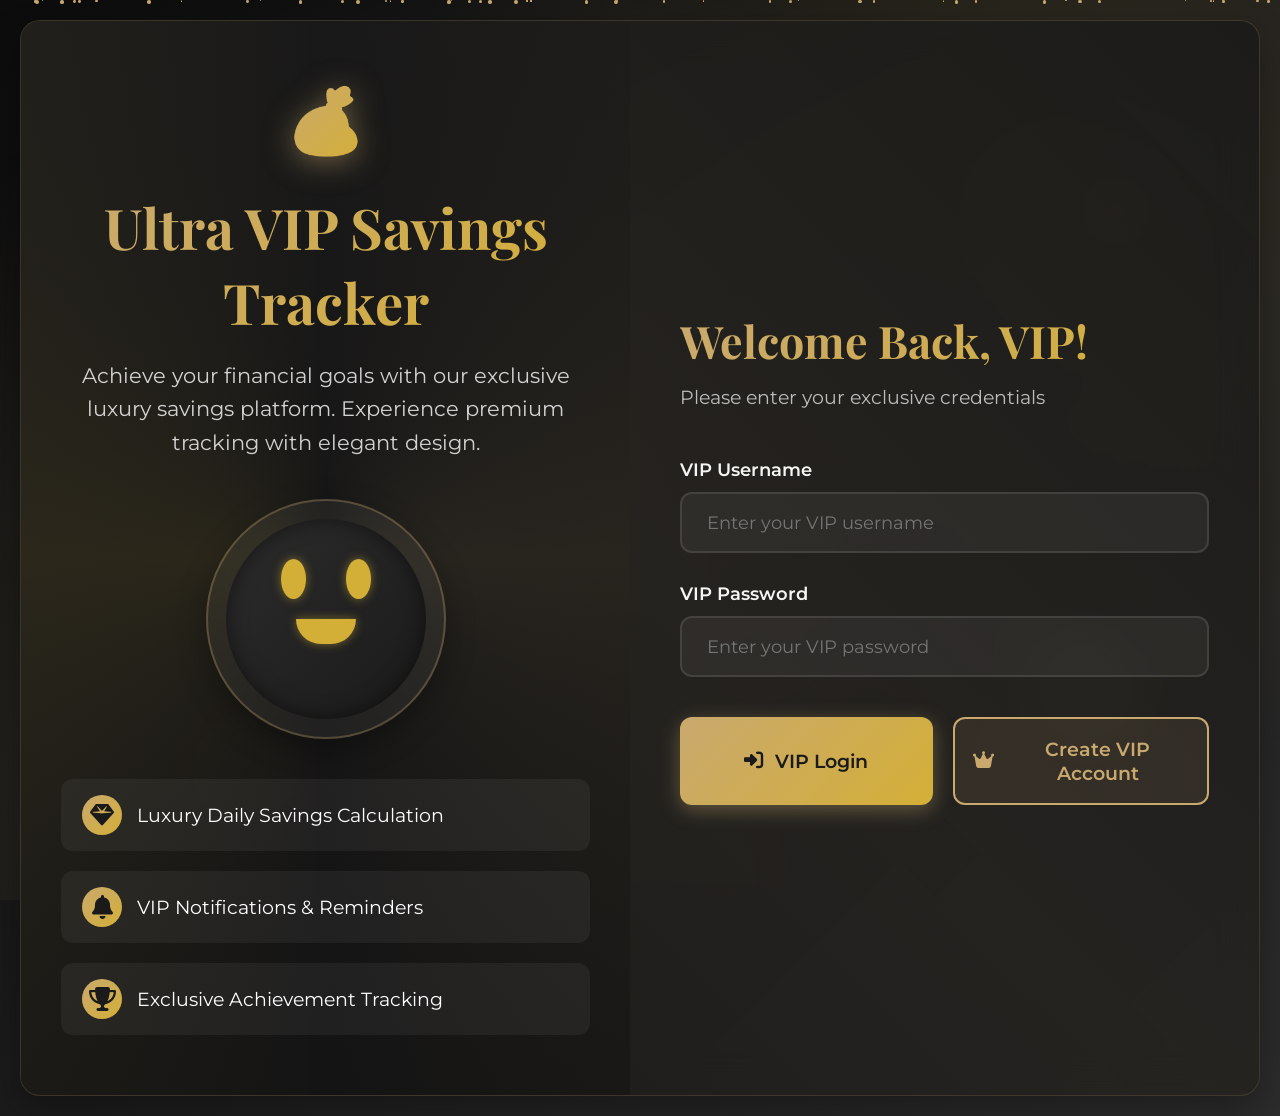
==== index.html @ e80be60b "Add files via upload" ====
<!DOCTYPE html>
<html lang="en">
<head>
    <meta charset="UTF-8">
    <meta name="viewport" content="width=device-width, initial-scale=1.0">
    <title>Ultra VIP Luxury Savings Tracker</title>
    <link rel="stylesheet" href="https://cdnjs.cloudflare.com/ajax/libs/font-awesome/6.4.0/css/all.min.css">
    <link href="https://fonts.googleapis.com/css2?family=Playfair+Display:wght@400;700&family=Montserrat:wght@300;400;500;600;700&display=swap" rel="stylesheet">
    <style>
        :root {
            --primary: #C9A96E;
            --primary-dark: #B89450;
            --secondary: #1A1A1A;
            --accent: #D4AF37;
            --light: #F5F5F5;
            --dark: #121212;
            --success: #2E8B57;
            --gradient: linear-gradient(135deg, var(--primary), var(--accent));
            --gradient-dark: linear-gradient(135deg, var(--primary-dark), #9E7A3D);
            --shadow: 0 15px 35px rgba(0, 0, 0, 0.1);
            --shadow-dark: 0 15px 35px rgba(0, 0, 0, 0.3);
            --transition: all 0.4s cubic-bezier(0.25, 0.46, 0.45, 0.94);
            --border-radius: 20px;
        }

        * {
            margin: 0;
            padding: 0;
            box-sizing: border-box;
            font-family: 'Montserrat', sans-serif;
        }

        body {
            background: linear-gradient(135deg, #0c0c0c 0%, #2c2c2c 100%);
            color: var(--light);
            min-height: 100vh;
            display: flex;
            align-items: center;
            justify-content: center;
            padding: 20px;
            overflow-x: hidden;
            position: relative;
        }

        body::before {
            content: '';
            position: fixed;
            top: 0;
            left: 0;
            width: 100%;
            height: 100%;
            background: 
                radial-gradient(circle at 20% 80%, rgba(201, 169, 110, 0.1) 0%, transparent 50%),
                radial-gradient(circle at 80% 20%, rgba(212, 175, 55, 0.1) 0%, transparent 50%),
                radial-gradient(circle at 40% 40%, rgba(255, 255, 255, 0.05) 0%, transparent 50%);
            z-index: -1;
        }

        .floating-elements {
            position: fixed;
            top: 0;
            left: 0;
            width: 100%;
            height: 100%;
            pointer-events: none;
            z-index: -1;
        }

        .floating-element {
            position: absolute;
            background: rgba(201, 169, 110, 0.1);
            border-radius: 50%;
            animation: float 15s infinite linear;
        }

        .floating-element:nth-child(1) {
            width: 80px;
            height: 80px;
            top: 10%;
            left: 10%;
            animation-delay: 0s;
        }

        .floating-element:nth-child(2) {
            width: 120px;
            height: 120px;
            top: 70%;
            left: 80%;
            animation-delay: -5s;
        }

        .floating-element:nth-child(3) {
            width: 60px;
            height: 60px;
            top: 20%;
            left: 85%;
            animation-delay: -10s;
        }

        .floating-element:nth-child(4) {
            width: 100px;
            height: 100px;
            top: 80%;
            left: 15%;
            animation-delay: -7s;
        }

        .container {
            width: 100%;
            max-width: 1400px;
            margin: 0 auto;
        }

        /* Login Screen Styles */
        .login-screen {
            display: flex;
            width: 100%;
            min-height: 800px;
            background: rgba(26, 26, 26, 0.8);
            border-radius: var(--border-radius);
            overflow: hidden;
            box-shadow: var(--shadow-dark);
            backdrop-filter: blur(20px);
            border: 1px solid rgba(201, 169, 110, 0.2);
            position: relative;
            transition: var(--transition);
        }

        .login-screen::before {
            content: '';
            position: absolute;
            top: 0;
            left: 0;
            width: 100%;
            height: 100%;
            background: linear-gradient(45deg, transparent, rgba(201, 169, 110, 0.05), transparent);
            z-index: 1;
        }

        .login-left {
            flex: 1;
            background: linear-gradient(135deg, rgba(26, 26, 26, 0.9), rgba(18, 18, 18, 0.9));
            display: flex;
            flex-direction: column;
            align-items: center;
            justify-content: center;
            padding: 60px 40px;
            color: white;
            position: relative;
            overflow: hidden;
            z-index: 2;
        }

        .login-left::before {
            content: '';
            position: absolute;
            width: 300%;
            height: 300%;
            background: conic-gradient(from 0deg, transparent, rgba(201, 169, 110, 0.1), transparent, rgba(212, 175, 55, 0.1), transparent);
            animation: rotate 30s linear infinite;
            z-index: -1;
        }

        .login-content {
            position: relative;
            z-index: 2;
            text-align: center;
            width: 100%;
        }

        .logo {
            font-size: 4rem;
            margin-bottom: 30px;
            display: inline-block;
            animation: float 3s ease-in-out infinite;
            background: var(--gradient);
            -webkit-background-clip: text;
            background-clip: text;
            color: transparent;
            filter: drop-shadow(0 5px 15px rgba(201, 169, 110, 0.5));
        }

        .login-left h1 {
            font-size: 3.5rem;
            margin-bottom: 20px;
            font-weight: 700;
            font-family: 'Playfair Display', serif;
            background: var(--gradient);
            -webkit-background-clip: text;
            background-clip: text;
            color: transparent;
        }

        .login-left p {
            font-size: 1.3rem;
            margin-bottom: 40px;
            opacity: 0.8;
            max-width: 500px;
            margin-left: auto;
            margin-right: auto;
            line-height: 1.6;
        }

        .character-container {
            width: 240px;
            height: 240px;
            margin: 0 auto 40px;
            border-radius: 50%;
            background: rgba(255, 255, 255, 0.05);
            display: flex;
            align-items: center;
            justify-content: center;
            backdrop-filter: blur(10px);
            border: 2px solid rgba(201, 169, 110, 0.3);
            overflow: hidden;
            position: relative;
            box-shadow: 0 10px 30px rgba(0, 0, 0, 0.3);
            transition: var(--transition);
        }

        .character-container:hover {
            transform: scale(1.05);
            border-color: rgba(201, 169, 110, 0.6);
            box-shadow: 0 15px 40px rgba(201, 169, 110, 0.2);
        }

        .character {
            width: 200px;
            height: 200px;
            border-radius: 50%;
            background: linear-gradient(135deg, #2c2c2c, #1a1a1a);
            display: flex;
            align-items: center;
            justify-content: center;
            position: relative;
            transition: var(--transition);
            box-shadow: inset 0 0 20px rgba(0, 0, 0, 0.5);
        }

        .face {
            width: 120px;
            height: 120px;
            position: relative;
        }

        .eyes {
            display: flex;
            justify-content: space-between;
            padding: 0 15px;
            margin-bottom: 20px;
        }

        .eye {
            width: 25px;
            height: 40px;
            background: var(--accent);
            border-radius: 50%;
            position: relative;
            overflow: hidden;
            transition: var(--transition);
            box-shadow: 0 0 10px rgba(212, 175, 55, 0.5);
        }

        .eye.closed {
            height: 8px;
            background: var(--accent);
            border-radius: 5px;
        }

        .mouth {
            width: 60px;
            height: 25px;
            margin: 0 auto;
            background: var(--accent);
            border-radius: 0 0 30px 30px;
            transition: var(--transition);
            box-shadow: 0 0 10px rgba(212, 175, 55, 0.5);
        }

        .mouth.smile {
            height: 35px;
            border-radius: 0 0 60px 60px;
        }

        .features {
            display: flex;
            flex-direction: column;
            gap: 20px;
            margin-top: 40px;
        }

        .feature {
            display: flex;
            align-items: center;
            gap: 15px;
            font-size: 1.2rem;
            padding: 15px 20px;
            background: rgba(255, 255, 255, 0.05);
            border-radius: 12px;
            transition: var(--transition);
            border: 1px solid transparent;
        }

        .feature:hover {
            background: rgba(201, 169, 110, 0.1);
            border-color: rgba(201, 169, 110, 0.3);
            transform: translateX(10px);
        }

        .feature i {
            font-size: 1.5rem;
            width: 40px;
            height: 40px;
            display: flex;
            align-items: center;
            justify-content: center;
            background: var(--gradient);
            border-radius: 50%;
            color: var(--secondary);
        }

        .login-right {
            flex: 1;
            padding: 80px 50px;
            display: flex;
            flex-direction: column;
            justify-content: center;
            position: relative;
            z-index: 2;
        }

        .login-header {
            margin-bottom: 50px;
        }

        .login-header h2 {
            font-size: 2.8rem;
            margin-bottom: 15px;
            background: var(--gradient);
            -webkit-background-clip: text;
            background-clip: text;
            color: transparent;
            font-weight: 700;
            font-family: 'Playfair Display', serif;
        }

        .login-header p {
            color: rgba(255, 255, 255, 0.7);
            font-size: 1.2rem;
        }

        .form-group {
            margin-bottom: 30px;
            position: relative;
        }

        .form-group label {
            display: block;
            margin-bottom: 12px;
            font-weight: 600;
            color: var(--light);
            font-size: 1.1rem;
        }

        .form-control {
            width: 100%;
            padding: 18px 25px;
            border: 2px solid rgba(255, 255, 255, 0.1);
            border-radius: 12px;
            font-size: 1.1rem;
            transition: var(--transition);
            background: rgba(255, 255, 255, 0.05);
            color: white;
        }

        .form-control:focus {
            outline: none;
            border-color: var(--primary);
            box-shadow: 0 0 0 3px rgba(201, 169, 110, 0.2);
            background: rgba(255, 255, 255, 0.08);
        }

        .btn-group {
            display: flex;
            gap: 20px;
            margin-top: 40px;
        }

        .btn {
            flex: 1;
            padding: 18px;
            border: none;
            border-radius: 12px;
            font-size: 1.2rem;
            font-weight: 600;
            cursor: pointer;
            transition: var(--transition);
            display: flex;
            align-items: center;
            justify-content: center;
            gap: 12px;
            position: relative;
            overflow: hidden;
        }

        .btn::before {
            content: '';
            position: absolute;
            top: 0;
            left: -100%;
            width: 100%;
            height: 100%;
            background: linear-gradient(90deg, transparent, rgba(255, 255, 255, 0.2), transparent);
            transition: 0.5s;
        }

        .btn:hover::before {
            left: 100%;
        }

        .btn-primary {
            background: var(--gradient);
            color: var(--secondary);
            box-shadow: 0 5px 20px rgba(201, 169, 110, 0.4);
        }

        .btn-primary:hover {
            transform: translateY(-5px);
            box-shadow: 0 10px 25px rgba(201, 169, 110, 0.6);
        }

        .btn-secondary {
            background: rgba(201, 169, 110, 0.1);
            color: var(--primary);
            border: 2px solid var(--primary);
        }

        .btn-secondary:hover {
            background: var(--primary);
            color: var(--secondary);
            transform: translateY(-5px);
        }

        .message {
            margin-top: 25px;
            padding: 15px;
            border-radius: 10px;
            text-align: center;
            font-weight: 500;
            display: none;
            border: 1px solid;
        }

        .message.success {
            background: rgba(46, 139, 87, 0.1);
            color: var(--success);
            border-color: rgba(46, 139, 87, 0.3);
        }

        .message.error {
            background: rgba(220, 53, 69, 0.1);
            color: #dc3545;
            border-color: rgba(220, 53, 69, 0.3);
        }

        /* Dashboard Styles */
        .dashboard {
            display: none;
            width: 100%;
            min-height: 800px;
            background: rgba(26, 26, 26, 0.8);
            border-radius: var(--border-radius);
            overflow: hidden;
            box-shadow: var(--shadow-dark);
            backdrop-filter: blur(20px);
            border: 1px solid rgba(201, 169, 110, 0.2);
            position: relative;
        }

        .dashboard::before {
            content: '';
            position: absolute;
            top: 0;
            left: 0;
            width: 100%;
            height: 100%;
            background: linear-gradient(45deg, transparent, rgba(201, 169, 110, 0.05), transparent);
            z-index: 1;
        }

        .dashboard-header {
            padding: 40px 50px;
            background: linear-gradient(135deg, rgba(26, 26, 26, 0.9), rgba(18, 18, 18, 0.9));
            color: white;
            display: flex;
            justify-content: space-between;
            align-items: center;
            position: relative;
            z-index: 2;
            border-bottom: 1px solid rgba(201, 169, 110, 0.2);
        }

        .dashboard-title {
            font-size: 2.5rem;
            font-weight: 700;
            font-family: 'Playfair Display', serif;
            background: var(--gradient);
            -webkit-background-clip: text;
            background-clip: text;
            color: transparent;
        }

        .user-info {
            display: flex;
            align-items: center;
            gap: 20px;
        }

        .user-avatar {
            width: 70px;
            height: 70px;
            border-radius: 50%;
            background: var(--gradient);
            display: flex;
            align-items: center;
            justify-content: center;
            font-size: 1.8rem;
            font-weight: 700;
            color: var(--secondary);
            box-shadow: 0 5px 15px rgba(201, 169, 110, 0.4);
            transition: var(--transition);
        }

        .user-avatar:hover {
            transform: scale(1.1) rotate(5deg);
        }

        .dashboard-content {
            padding: 50px;
            position: relative;
            z-index: 2;
        }

        .stats-grid {
            display: grid;
            grid-template-columns: repeat(3, 1fr);
            gap: 30px;
            margin-bottom: 50px;
        }

        .stat-card {
            background: rgba(255, 255, 255, 0.05);
            border-radius: var(--border-radius);
            padding: 30px;
            box-shadow: var(--shadow);
            transition: var(--transition);
            border: 1px solid rgba(255, 255, 255, 0.1);
            position: relative;
            overflow: hidden;
        }

        .stat-card::before {
            content: '';
            position: absolute;
            top: 0;
            left: 0;
            width: 100%;
            height: 5px;
            background: var(--gradient);
        }

        .stat-card:hover {
            transform: translateY(-10px);
            box-shadow: 0 20px 40px rgba(0, 0, 0, 0.3);
            border-color: rgba(201, 169, 110, 0.3);
        }

        .stat-title {
            font-size: 1.1rem;
            color: rgba(255, 255, 255, 0.7);
            margin-bottom: 15px;
            font-weight: 600;
        }

        .stat-value {
            font-size: 2.5rem;
            font-weight: 700;
            color: var(--primary);
            margin-bottom: 10px;
        }

        .stat-desc {
            font-size: 1rem;
            color: rgba(255, 255, 255, 0.6);
        }

        .progress-section {
            background: rgba(255, 255, 255, 0.05);
            border-radius: var(--border-radius);
            padding: 40px;
            box-shadow: var(--shadow);
            margin-bottom: 40px;
            border: 1px solid rgba(255, 255, 255, 0.1);
            position: relative;
            overflow: hidden;
        }

        .progress-section::before {
            content: '';
            position: absolute;
            top: 0;
            left: 0;
            width: 100%;
            height: 5px;
            background: var(--gradient);
        }

        .progress-header {
            display: flex;
            justify-content: space-between;
            align-items: center;
            margin-bottom: 25px;
        }

        .progress-title {
            font-size: 1.8rem;
            font-weight: 600;
            color: var(--light);
        }

        .progress-percentage {
            font-size: 1.8rem;
            font-weight: 700;
            color: var(--primary);
        }

        .progress-bar-container {
            height: 25px;
            background: rgba(255, 255, 255, 0.1);
            border-radius: 12px;
            overflow: hidden;
            margin-bottom: 20px;
            position: relative;
        }

        .progress-bar {
            height: 100%;
            background: var(--gradient);
            border-radius: 12px;
            transition: width 0.8s cubic-bezier(0.22, 0.61, 0.36, 1);
            position: relative;
            overflow: hidden;
        }

        .progress-bar::after {
            content: '';
            position: absolute;
            top: 0;
            left: 0;
            right: 0;
            bottom: 0;
            background: linear-gradient(90deg, transparent, rgba(255, 255, 255, 0.4), transparent);
            animation: shimmer 2s infinite;
        }

        .progress-info {
            display: flex;
            justify-content: space-between;
            font-size: 1rem;
            color: rgba(255, 255, 255, 0.7);
        }

        .daily-target {
            background: rgba(255, 255, 255, 0.05);
            border-radius: var(--border-radius);
            padding: 40px;
            box-shadow: var(--shadow);
            margin-bottom: 40px;
            border: 1px solid rgba(255, 255, 255, 0.1);
            position: relative;
            overflow: hidden;
        }

        .daily-target::before {
            content: '';
            position: absolute;
            top: 0;
            left: 0;
            width: 100%;
            height: 5px;
            background: var(--gradient);
        }

        .daily-target-header {
            display: flex;
            justify-content: space-between;
            align-items: center;
            margin-bottom: 25px;
        }

        .daily-target-title {
            font-size: 1.8rem;
            font-weight: 600;
            color: var(--light);
        }

        .target-amount {
            font-size: 2.2rem;
            font-weight: 700;
            color: var(--primary);
        }

        .daily-target p {
            color: rgba(255, 255, 255, 0.7);
            font-size: 1.1rem;
            margin-bottom: 25px;
            line-height: 1.6;
        }

        .savings-input {
            display: flex;
            gap: 20px;
            margin-top: 20px;
        }

        .savings-input .form-control {
            flex: 1;
        }

        .calendar-section {
            background: rgba(255, 255, 255, 0.05);
            border-radius: var(--border-radius);
            padding: 40px;
            box-shadow: var(--shadow);
            margin-bottom: 40px;
            border: 1px solid rgba(255, 255, 255, 0.1);
            position: relative;
            overflow: hidden;
        }

        .calendar-section::before {
            content: '';
            position: absolute;
            top: 0;
            left: 0;
            width: 100%;
            height: 5px;
            background: var(--gradient);
        }

        .calendar-header {
            font-size: 1.8rem;
            font-weight: 600;
            margin-bottom: 25px;
            color: var(--light);
        }

        .calendar {
            display: grid;
            grid-template-columns: repeat(7, 1fr);
            gap: 12px;
        }

        .calendar-day {
            aspect-ratio: 1;
            display: flex;
            align-items: center;
            justify-content: center;
            border-radius: 12px;
            background: rgba(255, 255, 255, 0.05);
            font-weight: 600;
            cursor: pointer;
            transition: var(--transition);
            border: 2px solid transparent;
            position: relative;
            overflow: hidden;
        }

        .calendar-day::before {
            content: '';
            position: absolute;
            top: 0;
            left: 0;
            width: 100%;
            height: 100%;
            background: linear-gradient(135deg, transparent, rgba(255, 255, 255, 0.05), transparent);
            opacity: 0;
            transition: var(--transition);
        }

        .calendar-day:hover::before {
            opacity: 1;
        }

        .calendar-day.saved {
            background: var(--success);
            color: white;
            transform: scale(1.05);
            box-shadow: 0 5px 15px rgba(46, 139, 87, 0.4);
        }

        .calendar-day.today {
            border-color: var(--primary);
            box-shadow: 0 0 15px rgba(201, 169, 110, 0.3);
        }

        .calendar-day:hover {
            transform: translateY(-5px);
            box-shadow: 0 10px 20px rgba(0, 0, 0, 0.2);
            border-color: rgba(201, 169, 110, 0.3);
        }

        .controls {
            display: flex;
            gap: 20px;
            justify-content: center;
        }

        .notification {
            position: fixed;
            top: 30px;
            right: 30px;
            background: rgba(26, 26, 26, 0.95);
            border-radius: 15px;
            padding: 25px;
            box-shadow: var(--shadow-dark);
            max-width: 400px;
            z-index: 1000;
            transform: translateX(500px);
            transition: transform 0.6s cubic-bezier(0.34, 1.56, 0.64, 1);
            border: 1px solid rgba(201, 169, 110, 0.3);
            border-left: 5px solid var(--primary);
            backdrop-filter: blur(10px);
        }

        .notification.show {
            transform: translateX(0);
        }

        .notification-header {
            display: flex;
            justify-content: space-between;
            align-items: center;
            margin-bottom: 15px;
        }

        .notification-title {
            font-weight: 700;
            color: var(--light);
            font-size: 1.3rem;
        }

        .notification-close {
            background: none;
            border: none;
            font-size: 1.3rem;
            cursor: pointer;
            color: rgba(255, 255, 255, 0.7);
            transition: var(--transition);
        }

        .notification-close:hover {
            color: var(--primary);
            transform: rotate(90deg);
        }

        .notification-body {
            color: rgba(255, 255, 255, 0.8);
            line-height: 1.6;
            font-size: 1.1rem;
        }

        /* Animations */
        @keyframes float {
            0%, 100% { transform: translateY(0) rotate(0deg); }
            50% { transform: translateY(-20px) rotate(5deg); }
        }

        @keyframes rotate {
            0% { transform: rotate(0deg); }
            100% { transform: rotate(360deg); }
        }

        @keyframes shimmer {
            0% { transform: translateX(-100%); }
            100% { transform: translateX(100%); }
        }

        /* Responsive Design */
        @media (max-width: 1200px) {
            .stats-grid {
                grid-template-columns: repeat(2, 1fr);
            }
        }

        @media (max-width: 992px) {
            .login-screen, .dashboard {
                flex-direction: column;
                min-height: auto;
            }
            
            .login-left, .login-right {
                padding: 50px 30px;
            }
            
            .stats-grid {
                grid-template-columns: 1fr;
            }
            
            .dashboard-content {
                padding: 30px;
            }
        }

        @media (max-width: 768px) {
            .btn-group {
                flex-direction: column;
            }
            
            .savings-input {
                flex-direction: column;
            }
            
            .calendar {
                grid-template-columns: repeat(4, 1fr);
            }
            
            .dashboard-header {
                padding: 30px;
                flex-direction: column;
                gap: 20px;
                text-align: center;
            }
            
            .login-left h1 {
                font-size: 2.5rem;
            }
            
            .login-header h2 {
                font-size: 2.2rem;
            }
        }

        /* Ripple Effect */
        .ripple {
            position: absolute;
            border-radius: 50%;
            background: rgba(255, 255, 255, 0.6);
            transform: scale(0);
            animation: ripple-animation 0.6s linear;
            pointer-events: none;
        }

        @keyframes ripple-animation {
            to {
                transform: scale(4);
                opacity: 0;
            }
        }

        /* Particle Effect */
        .particles-container {
            position: fixed;
            top: 0;
            left: 0;
            width: 100%;
            height: 100%;
            pointer-events: none;
            z-index: -1;
        }

        .particle {
            position: absolute;
            width: 4px;
            height: 4px;
            background: var(--primary);
            border-radius: 50%;
            animation: particle-float 15s infinite linear;
        }

        @keyframes particle-float {
            0% {
                transform: translateY(100vh) rotate(0deg);
                opacity: 0;
            }
            10% {
                opacity: 1;
            }
            90% {
                opacity: 1;
            }
            100% {
                transform: translateY(-100px) rotate(360deg);
                opacity: 0;
            }
        }
    </style>
</head>
<body>
    <div class="floating-elements">
        <div class="floating-element"></div>
        <div class="floating-element"></div>
        <div class="floating-element"></div>
        <div class="floating-element"></div>
    </div>

    <div class="particles-container" id="particlesContainer"></div>

    <div class="container">
        <!-- Login Screen -->
        <div class="login-screen" id="loginScreen">
            <div class="login-left">
                <div class="login-content">
                    <div class="logo">💰</div>
                    <h1>Ultra VIP Savings Tracker</h1>
                    <p>Achieve your financial goals with our exclusive luxury savings platform. Experience premium tracking with elegant design.</p>
                    
                    <div class="character-container">
                        <div class="character">
                            <div class="face">
                                <div class="eyes">
                                    <div class="eye"></div>
                                    <div class="eye"></div>
                                </div>
                                <div class="mouth"></div>
                            </div>
                        </div>
                    </div>
                    
                    <div class="features">
                        <div class="feature">
                            <i class="fas fa-gem"></i>
                            <span>Luxury Daily Savings Calculation</span>
                        </div>
                        <div class="feature">
                            <i class="fas fa-bell"></i>
                            <span>VIP Notifications & Reminders</span>
                        </div>
                        <div class="feature">
                            <i class="fas fa-trophy"></i>
                            <span>Exclusive Achievement Tracking</span>
                        </div>
                    </div>
                </div>
            </div>
            
            <div class="login-right">
                <div class="login-header">
                    <h2>Welcome Back, VIP!</h2>
                    <p>Please enter your exclusive credentials</p>
                </div>
                
                <form id="loginForm">
                    <div class="form-group">
                        <label for="username">VIP Username</label>
                        <input type="text" id="username" class="form-control" placeholder="Enter your VIP username" required>
                    </div>
                    
                    <div class="form-group">
                        <label for="password">VIP Password</label>
                        <input type="password" id="password" class="form-control" placeholder="Enter your VIP password" required>
                    </div>
                    
                    <div class="btn-group">
                        <button type="button" id="loginBtn" class="btn btn-primary">
                            <i class="fas fa-sign-in-alt"></i>
                            VIP Login
                        </button>
                        <button type="button" id="createAccountBtn" class="btn btn-secondary">
                            <i class="fas fa-crown"></i>
                            Create VIP Account
                        </button>
                    </div>
                    
                    <div id="loginMessage" class="message"></div>
                </form>
            </div>
        </div>
        
        <!-- Dashboard -->
        <div class="dashboard" id="dashboard">
            <div class="dashboard-header">
                <h1 class="dashboard-title">VIP Savings Dashboard</h1>
                <div class="user-info">
                    <div class="user-avatar" id="userAvatar">JS</div>
                    <div>
                        <div id="userName" style="font-size: 1.3rem; font-weight: 600;">John Smith</div>
                        <div style="font-size: 1rem; opacity: 0.8;">Ultra VIP Member</div>
                    </div>
                </div>
            </div>
            
            <div class="dashboard-content">
                <div class="stats-grid">
                    <div class="stat-card">
                        <div class="stat-title">Total Saved</div>
                        <div class="stat-value" id="totalSaved">PKR 0</div>
                        <div class="stat-desc">This month</div>
                    </div>
                    
                    <div class="stat-card">
                        <div class="stat-title">Monthly Goal</div>
                        <div class="stat-value" id="monthlyGoal">PKR 0</div>
                        <div class="stat-desc">Target amount</div>
                    </div>
                    
                    <div class="stat-card">
                        <div class="stat-title">Days Completed</div>
                        <div class="stat-value" id="daysCompleted">0</div>
                        <div class="stat-desc">Out of 30 days</div>
                    </div>
                </div>
                
                <div class="progress-section">
                    <div class="progress-header">
                        <div class="progress-title">Monthly Progress</div>
                        <div class="progress-percentage" id="progressPercentage">0%</div>
                    </div>
                    
                    <div class="progress-bar-container">
                        <div class="progress-bar" id="progressBar" style="width: 0%"></div>
                    </div>
                    
                    <div class="progress-info">
                        <div id="savedAmount">PKR 0 saved</div>
                        <div id="remainingAmount">PKR 0 remaining</div>
                    </div>
                </div>
                
                <div class="daily-target">
                    <div class="daily-target-header">
                        <div class="daily-target-title">Today's VIP Target</div>
                        <div class="target-amount" id="todayTarget">PKR 0</div>
                    </div>
                    
                    <p>Add the amount you've saved today to track your exclusive progress. Our smart system ensures your daily targets are manageable.</p>
                    
                    <div class="savings-input">
                        <input type="number" id="savingsInput" class="form-control" placeholder="Enter amount saved today in PKR">
                        <button id="addSavingsBtn" class="btn btn-primary">
                            <i class="fas fa-plus-circle"></i>
                            Add VIP Savings
                        </button>
                    </div>
                </div>
                
                <div class="calendar-section">
                    <div class="calendar-header">VIP Monthly Calendar</div>
                    <div class="calendar" id="calendar"></div>
                </div>
                
                <div class="controls">
                    <button id="resetBtn" class="btn btn-secondary">
                        <i class="fas fa-redo-alt"></i>
                        Reset VIP Month
                    </button>
                    <button id="logoutBtn" class="btn btn-secondary">
                        <i class="fas fa-sign-out-alt"></i>
                        VIP Logout
                    </button>
                </div>
            </div>
        </div>
    </div>
    
    <!-- Notification -->
    <div class="notification" id="notification">
        <div class="notification-header">
            <div class="notification-title">VIP Savings Reminder</div>
            <button class="notification-close" id="closeNotification">
                <i class="fas fa-times"></i>
            </button>
        </div>
        <div class="notification-body" id="notificationBody">
            Don't forget your VIP savings today! Your target is PKR 0.
        </div>
    </div>

    <script>
        // Create particles
        function createParticles() {
            const container = document.getElementById('particlesContainer');
            const particleCount = 50;
            
            for (let i = 0; i < particleCount; i++) {
                const particle = document.createElement('div');
                particle.className = 'particle';
                
                // Random properties
                const size = Math.random() * 3 + 1;
                const left = Math.random() * 100;
                const animationDuration = Math.random() * 20 + 10;
                const animationDelay = Math.random() * 5;
                
                particle.style.width = `${size}px`;
                particle.style.height = `${size}px`;
                particle.style.left = `${left}vw`;
                particle.style.animationDuration = `${animationDuration}s`;
                particle.style.animationDelay = `${animationDelay}s`;
                
                container.appendChild(particle);
            }
        }

        // Ripple effect
        function createRipple(event) {
            const button = event.currentTarget;
            const circle = document.createElement('span');
            const diameter = Math.max(button.clientWidth, button.clientHeight);
            const radius = diameter / 2;
            
            circle.style.width = circle.style.height = `${diameter}px`;
            circle.style.left = `${event.clientX - button.getBoundingClientRect().left - radius}px`;
            circle.style.top = `${event.clientY - button.getBoundingClientRect().top - radius}px`;
            circle.classList.add('ripple');
            
            const ripple = button.getElementsByClassName('ripple')[0];
            if (ripple) {
                ripple.remove();
            }
            
            button.appendChild(circle);
        }

        // DOM Elements
        const loginScreen = document.getElementById('loginScreen');
        const dashboard = document.getElementById('dashboard');
        const loginBtn = document.getElementById('loginBtn');
        const createAccountBtn = document.getElementById('createAccountBtn');
        const usernameInput = document.getElementById('username');
        const passwordInput = document.getElementById('password');
        const loginMessage = document.getElementById('loginMessage');
        const userAvatar = document.getElementById('userAvatar');
        const userName = document.getElementById('userName');
        const totalSaved = document.getElementById('totalSaved');
        const monthlyGoal = document.getElementById('monthlyGoal');
        const daysCompleted = document.getElementById('daysCompleted');
        const progressPercentage = document.getElementById('progressPercentage');
        const progressBar = document.getElementById('progressBar');
        const savedAmount = document.getElementById('savedAmount');
        const remainingAmount = document.getElementById('remainingAmount');
        const todayTarget = document.getElementById('todayTarget');
        const savingsInput = document.getElementById('savingsInput');
        const addSavingsBtn = document.getElementById('addSavingsBtn');
        const calendar = document.getElementById('calendar');
        const resetBtn = document.getElementById('resetBtn');
        const logoutBtn = document.getElementById('logoutBtn');
        const notification = document.getElementById('notification');
        const notificationBody = document.getElementById('notificationBody');
        const closeNotification = document.getElementById('closeNotification');
        
        // Character elements
        const eyes = document.querySelectorAll('.eye');
        const mouth = document.querySelector('.mouth');
        
        // Current user data
        let currentUser = null;
        let users = JSON.parse(localStorage.getItem('users')) || {};
        
        // Initialize the app
        function init() {
            // Create particles
            createParticles();
            
            // Add ripple effect to buttons
            const buttons = document.querySelectorAll('.btn');
            buttons.forEach(button => {
                button.addEventListener('click', createRipple);
            });
            
            // Check if user is already logged in
            const loggedInUser = localStorage.getItem('currentUser');
            if (loggedInUser) {
                currentUser = JSON.parse(loggedInUser);
                showDashboard();
            }
            
            // Set up event listeners
            setupEventListeners();
            
            // Show daily notification
            setTimeout(showNotification, 2000);
        }
        
        // Set up event listeners
        function setupEventListeners() {
            // Login form
            loginBtn.addEventListener('click', handleLogin);
            createAccountBtn.addEventListener('click', handleCreateAccount);
            
            // Character animations
            usernameInput.addEventListener('input', () => {
                if (usernameInput.value.length > 0) {
                    mouth.classList.add('smile');
                } else {
                    mouth.classList.remove('smile');
                }
            });
            
            passwordInput.addEventListener('input', () => {
                if (passwordInput.value.length > 0) {
                    eyes.forEach(eye => eye.classList.add('closed'));
                } else {
                    eyes.forEach(eye => eye.classList.remove('closed'));
                }
            });
            
            // Dashboard interactions
            addSavingsBtn.addEventListener('click', addSavings);
            resetBtn.addEventListener('click', resetMonth);
            logoutBtn.addEventListener('click', handleLogout);
            closeNotification.addEventListener('click', () => {
                notification.classList.remove('show');
            });
            
            // Enter key for login
            passwordInput.addEventListener('keypress', (e) => {
                if (e.key === 'Enter') {
                    handleLogin();
                }
            });
        }
        
        // Handle login
        function handleLogin() {
            const username = usernameInput.value.trim();
            const password = passwordInput.value.trim();
            
            if (!username || !password) {
                showMessage('Please enter both VIP username and password', 'error');
                return;
            }
            
            if (users[username]) {
                if (users[username].password === password) {
                    // Successful login
                    currentUser = {
                        username,
                        ...users[username]
                    };
                    localStorage.setItem('currentUser', JSON.stringify(currentUser));
                    showDashboard();
                    showMessage('VIP login successful!', 'success');
                } else {
                    showMessage('Incorrect VIP password', 'error');
                }
            } else {
                showMessage('VIP user does not exist. Please create an account.', 'error');
            }
        }
        
        // Handle account creation
        function handleCreateAccount() {
            const username = usernameInput.value.trim();
            const password = passwordInput.value.trim();
            
            if (!username || !password) {
                showMessage('Please enter both VIP username and password', 'error');
                return;
            }
            
            if (users[username]) {
                showMessage('VIP username already exists. Please choose a different one.', 'error');
                return;
            }
            
            // Prompt for monthly goal
            const monthlyGoalAmount = prompt('Set your VIP monthly savings goal in PKR (e.g., 25000):');
            if (!monthlyGoalAmount || isNaN(monthlyGoalAmount) || monthlyGoalAmount <= 0) {
                showMessage('Please enter a valid VIP monthly goal', 'error');
                return;
            }
            
            // Create user
            users[username] = {
                password,
                monthlyGoal: parseInt(monthlyGoalAmount),
                savedData: {
                    total: 0,
                    days: [],
                    targets: generateDailyTargets(parseInt(monthlyGoalAmount))
                }
            };
            
            // Save to localStorage
            localStorage.setItem('users', JSON.stringify(users));
            
            // Set as current user
            currentUser = {
                username,
                ...users[username]
            };
            localStorage.setItem('currentUser', JSON.stringify(currentUser));
            
            showDashboard();
            showMessage('VIP account created successfully!', 'success');
        }
        
        // Generate daily targets
        function generateDailyTargets(monthlyGoal) {
            const daysInMonth = 30;
            const targets = [];
            let remaining = monthlyGoal;
            
            for (let i = 1; i <= daysInMonth; i++) {
                // Ensure daily targets are not burdensome
                const maxDaily = Math.min(2000, remaining - (daysInMonth - i) * 500);
                const minDaily = Math.max(500, Math.floor(remaining / (daysInMonth - i + 1)));
                const amt = Math.floor(Math.random() * (maxDaily - minDaily + 1) + minDaily);
                remaining -= amt;
                targets.push(amt);
            }
            
            // Adjust for any rounding errors
            if (remaining !== 0) {
                targets[targets.length - 1] += remaining;
            }
            
            return targets;
        }
        
        // Show dashboard
        function showDashboard() {
            loginScreen.style.display = 'none';
            dashboard.style.display = 'block';
            
            // Update user info
            userAvatar.textContent = currentUser.username.charAt(0).toUpperCase();
            userName.textContent = currentUser.username;
            
            // Update dashboard data
            updateDashboard();
        }
        
        // Update dashboard with current data
        function updateDashboard() {
            const savedData = currentUser.savedData;
            const monthlyGoalAmount = currentUser.monthlyGoal;
            const today = new Date();
            const dayOfMonth = today.getDate();
            
            // Update stats
            totalSaved.textContent = `PKR ${savedData.total.toLocaleString()}`;
            monthlyGoal.textContent = `PKR ${monthlyGoalAmount.toLocaleString()}`;
            
            // Calculate days completed
            const completedDays = savedData.days.filter(day => day).length;
            daysCompleted.textContent = completedDays;
            
            // Update progress
            const progress = Math.min(100, Math.floor((savedData.total / monthlyGoalAmount) * 100));
            progressPercentage.textContent = `${progress}%`;
            progressBar.style.width = `${progress}%`;
            savedAmount.textContent = `PKR ${savedData.total.toLocaleString()} saved`;
            remainingAmount.textContent = `PKR ${(monthlyGoalAmount - savedData.total).toLocaleString()} remaining`;
            
            // Update today's target
            const todayTargetAmount = savedData.targets[dayOfMonth - 1] || 0;
            todayTarget.textContent = `PKR ${todayTargetAmount.toLocaleString()}`;
            
            // Update calendar
            updateCalendar();
        }
        
        // Update calendar
        function updateCalendar() {
            calendar.innerHTML = '';
            const savedData = currentUser.savedData;
            const today = new Date();
            const dayOfMonth = today.getDate();
            
            for (let i = 1; i <= 30; i++) {
                const dayElement = document.createElement('div');
                dayElement.className = 'calendar-day';
                dayElement.textContent = i;
                
                if (savedData.days[i - 1]) {
                    dayElement.classList.add('saved');
                }
                
                if (i === dayOfMonth) {
                    dayElement.classList.add('today');
                }
                
                // Add ripple effect to calendar days
                dayElement.addEventListener('click', createRipple);
                
                calendar.appendChild(dayElement);
            }
        }
        
        // Add savings
        function addSavings() {
            const amount = parseInt(savingsInput.value);
            
            if (!amount || amount <= 0) {
                alert('Please enter a valid VIP amount in PKR');
                return;
            }
            
            const today = new Date();
            const dayOfMonth = today.getDate();
            
            // Update saved data
            currentUser.savedData.total += amount;
            currentUser.savedData.days[dayOfMonth - 1] = true;
            
            // Update users in localStorage
            users[currentUser.username] = {
                ...currentUser,
                password: users[currentUser.username].password
            };
            localStorage.setItem('users', JSON.stringify(users));
            localStorage.setItem('currentUser', JSON.stringify(currentUser));
            
            // Update dashboard
            updateDashboard();
            
            // Show success message
            showMessage(`Successfully added PKR ${amount.toLocaleString()} to your VIP savings!`, 'success');
            
            // Clear input
            savingsInput.value = '';
            
            // Show coins animation
            animateCoins();
        }
        
        // Reset month
        function resetMonth() {
            if (confirm('Are you sure you want to reset this VIP month? All savings data will be lost.')) {
                currentUser.savedData = {
                    total: 0,
                    days: [],
                    targets: generateDailyTargets(currentUser.monthlyGoal)
                };
                
                // Update users in localStorage
                users[currentUser.username] = {
                    ...currentUser,
                    password: users[currentUser.username].password
                };
                localStorage.setItem('users', JSON.stringify(users));
                localStorage.setItem('currentUser', JSON.stringify(currentUser));
                
                // Update dashboard
                updateDashboard();
                
                showMessage('VIP month reset successfully!', 'success');
            }
        }
        
        // Handle logout
        function handleLogout() {
            if (confirm('Are you sure you want to logout from your VIP account?')) {
                localStorage.removeItem('currentUser');
                currentUser = null;
                dashboard.style.display = 'none';
                loginScreen.style.display = 'flex';
                
                // Reset form
                usernameInput.value = '';
                passwordInput.value = '';
                loginMessage.style.display = 'none';
                
                // Reset character
                eyes.forEach(eye => eye.classList.remove('closed'));
                mouth.classList.remove('smile');
            }
        }
        
        // Show notification
        function showNotification() {
            if (!currentUser) return;
            
            const today = new Date();
            const dayOfMonth = today.getDate();
            const targetAmount = currentUser.savedData.targets[dayOfMonth - 1] || 0;
            
            notificationBody.textContent = `Don't forget your VIP savings today! Your target is PKR ${targetAmount.toLocaleString()}.`;
            notification.classList.add('show');
            
            // Auto hide after 5 seconds
            setTimeout(() => {
                notification.classList.remove('show');
            }, 5000);
        }
        
        // Show message
        function showMessage(text, type) {
            loginMessage.textContent = text;
            loginMessage.className = `message ${type}`;
            loginMessage.style.display = 'block';
            
            setTimeout(() => {
                loginMessage.style.display = 'none';
            }, 3000);
        }
        
        // Animate coins
        function animateCoins() {
            for (let i = 0; i < 20; i++) {
                const coin = document.createElement('div');
                coin.innerHTML = '💰';
                coin.style.position = 'fixed';
                coin.style.fontSize = '30px';
                coin.style.left = Math.random() * window.innerWidth + 'px';
                coin.style.top = '-50px';
                coin.style.zIndex = '1000';
                coin.style.animation = `fall ${Math.random() * 2 + 1}s linear forwards`;
                coin.style.opacity = '0.8';
                document.body.appendChild(coin);
                
                setTimeout(() => {
                    coin.remove();
                }, 3000);
            }
            
            // Add fall animation
            const style = document.createElement('style');
            style.textContent = `
                @keyframes fall {
                    0% { transform: translateY(0) rotate(0deg); opacity: 1; }
                    100% { transform: translateY(100vh) rotate(360deg); opacity: 0; }
                }
            `;
            document.head.appendChild(style);
        }
        
        // Initialize the app
        init();
    </script>
</body>
</html>
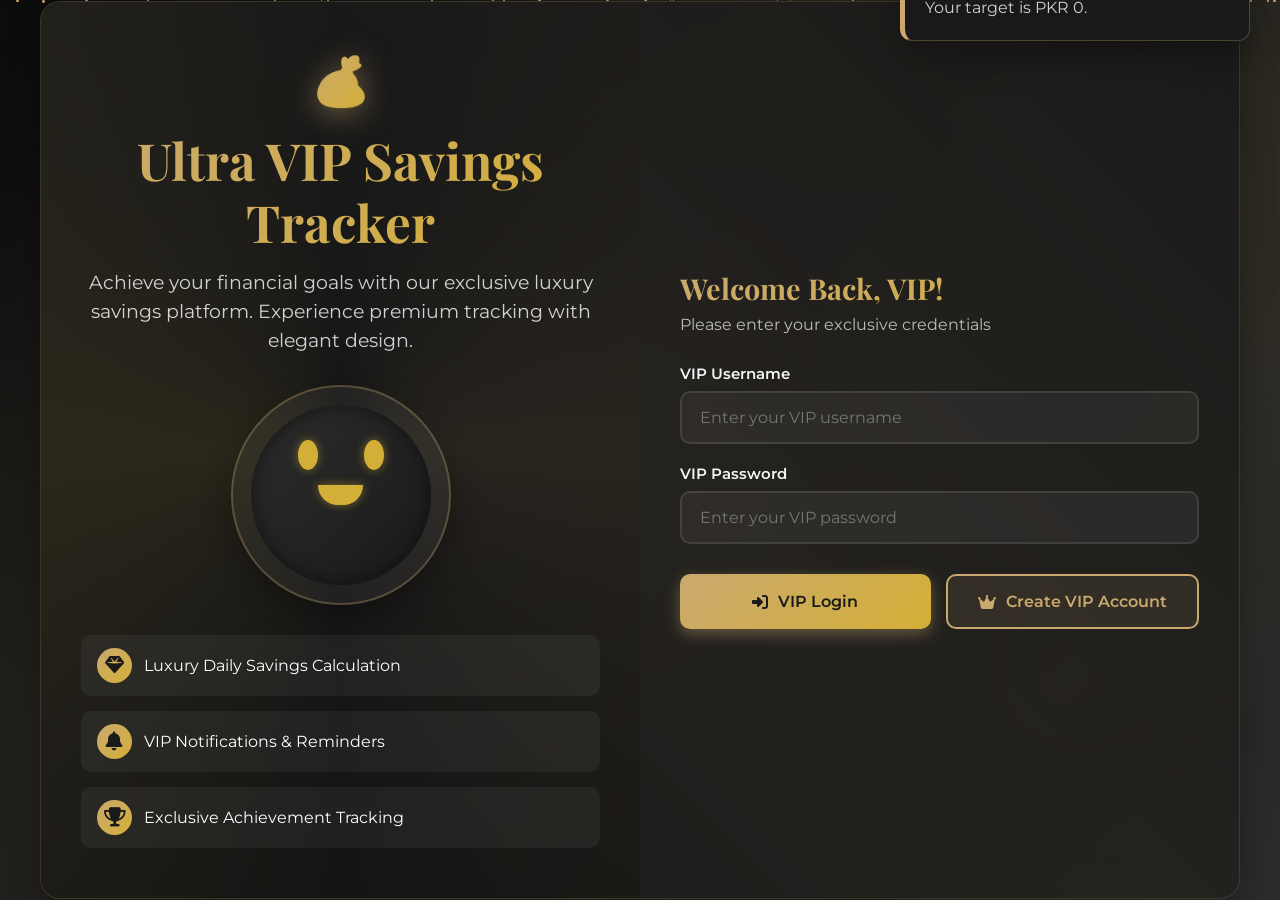
==== commit 51d6fd34: "Add files via upload" ====
--- a/index.html
+++ b/index.html
@@ -2,7 +2,7 @@
 <html lang="en">
 <head>
     <meta charset="UTF-8">
-    <meta name="viewport" content="width=device-width, initial-scale=1.0">
+    <meta name="viewport" content="width=device-width, initial-scale=1.0, maximum-scale=1.0, user-scalable=no">
     <title>Ultra VIP Luxury Savings Tracker</title>
     <link rel="stylesheet" href="https://cdnjs.cloudflare.com/ajax/libs/font-awesome/6.4.0/css/all.min.css">
     <link href="https://fonts.googleapis.com/css2?family=Playfair+Display:wght@400;700&family=Montserrat:wght@300;400;500;600;700&display=swap" rel="stylesheet">
@@ -15,6 +15,9 @@
             --light: #F5F5F5;
             --dark: #121212;
             --success: #2E8B57;
+            --whatsapp: #25D366;
+            --facebook: #3b5998;
+            --hacker-green: #00FF00;
             --gradient: linear-gradient(135deg, var(--primary), var(--accent));
             --gradient-dark: linear-gradient(135deg, var(--primary-dark), #9E7A3D);
             --shadow: 0 15px 35px rgba(0, 0, 0, 0.1);
@@ -28,6 +31,12 @@
             padding: 0;
             box-sizing: border-box;
             font-family: 'Montserrat', sans-serif;
+            -webkit-tap-highlight-color: transparent;
+        }
+
+        html, body {
+            height: 100%;
+            overflow-x: hidden;
         }
 
         body {
@@ -37,9 +46,9 @@
             display: flex;
             align-items: center;
             justify-content: center;
-            padding: 20px;
-            overflow-x: hidden;
-            position: relative;
+            padding: 15px;
+            position: relative;
+            -webkit-font-smoothing: antialiased;
         }
 
         body::before {
@@ -74,32 +83,32 @@
         }
 
         .floating-element:nth-child(1) {
-            width: 80px;
-            height: 80px;
+            width: 60px;
+            height: 60px;
             top: 10%;
             left: 10%;
             animation-delay: 0s;
         }
 
         .floating-element:nth-child(2) {
-            width: 120px;
-            height: 120px;
+            width: 90px;
+            height: 90px;
             top: 70%;
             left: 80%;
             animation-delay: -5s;
         }
 
         .floating-element:nth-child(3) {
-            width: 60px;
-            height: 60px;
+            width: 45px;
+            height: 45px;
             top: 20%;
             left: 85%;
             animation-delay: -10s;
         }
 
         .floating-element:nth-child(4) {
-            width: 100px;
-            height: 100px;
+            width: 75px;
+            height: 75px;
             top: 80%;
             left: 15%;
             animation-delay: -7s;
@@ -107,23 +116,23 @@
 
         .container {
             width: 100%;
-            max-width: 1400px;
+            max-width: 100%;
             margin: 0 auto;
         }
 
         /* Login Screen Styles */
         .login-screen {
             display: flex;
+            flex-direction: column;
             width: 100%;
-            min-height: 800px;
-            background: rgba(26, 26, 26, 0.8);
+            min-height: 100vh;
+            background: rgba(26, 26, 26, 0.9);
             border-radius: var(--border-radius);
             overflow: hidden;
             box-shadow: var(--shadow-dark);
             backdrop-filter: blur(20px);
             border: 1px solid rgba(201, 169, 110, 0.2);
             position: relative;
-            transition: var(--transition);
         }
 
         .login-screen::before {
@@ -144,7 +153,7 @@
             flex-direction: column;
             align-items: center;
             justify-content: center;
-            padding: 60px 40px;
+            padding: 40px 25px;
             color: white;
             position: relative;
             overflow: hidden;
@@ -169,8 +178,8 @@
         }
 
         .logo {
-            font-size: 4rem;
-            margin-bottom: 30px;
+            font-size: 3rem;
+            margin-bottom: 20px;
             display: inline-block;
             animation: float 3s ease-in-out infinite;
             background: var(--gradient);
@@ -181,30 +190,31 @@
         }
 
         .login-left h1 {
-            font-size: 3.5rem;
-            margin-bottom: 20px;
+            font-size: 2.2rem;
+            margin-bottom: 15px;
             font-weight: 700;
             font-family: 'Playfair Display', serif;
             background: var(--gradient);
             -webkit-background-clip: text;
             background-clip: text;
             color: transparent;
+            line-height: 1.2;
         }
 
         .login-left p {
-            font-size: 1.3rem;
-            margin-bottom: 40px;
+            font-size: 1rem;
+            margin-bottom: 30px;
             opacity: 0.8;
-            max-width: 500px;
+            max-width: 100%;
             margin-left: auto;
             margin-right: auto;
-            line-height: 1.6;
+            line-height: 1.5;
         }
 
         .character-container {
-            width: 240px;
-            height: 240px;
-            margin: 0 auto 40px;
+            width: 180px;
+            height: 180px;
+            margin: 0 auto 30px;
             border-radius: 50%;
             background: rgba(255, 255, 255, 0.05);
             display: flex;
@@ -225,8 +235,8 @@
         }
 
         .character {
-            width: 200px;
-            height: 200px;
+            width: 150px;
+            height: 150px;
             border-radius: 50%;
             background: linear-gradient(135deg, #2c2c2c, #1a1a1a);
             display: flex;
@@ -238,21 +248,21 @@
         }
 
         .face {
-            width: 120px;
-            height: 120px;
+            width: 90px;
+            height: 90px;
             position: relative;
         }
 
         .eyes {
             display: flex;
             justify-content: space-between;
-            padding: 0 15px;
-            margin-bottom: 20px;
+            padding: 0 12px;
+            margin-bottom: 15px;
         }
 
         .eye {
-            width: 25px;
-            height: 40px;
+            width: 20px;
+            height: 30px;
             background: var(--accent);
             border-radius: 50%;
             position: relative;
@@ -262,41 +272,69 @@
         }
 
         .eye.closed {
-            height: 8px;
+            height: 6px;
             background: var(--accent);
             border-radius: 5px;
         }
 
         .mouth {
-            width: 60px;
-            height: 25px;
+            width: 45px;
+            height: 20px;
             margin: 0 auto;
             background: var(--accent);
-            border-radius: 0 0 30px 30px;
+            border-radius: 0 0 25px 25px;
             transition: var(--transition);
             box-shadow: 0 0 10px rgba(212, 175, 55, 0.5);
         }
 
         .mouth.smile {
-            height: 35px;
-            border-radius: 0 0 60px 60px;
+            height: 25px;
+            border-radius: 0 0 45px 45px;
+        }
+
+        .mouth.hacker-smile {
+            height: 25px;
+            border-radius: 0 0 45px 45px;
+            background: var(--hacker-green);
+            box-shadow: 0 0 15px var(--hacker-green);
+        }
+
+        .hacker-effects {
+            position: absolute;
+            top: 0;
+            left: 0;
+            width: 100%;
+            height: 100%;
+            pointer-events: none;
+            z-index: 1;
+            border-radius: 50%;
+            overflow: hidden;
+        }
+
+        .binary-code {
+            position: absolute;
+            color: var(--hacker-green);
+            font-size: 10px;
+            font-family: 'Courier New', monospace;
+            opacity: 0;
+            animation: binaryFall linear infinite;
         }
 
         .features {
             display: flex;
             flex-direction: column;
-            gap: 20px;
-            margin-top: 40px;
+            gap: 15px;
+            margin-top: 30px;
         }
 
         .feature {
             display: flex;
             align-items: center;
-            gap: 15px;
-            font-size: 1.2rem;
-            padding: 15px 20px;
+            gap: 12px;
+            font-size: 1rem;
+            padding: 12px 15px;
             background: rgba(255, 255, 255, 0.05);
-            border-radius: 12px;
+            border-radius: 10px;
             transition: var(--transition);
             border: 1px solid transparent;
         }
@@ -304,13 +342,13 @@
         .feature:hover {
             background: rgba(201, 169, 110, 0.1);
             border-color: rgba(201, 169, 110, 0.3);
-            transform: translateX(10px);
+            transform: translateX(5px);
         }
 
         .feature i {
-            font-size: 1.5rem;
-            width: 40px;
-            height: 40px;
+            font-size: 1.2rem;
+            width: 35px;
+            height: 35px;
             display: flex;
             align-items: center;
             justify-content: center;
@@ -321,7 +359,7 @@
 
         .login-right {
             flex: 1;
-            padding: 80px 50px;
+            padding: 40px 25px;
             display: flex;
             flex-direction: column;
             justify-content: center;
@@ -330,47 +368,49 @@
         }
 
         .login-header {
-            margin-bottom: 50px;
+            margin-bottom: 30px;
         }
 
         .login-header h2 {
-            font-size: 2.8rem;
-            margin-bottom: 15px;
+            font-size: 1.8rem;
+            margin-bottom: 10px;
             background: var(--gradient);
             -webkit-background-clip: text;
             background-clip: text;
             color: transparent;
             font-weight: 700;
             font-family: 'Playfair Display', serif;
+            line-height: 1.2;
         }
 
         .login-header p {
             color: rgba(255, 255, 255, 0.7);
-            font-size: 1.2rem;
+            font-size: 1rem;
         }
 
         .form-group {
-            margin-bottom: 30px;
+            margin-bottom: 20px;
             position: relative;
         }
 
         .form-group label {
             display: block;
-            margin-bottom: 12px;
+            margin-bottom: 8px;
             font-weight: 600;
             color: var(--light);
-            font-size: 1.1rem;
+            font-size: 0.95rem;
         }
 
         .form-control {
             width: 100%;
-            padding: 18px 25px;
+            padding: 15px 18px;
             border: 2px solid rgba(255, 255, 255, 0.1);
-            border-radius: 12px;
-            font-size: 1.1rem;
+            border-radius: 10px;
+            font-size: 1rem;
             transition: var(--transition);
             background: rgba(255, 255, 255, 0.05);
             color: white;
+            -webkit-appearance: none;
         }
 
         .form-control:focus {
@@ -382,25 +422,27 @@
 
         .btn-group {
             display: flex;
-            gap: 20px;
-            margin-top: 40px;
+            flex-direction: column;
+            gap: 15px;
+            margin-top: 30px;
         }
 
         .btn {
-            flex: 1;
-            padding: 18px;
+            width: 100%;
+            padding: 16px;
             border: none;
-            border-radius: 12px;
-            font-size: 1.2rem;
+            border-radius: 10px;
+            font-size: 1rem;
             font-weight: 600;
             cursor: pointer;
             transition: var(--transition);
             display: flex;
             align-items: center;
             justify-content: center;
-            gap: 12px;
+            gap: 10px;
             position: relative;
             overflow: hidden;
+            -webkit-appearance: none;
         }
 
         .btn::before {
@@ -421,12 +463,12 @@
         .btn-primary {
             background: var(--gradient);
             color: var(--secondary);
-            box-shadow: 0 5px 20px rgba(201, 169, 110, 0.4);
+            box-shadow: 0 5px 15px rgba(201, 169, 110, 0.4);
         }
 
         .btn-primary:hover {
-            transform: translateY(-5px);
-            box-shadow: 0 10px 25px rgba(201, 169, 110, 0.6);
+            transform: translateY(-3px);
+            box-shadow: 0 8px 20px rgba(201, 169, 110, 0.6);
         }
 
         .btn-secondary {
@@ -438,13 +480,13 @@
         .btn-secondary:hover {
             background: var(--primary);
             color: var(--secondary);
-            transform: translateY(-5px);
+            transform: translateY(-3px);
         }
 
         .message {
-            margin-top: 25px;
-            padding: 15px;
-            border-radius: 10px;
+            margin-top: 20px;
+            padding: 12px;
+            border-radius: 8px;
             text-align: center;
             font-weight: 500;
             display: none;
@@ -467,8 +509,8 @@
         .dashboard {
             display: none;
             width: 100%;
-            min-height: 800px;
-            background: rgba(26, 26, 26, 0.8);
+            min-height: 100vh;
+            background: rgba(26, 26, 26, 0.9);
             border-radius: var(--border-radius);
             overflow: hidden;
             box-shadow: var(--shadow-dark);
@@ -489,42 +531,46 @@
         }
 
         .dashboard-header {
-            padding: 40px 50px;
+            padding: 25px 20px;
             background: linear-gradient(135deg, rgba(26, 26, 26, 0.9), rgba(18, 18, 18, 0.9));
             color: white;
             display: flex;
+            flex-direction: column;
             justify-content: space-between;
             align-items: center;
+            gap: 15px;
             position: relative;
             z-index: 2;
             border-bottom: 1px solid rgba(201, 169, 110, 0.2);
+            text-align: center;
         }
 
         .dashboard-title {
-            font-size: 2.5rem;
+            font-size: 1.8rem;
             font-weight: 700;
             font-family: 'Playfair Display', serif;
             background: var(--gradient);
             -webkit-background-clip: text;
             background-clip: text;
             color: transparent;
+            line-height: 1.2;
         }
 
         .user-info {
             display: flex;
             align-items: center;
-            gap: 20px;
+            gap: 15px;
         }
 
         .user-avatar {
-            width: 70px;
-            height: 70px;
+            width: 55px;
+            height: 55px;
             border-radius: 50%;
             background: var(--gradient);
             display: flex;
             align-items: center;
             justify-content: center;
-            font-size: 1.8rem;
+            font-size: 1.5rem;
             font-weight: 700;
             color: var(--secondary);
             box-shadow: 0 5px 15px rgba(201, 169, 110, 0.4);
@@ -536,22 +582,23 @@
         }
 
         .dashboard-content {
-            padding: 50px;
+            padding: 25px 20px;
             position: relative;
             z-index: 2;
+            overflow-y: auto;
         }
 
         .stats-grid {
             display: grid;
-            grid-template-columns: repeat(3, 1fr);
-            gap: 30px;
-            margin-bottom: 50px;
+            grid-template-columns: 1fr;
+            gap: 20px;
+            margin-bottom: 30px;
         }
 
         .stat-card {
             background: rgba(255, 255, 255, 0.05);
             border-radius: var(--border-radius);
-            padding: 30px;
+            padding: 20px;
             box-shadow: var(--shadow);
             transition: var(--transition);
             border: 1px solid rgba(255, 255, 255, 0.1);
@@ -570,36 +617,36 @@
         }
 
         .stat-card:hover {
-            transform: translateY(-10px);
-            box-shadow: 0 20px 40px rgba(0, 0, 0, 0.3);
+            transform: translateY(-5px);
+            box-shadow: 0 15px 30px rgba(0, 0, 0, 0.3);
             border-color: rgba(201, 169, 110, 0.3);
         }
 
         .stat-title {
-            font-size: 1.1rem;
+            font-size: 0.95rem;
             color: rgba(255, 255, 255, 0.7);
-            margin-bottom: 15px;
+            margin-bottom: 10px;
             font-weight: 600;
         }
 
         .stat-value {
-            font-size: 2.5rem;
+            font-size: 1.8rem;
             font-weight: 700;
             color: var(--primary);
-            margin-bottom: 10px;
+            margin-bottom: 5px;
         }
 
         .stat-desc {
-            font-size: 1rem;
+            font-size: 0.9rem;
             color: rgba(255, 255, 255, 0.6);
         }
 
         .progress-section {
             background: rgba(255, 255, 255, 0.05);
             border-radius: var(--border-radius);
-            padding: 40px;
+            padding: 25px;
             box-shadow: var(--shadow);
-            margin-bottom: 40px;
+            margin-bottom: 25px;
             border: 1px solid rgba(255, 255, 255, 0.1);
             position: relative;
             overflow: hidden;
@@ -619,34 +666,34 @@
             display: flex;
             justify-content: space-between;
             align-items: center;
-            margin-bottom: 25px;
+            margin-bottom: 20px;
         }
 
         .progress-title {
-            font-size: 1.8rem;
+            font-size: 1.4rem;
             font-weight: 600;
             color: var(--light);
         }
 
         .progress-percentage {
-            font-size: 1.8rem;
+            font-size: 1.4rem;
             font-weight: 700;
             color: var(--primary);
         }
 
         .progress-bar-container {
-            height: 25px;
+            height: 20px;
             background: rgba(255, 255, 255, 0.1);
-            border-radius: 12px;
+            border-radius: 10px;
             overflow: hidden;
-            margin-bottom: 20px;
+            margin-bottom: 15px;
             position: relative;
         }
 
         .progress-bar {
             height: 100%;
             background: var(--gradient);
-            border-radius: 12px;
+            border-radius: 10px;
             transition: width 0.8s cubic-bezier(0.22, 0.61, 0.36, 1);
             position: relative;
             overflow: hidden;
@@ -666,16 +713,16 @@
         .progress-info {
             display: flex;
             justify-content: space-between;
-            font-size: 1rem;
+            font-size: 0.9rem;
             color: rgba(255, 255, 255, 0.7);
         }
 
         .daily-target {
             background: rgba(255, 255, 255, 0.05);
             border-radius: var(--border-radius);
-            padding: 40px;
+            padding: 25px;
             box-shadow: var(--shadow);
-            margin-bottom: 40px;
+            margin-bottom: 25px;
             border: 1px solid rgba(255, 255, 255, 0.1);
             position: relative;
             overflow: hidden;
@@ -695,32 +742,33 @@
             display: flex;
             justify-content: space-between;
             align-items: center;
-            margin-bottom: 25px;
+            margin-bottom: 20px;
         }
 
         .daily-target-title {
-            font-size: 1.8rem;
+            font-size: 1.4rem;
             font-weight: 600;
             color: var(--light);
         }
 
         .target-amount {
-            font-size: 2.2rem;
+            font-size: 1.6rem;
             font-weight: 700;
             color: var(--primary);
         }
 
         .daily-target p {
             color: rgba(255, 255, 255, 0.7);
-            font-size: 1.1rem;
-            margin-bottom: 25px;
-            line-height: 1.6;
+            font-size: 1rem;
+            margin-bottom: 20px;
+            line-height: 1.5;
         }
 
         .savings-input {
             display: flex;
-            gap: 20px;
-            margin-top: 20px;
+            flex-direction: column;
+            gap: 15px;
+            margin-top: 15px;
         }
 
         .savings-input .form-control {
@@ -730,9 +778,9 @@
         .calendar-section {
             background: rgba(255, 255, 255, 0.05);
             border-radius: var(--border-radius);
-            padding: 40px;
+            padding: 25px;
             box-shadow: var(--shadow);
-            margin-bottom: 40px;
+            margin-bottom: 25px;
             border: 1px solid rgba(255, 255, 255, 0.1);
             position: relative;
             overflow: hidden;
@@ -749,16 +797,17 @@
         }
 
         .calendar-header {
-            font-size: 1.8rem;
+            font-size: 1.4rem;
             font-weight: 600;
-            margin-bottom: 25px;
+            margin-bottom: 20px;
             color: var(--light);
+            text-align: center;
         }
 
         .calendar {
             display: grid;
-            grid-template-columns: repeat(7, 1fr);
-            gap: 12px;
+            grid-template-columns: repeat(4, 1fr);
+            gap: 10px;
         }
 
         .calendar-day {
@@ -766,7 +815,7 @@
             display: flex;
             align-items: center;
             justify-content: center;
-            border-radius: 12px;
+            border-radius: 8px;
             background: rgba(255, 255, 255, 0.05);
             font-weight: 600;
             cursor: pointer;
@@ -774,6 +823,7 @@
             border: 2px solid transparent;
             position: relative;
             overflow: hidden;
+            font-size: 0.9rem;
         }
 
         .calendar-day::before {
@@ -801,32 +851,138 @@
 
         .calendar-day.today {
             border-color: var(--primary);
-            box-shadow: 0 0 15px rgba(201, 169, 110, 0.3);
+            box-shadow: 0 0 10px rgba(201, 169, 110, 0.3);
         }
 
         .calendar-day:hover {
-            transform: translateY(-5px);
-            box-shadow: 0 10px 20px rgba(0, 0, 0, 0.2);
+            transform: translateY(-3px);
+            box-shadow: 0 8px 15px rgba(0, 0, 0, 0.2);
             border-color: rgba(201, 169, 110, 0.3);
         }
 
+        /* Contact Section */
+        .contact-section {
+            background: rgba(255, 255, 255, 0.05);
+            border-radius: var(--border-radius);
+            padding: 25px;
+            box-shadow: var(--shadow);
+            margin-bottom: 25px;
+            border: 1px solid rgba(255, 255, 255, 0.1);
+            position: relative;
+            overflow: hidden;
+        }
+
+        .contact-section::before {
+            content: '';
+            position: absolute;
+            top: 0;
+            left: 0;
+            width: 100%;
+            height: 5px;
+            background: var(--gradient);
+        }
+
+        .contact-header {
+            text-align: center;
+            margin-bottom: 20px;
+        }
+
+        .contact-header h2 {
+            font-size: 1.4rem;
+            font-weight: 600;
+            color: var(--light);
+            margin-bottom: 8px;
+        }
+
+        .contact-header p {
+            color: rgba(255, 255, 255, 0.7);
+            font-size: 1rem;
+        }
+
+        .contact-methods {
+            display: flex;
+            flex-direction: column;
+            gap: 12px;
+        }
+
+        .contact-link {
+            display: flex;
+            align-items: center;
+            padding: 15px;
+            border-radius: 10px;
+            background: rgba(255, 255, 255, 0.05);
+            transition: var(--transition);
+            text-decoration: none;
+            border: 1px solid transparent;
+        }
+
+        .contact-link:hover {
+            background: rgba(255, 255, 255, 0.1);
+            transform: translateY(-3px);
+            border-color: rgba(201, 169, 110, 0.3);
+        }
+
+        .whatsapp-link:hover {
+            box-shadow: 0 5px 15px rgba(37, 211, 102, 0.2);
+        }
+
+        .facebook-link:hover {
+            box-shadow: 0 5px 15px rgba(59, 89, 152, 0.2);
+        }
+
+        .contact-icon {
+            width: 45px;
+            height: 45px;
+            border-radius: 50%;
+            display: flex;
+            align-items: center;
+            justify-content: center;
+            font-size: 1.3rem;
+            margin-right: 15px;
+        }
+
+        .whatsapp-link .contact-icon {
+            background: rgba(37, 211, 102, 0.1);
+            color: var(--whatsapp);
+        }
+
+        .facebook-link .contact-icon {
+            background: rgba(59, 89, 152, 0.1);
+            color: var(--facebook);
+        }
+
+        .contact-platform {
+            display: block;
+            font-weight: 600;
+            color: var(--light);
+            font-size: 1rem;
+            margin-bottom: 3px;
+        }
+
+        .contact-detail {
+            display: block;
+            color: rgba(255, 255, 255, 0.7);
+            font-size: 0.85rem;
+        }
+
         .controls {
             display: flex;
-            gap: 20px;
+            flex-direction: column;
+            gap: 15px;
             justify-content: center;
         }
 
         .notification {
             position: fixed;
-            top: 30px;
-            right: 30px;
+            top: 20px;
+            right: 20px;
+            left: 20px;
             background: rgba(26, 26, 26, 0.95);
-            border-radius: 15px;
-            padding: 25px;
+            border-radius: 12px;
+            padding: 20px;
             box-shadow: var(--shadow-dark);
-            max-width: 400px;
             z-index: 1000;
-            transform: translateX(500px);
+            transform: translateY(-100px);
             transition: transform 0.6s cubic-bezier(0.34, 1.56, 0.64, 1);
             border: 1px solid rgba(201, 169, 110, 0.3);
             border-left: 5px solid var(--primary);
@@ -834,26 +990,26 @@
         }
 
         .notification.show {
-            transform: translateX(0);
+            transform: translateY(0);
         }
 
         .notification-header {
             display: flex;
             justify-content: space-between;
             align-items: center;
-            margin-bottom: 15px;
+            margin-bottom: 10px;
         }
 
         .notification-title {
             font-weight: 700;
             color: var(--light);
-            font-size: 1.3rem;
+            font-size: 1.1rem;
         }
 
         .notification-close {
             background: none;
             border: none;
-            font-size: 1.3rem;
+            font-size: 1.1rem;
             cursor: pointer;
             color: rgba(255, 255, 255, 0.7);
             transition: var(--transition);
@@ -866,14 +1022,14 @@
 
         .notification-body {
             color: rgba(255, 255, 255, 0.8);
-            line-height: 1.6;
-            font-size: 1.1rem;
+            line-height: 1.5;
+            font-size: 1rem;
         }
 
         /* Animations */
         @keyframes float {
             0%, 100% { transform: translateY(0) rotate(0deg); }
-            50% { transform: translateY(-20px) rotate(5deg); }
+            50% { transform: translateY(-10px) rotate(3deg); }
         }
 
         @keyframes rotate {
@@ -886,58 +1042,20 @@
             100% { transform: translateX(100%); }
         }
 
-        /* Responsive Design */
-        @media (max-width: 1200px) {
-            .stats-grid {
-                grid-template-columns: repeat(2, 1fr);
-            }
-        }
-
-        @media (max-width: 992px) {
-            .login-screen, .dashboard {
-                flex-direction: column;
-                min-height: auto;
-            }
-            
-            .login-left, .login-right {
-                padding: 50px 30px;
-            }
-            
-            .stats-grid {
-                grid-template-columns: 1fr;
-            }
-            
-            .dashboard-content {
-                padding: 30px;
-            }
-        }
-
-        @media (max-width: 768px) {
-            .btn-group {
-                flex-direction: column;
-            }
-            
-            .savings-input {
-                flex-direction: column;
-            }
-            
-            .calendar {
-                grid-template-columns: repeat(4, 1fr);
-            }
-            
-            .dashboard-header {
-                padding: 30px;
-                flex-direction: column;
-                gap: 20px;
-                text-align: center;
-            }
-            
-            .login-left h1 {
-                font-size: 2.5rem;
-            }
-            
-            .login-header h2 {
-                font-size: 2.2rem;
+        @keyframes binaryFall {
+            0% { 
+                transform: translateY(-100px);
+                opacity: 0;
+            }
+            10% {
+                opacity: 1;
+            }
+            90% {
+                opacity: 1;
+            }
+            100% { 
+                transform: translateY(100px);
+                opacity: 0;
             }
         }
 
@@ -971,8 +1089,8 @@
 
         .particle {
             position: absolute;
-            width: 4px;
-            height: 4px;
+            width: 3px;
+            height: 3px;
             background: var(--primary);
             border-radius: 50%;
             animation: particle-float 15s infinite linear;
@@ -992,6 +1110,100 @@
             100% {
                 transform: translateY(-100px) rotate(360deg);
                 opacity: 0;
+            }
+        }
+
+        /* Tablet and Desktop Styles */
+        @media (min-width: 768px) {
+            body {
+                padding: 20px;
+            }
+            
+            .login-screen {
+                flex-direction: row;
+                min-height: 700px;
+            }
+            
+            .login-left, .login-right {
+                padding: 50px 40px;
+            }
+            
+            .login-left h1 {
+                font-size: 2.8rem;
+            }
+            
+            .login-left p {
+                font-size: 1.2rem;
+            }
+            
+            .character-container {
+                width: 220px;
+                height: 220px;
+            }
+            
+            .character {
+                width: 180px;
+                height: 180px;
+            }
+            
+            .face {
+                width: 110px;
+                height: 110px;
+            }
+            
+            .dashboard-header {
+                flex-direction: row;
+                text-align: left;
+                padding: 30px 40px;
+            }
+            
+            .dashboard-title {
+                font-size: 2.2rem;
+            }
+            
+            .dashboard-content {
+                padding: 40px;
+            }
+            
+            .stats-grid {
+                grid-template-columns: repeat(3, 1fr);
+                gap: 25px;
+            }
+            
+            .btn-group {
+                flex-direction: row;
+            }
+            
+            .savings-input {
+                flex-direction: row;
+            }
+            
+            .calendar {
+                grid-template-columns: repeat(7, 1fr);
+            }
+            
+            .controls {
+                flex-direction: row;
+            }
+            
+            .notification {
+                left: auto;
+                right: 30px;
+                max-width: 350px;
+            }
+        }
+
+        @media (min-width: 1024px) {
+            .container {
+                max-width: 1200px;
+            }
+            
+            .login-left h1 {
+                font-size: 3.2rem;
+            }
+            
+            .dashboard-title {
+                font-size: 2.5rem;
             }
         }
     </style>
@@ -1024,6 +1236,7 @@
                                 </div>
                                 <div class="mouth"></div>
                             </div>
+                            <div class="hacker-effects" id="hackerEffects"></div>
                         </div>
                     </div>
                     
@@ -1084,8 +1297,8 @@
                 <div class="user-info">
                     <div class="user-avatar" id="userAvatar">JS</div>
                     <div>
-                        <div id="userName" style="font-size: 1.3rem; font-weight: 600;">John Smith</div>
-                        <div style="font-size: 1rem; opacity: 0.8;">Ultra VIP Member</div>
+                        <div id="userName" style="font-size: 1.1rem; font-weight: 600;">John Smith</div>
+                        <div style="font-size: 0.9rem; opacity: 0.8;">Ultra VIP Member</div>
                     </div>
                 </div>
             </div>
@@ -1149,6 +1362,35 @@
                     <div class="calendar" id="calendar"></div>
                 </div>
                 
+                <!-- Contact Section -->
+                <div class="contact-section">
+                    <div class="contact-header">
+                        <h2><i class="fas fa-headset"></i> VIP Support</h2>
+                        <p>Get in touch with us for any assistance</p>
+                    </div>
+                    <div class="contact-methods">
+                        <a href="https://wa.me/923334912454" class="contact-link whatsapp-link" target="_blank">
+                            <div class="contact-icon">
+                                <i class="fab fa-whatsapp"></i>
+                            </div>
+                            <div class="contact-info">
+                                <span class="contact-platform">WhatsApp</span>
+                                <span class="contact-detail">+92 333 4912454</span>
+                            </div>
+                        </a>
+                        
+                        <a href="https://www.facebook.com/profile.php?id=61581883223539&mibextid=ZbWKwL" class="contact-link facebook-link" target="_blank">
+                            <div class="contact-icon">
+                                <i class="fab fa-facebook"></i>
+                            </div>
+                            <div class="contact-info">
+                                <span class="contact-platform">Facebook</span>
+                                <span class="contact-detail">Visit Our Profile</span>
+                            </div>
+                        </a>
+                    </div>
+                </div>
+                
                 <div class="controls">
                     <button id="resetBtn" class="btn btn-secondary">
                         <i class="fas fa-redo-alt"></i>
@@ -1180,14 +1422,14 @@
         // Create particles
         function createParticles() {
             const container = document.getElementById('particlesContainer');
-            const particleCount = 50;
+            const particleCount = 30;
             
             for (let i = 0; i < particleCount; i++) {
                 const particle = document.createElement('div');
                 particle.className = 'particle';
                 
                 // Random properties
-                const size = Math.random() * 3 + 1;
+                const size = Math.random() * 2 + 1;
                 const left = Math.random() * 100;
                 const animationDuration = Math.random() * 20 + 10;
                 const animationDelay = Math.random() * 5;
@@ -1220,6 +1462,22 @@
             }
             
             button.appendChild(circle);
+        }
+
+        // Create binary code effect
+        function createBinaryCode() {
+            const container = document.getElementById('hackerEffects');
+            container.innerHTML = '';
+            
+            for (let i = 0; i < 20; i++) {
+                const binary = document.createElement('div');
+                binary.className = 'binary-code';
+                binary.textContent = Math.random() > 0.5 ? '1' : '0';
+                binary.style.left = `${Math.random() * 100}%`;
+                binary.style.animationDuration = `${Math.random() * 3 + 2}s`;
+                binary.style.animationDelay = `${Math.random() * 2}s`;
+                container.appendChild(binary);
+            }
         }
 
         // DOM Elements
@@ -1248,6 +1506,7 @@
         const notification = document.getElementById('notification');
         const notificationBody = document.getElementById('notificationBody');
         const closeNotification = document.getElementById('closeNotification');
+        const hackerEffects = document.getElementById('hackerEffects');
         
         // Character elements
         const eyes = document.querySelectorAll('.eye');
@@ -1291,17 +1550,40 @@
             // Character animations
             usernameInput.addEventListener('input', () => {
                 if (usernameInput.value.length > 0) {
-                    mouth.classList.add('smile');
+                    // Hacker-style smile for username
+                    mouth.classList.add('hacker-smile');
+                    mouth.classList.remove('smile');
+                    
+                    // Create binary code effect
+                    createBinaryCode();
+                    
+                    // Add glow effect to character container
+                    document.querySelector('.character-container').style.boxShadow = '0 0 20px var(--hacker-green)';
                 } else {
-                    mouth.classList.remove('smile');
+                    mouth.classList.remove('hacker-smile', 'smile');
+                    hackerEffects.innerHTML = '';
+                    document.querySelector('.character-container').style.boxShadow = '0 10px 30px rgba(0, 0, 0, 0.3)';
                 }
             });
             
             passwordInput.addEventListener('input', () => {
                 if (passwordInput.value.length > 0) {
+                    // Close eyes for password with hacker effect
                     eyes.forEach(eye => eye.classList.add('closed'));
+                    
+                    // Enhanced binary code effect for password
+                    createBinaryCode();
+                    
+                    // More intense glow for password
+                    document.querySelector('.character-container').style.boxShadow = '0 0 25px var(--hacker-green)';
+                    
+                    // Add pulsing effect
+                    document.querySelector('.character-container').style.animation = 'pulse 1s infinite';
                 } else {
                     eyes.forEach(eye => eye.classList.remove('closed'));
+                    hackerEffects.innerHTML = '';
+                    document.querySelector('.character-container').style.boxShadow = '0 10px 30px rgba(0, 0, 0, 0.3)';
+                    document.querySelector('.character-container').style.animation = 'none';
                 }
             });
             
@@ -1565,7 +1847,10 @@
                 
                 // Reset character
                 eyes.forEach(eye => eye.classList.remove('closed'));
-                mouth.classList.remove('smile');
+                mouth.classList.remove('smile', 'hacker-smile');
+                hackerEffects.innerHTML = '';
+                document.querySelector('.character-container').style.boxShadow = '0 10px 30px rgba(0, 0, 0, 0.3)';
+                document.querySelector('.character-container').style.animation = 'none';
             }
         }
         
@@ -1599,11 +1884,11 @@
         
         // Animate coins
         function animateCoins() {
-            for (let i = 0; i < 20; i++) {
+            for (let i = 0; i < 15; i++) {
                 const coin = document.createElement('div');
                 coin.innerHTML = '💰';
                 coin.style.position = 'fixed';
-                coin.style.fontSize = '30px';
+                coin.style.fontSize = '24px';
                 coin.style.left = Math.random() * window.innerWidth + 'px';
                 coin.style.top = '-50px';
                 coin.style.zIndex = '1000';
@@ -1623,6 +1908,11 @@
                     0% { transform: translateY(0) rotate(0deg); opacity: 1; }
                     100% { transform: translateY(100vh) rotate(360deg); opacity: 0; }
                 }
+                @keyframes pulse {
+                    0% { box-shadow: 0 0 25px var(--hacker-green); }
+                    50% { box-shadow: 0 0 35px var(--hacker-green); }
+                    100% { box-shadow: 0 0 25px var(--hacker-green); }
+                }
             `;
             document.head.appendChild(style);
         }
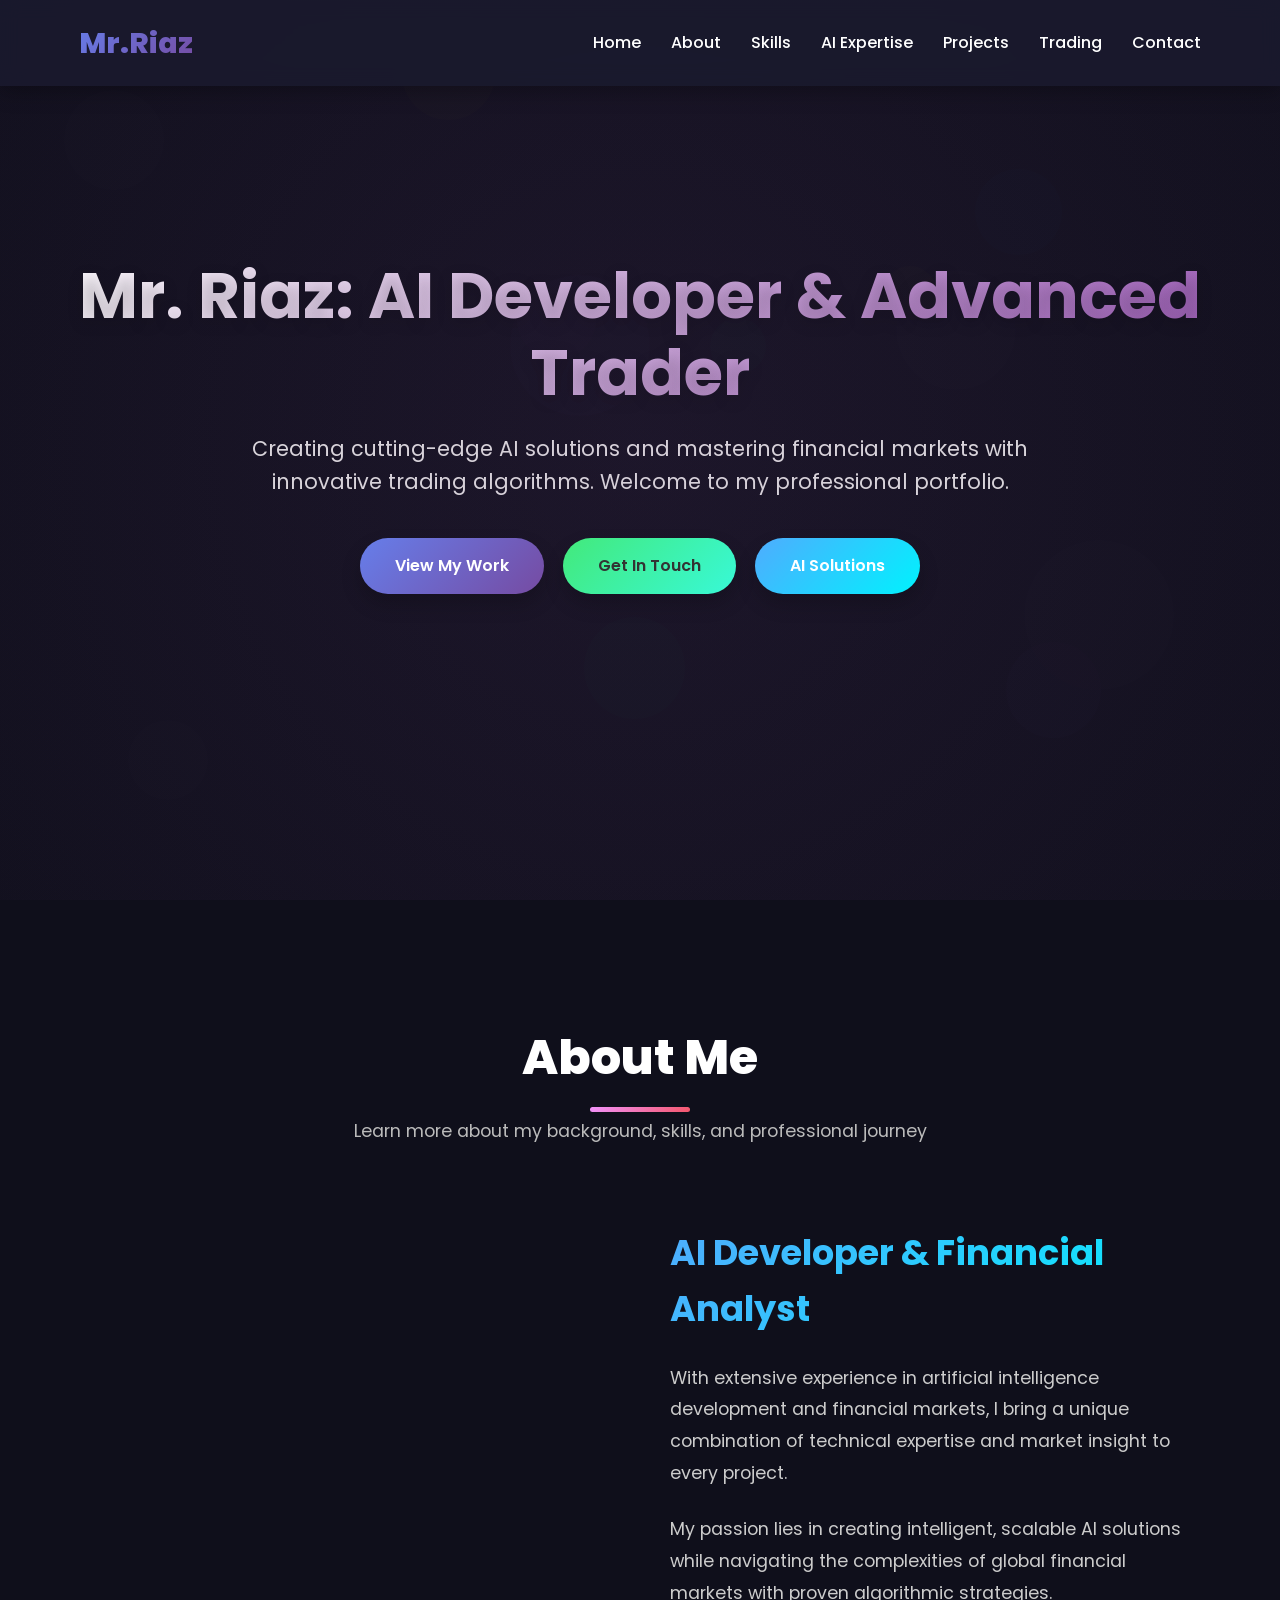
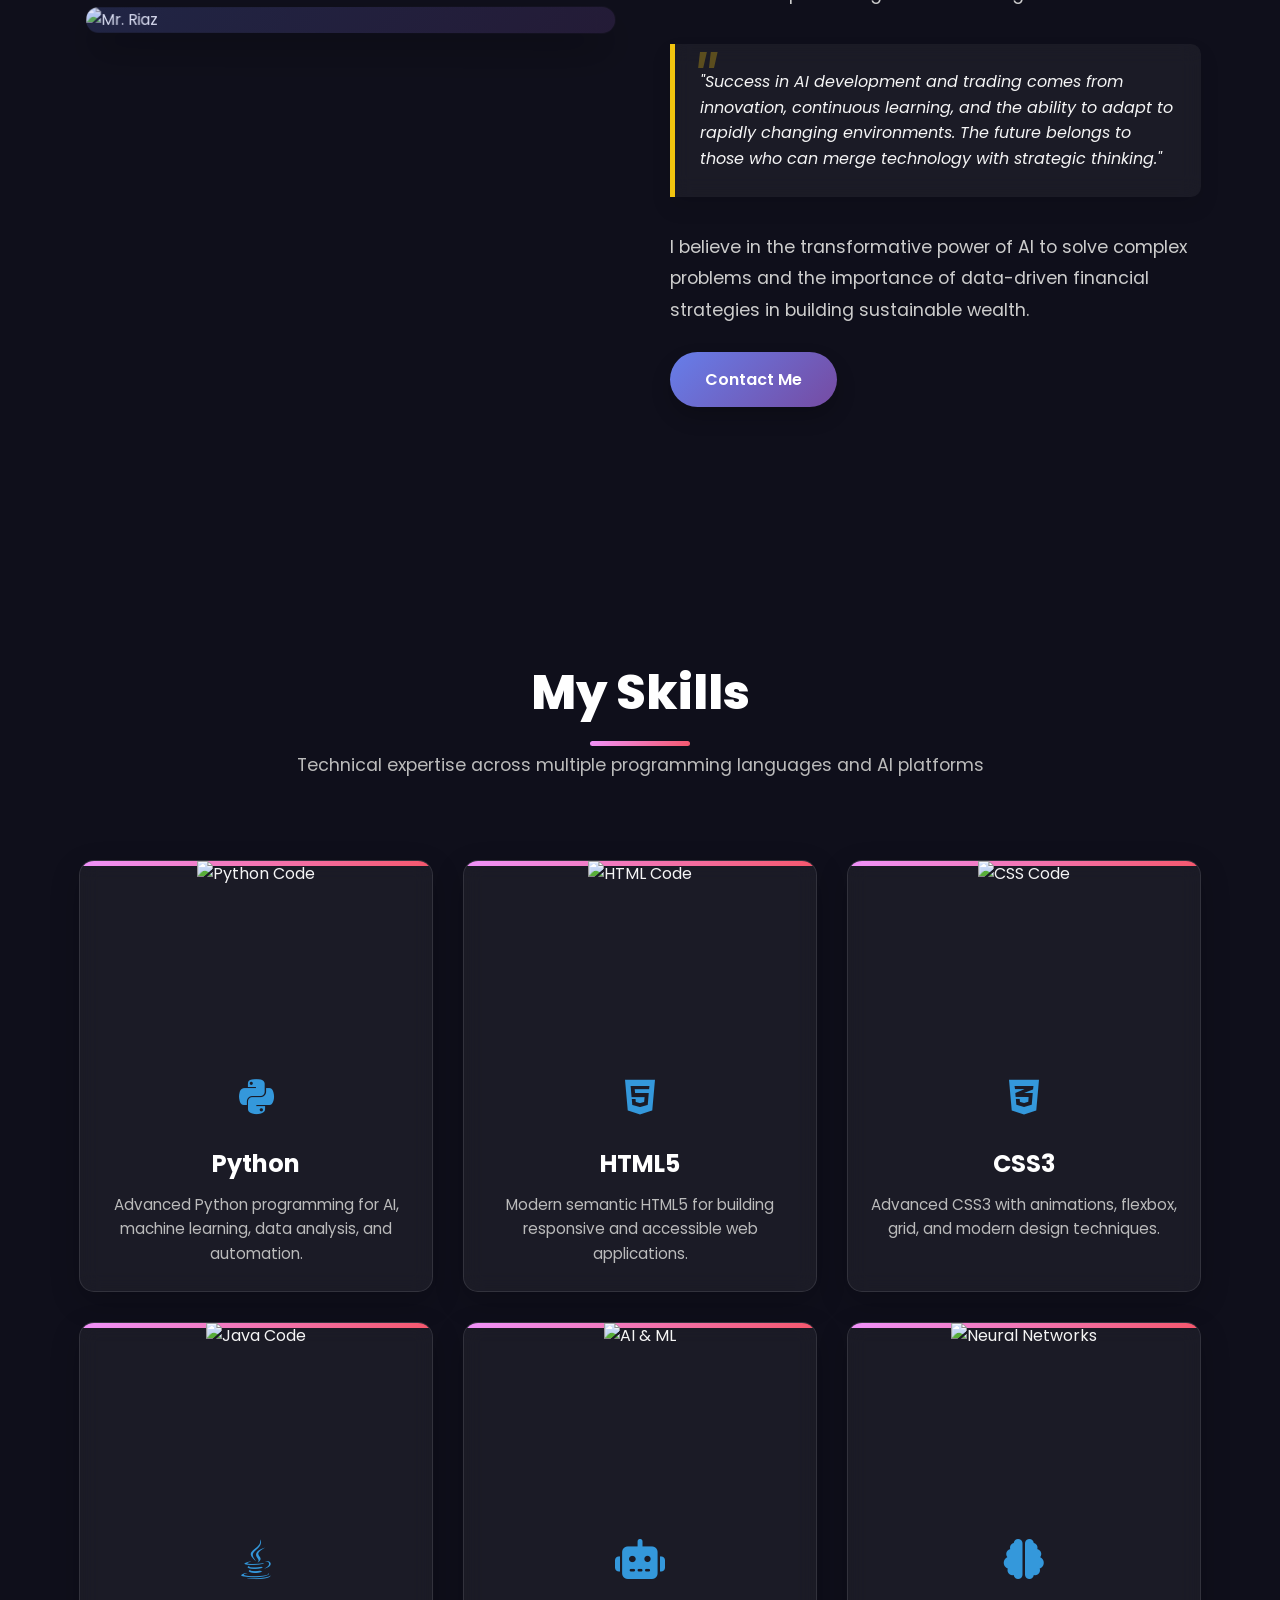
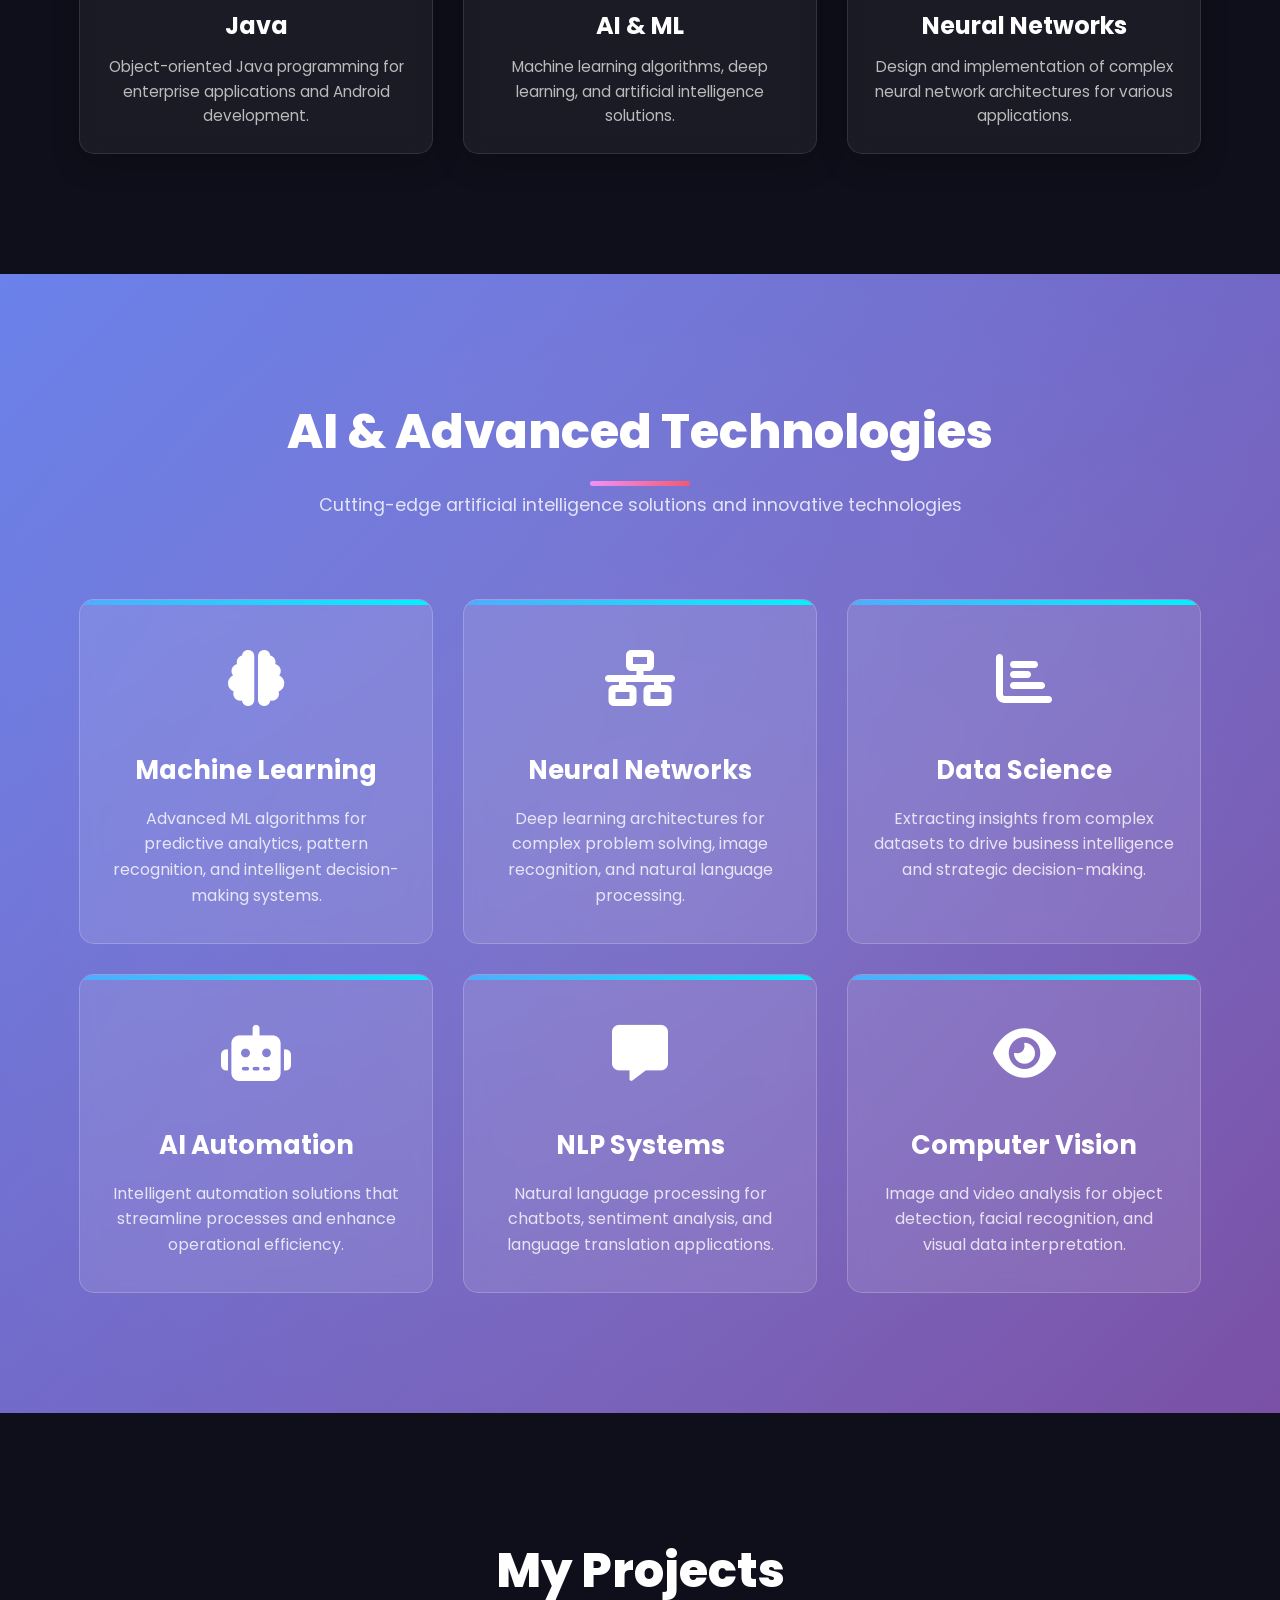
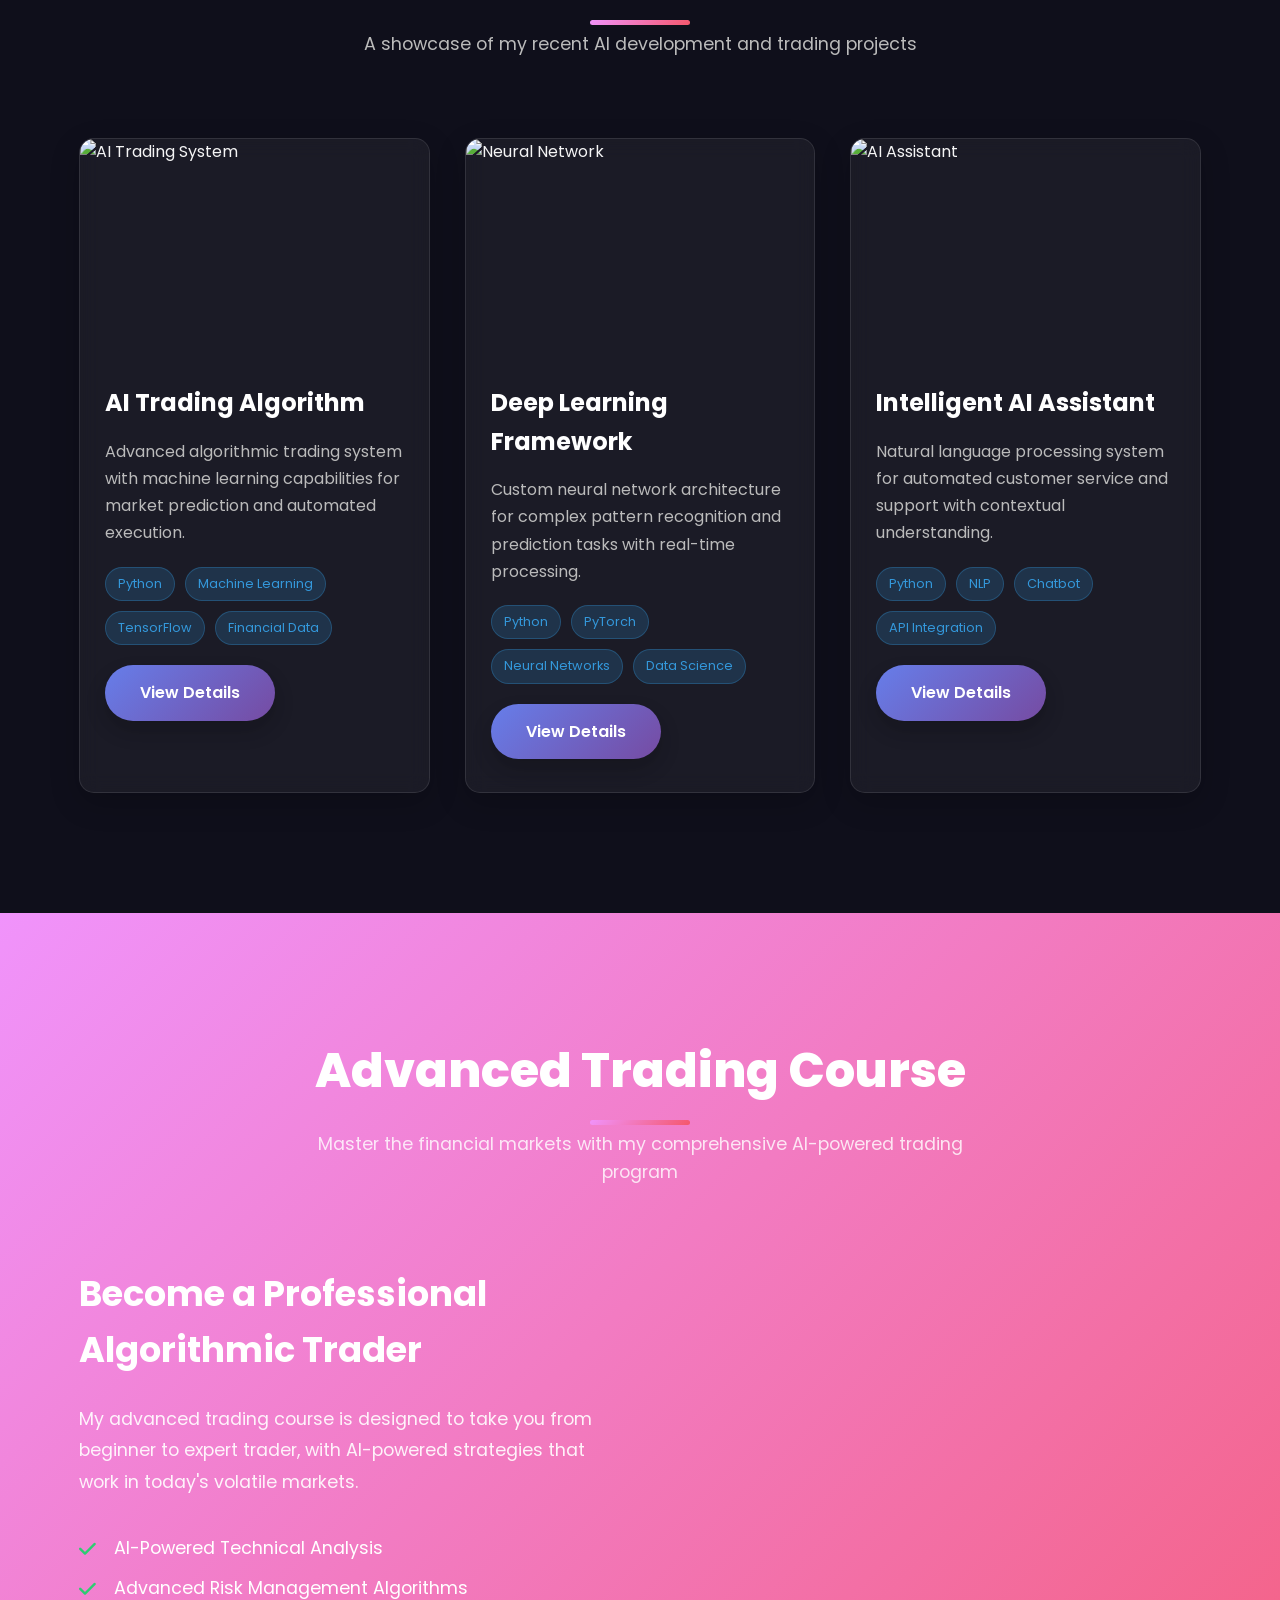
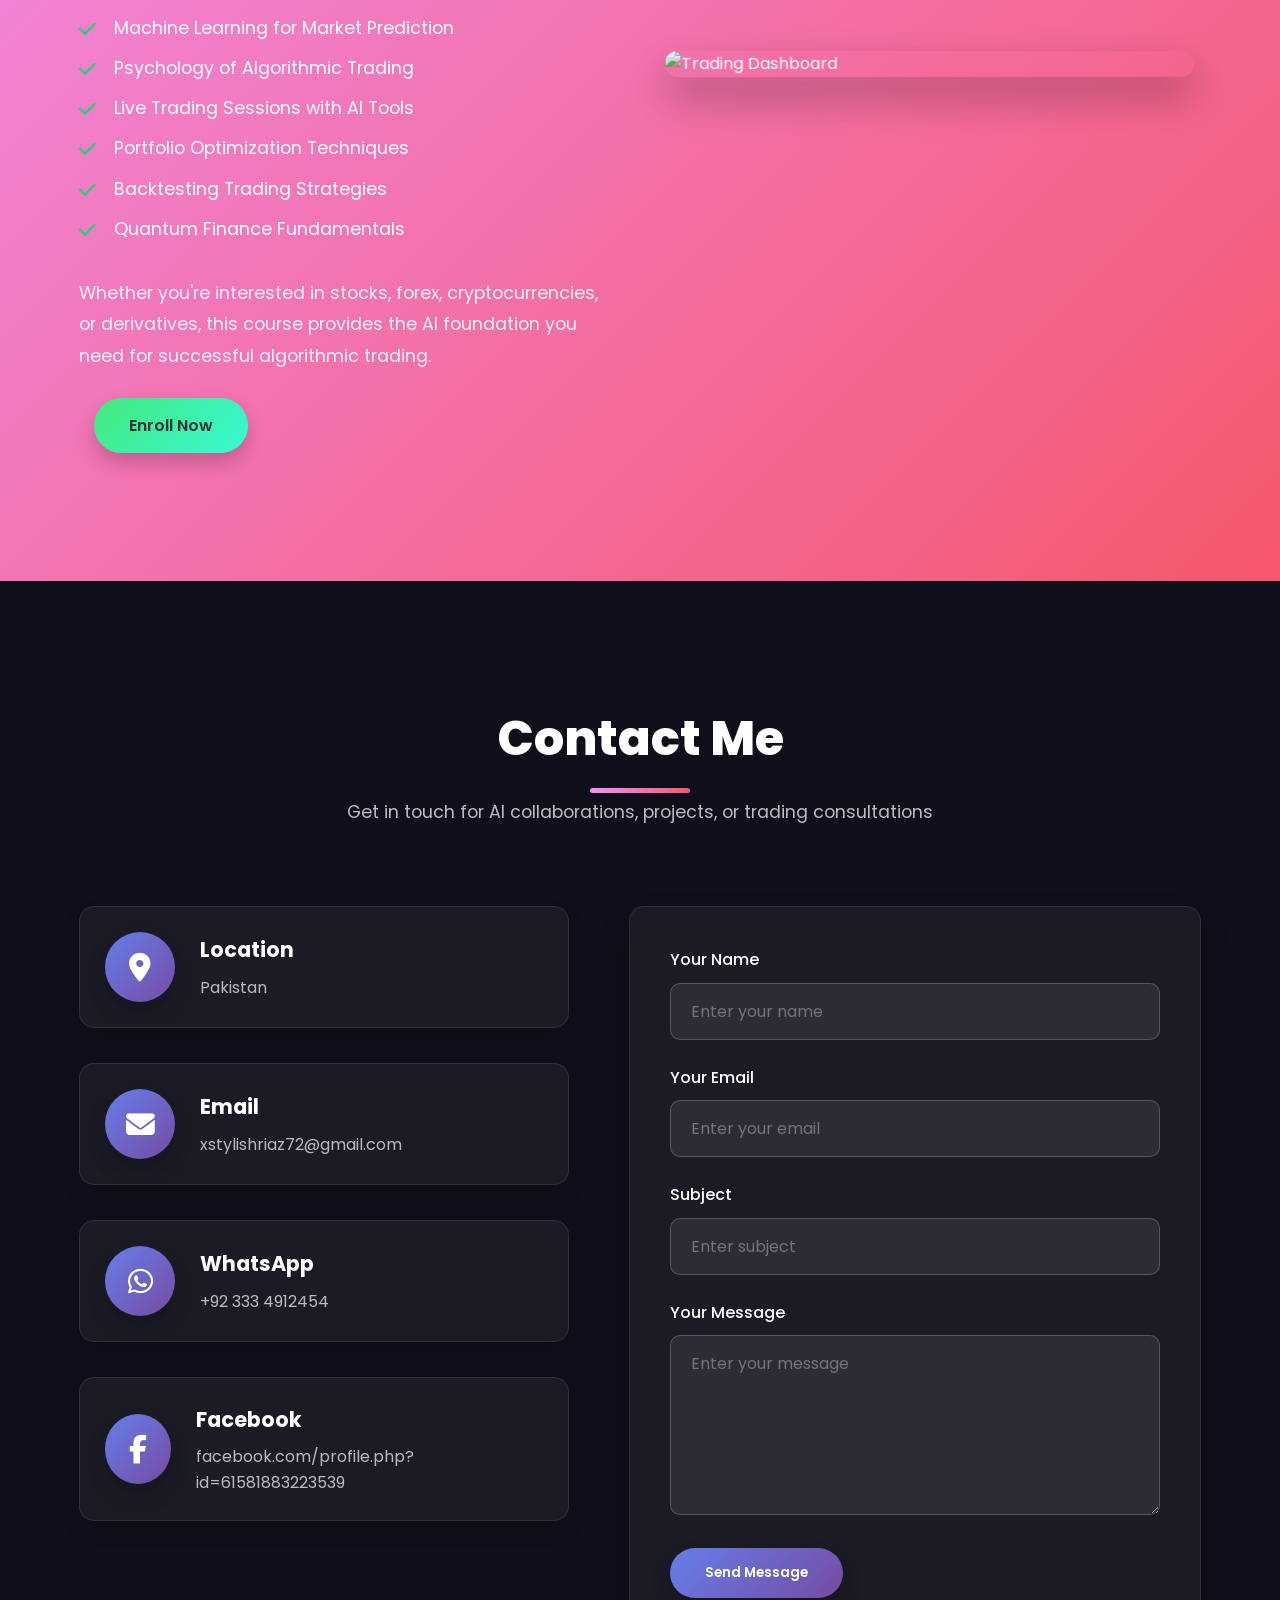
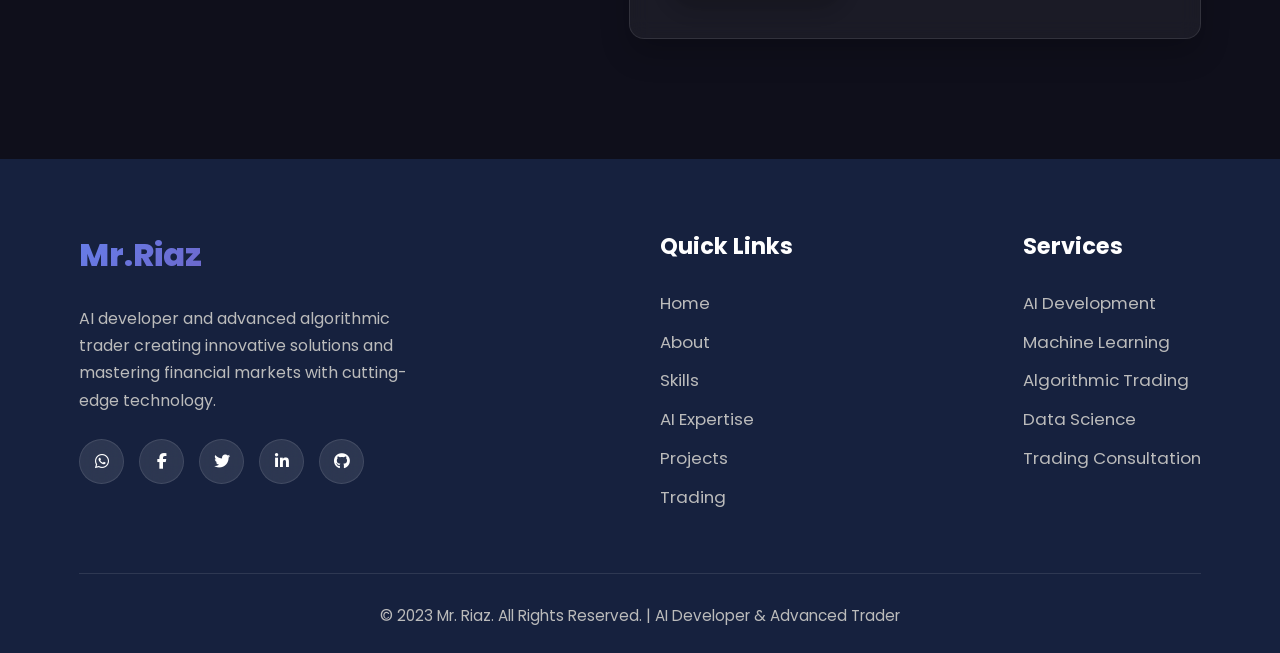
==== commit 1f9d26ca: "Add files via upload" ====
--- a/index.html
+++ b/index.html
@@ -2,69 +2,888 @@
 <html lang="en">
 <head>
     <meta charset="UTF-8">
-    <meta name="viewport" content="width=device-width, initial-scale=1.0, maximum-scale=1.0, user-scalable=no">
-    <title>Ultra VIP Luxury Savings Tracker</title>
+    <meta name="viewport" content="width=device-width, initial-scale=1.0">
+    <title>Mr. Riaz | AI Developer & Advanced Trader</title>
     <link rel="stylesheet" href="https://cdnjs.cloudflare.com/ajax/libs/font-awesome/6.4.0/css/all.min.css">
-    <link href="https://fonts.googleapis.com/css2?family=Playfair+Display:wght@400;700&family=Montserrat:wght@300;400;500;600;700&display=swap" rel="stylesheet">
+    <link href="https://fonts.googleapis.com/css2?family=Poppins:wght@300;400;500;600;700;800&display=swap" rel="stylesheet">
     <style>
-        :root {
-            --primary: #C9A96E;
-            --primary-dark: #B89450;
-            --secondary: #1A1A1A;
-            --accent: #D4AF37;
-            --light: #F5F5F5;
-            --dark: #121212;
-            --success: #2E8B57;
-            --whatsapp: #25D366;
-            --facebook: #3b5998;
-            --hacker-green: #00FF00;
-            --gradient: linear-gradient(135deg, var(--primary), var(--accent));
-            --gradient-dark: linear-gradient(135deg, var(--primary-dark), #9E7A3D);
-            --shadow: 0 15px 35px rgba(0, 0, 0, 0.1);
-            --shadow-dark: 0 15px 35px rgba(0, 0, 0, 0.3);
-            --transition: all 0.4s cubic-bezier(0.25, 0.46, 0.45, 0.94);
-            --border-radius: 20px;
-        }
-
         * {
             margin: 0;
             padding: 0;
             box-sizing: border-box;
-            font-family: 'Montserrat', sans-serif;
-            -webkit-tap-highlight-color: transparent;
-        }
-
-        html, body {
-            height: 100%;
+            font-family: 'Poppins', sans-serif;
+        }
+
+        :root {
+            --primary-color: #1a1a2e;
+            --secondary-color: #3498db;
+            --accent-color: #e74c3c;
+            --light-color: #ecf0f1;
+            --dark-color: #16213e;
+            --gold-color: #f1c40f;
+            --success-color: #2ecc71;
+            --ai-color: #9b59b6;
+            --gradient-1: linear-gradient(135deg, #667eea 0%, #764ba2 100%);
+            --gradient-2: linear-gradient(135deg, #f093fb 0%, #f5576c 100%);
+            --gradient-3: linear-gradient(135deg, #4facfe 0%, #00f2fe 100%);
+            --gradient-4: linear-gradient(135deg, #43e97b 0%, #38f9d7 100%);
+        }
+
+        html {
+            scroll-behavior: smooth;
+        }
+
+        body {
+            background-color: #0f0f1b;
+            color: #f5f5f5;
+            line-height: 1.6;
             overflow-x: hidden;
         }
 
-        body {
-            background: linear-gradient(135deg, #0c0c0c 0%, #2c2c2c 100%);
-            color: var(--light);
-            min-height: 100vh;
+        .container {
+            width: 90%;
+            max-width: 1300px;
+            margin: 0 auto;
+            padding: 0 15px;
+        }
+
+        /* Header & Navigation */
+        header {
+            background-color: rgba(26, 26, 46, 0.95);
+            color: white;
+            position: fixed;
+            width: 100%;
+            top: 0;
+            z-index: 1000;
+            box-shadow: 0 5px 20px rgba(0, 0, 0, 0.3);
+            backdrop-filter: blur(10px);
+            transition: all 0.4s ease;
+        }
+
+        .header-scrolled {
+            padding: 10px 0;
+            background-color: rgba(10, 10, 20, 0.95);
+        }
+
+        .navbar {
+            display: flex;
+            justify-content: space-between;
+            align-items: center;
+            padding: 20px 0;
+            transition: all 0.4s ease;
+        }
+
+        .logo {
+            font-size: 1.8rem;
+            font-weight: 800;
+            color: white;
+            text-decoration: none;
+            background: var(--gradient-1);
+            -webkit-background-clip: text;
+            -webkit-text-fill-color: transparent;
+        }
+
+        .nav-links {
+            display: flex;
+            list-style: none;
+        }
+
+        .nav-links li {
+            margin-left: 30px;
+            position: relative;
+        }
+
+        .nav-links a {
+            color: white;
+            text-decoration: none;
+            font-weight: 500;
+            transition: color 0.3s;
+            position: relative;
+            padding: 5px 0;
+        }
+
+        .nav-links a::after {
+            content: '';
+            position: absolute;
+            width: 0;
+            height: 2px;
+            background: var(--gradient-2);
+            left: 0;
+            bottom: 0;
+            transition: width 0.4s ease;
+        }
+
+        .nav-links a:hover::after {
+            width: 100%;
+        }
+
+        .nav-links a:hover {
+            color: #9b59b6;
+        }
+
+        .menu-toggle {
+            display: none;
+            font-size: 1.5rem;
+            cursor: pointer;
+            color: white;
+        }
+
+        /* Hero Section */
+        .hero {
+            height: 100vh;
+            background: linear-gradient(rgba(15, 15, 27, 0.9), rgba(15, 15, 27, 0.9)), 
+                        url('https://images.unsplash.com/photo-1551288049-bebda4e38f71?ixlib=rb-4.0.3&ixid=M3wxMjA3fDB8MHxwaG90by1wYWdlfHx8fGVufDB8fHx8fA%3D%3D&auto=format&fit=crop&w=2070&q=80');
+            background-size: cover;
+            background-position: center;
+            background-attachment: fixed;
             display: flex;
             align-items: center;
-            justify-content: center;
-            padding: 15px;
-            position: relative;
-            -webkit-font-smoothing: antialiased;
-        }
-
-        body::before {
+            text-align: center;
+            color: white;
+            padding-top: 80px;
+            position: relative;
+            overflow: hidden;
+        }
+
+        .hero::before {
             content: '';
-            position: fixed;
+            position: absolute;
+            width: 200%;
+            height: 200%;
+            background: radial-gradient(circle, rgba(155, 89, 182, 0.1) 0%, transparent 70%);
+            top: -50%;
+            left: -50%;
+            animation: pulse 20s infinite linear;
+        }
+
+        @keyframes pulse {
+            0% { transform: rotate(0deg); }
+            100% { transform: rotate(360deg); }
+        }
+
+        .hero-content h1 {
+            font-size: 4rem;
+            margin-bottom: 20px;
+            line-height: 1.2;
+            background: linear-gradient(135deg, #fff 0%, #9b59b6 100%);
+            -webkit-background-clip: text;
+            -webkit-text-fill-color: transparent;
+            text-shadow: 0 5px 15px rgba(0, 0, 0, 0.2);
+        }
+
+        .hero-content p {
+            font-size: 1.3rem;
+            margin-bottom: 40px;
+            max-width: 800px;
+            margin-left: auto;
+            margin-right: auto;
+            color: #ddd;
+        }
+
+        .highlight {
+            color: var(--gold-color);
+            font-weight: 700;
+        }
+
+        .ai-text {
+            color: var(--ai-color);
+            font-weight: 700;
+        }
+
+        .btn {
+            display: inline-block;
+            padding: 15px 35px;
+            background: var(--gradient-1);
+            color: white;
+            border-radius: 50px;
+            text-decoration: none;
+            font-weight: 600;
+            transition: all 0.4s ease;
+            border: none;
+            cursor: pointer;
+            position: relative;
+            overflow: hidden;
+            box-shadow: 0 10px 20px rgba(0, 0, 0, 0.2);
+            z-index: 1;
+        }
+
+        .btn::before {
+            content: '';
+            position: absolute;
             top: 0;
             left: 0;
             width: 100%;
             height: 100%;
-            background: 
-                radial-gradient(circle at 20% 80%, rgba(201, 169, 110, 0.1) 0%, transparent 50%),
-                radial-gradient(circle at 80% 20%, rgba(212, 175, 55, 0.1) 0%, transparent 50%),
-                radial-gradient(circle at 40% 40%, rgba(255, 255, 255, 0.05) 0%, transparent 50%);
+            background: var(--gradient-2);
             z-index: -1;
-        }
-
+            transition: transform 0.5s ease;
+            transform: scaleX(0);
+            transform-origin: right;
+        }
+
+        .btn:hover::before {
+            transform: scaleX(1);
+            transform-origin: left;
+        }
+
+        .btn:hover {
+            transform: translateY(-5px);
+            box-shadow: 0 15px 30px rgba(0, 0, 0, 0.3);
+        }
+
+        .btn-gold {
+            background: var(--gradient-4);
+            color: #333;
+            margin-left: 15px;
+        }
+
+        .btn-ai {
+            background: var(--gradient-3);
+            margin-left: 15px;
+        }
+
+        /* Section Styling */
+        section {
+            padding: 120px 0;
+            position: relative;
+        }
+
+        .section-title {
+            text-align: center;
+            margin-bottom: 80px;
+        }
+
+        .section-title h2 {
+            font-size: 3rem;
+            color: white;
+            margin-bottom: 20px;
+            position: relative;
+            display: inline-block;
+            font-weight: 800;
+        }
+
+        .section-title h2::after {
+            content: '';
+            position: absolute;
+            width: 100px;
+            height: 5px;
+            background: var(--gradient-2);
+            bottom: -15px;
+            left: 50%;
+            transform: translateX(-50%);
+            border-radius: 10px;
+        }
+
+        .section-title p {
+            color: #bbb;
+            max-width: 700px;
+            margin: 0 auto;
+            font-size: 1.1rem;
+        }
+
+        /* About Section */
+        .about-content {
+            display: flex;
+            align-items: center;
+            gap: 60px;
+        }
+
+        .about-img {
+            flex: 1;
+            border-radius: 20px;
+            overflow: hidden;
+            box-shadow: 0 20px 40px rgba(0, 0, 0, 0.3);
+            position: relative;
+            transform: perspective(1000px) rotateY(-5deg);
+            transition: transform 0.5s ease;
+        }
+
+        .about-img:hover {
+            transform: perspective(1000px) rotateY(0deg);
+        }
+
+        .about-img::before {
+            content: '';
+            position: absolute;
+            top: 0;
+            left: 0;
+            width: 100%;
+            height: 100%;
+            background: var(--gradient-1);
+            opacity: 0.2;
+            z-index: 1;
+        }
+
+        .about-img img {
+            width: 100%;
+            height: auto;
+            display: block;
+            transition: transform 0.5s ease;
+        }
+
+        .about-img:hover img {
+            transform: scale(1.05);
+        }
+
+        .about-text {
+            flex: 1;
+        }
+
+        .about-text h3 {
+            font-size: 2.2rem;
+            margin-bottom: 25px;
+            color: white;
+            background: var(--gradient-3);
+            -webkit-background-clip: text;
+            -webkit-text-fill-color: transparent;
+        }
+
+        .about-text p {
+            margin-bottom: 25px;
+            color: #ccc;
+            font-size: 1.1rem;
+            line-height: 1.8;
+        }
+
+        .golden-words {
+            background: rgba(255, 255, 255, 0.05);
+            border-left: 5px solid var(--gold-color);
+            padding: 25px;
+            margin: 35px 0;
+            font-style: italic;
+            border-radius: 0 10px 10px 0;
+            position: relative;
+            backdrop-filter: blur(10px);
+            box-shadow: 0 10px 20px rgba(0, 0, 0, 0.1);
+        }
+
+        .golden-words::before {
+            content: '"';
+            font-size: 5rem;
+            color: var(--gold-color);
+            position: absolute;
+            top: -20px;
+            left: 15px;
+            opacity: 0.3;
+        }
+
+        /* Skills Section */
+        .skills-container {
+            display: grid;
+            grid-template-columns: repeat(auto-fill, minmax(300px, 1fr));
+            gap: 30px;
+        }
+
+        .skill-item {
+            background: rgba(255, 255, 255, 0.05);
+            border-radius: 15px;
+            padding: 0;
+            text-align: center;
+            box-shadow: 0 10px 30px rgba(0, 0, 0, 0.2);
+            transition: transform 0.4s, box-shadow 0.4s;
+            position: relative;
+            overflow: hidden;
+            backdrop-filter: blur(10px);
+            border: 1px solid rgba(255, 255, 255, 0.1);
+        }
+
+        .skill-item::before {
+            content: '';
+            position: absolute;
+            top: 0;
+            left: 0;
+            width: 100%;
+            height: 5px;
+            background: var(--gradient-2);
+        }
+
+        .skill-item:hover {
+            transform: translateY(-15px);
+            box-shadow: 0 20px 40px rgba(0, 0, 0, 0.3);
+        }
+
+        .skill-image {
+            height: 180px;
+            overflow: hidden;
+            position: relative;
+        }
+
+        .skill-image img {
+            width: 100%;
+            height: 100%;
+            object-fit: cover;
+            transition: transform 0.5s ease;
+        }
+
+        .skill-item:hover .skill-image img {
+            transform: scale(1.1);
+        }
+
+        .skill-info {
+            padding: 25px 20px;
+        }
+
+        .skill-icon {
+            font-size: 2.5rem;
+            margin-bottom: 15px;
+            color: var(--secondary-color);
+        }
+
+        .skill-item h3 {
+            font-size: 1.5rem;
+            color: white;
+            margin-bottom: 10px;
+        }
+
+        .skill-item p {
+            color: #bbb;
+            font-size: 0.95rem;
+        }
+
+        /* AI Section */
+        .ai-section {
+            background: var(--gradient-1);
+            color: white;
+            position: relative;
+            overflow: hidden;
+        }
+
+        .ai-section::before {
+            content: '';
+            position: absolute;
+            width: 200%;
+            height: 200%;
+            background: radial-gradient(circle, rgba(255, 255, 255, 0.1) 0%, transparent 70%);
+            top: -50%;
+            left: -50%;
+            animation: pulse 15s infinite linear;
+        }
+
+        .ai-section .section-title h2 {
+            color: white;
+        }
+
+        .ai-section .section-title p {
+            color: rgba(255, 255, 255, 0.8);
+        }
+
+        .ai-features {
+            display: grid;
+            grid-template-columns: repeat(auto-fill, minmax(320px, 1fr));
+            gap: 30px;
+        }
+
+        .ai-feature {
+            background: rgba(255, 255, 255, 0.1);
+            backdrop-filter: blur(10px);
+            border-radius: 15px;
+            padding: 35px 25px;
+            text-align: center;
+            transition: transform 0.4s;
+            border: 1px solid rgba(255, 255, 255, 0.2);
+            position: relative;
+            overflow: hidden;
+        }
+
+        .ai-feature::before {
+            content: '';
+            position: absolute;
+            top: 0;
+            left: 0;
+            width: 100%;
+            height: 5px;
+            background: var(--gradient-3);
+        }
+
+        .ai-feature:hover {
+            transform: translateY(-10px);
+            background: rgba(255, 255, 255, 0.15);
+        }
+
+        .ai-icon {
+            font-size: 3.5rem;
+            margin-bottom: 25px;
+            color: white;
+        }
+
+        .ai-feature h3 {
+            font-size: 1.6rem;
+            margin-bottom: 15px;
+        }
+
+        .ai-feature p {
+            color: rgba(255, 255, 255, 0.8);
+        }
+
+        /* Projects Section */
+        .projects-grid {
+            display: grid;
+            grid-template-columns: repeat(auto-fill, minmax(350px, 1fr));
+            gap: 35px;
+        }
+
+        .project-card {
+            background: rgba(255, 255, 255, 0.05);
+            border-radius: 15px;
+            overflow: hidden;
+            box-shadow: 0 10px 30px rgba(0, 0, 0, 0.2);
+            transition: transform 0.4s, box-shadow 0.4s;
+            position: relative;
+            backdrop-filter: blur(10px);
+            border: 1px solid rgba(255, 255, 255, 0.1);
+        }
+
+        .project-card::before {
+            content: '';
+            position: absolute;
+            top: 0;
+            left: 0;
+            width: 100%;
+            height: 100%;
+            background: linear-gradient(45deg, transparent, rgba(52, 152, 219, 0.1), transparent);
+            opacity: 0;
+            transition: opacity 0.4s;
+            z-index: 1;
+        }
+
+        .project-card:hover::before {
+            opacity: 1;
+        }
+
+        .project-card:hover {
+            transform: translateY(-15px);
+            box-shadow: 0 20px 40px rgba(0, 0, 0, 0.3);
+        }
+
+        .project-img {
+            height: 220px;
+            overflow: hidden;
+            position: relative;
+        }
+
+        .project-img img {
+            width: 100%;
+            height: 100%;
+            object-fit: cover;
+            transition: transform 0.6s ease;
+        }
+
+        .project-card:hover .project-img img {
+            transform: scale(1.1);
+        }
+
+        .project-info {
+            padding: 25px;
+            position: relative;
+            z-index: 2;
+        }
+
+        .project-info h3 {
+            font-size: 1.5rem;
+            margin-bottom: 15px;
+            color: white;
+        }
+
+        .project-info p {
+            color: #bbb;
+            margin-bottom: 20px;
+            line-height: 1.7;
+        }
+
+        .project-tags {
+            display: flex;
+            flex-wrap: wrap;
+            gap: 10px;
+            margin-bottom: 20px;
+        }
+
+        .project-tags span {
+            background: rgba(52, 152, 219, 0.2);
+            padding: 6px 12px;
+            border-radius: 20px;
+            font-size: 0.8rem;
+            color: #3498db;
+            border: 1px solid rgba(52, 152, 219, 0.3);
+        }
+
+        /* Trading Section */
+        .trading-section {
+            background: var(--gradient-2);
+            color: white;
+            position: relative;
+            overflow: hidden;
+        }
+
+        .trading-section::before {
+            content: '';
+            position: absolute;
+            width: 100%;
+            height: 100%;
+            background: url('https://images.unsplash.com/photo-1590283603385-17ffb3a7f29f?ixlib=rb-4.0.3&ixid=M3wxMjA3fDB8MHxwaG90by1wYWdlfHx8fGVufDB8fHx8fA%3D%3D&auto=format&fit=crop&w=1770&q=80');
+            background-size: cover;
+            background-position: center;
+            opacity: 0.1;
+        }
+
+        .trading-section .section-title h2 {
+            color: white;
+        }
+
+        .trading-section .section-title p {
+            color: rgba(255, 255, 255, 0.8);
+        }
+
+        .trading-content {
+            display: flex;
+            align-items: center;
+            gap: 60px;
+            position: relative;
+            z-index: 1;
+        }
+
+        .trading-text {
+            flex: 1;
+        }
+
+        .trading-text h3 {
+            font-size: 2.2rem;
+            margin-bottom: 25px;
+        }
+
+        .trading-text p {
+            margin-bottom: 25px;
+            color: rgba(255, 255, 255, 0.9);
+            font-size: 1.1rem;
+            line-height: 1.8;
+        }
+
+        .trading-img {
+            flex: 1;
+            border-radius: 15px;
+            overflow: hidden;
+            box-shadow: 0 20px 40px rgba(0, 0, 0, 0.3);
+            transform: perspective(1000px) rotateY(5deg);
+            transition: transform 0.5s ease;
+        }
+
+        .trading-img:hover {
+            transform: perspective(1000px) rotateY(0deg);
+        }
+
+        .trading-img img {
+            width: 100%;
+            height: auto;
+            display: block;
+        }
+
+        .course-features {
+            margin: 35px 0;
+        }
+
+        .course-features li {
+            margin-bottom: 12px;
+            list-style-type: none;
+            position: relative;
+            padding-left: 35px;
+            font-size: 1.1rem;
+        }
+
+        .course-features li:before {
+            content: '\f00c';
+            font-family: 'Font Awesome 5 Free';
+            font-weight: 900;
+            position: absolute;
+            left: 0;
+            color: var(--success-color);
+            font-size: 1.2rem;
+        }
+
+        /* Contact Section */
+        .contact-container {
+            display: flex;
+            gap: 60px;
+        }
+
+        .contact-info {
+            flex: 1;
+        }
+
+        .contact-item {
+            display: flex;
+            align-items: center;
+            margin-bottom: 35px;
+            background: rgba(255, 255, 255, 0.05);
+            padding: 25px;
+            border-radius: 15px;
+            box-shadow: 0 10px 20px rgba(0, 0, 0, 0.1);
+            transition: transform 0.4s;
+            backdrop-filter: blur(10px);
+            border: 1px solid rgba(255, 255, 255, 0.1);
+        }
+
+        .contact-item:hover {
+            transform: translateY(-10px);
+            background: rgba(255, 255, 255, 0.08);
+        }
+
+        .contact-icon {
+            width: 70px;
+            height: 70px;
+            background: var(--gradient-1);
+            color: white;
+            border-radius: 50%;
+            display: flex;
+            align-items: center;
+            justify-content: center;
+            font-size: 1.8rem;
+            margin-right: 25px;
+            box-shadow: 0 10px 20px rgba(0, 0, 0, 0.2);
+        }
+
+        .contact-details h3 {
+            font-size: 1.3rem;
+            margin-bottom: 8px;
+            color: white;
+        }
+
+        .contact-details p {
+            color: #bbb;
+        }
+
+        .contact-form {
+            flex: 1;
+            background: rgba(255, 255, 255, 0.05);
+            padding: 40px;
+            border-radius: 15px;
+            box-shadow: 0 15px 30px rgba(0, 0, 0, 0.2);
+            backdrop-filter: blur(10px);
+            border: 1px solid rgba(255, 255, 255, 0.1);
+        }
+
+        .form-group {
+            margin-bottom: 25px;
+        }
+
+        .form-group label {
+            display: block;
+            margin-bottom: 10px;
+            color: white;
+            font-weight: 500;
+        }
+
+        .form-control {
+            width: 100%;
+            padding: 15px 20px;
+            background: rgba(255, 255, 255, 0.08);
+            border: 1px solid rgba(255, 255, 255, 0.2);
+            border-radius: 10px;
+            font-size: 1rem;
+            transition: all 0.3s;
+            color: white;
+        }
+
+        .form-control:focus {
+            border-color: var(--secondary-color);
+            outline: none;
+            box-shadow: 0 0 0 3px rgba(52, 152, 219, 0.2);
+            background: rgba(255, 255, 255, 0.12);
+        }
+
+        textarea.form-control {
+            min-height: 180px;
+            resize: vertical;
+        }
+
+        /* Footer */
+        footer {
+            background-color: var(--dark-color);
+            color: white;
+            padding: 70px 0 25px;
+            position: relative;
+        }
+
+        .footer-content {
+            display: flex;
+            justify-content: space-between;
+            margin-bottom: 50px;
+        }
+
+        .footer-logo {
+            font-size: 2rem;
+            font-weight: 800;
+            margin-bottom: 25px;
+            background: var(--gradient-1);
+            -webkit-background-clip: text;
+            -webkit-text-fill-color: transparent;
+        }
+
+        .footer-about p {
+            max-width: 350px;
+            color: #bbb;
+            margin-bottom: 25px;
+            line-height: 1.7;
+        }
+
+        .social-links {
+            display: flex;
+            gap: 15px;
+        }
+
+        .social-links a {
+            display: flex;
+            align-items: center;
+            justify-content: center;
+            width: 45px;
+            height: 45px;
+            background: rgba(255, 255, 255, 0.1);
+            color: white;
+            border-radius: 50%;
+            text-decoration: none;
+            transition: all 0.4s ease;
+            backdrop-filter: blur(10px);
+            border: 1px solid rgba(255, 255, 255, 0.1);
+        }
+
+        .social-links a:hover {
+            background: var(--gradient-1);
+            transform: translateY(-5px);
+            box-shadow: 0 10px 20px rgba(0, 0, 0, 0.2);
+        }
+
+        .footer-links h3 {
+            font-size: 1.4rem;
+            margin-bottom: 25px;
+            color: white;
+        }
+
+        .footer-links ul {
+            list-style: none;
+        }
+
+        .footer-links li {
+            margin-bottom: 12px;
+        }
+
+        .footer-links a {
+            color: #bbb;
+            text-decoration: none;
+            transition: color 0.3s;
+            font-size: 1.05rem;
+        }
+
+        .footer-links a:hover {
+            color: var(--secondary-color);
+        }
+
+        .copyright {
+            text-align: center;
+            padding-top: 30px;
+            border-top: 1px solid rgba(255, 255, 255, 0.1);
+            color: #bbb;
+            font-size: 0.95rem;
+        }
+
+        /* Floating Elements */
         .floating-elements {
             position: fixed;
             top: 0;
@@ -77,1848 +896,603 @@
 
         .floating-element {
             position: absolute;
-            background: rgba(201, 169, 110, 0.1);
+            background: rgba(255, 255, 255, 0.03);
             border-radius: 50%;
-            animation: float 15s infinite linear;
-        }
-
-        .floating-element:nth-child(1) {
-            width: 60px;
-            height: 60px;
-            top: 10%;
-            left: 10%;
-            animation-delay: 0s;
-        }
-
-        .floating-element:nth-child(2) {
-            width: 90px;
-            height: 90px;
-            top: 70%;
-            left: 80%;
-            animation-delay: -5s;
-        }
-
-        .floating-element:nth-child(3) {
-            width: 45px;
-            height: 45px;
-            top: 20%;
-            left: 85%;
-            animation-delay: -10s;
-        }
-
-        .floating-element:nth-child(4) {
-            width: 75px;
-            height: 75px;
-            top: 80%;
-            left: 15%;
-            animation-delay: -7s;
-        }
-
-        .container {
+            animation: float 20s infinite linear;
+        }
+
+        @keyframes float {
+            0% {
+                transform: translate(0, 0) rotate(0deg);
+            }
+            100% {
+                transform: translate(100px, 100px) rotate(360deg);
+            }
+        }
+
+        /* Particle Background */
+        .particles-js {
+            position: absolute;
             width: 100%;
-            max-width: 100%;
-            margin: 0 auto;
-        }
-
-        /* Login Screen Styles */
-        .login-screen {
-            display: flex;
-            flex-direction: column;
-            width: 100%;
-            min-height: 100vh;
-            background: rgba(26, 26, 26, 0.9);
-            border-radius: var(--border-radius);
-            overflow: hidden;
-            box-shadow: var(--shadow-dark);
-            backdrop-filter: blur(20px);
-            border: 1px solid rgba(201, 169, 110, 0.2);
-            position: relative;
-        }
-
-        .login-screen::before {
-            content: '';
-            position: absolute;
+            height: 100%;
             top: 0;
             left: 0;
-            width: 100%;
-            height: 100%;
-            background: linear-gradient(45deg, transparent, rgba(201, 169, 110, 0.05), transparent);
-            z-index: 1;
-        }
-
-        .login-left {
-            flex: 1;
-            background: linear-gradient(135deg, rgba(26, 26, 26, 0.9), rgba(18, 18, 18, 0.9));
-            display: flex;
-            flex-direction: column;
-            align-items: center;
-            justify-content: center;
-            padding: 40px 25px;
-            color: white;
-            position: relative;
-            overflow: hidden;
-            z-index: 2;
-        }
-
-        .login-left::before {
-            content: '';
-            position: absolute;
-            width: 300%;
-            height: 300%;
-            background: conic-gradient(from 0deg, transparent, rgba(201, 169, 110, 0.1), transparent, rgba(212, 175, 55, 0.1), transparent);
-            animation: rotate 30s linear infinite;
             z-index: -1;
         }
 
-        .login-content {
-            position: relative;
-            z-index: 2;
-            text-align: center;
-            width: 100%;
-        }
-
-        .logo {
-            font-size: 3rem;
-            margin-bottom: 20px;
-            display: inline-block;
-            animation: float 3s ease-in-out infinite;
-            background: var(--gradient);
-            -webkit-background-clip: text;
-            background-clip: text;
-            color: transparent;
-            filter: drop-shadow(0 5px 15px rgba(201, 169, 110, 0.5));
-        }
-
-        .login-left h1 {
-            font-size: 2.2rem;
-            margin-bottom: 15px;
-            font-weight: 700;
-            font-family: 'Playfair Display', serif;
-            background: var(--gradient);
-            -webkit-background-clip: text;
-            background-clip: text;
-            color: transparent;
-            line-height: 1.2;
-        }
-
-        .login-left p {
-            font-size: 1rem;
-            margin-bottom: 30px;
-            opacity: 0.8;
-            max-width: 100%;
-            margin-left: auto;
-            margin-right: auto;
-            line-height: 1.5;
-        }
-
-        .character-container {
-            width: 180px;
-            height: 180px;
-            margin: 0 auto 30px;
-            border-radius: 50%;
-            background: rgba(255, 255, 255, 0.05);
-            display: flex;
-            align-items: center;
-            justify-content: center;
-            backdrop-filter: blur(10px);
-            border: 2px solid rgba(201, 169, 110, 0.3);
-            overflow: hidden;
-            position: relative;
-            box-shadow: 0 10px 30px rgba(0, 0, 0, 0.3);
-            transition: var(--transition);
-        }
-
-        .character-container:hover {
-            transform: scale(1.05);
-            border-color: rgba(201, 169, 110, 0.6);
-            box-shadow: 0 15px 40px rgba(201, 169, 110, 0.2);
-        }
-
-        .character {
-            width: 150px;
-            height: 150px;
-            border-radius: 50%;
-            background: linear-gradient(135deg, #2c2c2c, #1a1a1a);
-            display: flex;
-            align-items: center;
-            justify-content: center;
-            position: relative;
-            transition: var(--transition);
-            box-shadow: inset 0 0 20px rgba(0, 0, 0, 0.5);
-        }
-
-        .face {
-            width: 90px;
-            height: 90px;
-            position: relative;
-        }
-
-        .eyes {
-            display: flex;
-            justify-content: space-between;
-            padding: 0 12px;
-            margin-bottom: 15px;
-        }
-
-        .eye {
-            width: 20px;
-            height: 30px;
-            background: var(--accent);
-            border-radius: 50%;
-            position: relative;
-            overflow: hidden;
-            transition: var(--transition);
-            box-shadow: 0 0 10px rgba(212, 175, 55, 0.5);
-        }
-
-        .eye.closed {
-            height: 6px;
-            background: var(--accent);
-            border-radius: 5px;
-        }
-
-        .mouth {
-            width: 45px;
-            height: 20px;
-            margin: 0 auto;
-            background: var(--accent);
-            border-radius: 0 0 25px 25px;
-            transition: var(--transition);
-            box-shadow: 0 0 10px rgba(212, 175, 55, 0.5);
-        }
-
-        .mouth.smile {
-            height: 25px;
-            border-radius: 0 0 45px 45px;
-        }
-
-        .mouth.hacker-smile {
-            height: 25px;
-            border-radius: 0 0 45px 45px;
-            background: var(--hacker-green);
-            box-shadow: 0 0 15px var(--hacker-green);
-        }
-
-        .hacker-effects {
-            position: absolute;
-            top: 0;
-            left: 0;
-            width: 100%;
-            height: 100%;
-            pointer-events: none;
-            z-index: 1;
-            border-radius: 50%;
-            overflow: hidden;
-        }
-
-        .binary-code {
-            position: absolute;
-            color: var(--hacker-green);
-            font-size: 10px;
-            font-family: 'Courier New', monospace;
-            opacity: 0;
-            animation: binaryFall linear infinite;
-        }
-
-        .features {
-            display: flex;
-            flex-direction: column;
-            gap: 15px;
-            margin-top: 30px;
-        }
-
-        .feature {
-            display: flex;
-            align-items: center;
-            gap: 12px;
-            font-size: 1rem;
-            padding: 12px 15px;
-            background: rgba(255, 255, 255, 0.05);
-            border-radius: 10px;
-            transition: var(--transition);
-            border: 1px solid transparent;
-        }
-
-        .feature:hover {
-            background: rgba(201, 169, 110, 0.1);
-            border-color: rgba(201, 169, 110, 0.3);
-            transform: translateX(5px);
-        }
-
-        .feature i {
-            font-size: 1.2rem;
-            width: 35px;
-            height: 35px;
-            display: flex;
-            align-items: center;
-            justify-content: center;
-            background: var(--gradient);
-            border-radius: 50%;
-            color: var(--secondary);
-        }
-
-        .login-right {
-            flex: 1;
-            padding: 40px 25px;
-            display: flex;
-            flex-direction: column;
-            justify-content: center;
-            position: relative;
-            z-index: 2;
-        }
-
-        .login-header {
-            margin-bottom: 30px;
-        }
-
-        .login-header h2 {
-            font-size: 1.8rem;
-            margin-bottom: 10px;
-            background: var(--gradient);
-            -webkit-background-clip: text;
-            background-clip: text;
-            color: transparent;
-            font-weight: 700;
-            font-family: 'Playfair Display', serif;
-            line-height: 1.2;
-        }
-
-        .login-header p {
-            color: rgba(255, 255, 255, 0.7);
-            font-size: 1rem;
-        }
-
-        .form-group {
-            margin-bottom: 20px;
-            position: relative;
-        }
-
-        .form-group label {
-            display: block;
-            margin-bottom: 8px;
-            font-weight: 600;
-            color: var(--light);
-            font-size: 0.95rem;
-        }
-
-        .form-control {
-            width: 100%;
-            padding: 15px 18px;
-            border: 2px solid rgba(255, 255, 255, 0.1);
-            border-radius: 10px;
-            font-size: 1rem;
-            transition: var(--transition);
-            background: rgba(255, 255, 255, 0.05);
-            color: white;
-            -webkit-appearance: none;
-        }
-
-        .form-control:focus {
-            outline: none;
-            border-color: var(--primary);
-            box-shadow: 0 0 0 3px rgba(201, 169, 110, 0.2);
-            background: rgba(255, 255, 255, 0.08);
-        }
-
-        .btn-group {
-            display: flex;
-            flex-direction: column;
-            gap: 15px;
-            margin-top: 30px;
-        }
-
-        .btn {
-            width: 100%;
-            padding: 16px;
-            border: none;
-            border-radius: 10px;
-            font-size: 1rem;
-            font-weight: 600;
-            cursor: pointer;
-            transition: var(--transition);
-            display: flex;
-            align-items: center;
-            justify-content: center;
-            gap: 10px;
-            position: relative;
-            overflow: hidden;
-            -webkit-appearance: none;
-        }
-
-        .btn::before {
-            content: '';
-            position: absolute;
-            top: 0;
-            left: -100%;
-            width: 100%;
-            height: 100%;
-            background: linear-gradient(90deg, transparent, rgba(255, 255, 255, 0.2), transparent);
-            transition: 0.5s;
-        }
-
-        .btn:hover::before {
-            left: 100%;
-        }
-
-        .btn-primary {
-            background: var(--gradient);
-            color: var(--secondary);
-            box-shadow: 0 5px 15px rgba(201, 169, 110, 0.4);
-        }
-
-        .btn-primary:hover {
-            transform: translateY(-3px);
-            box-shadow: 0 8px 20px rgba(201, 169, 110, 0.6);
-        }
-
-        .btn-secondary {
-            background: rgba(201, 169, 110, 0.1);
-            color: var(--primary);
-            border: 2px solid var(--primary);
-        }
-
-        .btn-secondary:hover {
-            background: var(--primary);
-            color: var(--secondary);
-            transform: translateY(-3px);
-        }
-
-        .message {
-            margin-top: 20px;
-            padding: 12px;
-            border-radius: 8px;
-            text-align: center;
-            font-weight: 500;
-            display: none;
-            border: 1px solid;
-        }
-
-        .message.success {
-            background: rgba(46, 139, 87, 0.1);
-            color: var(--success);
-            border-color: rgba(46, 139, 87, 0.3);
-        }
-
-        .message.error {
-            background: rgba(220, 53, 69, 0.1);
-            color: #dc3545;
-            border-color: rgba(220, 53, 69, 0.3);
-        }
-
-        /* Dashboard Styles */
-        .dashboard {
-            display: none;
-            width: 100%;
-            min-height: 100vh;
-            background: rgba(26, 26, 26, 0.9);
-            border-radius: var(--border-radius);
-            overflow: hidden;
-            box-shadow: var(--shadow-dark);
-            backdrop-filter: blur(20px);
-            border: 1px solid rgba(201, 169, 110, 0.2);
-            position: relative;
-        }
-
-        .dashboard::before {
-            content: '';
-            position: absolute;
-            top: 0;
-            left: 0;
-            width: 100%;
-            height: 100%;
-            background: linear-gradient(45deg, transparent, rgba(201, 169, 110, 0.05), transparent);
-            z-index: 1;
-        }
-
-        .dashboard-header {
-            padding: 25px 20px;
-            background: linear-gradient(135deg, rgba(26, 26, 26, 0.9), rgba(18, 18, 18, 0.9));
-            color: white;
-            display: flex;
-            flex-direction: column;
-            justify-content: space-between;
-            align-items: center;
-            gap: 15px;
-            position: relative;
-            z-index: 2;
-            border-bottom: 1px solid rgba(201, 169, 110, 0.2);
-            text-align: center;
-        }
-
-        .dashboard-title {
-            font-size: 1.8rem;
-            font-weight: 700;
-            font-family: 'Playfair Display', serif;
-            background: var(--gradient);
-            -webkit-background-clip: text;
-            background-clip: text;
-            color: transparent;
-            line-height: 1.2;
-        }
-
-        .user-info {
-            display: flex;
-            align-items: center;
-            gap: 15px;
-        }
-
-        .user-avatar {
-            width: 55px;
-            height: 55px;
-            border-radius: 50%;
-            background: var(--gradient);
-            display: flex;
-            align-items: center;
-            justify-content: center;
-            font-size: 1.5rem;
-            font-weight: 700;
-            color: var(--secondary);
-            box-shadow: 0 5px 15px rgba(201, 169, 110, 0.4);
-            transition: var(--transition);
-        }
-
-        .user-avatar:hover {
-            transform: scale(1.1) rotate(5deg);
-        }
-
-        .dashboard-content {
-            padding: 25px 20px;
-            position: relative;
-            z-index: 2;
-            overflow-y: auto;
-        }
-
-        .stats-grid {
-            display: grid;
-            grid-template-columns: 1fr;
-            gap: 20px;
-            margin-bottom: 30px;
-        }
-
-        .stat-card {
-            background: rgba(255, 255, 255, 0.05);
-            border-radius: var(--border-radius);
-            padding: 20px;
-            box-shadow: var(--shadow);
-            transition: var(--transition);
-            border: 1px solid rgba(255, 255, 255, 0.1);
-            position: relative;
-            overflow: hidden;
-        }
-
-        .stat-card::before {
-            content: '';
-            position: absolute;
-            top: 0;
-            left: 0;
-            width: 100%;
-            height: 5px;
-            background: var(--gradient);
-        }
-
-        .stat-card:hover {
-            transform: translateY(-5px);
-            box-shadow: 0 15px 30px rgba(0, 0, 0, 0.3);
-            border-color: rgba(201, 169, 110, 0.3);
-        }
-
-        .stat-title {
-            font-size: 0.95rem;
-            color: rgba(255, 255, 255, 0.7);
-            margin-bottom: 10px;
-            font-weight: 600;
-        }
-
-        .stat-value {
-            font-size: 1.8rem;
-            font-weight: 700;
-            color: var(--primary);
-            margin-bottom: 5px;
-        }
-
-        .stat-desc {
-            font-size: 0.9rem;
-            color: rgba(255, 255, 255, 0.6);
-        }
-
-        .progress-section {
-            background: rgba(255, 255, 255, 0.05);
-            border-radius: var(--border-radius);
-            padding: 25px;
-            box-shadow: var(--shadow);
-            margin-bottom: 25px;
-            border: 1px solid rgba(255, 255, 255, 0.1);
-            position: relative;
-            overflow: hidden;
-        }
-
-        .progress-section::before {
-            content: '';
-            position: absolute;
-            top: 0;
-            left: 0;
-            width: 100%;
-            height: 5px;
-            background: var(--gradient);
-        }
-
-        .progress-header {
-            display: flex;
-            justify-content: space-between;
-            align-items: center;
-            margin-bottom: 20px;
-        }
-
-        .progress-title {
-            font-size: 1.4rem;
-            font-weight: 600;
-            color: var(--light);
-        }
-
-        .progress-percentage {
-            font-size: 1.4rem;
-            font-weight: 700;
-            color: var(--primary);
-        }
-
-        .progress-bar-container {
-            height: 20px;
-            background: rgba(255, 255, 255, 0.1);
-            border-radius: 10px;
-            overflow: hidden;
-            margin-bottom: 15px;
-            position: relative;
-        }
-
-        .progress-bar {
-            height: 100%;
-            background: var(--gradient);
-            border-radius: 10px;
-            transition: width 0.8s cubic-bezier(0.22, 0.61, 0.36, 1);
-            position: relative;
-            overflow: hidden;
-        }
-
-        .progress-bar::after {
-            content: '';
-            position: absolute;
-            top: 0;
-            left: 0;
-            right: 0;
-            bottom: 0;
-            background: linear-gradient(90deg, transparent, rgba(255, 255, 255, 0.4), transparent);
-            animation: shimmer 2s infinite;
-        }
-
-        .progress-info {
-            display: flex;
-            justify-content: space-between;
-            font-size: 0.9rem;
-            color: rgba(255, 255, 255, 0.7);
-        }
-
-        .daily-target {
-            background: rgba(255, 255, 255, 0.05);
-            border-radius: var(--border-radius);
-            padding: 25px;
-            box-shadow: var(--shadow);
-            margin-bottom: 25px;
-            border: 1px solid rgba(255, 255, 255, 0.1);
-            position: relative;
-            overflow: hidden;
-        }
-
-        .daily-target::before {
-            content: '';
-            position: absolute;
-            top: 0;
-            left: 0;
-            width: 100%;
-            height: 5px;
-            background: var(--gradient);
-        }
-
-        .daily-target-header {
-            display: flex;
-            justify-content: space-between;
-            align-items: center;
-            margin-bottom: 20px;
-        }
-
-        .daily-target-title {
-            font-size: 1.4rem;
-            font-weight: 600;
-            color: var(--light);
-        }
-
-        .target-amount {
-            font-size: 1.6rem;
-            font-weight: 700;
-            color: var(--primary);
-        }
-
-        .daily-target p {
-            color: rgba(255, 255, 255, 0.7);
-            font-size: 1rem;
-            margin-bottom: 20px;
-            line-height: 1.5;
-        }
-
-        .savings-input {
-            display: flex;
-            flex-direction: column;
-            gap: 15px;
-            margin-top: 15px;
-        }
-
-        .savings-input .form-control {
-            flex: 1;
-        }
-
-        .calendar-section {
-            background: rgba(255, 255, 255, 0.05);
-            border-radius: var(--border-radius);
-            padding: 25px;
-            box-shadow: var(--shadow);
-            margin-bottom: 25px;
-            border: 1px solid rgba(255, 255, 255, 0.1);
-            position: relative;
-            overflow: hidden;
-        }
-
-        .calendar-section::before {
-            content: '';
-            position: absolute;
-            top: 0;
-            left: 0;
-            width: 100%;
-            height: 5px;
-            background: var(--gradient);
-        }
-
-        .calendar-header {
-            font-size: 1.4rem;
-            font-weight: 600;
-            margin-bottom: 20px;
-            color: var(--light);
-            text-align: center;
-        }
-
-        .calendar {
-            display: grid;
-            grid-template-columns: repeat(4, 1fr);
-            gap: 10px;
-        }
-
-        .calendar-day {
-            aspect-ratio: 1;
-            display: flex;
-            align-items: center;
-            justify-content: center;
-            border-radius: 8px;
-            background: rgba(255, 255, 255, 0.05);
-            font-weight: 600;
-            cursor: pointer;
-            transition: var(--transition);
-            border: 2px solid transparent;
-            position: relative;
-            overflow: hidden;
-            font-size: 0.9rem;
-        }
-
-        .calendar-day::before {
-            content: '';
-            position: absolute;
-            top: 0;
-            left: 0;
-            width: 100%;
-            height: 100%;
-            background: linear-gradient(135deg, transparent, rgba(255, 255, 255, 0.05), transparent);
-            opacity: 0;
-            transition: var(--transition);
-        }
-
-        .calendar-day:hover::before {
-            opacity: 1;
-        }
-
-        .calendar-day.saved {
-            background: var(--success);
-            color: white;
-            transform: scale(1.05);
-            box-shadow: 0 5px 15px rgba(46, 139, 87, 0.4);
-        }
-
-        .calendar-day.today {
-            border-color: var(--primary);
-            box-shadow: 0 0 10px rgba(201, 169, 110, 0.3);
-        }
-
-        .calendar-day:hover {
-            transform: translateY(-3px);
-            box-shadow: 0 8px 15px rgba(0, 0, 0, 0.2);
-            border-color: rgba(201, 169, 110, 0.3);
-        }
-
-        /* Contact Section */
-        .contact-section {
-            background: rgba(255, 255, 255, 0.05);
-            border-radius: var(--border-radius);
-            padding: 25px;
-            box-shadow: var(--shadow);
-            margin-bottom: 25px;
-            border: 1px solid rgba(255, 255, 255, 0.1);
-            position: relative;
-            overflow: hidden;
-        }
-
-        .contact-section::before {
-            content: '';
-            position: absolute;
-            top: 0;
-            left: 0;
-            width: 100%;
-            height: 5px;
-            background: var(--gradient);
-        }
-
-        .contact-header {
-            text-align: center;
-            margin-bottom: 20px;
-        }
-
-        .contact-header h2 {
-            font-size: 1.4rem;
-            font-weight: 600;
-            color: var(--light);
-            margin-bottom: 8px;
-        }
-
-        .contact-header p {
-            color: rgba(255, 255, 255, 0.7);
-            font-size: 1rem;
-        }
-
-        .contact-methods {
-            display: flex;
-            flex-direction: column;
-            gap: 12px;
-        }
-
-        .contact-link {
-            display: flex;
-            align-items: center;
-            padding: 15px;
-            border-radius: 10px;
-            background: rgba(255, 255, 255, 0.05);
-            transition: var(--transition);
-            text-decoration: none;
-            border: 1px solid transparent;
-        }
-
-        .contact-link:hover {
-            background: rgba(255, 255, 255, 0.1);
-            transform: translateY(-3px);
-            border-color: rgba(201, 169, 110, 0.3);
-        }
-
-        .whatsapp-link:hover {
-            box-shadow: 0 5px 15px rgba(37, 211, 102, 0.2);
-        }
-
-        .facebook-link:hover {
-            box-shadow: 0 5px 15px rgba(59, 89, 152, 0.2);
-        }
-
-        .contact-icon {
-            width: 45px;
-            height: 45px;
-            border-radius: 50%;
-            display: flex;
-            align-items: center;
-            justify-content: center;
-            font-size: 1.3rem;
-            margin-right: 15px;
-        }
-
-        .whatsapp-link .contact-icon {
-            background: rgba(37, 211, 102, 0.1);
-            color: var(--whatsapp);
-        }
-
-        .facebook-link .contact-icon {
-            background: rgba(59, 89, 152, 0.1);
-            color: var(--facebook);
-        }
-
-        .contact-platform {
-            display: block;
-            font-weight: 600;
-            color: var(--light);
-            font-size: 1rem;
-            margin-bottom: 3px;
-        }
-
-        .contact-detail {
-            display: block;
-            color: rgba(255, 255, 255, 0.7);
-            font-size: 0.85rem;
-        }
-
-        .controls {
-            display: flex;
-            flex-direction: column;
-            gap: 15px;
-            justify-content: center;
-        }
-
-        .notification {
-            position: fixed;
-            top: 20px;
-            right: 20px;
-            left: 20px;
-            background: rgba(26, 26, 26, 0.95);
-            border-radius: 12px;
-            padding: 20px;
-            box-shadow: var(--shadow-dark);
-            z-index: 1000;
-            transform: translateY(-100px);
-            transition: transform 0.6s cubic-bezier(0.34, 1.56, 0.64, 1);
-            border: 1px solid rgba(201, 169, 110, 0.3);
-            border-left: 5px solid var(--primary);
-            backdrop-filter: blur(10px);
-        }
-
-        .notification.show {
-            transform: translateY(0);
-        }
-
-        .notification-header {
-            display: flex;
-            justify-content: space-between;
-            align-items: center;
-            margin-bottom: 10px;
-        }
-
-        .notification-title {
-            font-weight: 700;
-            color: var(--light);
-            font-size: 1.1rem;
-        }
-
-        .notification-close {
-            background: none;
-            border: none;
-            font-size: 1.1rem;
-            cursor: pointer;
-            color: rgba(255, 255, 255, 0.7);
-            transition: var(--transition);
-        }
-
-        .notification-close:hover {
-            color: var(--primary);
-            transform: rotate(90deg);
-        }
-
-        .notification-body {
-            color: rgba(255, 255, 255, 0.8);
-            line-height: 1.5;
-            font-size: 1rem;
-        }
-
-        /* Animations */
-        @keyframes float {
-            0%, 100% { transform: translateY(0) rotate(0deg); }
-            50% { transform: translateY(-10px) rotate(3deg); }
-        }
-
-        @keyframes rotate {
-            0% { transform: rotate(0deg); }
-            100% { transform: rotate(360deg); }
-        }
-
-        @keyframes shimmer {
-            0% { transform: translateX(-100%); }
-            100% { transform: translateX(100%); }
-        }
-
-        @keyframes binaryFall {
-            0% { 
-                transform: translateY(-100px);
-                opacity: 0;
-            }
-            10% {
-                opacity: 1;
-            }
-            90% {
-                opacity: 1;
-            }
-            100% { 
-                transform: translateY(100px);
-                opacity: 0;
-            }
-        }
-
-        /* Ripple Effect */
-        .ripple {
-            position: absolute;
-            border-radius: 50%;
-            background: rgba(255, 255, 255, 0.6);
-            transform: scale(0);
-            animation: ripple-animation 0.6s linear;
-            pointer-events: none;
-        }
-
-        @keyframes ripple-animation {
-            to {
-                transform: scale(4);
-                opacity: 0;
-            }
-        }
-
-        /* Particle Effect */
-        .particles-container {
-            position: fixed;
-            top: 0;
-            left: 0;
-            width: 100%;
-            height: 100%;
-            pointer-events: none;
-            z-index: -1;
-        }
-
-        .particle {
-            position: absolute;
-            width: 3px;
-            height: 3px;
-            background: var(--primary);
-            border-radius: 50%;
-            animation: particle-float 15s infinite linear;
-        }
-
-        @keyframes particle-float {
-            0% {
-                transform: translateY(100vh) rotate(0deg);
-                opacity: 0;
-            }
-            10% {
-                opacity: 1;
-            }
-            90% {
-                opacity: 1;
-            }
-            100% {
-                transform: translateY(-100px) rotate(360deg);
-                opacity: 0;
-            }
-        }
-
-        /* Tablet and Desktop Styles */
-        @media (min-width: 768px) {
-            body {
-                padding: 20px;
+        /* Responsive Design */
+        @media (max-width: 1200px) {
+            .hero-content h1 {
+                font-size: 3.5rem;
             }
             
-            .login-screen {
-                flex-direction: row;
-                min-height: 700px;
+            .section-title h2 {
+                font-size: 2.7rem;
+            }
+        }
+
+        @media (max-width: 992px) {
+            .about-content, .trading-content, .contact-container {
+                flex-direction: column;
             }
             
-            .login-left, .login-right {
-                padding: 50px 40px;
+            .about-img, .trading-img {
+                width: 100%;
             }
             
-            .login-left h1 {
-                font-size: 2.8rem;
+            .hero-content h1 {
+                font-size: 3rem;
             }
             
-            .login-left p {
-                font-size: 1.2rem;
+            .footer-content {
+                flex-direction: column;
+                gap: 40px;
+            }
+        }
+
+        @media (max-width: 768px) {
+            .menu-toggle {
+                display: block;
             }
             
-            .character-container {
-                width: 220px;
-                height: 220px;
+            .nav-links {
+                position: fixed;
+                top: 80px;
+                left: -100%;
+                width: 100%;
+                height: calc(100vh - 80px);
+                background-color: rgba(26, 26, 46, 0.98);
+                flex-direction: column;
+                align-items: center;
+                padding-top: 80px;
+                transition: left 0.4s ease;
+                backdrop-filter: blur(10px);
             }
             
-            .character {
-                width: 180px;
-                height: 180px;
+            .nav-links.active {
+                left: 0;
             }
             
-            .face {
-                width: 110px;
-                height: 110px;
+            .nav-links li {
+                margin: 20px 0;
             }
             
-            .dashboard-header {
-                flex-direction: row;
-                text-align: left;
-                padding: 30px 40px;
+            .hero-content h1 {
+                font-size: 2.5rem;
             }
             
-            .dashboard-title {
+            .section-title h2 {
+                font-size: 2.3rem;
+            }
+            
+            .btn {
+                display: block;
+                width: 100%;
+                margin-bottom: 15px;
+            }
+            
+            .btn-gold, .btn-ai {
+                margin-left: 0;
+            }
+        }
+
+        @media (max-width: 576px) {
+            .section-title h2 {
+                font-size: 2rem;
+            }
+            
+            .hero-content h1 {
                 font-size: 2.2rem;
             }
             
-            .dashboard-content {
-                padding: 40px;
-            }
-            
-            .stats-grid {
-                grid-template-columns: repeat(3, 1fr);
-                gap: 25px;
-            }
-            
-            .btn-group {
-                flex-direction: row;
-            }
-            
-            .savings-input {
-                flex-direction: row;
-            }
-            
-            .calendar {
-                grid-template-columns: repeat(7, 1fr);
-            }
-            
-            .controls {
-                flex-direction: row;
-            }
-            
-            .notification {
-                left: auto;
-                right: 30px;
-                max-width: 350px;
-            }
-        }
-
-        @media (min-width: 1024px) {
-            .container {
-                max-width: 1200px;
-            }
-            
-            .login-left h1 {
-                font-size: 3.2rem;
-            }
-            
-            .dashboard-title {
-                font-size: 2.5rem;
+            .skills-container, .projects-grid, .ai-features {
+                grid-template-columns: 1fr;
             }
         }
     </style>
 </head>
 <body>
+    <!-- Floating Elements -->
     <div class="floating-elements">
-        <div class="floating-element"></div>
-        <div class="floating-element"></div>
-        <div class="floating-element"></div>
-        <div class="floating-element"></div>
+        <div class="floating-element" style="width: 100px; height: 100px; top: 10%; left: 5%;"></div>
+        <div class="floating-element" style="width: 150px; height: 150px; top: 60%; left: 80%;"></div>
+        <div class="floating-element" style="width: 80px; height: 80px; top: 80%; left: 10%;"></div>
+        <div class="floating-element" style="width: 120px; height: 120px; top: 30%; left: 70%;"></div>
     </div>
 
-    <div class="particles-container" id="particlesContainer"></div>
-
-    <div class="container">
-        <!-- Login Screen -->
-        <div class="login-screen" id="loginScreen">
-            <div class="login-left">
-                <div class="login-content">
-                    <div class="logo">💰</div>
-                    <h1>Ultra VIP Savings Tracker</h1>
-                    <p>Achieve your financial goals with our exclusive luxury savings platform. Experience premium tracking with elegant design.</p>
-                    
-                    <div class="character-container">
-                        <div class="character">
-                            <div class="face">
-                                <div class="eyes">
-                                    <div class="eye"></div>
-                                    <div class="eye"></div>
-                                </div>
-                                <div class="mouth"></div>
-                            </div>
-                            <div class="hacker-effects" id="hackerEffects"></div>
-                        </div>
-                    </div>
-                    
-                    <div class="features">
-                        <div class="feature">
-                            <i class="fas fa-gem"></i>
-                            <span>Luxury Daily Savings Calculation</span>
-                        </div>
-                        <div class="feature">
-                            <i class="fas fa-bell"></i>
-                            <span>VIP Notifications & Reminders</span>
-                        </div>
-                        <div class="feature">
-                            <i class="fas fa-trophy"></i>
-                            <span>Exclusive Achievement Tracking</span>
-                        </div>
-                    </div>
-                </div>
-            </div>
-            
-            <div class="login-right">
-                <div class="login-header">
-                    <h2>Welcome Back, VIP!</h2>
-                    <p>Please enter your exclusive credentials</p>
-                </div>
-                
-                <form id="loginForm">
-                    <div class="form-group">
-                        <label for="username">VIP Username</label>
-                        <input type="text" id="username" class="form-control" placeholder="Enter your VIP username" required>
-                    </div>
-                    
-                    <div class="form-group">
-                        <label for="password">VIP Password</label>
-                        <input type="password" id="password" class="form-control" placeholder="Enter your VIP password" required>
-                    </div>
-                    
-                    <div class="btn-group">
-                        <button type="button" id="loginBtn" class="btn btn-primary">
-                            <i class="fas fa-sign-in-alt"></i>
-                            VIP Login
-                        </button>
-                        <button type="button" id="createAccountBtn" class="btn btn-secondary">
-                            <i class="fas fa-crown"></i>
-                            Create VIP Account
-                        </button>
-                    </div>
-                    
-                    <div id="loginMessage" class="message"></div>
-                </form>
+    <!-- Header & Navigation -->
+    <header id="header">
+        <div class="container">
+            <nav class="navbar">
+                <a href="#" class="logo">Mr.<span>Riaz</span></a>
+                <div class="menu-toggle" id="menu-toggle">
+                    <i class="fas fa-bars"></i>
+                </div>
+                <ul class="nav-links" id="nav-links">
+                    <li><a href="#home">Home</a></li>
+                    <li><a href="#about">About</a></li>
+                    <li><a href="#skills">Skills</a></li>
+                    <li><a href="#ai">AI Expertise</a></li>
+                    <li><a href="#projects">Projects</a></li>
+                    <li><a href="#trading">Trading</a></li>
+                    <li><a href="#contact">Contact</a></li>
+                </ul>
+            </nav>
+        </div>
+    </header>
+
+    <!-- Hero Section -->
+    <section class="hero" id="home">
+        <div class="container">
+            <div class="hero-content">
+                <h1>Mr. Riaz: <span class="highlight">AI Developer</span> & <span class="ai-text">Advanced Trader</span></h1>
+                <p>Creating cutting-edge AI solutions and mastering financial markets with innovative trading algorithms. Welcome to my professional portfolio.</p>
+                <div>
+                    <a href="#projects" class="btn">View My Work</a>
+                    <a href="#contact" class="btn btn-gold">Get In Touch</a>
+                    <a href="#ai" class="btn btn-ai">AI Solutions</a>
+                </div>
             </div>
         </div>
-        
-        <!-- Dashboard -->
-        <div class="dashboard" id="dashboard">
-            <div class="dashboard-header">
-                <h1 class="dashboard-title">VIP Savings Dashboard</h1>
-                <div class="user-info">
-                    <div class="user-avatar" id="userAvatar">JS</div>
-                    <div>
-                        <div id="userName" style="font-size: 1.1rem; font-weight: 600;">John Smith</div>
-                        <div style="font-size: 0.9rem; opacity: 0.8;">Ultra VIP Member</div>
-                    </div>
-                </div>
+    </section>
+
+    <!-- About Section -->
+    <section id="about">
+        <div class="container">
+            <div class="section-title">
+                <h2>About Me</h2>
+                <p>Learn more about my background, skills, and professional journey</p>
             </div>
-            
-            <div class="dashboard-content">
-                <div class="stats-grid">
-                    <div class="stat-card">
-                        <div class="stat-title">Total Saved</div>
-                        <div class="stat-value" id="totalSaved">PKR 0</div>
-                        <div class="stat-desc">This month</div>
-                    </div>
+            <div class="about-content">
+                <div class="about-img">
+                    <img src="https://i.postimg.cc/QtSGtfzK/Screenshot-20251027-223403-Tik-Tok.jpg" alt="Mr. Riaz">
+                </div>
+                <div class="about-text">
+                    <h3>AI Developer & Financial Analyst</h3>
+                    <p>With extensive experience in artificial intelligence development and financial markets, I bring a unique combination of technical expertise and market insight to every project.</p>
+                    <p>My passion lies in creating intelligent, scalable AI solutions while navigating the complexities of global financial markets with proven algorithmic strategies.</p>
                     
-                    <div class="stat-card">
-                        <div class="stat-title">Monthly Goal</div>
-                        <div class="stat-value" id="monthlyGoal">PKR 0</div>
-                        <div class="stat-desc">Target amount</div>
+                    <div class="golden-words">
+                        "Success in AI development and trading comes from innovation, continuous learning, and the ability to adapt to rapidly changing environments. The future belongs to those who can merge technology with strategic thinking."
                     </div>
                     
-                    <div class="stat-card">
-                        <div class="stat-title">Days Completed</div>
-                        <div class="stat-value" id="daysCompleted">0</div>
-                        <div class="stat-desc">Out of 30 days</div>
-                    </div>
-                </div>
-                
-                <div class="progress-section">
-                    <div class="progress-header">
-                        <div class="progress-title">Monthly Progress</div>
-                        <div class="progress-percentage" id="progressPercentage">0%</div>
-                    </div>
-                    
-                    <div class="progress-bar-container">
-                        <div class="progress-bar" id="progressBar" style="width: 0%"></div>
-                    </div>
-                    
-                    <div class="progress-info">
-                        <div id="savedAmount">PKR 0 saved</div>
-                        <div id="remainingAmount">PKR 0 remaining</div>
-                    </div>
-                </div>
-                
-                <div class="daily-target">
-                    <div class="daily-target-header">
-                        <div class="daily-target-title">Today's VIP Target</div>
-                        <div class="target-amount" id="todayTarget">PKR 0</div>
-                    </div>
-                    
-                    <p>Add the amount you've saved today to track your exclusive progress. Our smart system ensures your daily targets are manageable.</p>
-                    
-                    <div class="savings-input">
-                        <input type="number" id="savingsInput" class="form-control" placeholder="Enter amount saved today in PKR">
-                        <button id="addSavingsBtn" class="btn btn-primary">
-                            <i class="fas fa-plus-circle"></i>
-                            Add VIP Savings
-                        </button>
-                    </div>
-                </div>
-                
-                <div class="calendar-section">
-                    <div class="calendar-header">VIP Monthly Calendar</div>
-                    <div class="calendar" id="calendar"></div>
-                </div>
-                
-                <!-- Contact Section -->
-                <div class="contact-section">
-                    <div class="contact-header">
-                        <h2><i class="fas fa-headset"></i> VIP Support</h2>
-                        <p>Get in touch with us for any assistance</p>
-                    </div>
-                    <div class="contact-methods">
-                        <a href="https://wa.me/923334912454" class="contact-link whatsapp-link" target="_blank">
-                            <div class="contact-icon">
-                                <i class="fab fa-whatsapp"></i>
-                            </div>
-                            <div class="contact-info">
-                                <span class="contact-platform">WhatsApp</span>
-                                <span class="contact-detail">+92 333 4912454</span>
-                            </div>
-                        </a>
-                        
-                        <a href="https://www.facebook.com/profile.php?id=61581883223539&mibextid=ZbWKwL" class="contact-link facebook-link" target="_blank">
-                            <div class="contact-icon">
-                                <i class="fab fa-facebook"></i>
-                            </div>
-                            <div class="contact-info">
-                                <span class="contact-platform">Facebook</span>
-                                <span class="contact-detail">Visit Our Profile</span>
-                            </div>
-                        </a>
-                    </div>
-                </div>
-                
-                <div class="controls">
-                    <button id="resetBtn" class="btn btn-secondary">
-                        <i class="fas fa-redo-alt"></i>
-                        Reset VIP Month
-                    </button>
-                    <button id="logoutBtn" class="btn btn-secondary">
-                        <i class="fas fa-sign-out-alt"></i>
-                        VIP Logout
-                    </button>
+                    <p>I believe in the transformative power of AI to solve complex problems and the importance of data-driven financial strategies in building sustainable wealth.</p>
+                    <a href="#contact" class="btn">Contact Me</a>
                 </div>
             </div>
         </div>
-    </div>
-    
-    <!-- Notification -->
-    <div class="notification" id="notification">
-        <div class="notification-header">
-            <div class="notification-title">VIP Savings Reminder</div>
-            <button class="notification-close" id="closeNotification">
-                <i class="fas fa-times"></i>
-            </button>
+    </section>
+
+    <!-- Skills Section -->
+    <section id="skills">
+        <div class="container">
+            <div class="section-title">
+                <h2>My Skills</h2>
+                <p>Technical expertise across multiple programming languages and AI platforms</p>
+            </div>
+            <div class="skills-container">
+                <div class="skill-item">
+                    <div class="skill-image">
+                        <img src="https://images.unsplash.com/photo-1526379879527-8559ecfcaec0?ixlib=rb-4.0.3&ixid=M3wxMjA3fDB8MHxwaG90by1wYWdlfHx8fGVufDB8fHx8fA%3D%3D&auto=format&fit=crop&w=1032&q=80" alt="Python Code">
+                    </div>
+                    <div class="skill-info">
+                        <div class="skill-icon">
+                            <i class="fab fa-python"></i>
+                        </div>
+                        <h3>Python</h3>
+                        <p>Advanced Python programming for AI, machine learning, data analysis, and automation.</p>
+                    </div>
+                </div>
+                <div class="skill-item">
+                    <div class="skill-image">
+                        <img src="https://images.unsplash.com/photo-1542831371-29b0f74f9713?ixlib=rb-4.0.3&ixid=M3wxMjA3fDB8MHxwaG90by1wYWdlfHx8fGVufDB8fHx8fA%3D%3D&auto=format&fit=crop&w=1170&q=80" alt="HTML Code">
+                    </div>
+                    <div class="skill-info">
+                        <div class="skill-icon">
+                            <i class="fab fa-html5"></i>
+                        </div>
+                        <h3>HTML5</h3>
+                        <p>Modern semantic HTML5 for building responsive and accessible web applications.</p>
+                    </div>
+                </div>
+                <div class="skill-item">
+                    <div class="skill-image">
+                        <img src="https://images.unsplash.com/photo-1507003211169-0a1dd7228f2d?ixlib=rb-4.0.3&ixid=M3wxMjA3fDB8MHxwaG90by1wYWdlfHx8fGVufDB8fHx8fA%3D%3D&auto=format&fit=crop&w=774&q=80" alt="CSS Code">
+                    </div>
+                    <div class="skill-info">
+                        <div class="skill-icon">
+                            <i class="fab fa-css3-alt"></i>
+                        </div>
+                        <h3>CSS3</h3>
+                        <p>Advanced CSS3 with animations, flexbox, grid, and modern design techniques.</p>
+                    </div>
+                </div>
+                <div class="skill-item">
+                    <div class="skill-image">
+                        <img src="https://images.unsplash.com/photo-1526318472351-c75fcf070305?ixlib=rb-4.0.3&ixid=M3wxMjA3fDB8MHxwaG90by1wYWdlfHx8fGVufDB8fHx8fA%3D%3D&auto=format&fit=crop&w=1170&q=80" alt="Java Code">
+                    </div>
+                    <div class="skill-info">
+                        <div class="skill-icon">
+                            <i class="fab fa-java"></i>
+                        </div>
+                        <h3>Java</h3>
+                        <p>Object-oriented Java programming for enterprise applications and Android development.</p>
+                    </div>
+                </div>
+                <div class="skill-item">
+                    <div class="skill-image">
+                        <img src="https://images.unsplash.com/photo-1555949963-aa79dcee981c?ixlib=rb-4.0.3&ixid=M3wxMjA3fDB8MHxwaG90by1wYWdlfHx8fGVufDB8fHx8fA%3D%3D&auto=format&fit=crop&w=1770&q=80" alt="AI & ML">
+                    </div>
+                    <div class="skill-info">
+                        <div class="skill-icon">
+                            <i class="fas fa-robot"></i>
+                        </div>
+                        <h3>AI & ML</h3>
+                        <p>Machine learning algorithms, deep learning, and artificial intelligence solutions.</p>
+                    </div>
+                </div>
+                <div class="skill-item">
+                    <div class="skill-image">
+                        <img src="https://images.unsplash.com/photo-1620712943543-bcc4688e7485?ixlib=rb-4.0.3&ixid=M3wxMjA3fDB8MHxwaG90by1wYWdlfHx8fGVufDB8fHx8fA%3D%3D&auto=format&fit=crop&w=1170&q=80" alt="Neural Networks">
+                    </div>
+                    <div class="skill-info">
+                        <div class="skill-icon">
+                            <i class="fas fa-brain"></i>
+                        </div>
+                        <h3>Neural Networks</h3>
+                        <p>Design and implementation of complex neural network architectures for various applications.</p>
+                    </div>
+                </div>
+            </div>
         </div>
-        <div class="notification-body" id="notificationBody">
-            Don't forget your VIP savings today! Your target is PKR 0.
+    </section>
+
+    <!-- AI Section -->
+    <section class="ai-section" id="ai">
+        <div class="container">
+            <div class="section-title">
+                <h2>AI & Advanced Technologies</h2>
+                <p>Cutting-edge artificial intelligence solutions and innovative technologies</p>
+            </div>
+            <div class="ai-features">
+                <div class="ai-feature">
+                    <div class="ai-icon">
+                        <i class="fas fa-brain"></i>
+                    </div>
+                    <h3>Machine Learning</h3>
+                    <p>Advanced ML algorithms for predictive analytics, pattern recognition, and intelligent decision-making systems.</p>
+                </div>
+                <div class="ai-feature">
+                    <div class="ai-icon">
+                        <i class="fas fa-network-wired"></i>
+                    </div>
+                    <h3>Neural Networks</h3>
+                    <p>Deep learning architectures for complex problem solving, image recognition, and natural language processing.</p>
+                </div>
+                <div class="ai-feature">
+                    <div class="ai-icon">
+                        <i class="fas fa-chart-bar"></i>
+                    </div>
+                    <h3>Data Science</h3>
+                    <p>Extracting insights from complex datasets to drive business intelligence and strategic decision-making.</p>
+                </div>
+                <div class="ai-feature">
+                    <div class="ai-icon">
+                        <i class="fas fa-robot"></i>
+                    </div>
+                    <h3>AI Automation</h3>
+                    <p>Intelligent automation solutions that streamline processes and enhance operational efficiency.</p>
+                </div>
+                <div class="ai-feature">
+                    <div class="ai-icon">
+                        <i class="fas fa-comment-alt"></i>
+                    </div>
+                    <h3>NLP Systems</h3>
+                    <p>Natural language processing for chatbots, sentiment analysis, and language translation applications.</p>
+                </div>
+                <div class="ai-feature">
+                    <div class="ai-icon">
+                        <i class="fas fa-eye"></i>
+                    </div>
+                    <h3>Computer Vision</h3>
+                    <p>Image and video analysis for object detection, facial recognition, and visual data interpretation.</p>
+                </div>
+            </div>
         </div>
-    </div>
+    </section>
+
+    <!-- Projects Section -->
+    <section id="projects">
+        <div class="container">
+            <div class="section-title">
+                <h2>My Projects</h2>
+                <p>A showcase of my recent AI development and trading projects</p>
+            </div>
+            <div class="projects-grid">
+                <div class="project-card">
+                    <div class="project-img">
+                        <img src="https://images.unsplash.com/photo-1555949963-aa79dcee981c?ixlib=rb-4.0.3&ixid=M3wxMjA3fDB8MHxwaG90by1wYWdlfHx8fGVufDB8fHx8fA%3D%3D&auto=format&fit=crop&w=1770&q=80" alt="AI Trading System">
+                    </div>
+                    <div class="project-info">
+                        <h3>AI Trading Algorithm</h3>
+                        <p>Advanced algorithmic trading system with machine learning capabilities for market prediction and automated execution.</p>
+                        <div class="project-tags">
+                            <span>Python</span>
+                            <span>Machine Learning</span>
+                            <span>TensorFlow</span>
+                            <span>Financial Data</span>
+                        </div>
+                        <a href="#" class="btn">View Details</a>
+                    </div>
+                </div>
+                <div class="project-card">
+                    <div class="project-img">
+                        <img src="https://images.unsplash.com/photo-1551288049-bebda4e38f71?ixlib=rb-4.0.3&ixid=M3wxMjA3fDB8MHxwaG90by1wYWdlfHx8fGVufDB8fHx8fA%3D%3D&auto=format&fit=crop&w=1770&q=80" alt="Neural Network">
+                    </div>
+                    <div class="project-info">
+                        <h3>Deep Learning Framework</h3>
+                        <p>Custom neural network architecture for complex pattern recognition and prediction tasks with real-time processing.</p>
+                        <div class="project-tags">
+                            <span>Python</span>
+                            <span>PyTorch</span>
+                            <span>Neural Networks</span>
+                            <span>Data Science</span>
+                        </div>
+                        <a href="#" class="btn">View Details</a>
+                    </div>
+                </div>
+                <div class="project-card">
+                    <div class="project-img">
+                        <img src="https://images.unsplash.com/photo-1551650975-87deedd944c3?ixlib=rb-4.0.3&ixid=M3wxMjA3fDB8MHxwaG90by1wYWdlfHx8fGVufDB8fHx8fA%3D%3D&auto=format&fit=crop&w=1674&q=80" alt="AI Assistant">
+                    </div>
+                    <div class="project-info">
+                        <h3>Intelligent AI Assistant</h3>
+                        <p>Natural language processing system for automated customer service and support with contextual understanding.</p>
+                        <div class="project-tags">
+                            <span>Python</span>
+                            <span>NLP</span>
+                            <span>Chatbot</span>
+                            <span>API Integration</span>
+                        </div>
+                        <a href="#" class="btn">View Details</a>
+                    </div>
+                </div>
+            </div>
+        </div>
+    </section>
+
+    <!-- Trading Section -->
+    <section class="trading-section" id="trading">
+        <div class="container">
+            <div class="section-title">
+                <h2>Advanced Trading Course</h2>
+                <p>Master the financial markets with my comprehensive AI-powered trading program</p>
+            </div>
+            <div class="trading-content">
+                <div class="trading-text">
+                    <h3>Become a Professional Algorithmic Trader</h3>
+                    <p>My advanced trading course is designed to take you from beginner to expert trader, with AI-powered strategies that work in today's volatile markets.</p>
+                    
+                    <ul class="course-features">
+                        <li>AI-Powered Technical Analysis</li>
+                        <li>Advanced Risk Management Algorithms</li>
+                        <li>Machine Learning for Market Prediction</li>
+                        <li>Psychology of Algorithmic Trading</li>
+                        <li>Live Trading Sessions with AI Tools</li>
+                        <li>Portfolio Optimization Techniques</li>
+                        <li>Backtesting Trading Strategies</li>
+                        <li>Quantum Finance Fundamentals</li>
+                    </ul>
+                    
+                    <p>Whether you're interested in stocks, forex, cryptocurrencies, or derivatives, this course provides the AI foundation you need for successful algorithmic trading.</p>
+                    <a href="#contact" class="btn btn-gold">Enroll Now</a>
+                </div>
+                <div class="trading-img">
+                    <img src="https://images.unsplash.com/photo-1611974789855-9c2a0a7236a3?ixlib=rb-4.0.3&ixid=M3wxMjA3fDB8MHxwaG90by1wYWdlfHx8fGVufDB8fHx8fA%3D%3D&auto=format&fit=crop&w=1770&q=80" alt="Trading Dashboard">
+                </div>
+            </div>
+        </div>
+    </section>
+
+    <!-- Contact Section -->
+    <section id="contact">
+        <div class="container">
+            <div class="section-title">
+                <h2>Contact Me</h2>
+                <p>Get in touch for AI collaborations, projects, or trading consultations</p>
+            </div>
+            <div class="contact-container">
+                <div class="contact-info">
+                    <div class="contact-item">
+                        <div class="contact-icon">
+                            <i class="fas fa-map-marker-alt"></i>
+                        </div>
+                        <div class="contact-details">
+                            <h3>Location</h3>
+                            <p>Pakistan</p>
+                        </div>
+                    </div>
+                    <div class="contact-item">
+                        <div class="contact-icon">
+                            <i class="fas fa-envelope"></i>
+                        </div>
+                        <div class="contact-details">
+                            <h3>Email</h3>
+                            <p>xstylishriaz72@gmail.com</p>
+                        </div>
+                    </div>
+                    <div class="contact-item">
+                        <div class="contact-icon">
+                            <i class="fab fa-whatsapp"></i>
+                        </div>
+                        <div class="contact-details">
+                            <h3>WhatsApp</h3>
+                            <p>+92 333 4912454</p>
+                        </div>
+                    </div>
+                    <div class="contact-item">
+                        <div class="contact-icon">
+                            <i class="fab fa-facebook-f"></i>
+                        </div>
+                        <div class="contact-details">
+                            <h3>Facebook</h3>
+                            <p>facebook.com/profile.php?id=61581883223539</p>
+                        </div>
+                    </div>
+                </div>
+                <div class="contact-form">
+                    <form id="contactForm">
+                        <div class="form-group">
+                            <label for="name">Your Name</label>
+                            <input type="text" id="name" class="form-control" placeholder="Enter your name" required>
+                        </div>
+                        <div class="form-group">
+                            <label for="email">Your Email</label>
+                            <input type="email" id="email" class="form-control" placeholder="Enter your email" required>
+                        </div>
+                        <div class="form-group">
+                            <label for="subject">Subject</label>
+                            <input type="text" id="subject" class="form-control" placeholder="Enter subject" required>
+                        </div>
+                        <div class="form-group">
+                            <label for="message">Your Message</label>
+                            <textarea id="message" class="form-control" placeholder="Enter your message" required></textarea>
+                        </div>
+                        <button type="submit" class="btn">Send Message</button>
+                    </form>
+                </div>
+            </div>
+        </div>
+    </section>
+
+    <!-- Footer -->
+    <footer>
+        <div class="container">
+            <div class="footer-content">
+                <div class="footer-about">
+                    <div class="footer-logo">Mr.<span>Riaz</span></div>
+                    <p>AI developer and advanced algorithmic trader creating innovative solutions and mastering financial markets with cutting-edge technology.</p>
+                    <div class="social-links">
+                        <a href="https://wa.me/923334912454" target="_blank"><i class="fab fa-whatsapp"></i></a>
+                        <a href="https://www.facebook.com/profile.php?id=61581883223539&mibextid=ZbWKwL" target="_blank"><i class="fab fa-facebook-f"></i></a>
+                        <a href="#"><i class="fab fa-twitter"></i></a>
+                        <a href="#"><i class="fab fa-linkedin-in"></i></a>
+                        <a href="#"><i class="fab fa-github"></i></a>
+                    </div>
+                </div>
+                <div class="footer-links">
+                    <h3>Quick Links</h3>
+                    <ul>
+                        <li><a href="#home">Home</a></li>
+                        <li><a href="#about">About</a></li>
+                        <li><a href="#skills">Skills</a></li>
+                        <li><a href="#ai">AI Expertise</a></li>
+                        <li><a href="#projects">Projects</a></li>
+                        <li><a href="#trading">Trading</a></li>
+                    </ul>
+                </div>
+                <div class="footer-links">
+                    <h3>Services</h3>
+                    <ul>
+                        <li><a href="#">AI Development</a></li>
+                        <li><a href="#">Machine Learning</a></li>
+                        <li><a href="#">Algorithmic Trading</a></li>
+                        <li><a href="#">Data Science</a></li>
+                        <li><a href="#">Trading Consultation</a></li>
+                    </ul>
+                </div>
+            </div>
+            <div class="copyright">
+                <p>&copy; 2023 Mr. Riaz. All Rights Reserved. | AI Developer & Advanced Trader</p>
+            </div>
+        </div>
+    </footer>
 
     <script>
-        // Create particles
-        function createParticles() {
-            const container = document.getElementById('particlesContainer');
-            const particleCount = 30;
+        // Mobile Menu Toggle
+        const menuToggle = document.getElementById('menu-toggle');
+        const navLinks = document.getElementById('nav-links');
+        
+        menuToggle.addEventListener('click', () => {
+            navLinks.classList.toggle('active');
+        });
+        
+        // Close mobile menu when clicking on a link
+        document.querySelectorAll('.nav-links a').forEach(link => {
+            link.addEventListener('click', () => {
+                navLinks.classList.remove('active');
+            });
+        });
+        
+        // Contact Form Submission
+        document.getElementById('contactForm').addEventListener('submit', function(e) {
+            e.preventDefault();
+            alert('Thank you for your message, Mr. Riaz will get back to you soon!');
+            this.reset();
+        });
+
+        // Add scroll effect to navbar
+        window.addEventListener('scroll', function() {
+            const header = document.getElementById('header');
+            if (window.scrollY > 100) {
+                header.classList.add('header-scrolled');
+            } else {
+                header.classList.remove('header-scrolled');
+            }
+        });
+
+        // Create floating elements dynamically
+        function createFloatingElements() {
+            const container = document.querySelector('.floating-elements');
+            const colors = [
+                'rgba(155, 89, 182, 0.1)',
+                'rgba(52, 152, 219, 0.1)',
+                'rgba(46, 204, 113, 0.1)',
+                'rgba(241, 196, 15, 0.1)'
+            ];
             
-            for (let i = 0; i < particleCount; i++) {
-                const particle = document.createElement('div');
-                particle.className = 'particle';
+            for (let i = 0; i < 8; i++) {
+                const element = document.createElement('div');
+                element.classList.add('floating-element');
                 
-                // Random properties
-                const size = Math.random() * 2 + 1;
+                const size = Math.random() * 100 + 50;
+                const top = Math.random() * 100;
                 const left = Math.random() * 100;
-                const animationDuration = Math.random() * 20 + 10;
-                const animationDelay = Math.random() * 5;
+                const color = colors[Math.floor(Math.random() * colors.length)];
+                const duration = Math.random() * 30 + 20;
                 
-                particle.style.width = `${size}px`;
-                particle.style.height = `${size}px`;
-                particle.style.left = `${left}vw`;
-                particle.style.animationDuration = `${animationDuration}s`;
-                particle.style.animationDelay = `${animationDelay}s`;
+                element.style.width = `${size}px`;
+                element.style.height = `${size}px`;
+                element.style.top = `${top}%`;
+                element.style.left = `${left}%`;
+                element.style.background = color;
+                element.style.animationDuration = `${duration}s`;
                 
-                container.appendChild(particle);
-            }
-        }
-
-        // Ripple effect
-        function createRipple(event) {
-            const button = event.currentTarget;
-            const circle = document.createElement('span');
-            const diameter = Math.max(button.clientWidth, button.clientHeight);
-            const radius = diameter / 2;
-            
-            circle.style.width = circle.style.height = `${diameter}px`;
-            circle.style.left = `${event.clientX - button.getBoundingClientRect().left - radius}px`;
-            circle.style.top = `${event.clientY - button.getBoundingClientRect().top - radius}px`;
-            circle.classList.add('ripple');
-            
-            const ripple = button.getElementsByClassName('ripple')[0];
-            if (ripple) {
-                ripple.remove();
-            }
-            
-            button.appendChild(circle);
-        }
-
-        // Create binary code effect
-        function createBinaryCode() {
-            const container = document.getElementById('hackerEffects');
-            container.innerHTML = '';
-            
-            for (let i = 0; i < 20; i++) {
-                const binary = document.createElement('div');
-                binary.className = 'binary-code';
-                binary.textContent = Math.random() > 0.5 ? '1' : '0';
-                binary.style.left = `${Math.random() * 100}%`;
-                binary.style.animationDuration = `${Math.random() * 3 + 2}s`;
-                binary.style.animationDelay = `${Math.random() * 2}s`;
-                container.appendChild(binary);
-            }
-        }
-
-        // DOM Elements
-        const loginScreen = document.getElementById('loginScreen');
-        const dashboard = document.getElementById('dashboard');
-        const loginBtn = document.getElementById('loginBtn');
-        const createAccountBtn = document.getElementById('createAccountBtn');
-        const usernameInput = document.getElementById('username');
-        const passwordInput = document.getElementById('password');
-        const loginMessage = document.getElementById('loginMessage');
-        const userAvatar = document.getElementById('userAvatar');
-        const userName = document.getElementById('userName');
-        const totalSaved = document.getElementById('totalSaved');
-        const monthlyGoal = document.getElementById('monthlyGoal');
-        const daysCompleted = document.getElementById('daysCompleted');
-        const progressPercentage = document.getElementById('progressPercentage');
-        const progressBar = document.getElementById('progressBar');
-        const savedAmount = document.getElementById('savedAmount');
-        const remainingAmount = document.getElementById('remainingAmount');
-        const todayTarget = document.getElementById('todayTarget');
-        const savingsInput = document.getElementById('savingsInput');
-        const addSavingsBtn = document.getElementById('addSavingsBtn');
-        const calendar = document.getElementById('calendar');
-        const resetBtn = document.getElementById('resetBtn');
-        const logoutBtn = document.getElementById('logoutBtn');
-        const notification = document.getElementById('notification');
-        const notificationBody = document.getElementById('notificationBody');
-        const closeNotification = document.getElementById('closeNotification');
-        const hackerEffects = document.getElementById('hackerEffects');
+                container.appendChild(element);
+            }
+        }
         
-        // Character elements
-        const eyes = document.querySelectorAll('.eye');
-        const mouth = document.querySelector('.mouth');
-        
-        // Current user data
-        let currentUser = null;
-        let users = JSON.parse(localStorage.getItem('users')) || {};
-        
-        // Initialize the app
-        function init() {
-            // Create particles
-            createParticles();
-            
-            // Add ripple effect to buttons
-            const buttons = document.querySelectorAll('.btn');
-            buttons.forEach(button => {
-                button.addEventListener('click', createRipple);
-            });
-            
-            // Check if user is already logged in
-            const loggedInUser = localStorage.getItem('currentUser');
-            if (loggedInUser) {
-                currentUser = JSON.parse(loggedInUser);
-                showDashboard();
-            }
-            
-            // Set up event listeners
-            setupEventListeners();
-            
-            // Show daily notification
-            setTimeout(showNotification, 2000);
-        }
-        
-        // Set up event listeners
-        function setupEventListeners() {
-            // Login form
-            loginBtn.addEventListener('click', handleLogin);
-            createAccountBtn.addEventListener('click', handleCreateAccount);
-            
-            // Character animations
-            usernameInput.addEventListener('input', () => {
-                if (usernameInput.value.length > 0) {
-                    // Hacker-style smile for username
-                    mouth.classList.add('hacker-smile');
-                    mouth.classList.remove('smile');
-                    
-                    // Create binary code effect
-                    createBinaryCode();
-                    
-                    // Add glow effect to character container
-                    document.querySelector('.character-container').style.boxShadow = '0 0 20px var(--hacker-green)';
-                } else {
-                    mouth.classList.remove('hacker-smile', 'smile');
-                    hackerEffects.innerHTML = '';
-                    document.querySelector('.character-container').style.boxShadow = '0 10px 30px rgba(0, 0, 0, 0.3)';
-                }
-            });
-            
-            passwordInput.addEventListener('input', () => {
-                if (passwordInput.value.length > 0) {
-                    // Close eyes for password with hacker effect
-                    eyes.forEach(eye => eye.classList.add('closed'));
-                    
-                    // Enhanced binary code effect for password
-                    createBinaryCode();
-                    
-                    // More intense glow for password
-                    document.querySelector('.character-container').style.boxShadow = '0 0 25px var(--hacker-green)';
-                    
-                    // Add pulsing effect
-                    document.querySelector('.character-container').style.animation = 'pulse 1s infinite';
-                } else {
-                    eyes.forEach(eye => eye.classList.remove('closed'));
-                    hackerEffects.innerHTML = '';
-                    document.querySelector('.character-container').style.boxShadow = '0 10px 30px rgba(0, 0, 0, 0.3)';
-                    document.querySelector('.character-container').style.animation = 'none';
-                }
-            });
-            
-            // Dashboard interactions
-            addSavingsBtn.addEventListener('click', addSavings);
-            resetBtn.addEventListener('click', resetMonth);
-            logoutBtn.addEventListener('click', handleLogout);
-            closeNotification.addEventListener('click', () => {
-                notification.classList.remove('show');
-            });
-            
-            // Enter key for login
-            passwordInput.addEventListener('keypress', (e) => {
-                if (e.key === 'Enter') {
-                    handleLogin();
-                }
-            });
-        }
-        
-        // Handle login
-        function handleLogin() {
-            const username = usernameInput.value.trim();
-            const password = passwordInput.value.trim();
-            
-            if (!username || !password) {
-                showMessage('Please enter both VIP username and password', 'error');
-                return;
-            }
-            
-            if (users[username]) {
-                if (users[username].password === password) {
-                    // Successful login
-                    currentUser = {
-                        username,
-                        ...users[username]
-                    };
-                    localStorage.setItem('currentUser', JSON.stringify(currentUser));
-                    showDashboard();
-                    showMessage('VIP login successful!', 'success');
-                } else {
-                    showMessage('Incorrect VIP password', 'error');
-                }
-            } else {
-                showMessage('VIP user does not exist. Please create an account.', 'error');
-            }
-        }
-        
-        // Handle account creation
-        function handleCreateAccount() {
-            const username = usernameInput.value.trim();
-            const password = passwordInput.value.trim();
-            
-            if (!username || !password) {
-                showMessage('Please enter both VIP username and password', 'error');
-                return;
-            }
-            
-            if (users[username]) {
-                showMessage('VIP username already exists. Please choose a different one.', 'error');
-                return;
-            }
-            
-            // Prompt for monthly goal
-            const monthlyGoalAmount = prompt('Set your VIP monthly savings goal in PKR (e.g., 25000):');
-            if (!monthlyGoalAmount || isNaN(monthlyGoalAmount) || monthlyGoalAmount <= 0) {
-                showMessage('Please enter a valid VIP monthly goal', 'error');
-                return;
-            }
-            
-            // Create user
-            users[username] = {
-                password,
-                monthlyGoal: parseInt(monthlyGoalAmount),
-                savedData: {
-                    total: 0,
-                    days: [],
-                    targets: generateDailyTargets(parseInt(monthlyGoalAmount))
-                }
-            };
-            
-            // Save to localStorage
-            localStorage.setItem('users', JSON.stringify(users));
-            
-            // Set as current user
-            currentUser = {
-                username,
-                ...users[username]
-            };
-            localStorage.setItem('currentUser', JSON.stringify(currentUser));
-            
-            showDashboard();
-            showMessage('VIP account created successfully!', 'success');
-        }
-        
-        // Generate daily targets
-        function generateDailyTargets(monthlyGoal) {
-            const daysInMonth = 30;
-            const targets = [];
-            let remaining = monthlyGoal;
-            
-            for (let i = 1; i <= daysInMonth; i++) {
-                // Ensure daily targets are not burdensome
-                const maxDaily = Math.min(2000, remaining - (daysInMonth - i) * 500);
-                const minDaily = Math.max(500, Math.floor(remaining / (daysInMonth - i + 1)));
-                const amt = Math.floor(Math.random() * (maxDaily - minDaily + 1) + minDaily);
-                remaining -= amt;
-                targets.push(amt);
-            }
-            
-            // Adjust for any rounding errors
-            if (remaining !== 0) {
-                targets[targets.length - 1] += remaining;
-            }
-            
-            return targets;
-        }
-        
-        // Show dashboard
-        function showDashboard() {
-            loginScreen.style.display = 'none';
-            dashboard.style.display = 'block';
-            
-            // Update user info
-            userAvatar.textContent = currentUser.username.charAt(0).toUpperCase();
-            userName.textContent = currentUser.username;
-            
-            // Update dashboard data
-            updateDashboard();
-        }
-        
-        // Update dashboard with current data
-        function updateDashboard() {
-            const savedData = currentUser.savedData;
-            const monthlyGoalAmount = currentUser.monthlyGoal;
-            const today = new Date();
-            const dayOfMonth = today.getDate();
-            
-            // Update stats
-            totalSaved.textContent = `PKR ${savedData.total.toLocaleString()}`;
-            monthlyGoal.textContent = `PKR ${monthlyGoalAmount.toLocaleString()}`;
-            
-            // Calculate days completed
-            const completedDays = savedData.days.filter(day => day).length;
-            daysCompleted.textContent = completedDays;
-            
-            // Update progress
-            const progress = Math.min(100, Math.floor((savedData.total / monthlyGoalAmount) * 100));
-            progressPercentage.textContent = `${progress}%`;
-            progressBar.style.width = `${progress}%`;
-            savedAmount.textContent = `PKR ${savedData.total.toLocaleString()} saved`;
-            remainingAmount.textContent = `PKR ${(monthlyGoalAmount - savedData.total).toLocaleString()} remaining`;
-            
-            // Update today's target
-            const todayTargetAmount = savedData.targets[dayOfMonth - 1] || 0;
-            todayTarget.textContent = `PKR ${todayTargetAmount.toLocaleString()}`;
-            
-            // Update calendar
-            updateCalendar();
-        }
-        
-        // Update calendar
-        function updateCalendar() {
-            calendar.innerHTML = '';
-            const savedData = currentUser.savedData;
-            const today = new Date();
-            const dayOfMonth = today.getDate();
-            
-            for (let i = 1; i <= 30; i++) {
-                const dayElement = document.createElement('div');
-                dayElement.className = 'calendar-day';
-                dayElement.textContent = i;
-                
-                if (savedData.days[i - 1]) {
-                    dayElement.classList.add('saved');
-                }
-                
-                if (i === dayOfMonth) {
-                    dayElement.classList.add('today');
-                }
-                
-                // Add ripple effect to calendar days
-                dayElement.addEventListener('click', createRipple);
-                
-                calendar.appendChild(dayElement);
-            }
-        }
-        
-        // Add savings
-        function addSavings() {
-            const amount = parseInt(savingsInput.value);
-            
-            if (!amount || amount <= 0) {
-                alert('Please enter a valid VIP amount in PKR');
-                return;
-            }
-            
-            const today = new Date();
-            const dayOfMonth = today.getDate();
-            
-            // Update saved data
-            currentUser.savedData.total += amount;
-            currentUser.savedData.days[dayOfMonth - 1] = true;
-            
-            // Update users in localStorage
-            users[currentUser.username] = {
-                ...currentUser,
-                password: users[currentUser.username].password
-            };
-            localStorage.setItem('users', JSON.stringify(users));
-            localStorage.setItem('currentUser', JSON.stringify(currentUser));
-            
-            // Update dashboard
-            updateDashboard();
-            
-            // Show success message
-            showMessage(`Successfully added PKR ${amount.toLocaleString()} to your VIP savings!`, 'success');
-            
-            // Clear input
-            savingsInput.value = '';
-            
-            // Show coins animation
-            animateCoins();
-        }
-        
-        // Reset month
-        function resetMonth() {
-            if (confirm('Are you sure you want to reset this VIP month? All savings data will be lost.')) {
-                currentUser.savedData = {
-                    total: 0,
-                    days: [],
-                    targets: generateDailyTargets(currentUser.monthlyGoal)
-                };
-                
-                // Update users in localStorage
-                users[currentUser.username] = {
-                    ...currentUser,
-                    password: users[currentUser.username].password
-                };
-                localStorage.setItem('users', JSON.stringify(users));
-                localStorage.setItem('currentUser', JSON.stringify(currentUser));
-                
-                // Update dashboard
-                updateDashboard();
-                
-                showMessage('VIP month reset successfully!', 'success');
-            }
-        }
-        
-        // Handle logout
-        function handleLogout() {
-            if (confirm('Are you sure you want to logout from your VIP account?')) {
-                localStorage.removeItem('currentUser');
-                currentUser = null;
-                dashboard.style.display = 'none';
-                loginScreen.style.display = 'flex';
-                
-                // Reset form
-                usernameInput.value = '';
-                passwordInput.value = '';
-                loginMessage.style.display = 'none';
-                
-                // Reset character
-                eyes.forEach(eye => eye.classList.remove('closed'));
-                mouth.classList.remove('smile', 'hacker-smile');
-                hackerEffects.innerHTML = '';
-                document.querySelector('.character-container').style.boxShadow = '0 10px 30px rgba(0, 0, 0, 0.3)';
-                document.querySelector('.character-container').style.animation = 'none';
-            }
-        }
-        
-        // Show notification
-        function showNotification() {
-            if (!currentUser) return;
-            
-            const today = new Date();
-            const dayOfMonth = today.getDate();
-            const targetAmount = currentUser.savedData.targets[dayOfMonth - 1] || 0;
-            
-            notificationBody.textContent = `Don't forget your VIP savings today! Your target is PKR ${targetAmount.toLocaleString()}.`;
-            notification.classList.add('show');
-            
-            // Auto hide after 5 seconds
-            setTimeout(() => {
-                notification.classList.remove('show');
-            }, 5000);
-        }
-        
-        // Show message
-        function showMessage(text, type) {
-            loginMessage.textContent = text;
-            loginMessage.className = `message ${type}`;
-            loginMessage.style.display = 'block';
-            
-            setTimeout(() => {
-                loginMessage.style.display = 'none';
-            }, 3000);
-        }
-        
-        // Animate coins
-        function animateCoins() {
-            for (let i = 0; i < 15; i++) {
-                const coin = document.createElement('div');
-                coin.innerHTML = '💰';
-                coin.style.position = 'fixed';
-                coin.style.fontSize = '24px';
-                coin.style.left = Math.random() * window.innerWidth + 'px';
-                coin.style.top = '-50px';
-                coin.style.zIndex = '1000';
-                coin.style.animation = `fall ${Math.random() * 2 + 1}s linear forwards`;
-                coin.style.opacity = '0.8';
-                document.body.appendChild(coin);
-                
-                setTimeout(() => {
-                    coin.remove();
-                }, 3000);
-            }
-            
-            // Add fall animation
-            const style = document.createElement('style');
-            style.textContent = `
-                @keyframes fall {
-                    0% { transform: translateY(0) rotate(0deg); opacity: 1; }
-                    100% { transform: translateY(100vh) rotate(360deg); opacity: 0; }
-                }
-                @keyframes pulse {
-                    0% { box-shadow: 0 0 25px var(--hacker-green); }
-                    50% { box-shadow: 0 0 35px var(--hacker-green); }
-                    100% { box-shadow: 0 0 25px var(--hacker-green); }
-                }
-            `;
-            document.head.appendChild(style);
-        }
-        
-        // Initialize the app
-        init();
+        createFloatingElements();
     </script>
 </body>
 </html>
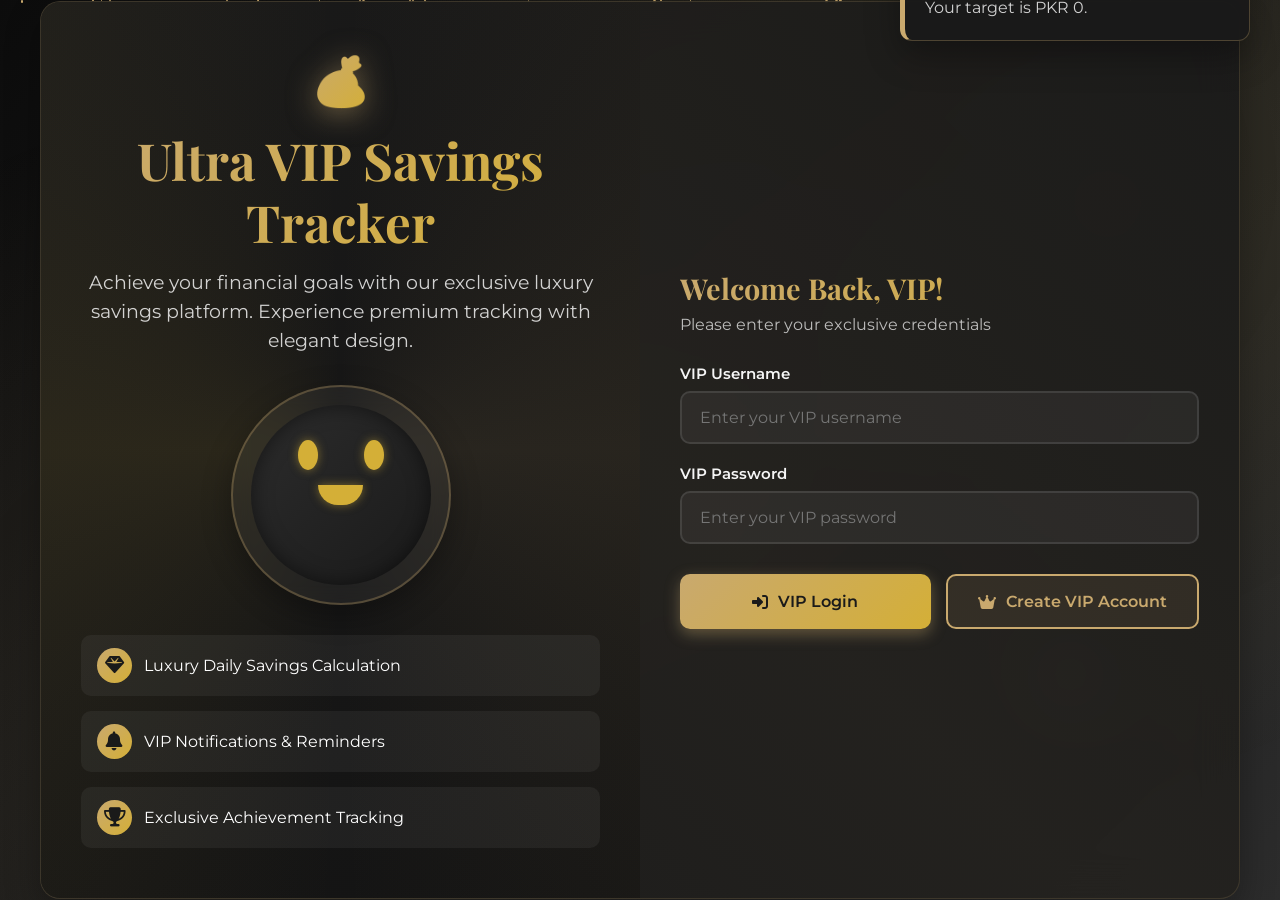
==== commit fd5e3f7c: "Create index.html" ====
--- a/index.html
+++ b/index.html
@@ -1,1498 +1,1924 @@
-<!DOCTYPE html>
-<html lang="en">
-<head>
-    <meta charset="UTF-8">
-    <meta name="viewport" content="width=device-width, initial-scale=1.0">
-    <title>Mr. Riaz | AI Developer & Advanced Trader</title>
-    <link rel="stylesheet" href="https://cdnjs.cloudflare.com/ajax/libs/font-awesome/6.4.0/css/all.min.css">
-    <link href="https://fonts.googleapis.com/css2?family=Poppins:wght@300;400;500;600;700;800&display=swap" rel="stylesheet">
-    <style>
-        * {
-            margin: 0;
-            padding: 0;
-            box-sizing: border-box;
-            font-family: 'Poppins', sans-serif;
-        }
-
-        :root {
-            --primary-color: #1a1a2e;
-            --secondary-color: #3498db;
-            --accent-color: #e74c3c;
-            --light-color: #ecf0f1;
-            --dark-color: #16213e;
-            --gold-color: #f1c40f;
-            --success-color: #2ecc71;
-            --ai-color: #9b59b6;
-            --gradient-1: linear-gradient(135deg, #667eea 0%, #764ba2 100%);
-            --gradient-2: linear-gradient(135deg, #f093fb 0%, #f5576c 100%);
-            --gradient-3: linear-gradient(135deg, #4facfe 0%, #00f2fe 100%);
-            --gradient-4: linear-gradient(135deg, #43e97b 0%, #38f9d7 100%);
-        }
-
-        html {
-            scroll-behavior: smooth;
-        }
-
-        body {
-            background-color: #0f0f1b;
-            color: #f5f5f5;
-            line-height: 1.6;
-            overflow-x: hidden;
-        }
-
-        .container {
-            width: 90%;
-            max-width: 1300px;
-            margin: 0 auto;
-            padding: 0 15px;
-        }
-
-        /* Header & Navigation */
-        header {
-            background-color: rgba(26, 26, 46, 0.95);
-            color: white;
-            position: fixed;
-            width: 100%;
-            top: 0;
-            z-index: 1000;
-            box-shadow: 0 5px 20px rgba(0, 0, 0, 0.3);
-            backdrop-filter: blur(10px);
-            transition: all 0.4s ease;
-        }
-
-        .header-scrolled {
-            padding: 10px 0;
-            background-color: rgba(10, 10, 20, 0.95);
-        }
-
-        .navbar {
-            display: flex;
-            justify-content: space-between;
-            align-items: center;
-            padding: 20px 0;
-            transition: all 0.4s ease;
-        }
-
-        .logo {
-            font-size: 1.8rem;
-            font-weight: 800;
-            color: white;
-            text-decoration: none;
-            background: var(--gradient-1);
-            -webkit-background-clip: text;
-            -webkit-text-fill-color: transparent;
-        }
-
-        .nav-links {
-            display: flex;
-            list-style: none;
-        }
-
-        .nav-links li {
-            margin-left: 30px;
-            position: relative;
-        }
-
-        .nav-links a {
-            color: white;
-            text-decoration: none;
-            font-weight: 500;
-            transition: color 0.3s;
-            position: relative;
-            padding: 5px 0;
-        }
-
-        .nav-links a::after {
-            content: '';
-            position: absolute;
-            width: 0;
-            height: 2px;
-            background: var(--gradient-2);
-            left: 0;
-            bottom: 0;
-            transition: width 0.4s ease;
-        }
-
-        .nav-links a:hover::after {
-            width: 100%;
-        }
-
-        .nav-links a:hover {
-            color: #9b59b6;
-        }
-
-        .menu-toggle {
-            display: none;
-            font-size: 1.5rem;
-            cursor: pointer;
-            color: white;
-        }
-
-        /* Hero Section */
-        .hero {
-            height: 100vh;
-            background: linear-gradient(rgba(15, 15, 27, 0.9), rgba(15, 15, 27, 0.9)), 
-                        url('https://images.unsplash.com/photo-1551288049-bebda4e38f71?ixlib=rb-4.0.3&ixid=M3wxMjA3fDB8MHxwaG90by1wYWdlfHx8fGVufDB8fHx8fA%3D%3D&auto=format&fit=crop&w=2070&q=80');
-            background-size: cover;
-            background-position: center;
-            background-attachment: fixed;
-            display: flex;
-            align-items: center;
-            text-align: center;
-            color: white;
-            padding-top: 80px;
-            position: relative;
-            overflow: hidden;
-        }
-
-        .hero::before {
-            content: '';
-            position: absolute;
-            width: 200%;
-            height: 200%;
-            background: radial-gradient(circle, rgba(155, 89, 182, 0.1) 0%, transparent 70%);
-            top: -50%;
-            left: -50%;
-            animation: pulse 20s infinite linear;
-        }
-
-        @keyframes pulse {
-            0% { transform: rotate(0deg); }
-            100% { transform: rotate(360deg); }
-        }
-
-        .hero-content h1 {
-            font-size: 4rem;
-            margin-bottom: 20px;
-            line-height: 1.2;
-            background: linear-gradient(135deg, #fff 0%, #9b59b6 100%);
-            -webkit-background-clip: text;
-            -webkit-text-fill-color: transparent;
-            text-shadow: 0 5px 15px rgba(0, 0, 0, 0.2);
-        }
-
-        .hero-content p {
-            font-size: 1.3rem;
-            margin-bottom: 40px;
-            max-width: 800px;
-            margin-left: auto;
-            margin-right: auto;
-            color: #ddd;
-        }
-
-        .highlight {
-            color: var(--gold-color);
-            font-weight: 700;
-        }
-
-        .ai-text {
-            color: var(--ai-color);
-            font-weight: 700;
-        }
-
-        .btn {
-            display: inline-block;
-            padding: 15px 35px;
-            background: var(--gradient-1);
-            color: white;
-            border-radius: 50px;
-            text-decoration: none;
-            font-weight: 600;
-            transition: all 0.4s ease;
-            border: none;
-            cursor: pointer;
-            position: relative;
-            overflow: hidden;
-            box-shadow: 0 10px 20px rgba(0, 0, 0, 0.2);
-            z-index: 1;
-        }
-
-        .btn::before {
-            content: '';
-            position: absolute;
-            top: 0;
-            left: 0;
-            width: 100%;
-            height: 100%;
-            background: var(--gradient-2);
-            z-index: -1;
-            transition: transform 0.5s ease;
-            transform: scaleX(0);
-            transform-origin: right;
-        }
-
-        .btn:hover::before {
-            transform: scaleX(1);
-            transform-origin: left;
-        }
-
-        .btn:hover {
-            transform: translateY(-5px);
-            box-shadow: 0 15px 30px rgba(0, 0, 0, 0.3);
-        }
-
-        .btn-gold {
-            background: var(--gradient-4);
-            color: #333;
-            margin-left: 15px;
-        }
-
-        .btn-ai {
-            background: var(--gradient-3);
-            margin-left: 15px;
-        }
-
-        /* Section Styling */
-        section {
-            padding: 120px 0;
-            position: relative;
-        }
-
-        .section-title {
-            text-align: center;
-            margin-bottom: 80px;
-        }
-
-        .section-title h2 {
-            font-size: 3rem;
-            color: white;
-            margin-bottom: 20px;
-            position: relative;
-            display: inline-block;
-            font-weight: 800;
-        }
-
-        .section-title h2::after {
-            content: '';
-            position: absolute;
-            width: 100px;
-            height: 5px;
-            background: var(--gradient-2);
-            bottom: -15px;
-            left: 50%;
-            transform: translateX(-50%);
-            border-radius: 10px;
-        }
-
-        .section-title p {
-            color: #bbb;
-            max-width: 700px;
-            margin: 0 auto;
-            font-size: 1.1rem;
-        }
-
-        /* About Section */
-        .about-content {
-            display: flex;
-            align-items: center;
-            gap: 60px;
-        }
-
-        .about-img {
-            flex: 1;
-            border-radius: 20px;
-            overflow: hidden;
-            box-shadow: 0 20px 40px rgba(0, 0, 0, 0.3);
-            position: relative;
-            transform: perspective(1000px) rotateY(-5deg);
-            transition: transform 0.5s ease;
-        }
-
-        .about-img:hover {
-            transform: perspective(1000px) rotateY(0deg);
-        }
-
-        .about-img::before {
-            content: '';
-            position: absolute;
-            top: 0;
-            left: 0;
-            width: 100%;
-            height: 100%;
-            background: var(--gradient-1);
-            opacity: 0.2;
-            z-index: 1;
-        }
-
-        .about-img img {
-            width: 100%;
-            height: auto;
-            display: block;
-            transition: transform 0.5s ease;
-        }
-
-        .about-img:hover img {
-            transform: scale(1.05);
-        }
-
-        .about-text {
-            flex: 1;
-        }
-
-        .about-text h3 {
-            font-size: 2.2rem;
-            margin-bottom: 25px;
-            color: white;
-            background: var(--gradient-3);
-            -webkit-background-clip: text;
-            -webkit-text-fill-color: transparent;
-        }
-
-        .about-text p {
-            margin-bottom: 25px;
-            color: #ccc;
-            font-size: 1.1rem;
-            line-height: 1.8;
-        }
-
-        .golden-words {
-            background: rgba(255, 255, 255, 0.05);
-            border-left: 5px solid var(--gold-color);
-            padding: 25px;
-            margin: 35px 0;
-            font-style: italic;
-            border-radius: 0 10px 10px 0;
-            position: relative;
-            backdrop-filter: blur(10px);
-            box-shadow: 0 10px 20px rgba(0, 0, 0, 0.1);
-        }
-
-        .golden-words::before {
-            content: '"';
-            font-size: 5rem;
-            color: var(--gold-color);
-            position: absolute;
-            top: -20px;
-            left: 15px;
-            opacity: 0.3;
-        }
-
-        /* Skills Section */
-        .skills-container {
-            display: grid;
-            grid-template-columns: repeat(auto-fill, minmax(300px, 1fr));
-            gap: 30px;
-        }
-
-        .skill-item {
-            background: rgba(255, 255, 255, 0.05);
-            border-radius: 15px;
-            padding: 0;
-            text-align: center;
-            box-shadow: 0 10px 30px rgba(0, 0, 0, 0.2);
-            transition: transform 0.4s, box-shadow 0.4s;
-            position: relative;
-            overflow: hidden;
-            backdrop-filter: blur(10px);
-            border: 1px solid rgba(255, 255, 255, 0.1);
-        }
-
-        .skill-item::before {
-            content: '';
-            position: absolute;
-            top: 0;
-            left: 0;
-            width: 100%;
-            height: 5px;
-            background: var(--gradient-2);
-        }
-
-        .skill-item:hover {
-            transform: translateY(-15px);
-            box-shadow: 0 20px 40px rgba(0, 0, 0, 0.3);
-        }
-
-        .skill-image {
-            height: 180px;
-            overflow: hidden;
-            position: relative;
-        }
-
-        .skill-image img {
-            width: 100%;
-            height: 100%;
-            object-fit: cover;
-            transition: transform 0.5s ease;
-        }
-
-        .skill-item:hover .skill-image img {
-            transform: scale(1.1);
-        }
-
-        .skill-info {
-            padding: 25px 20px;
-        }
-
-        .skill-icon {
-            font-size: 2.5rem;
-            margin-bottom: 15px;
-            color: var(--secondary-color);
-        }
-
-        .skill-item h3 {
-            font-size: 1.5rem;
-            color: white;
-            margin-bottom: 10px;
-        }
-
-        .skill-item p {
-            color: #bbb;
-            font-size: 0.95rem;
-        }
-
-        /* AI Section */
-        .ai-section {
-            background: var(--gradient-1);
-            color: white;
-            position: relative;
-            overflow: hidden;
-        }
-
-        .ai-section::before {
-            content: '';
-            position: absolute;
-            width: 200%;
-            height: 200%;
-            background: radial-gradient(circle, rgba(255, 255, 255, 0.1) 0%, transparent 70%);
-            top: -50%;
-            left: -50%;
-            animation: pulse 15s infinite linear;
-        }
-
-        .ai-section .section-title h2 {
-            color: white;
-        }
-
-        .ai-section .section-title p {
-            color: rgba(255, 255, 255, 0.8);
-        }
-
-        .ai-features {
-            display: grid;
-            grid-template-columns: repeat(auto-fill, minmax(320px, 1fr));
-            gap: 30px;
-        }
-
-        .ai-feature {
-            background: rgba(255, 255, 255, 0.1);
-            backdrop-filter: blur(10px);
-            border-radius: 15px;
-            padding: 35px 25px;
-            text-align: center;
-            transition: transform 0.4s;
-            border: 1px solid rgba(255, 255, 255, 0.2);
-            position: relative;
-            overflow: hidden;
-        }
-
-        .ai-feature::before {
-            content: '';
-            position: absolute;
-            top: 0;
-            left: 0;
-            width: 100%;
-            height: 5px;
-            background: var(--gradient-3);
-        }
-
-        .ai-feature:hover {
-            transform: translateY(-10px);
-            background: rgba(255, 255, 255, 0.15);
-        }
-
-        .ai-icon {
-            font-size: 3.5rem;
-            margin-bottom: 25px;
-            color: white;
-        }
-
-        .ai-feature h3 {
-            font-size: 1.6rem;
-            margin-bottom: 15px;
-        }
-
-        .ai-feature p {
-            color: rgba(255, 255, 255, 0.8);
-        }
-
-        /* Projects Section */
-        .projects-grid {
-            display: grid;
-            grid-template-columns: repeat(auto-fill, minmax(350px, 1fr));
-            gap: 35px;
-        }
-
-        .project-card {
-            background: rgba(255, 255, 255, 0.05);
-            border-radius: 15px;
-            overflow: hidden;
-            box-shadow: 0 10px 30px rgba(0, 0, 0, 0.2);
-            transition: transform 0.4s, box-shadow 0.4s;
-            position: relative;
-            backdrop-filter: blur(10px);
-            border: 1px solid rgba(255, 255, 255, 0.1);
-        }
-
-        .project-card::before {
-            content: '';
-            position: absolute;
-            top: 0;
-            left: 0;
-            width: 100%;
-            height: 100%;
-            background: linear-gradient(45deg, transparent, rgba(52, 152, 219, 0.1), transparent);
-            opacity: 0;
-            transition: opacity 0.4s;
-            z-index: 1;
-        }
-
-        .project-card:hover::before {
-            opacity: 1;
-        }
-
-        .project-card:hover {
-            transform: translateY(-15px);
-            box-shadow: 0 20px 40px rgba(0, 0, 0, 0.3);
-        }
-
-        .project-img {
-            height: 220px;
-            overflow: hidden;
-            position: relative;
-        }
-
-        .project-img img {
-            width: 100%;
-            height: 100%;
-            object-fit: cover;
-            transition: transform 0.6s ease;
-        }
-
-        .project-card:hover .project-img img {
-            transform: scale(1.1);
-        }
-
-        .project-info {
-            padding: 25px;
-            position: relative;
-            z-index: 2;
-        }
-
-        .project-info h3 {
-            font-size: 1.5rem;
-            margin-bottom: 15px;
-            color: white;
-        }
-
-        .project-info p {
-            color: #bbb;
-            margin-bottom: 20px;
-            line-height: 1.7;
-        }
-
-        .project-tags {
-            display: flex;
-            flex-wrap: wrap;
-            gap: 10px;
-            margin-bottom: 20px;
-        }
-
-        .project-tags span {
-            background: rgba(52, 152, 219, 0.2);
-            padding: 6px 12px;
-            border-radius: 20px;
-            font-size: 0.8rem;
-            color: #3498db;
-            border: 1px solid rgba(52, 152, 219, 0.3);
-        }
-
-        /* Trading Section */
-        .trading-section {
-            background: var(--gradient-2);
-            color: white;
-            position: relative;
-            overflow: hidden;
-        }
-
-        .trading-section::before {
-            content: '';
-            position: absolute;
-            width: 100%;
-            height: 100%;
-            background: url('https://images.unsplash.com/photo-1590283603385-17ffb3a7f29f?ixlib=rb-4.0.3&ixid=M3wxMjA3fDB8MHxwaG90by1wYWdlfHx8fGVufDB8fHx8fA%3D%3D&auto=format&fit=crop&w=1770&q=80');
-            background-size: cover;
-            background-position: center;
-            opacity: 0.1;
-        }
-
-        .trading-section .section-title h2 {
-            color: white;
-        }
-
-        .trading-section .section-title p {
-            color: rgba(255, 255, 255, 0.8);
-        }
-
-        .trading-content {
-            display: flex;
-            align-items: center;
-            gap: 60px;
-            position: relative;
-            z-index: 1;
-        }
-
-        .trading-text {
-            flex: 1;
-        }
-
-        .trading-text h3 {
-            font-size: 2.2rem;
-            margin-bottom: 25px;
-        }
-
-        .trading-text p {
-            margin-bottom: 25px;
-            color: rgba(255, 255, 255, 0.9);
-            font-size: 1.1rem;
-            line-height: 1.8;
-        }
-
-        .trading-img {
-            flex: 1;
-            border-radius: 15px;
-            overflow: hidden;
-            box-shadow: 0 20px 40px rgba(0, 0, 0, 0.3);
-            transform: perspective(1000px) rotateY(5deg);
-            transition: transform 0.5s ease;
-        }
-
-        .trading-img:hover {
-            transform: perspective(1000px) rotateY(0deg);
-        }
-
-        .trading-img img {
-            width: 100%;
-            height: auto;
-            display: block;
-        }
-
-        .course-features {
-            margin: 35px 0;
-        }
-
-        .course-features li {
-            margin-bottom: 12px;
-            list-style-type: none;
-            position: relative;
-            padding-left: 35px;
-            font-size: 1.1rem;
-        }
-
-        .course-features li:before {
-            content: '\f00c';
-            font-family: 'Font Awesome 5 Free';
-            font-weight: 900;
-            position: absolute;
-            left: 0;
-            color: var(--success-color);
-            font-size: 1.2rem;
-        }
-
-        /* Contact Section */
-        .contact-container {
-            display: flex;
-            gap: 60px;
-        }
-
-        .contact-info {
-            flex: 1;
-        }
-
-        .contact-item {
-            display: flex;
-            align-items: center;
-            margin-bottom: 35px;
-            background: rgba(255, 255, 255, 0.05);
-            padding: 25px;
-            border-radius: 15px;
-            box-shadow: 0 10px 20px rgba(0, 0, 0, 0.1);
-            transition: transform 0.4s;
-            backdrop-filter: blur(10px);
-            border: 1px solid rgba(255, 255, 255, 0.1);
-        }
-
-        .contact-item:hover {
-            transform: translateY(-10px);
-            background: rgba(255, 255, 255, 0.08);
-        }
-
-        .contact-icon {
-            width: 70px;
-            height: 70px;
-            background: var(--gradient-1);
-            color: white;
-            border-radius: 50%;
-            display: flex;
-            align-items: center;
-            justify-content: center;
-            font-size: 1.8rem;
-            margin-right: 25px;
-            box-shadow: 0 10px 20px rgba(0, 0, 0, 0.2);
-        }
-
-        .contact-details h3 {
-            font-size: 1.3rem;
-            margin-bottom: 8px;
-            color: white;
-        }
-
-        .contact-details p {
-            color: #bbb;
-        }
-
-        .contact-form {
-            flex: 1;
-            background: rgba(255, 255, 255, 0.05);
-            padding: 40px;
-            border-radius: 15px;
-            box-shadow: 0 15px 30px rgba(0, 0, 0, 0.2);
-            backdrop-filter: blur(10px);
-            border: 1px solid rgba(255, 255, 255, 0.1);
-        }
-
-        .form-group {
-            margin-bottom: 25px;
-        }
-
-        .form-group label {
-            display: block;
-            margin-bottom: 10px;
-            color: white;
-            font-weight: 500;
-        }
-
-        .form-control {
-            width: 100%;
-            padding: 15px 20px;
-            background: rgba(255, 255, 255, 0.08);
-            border: 1px solid rgba(255, 255, 255, 0.2);
-            border-radius: 10px;
-            font-size: 1rem;
-            transition: all 0.3s;
-            color: white;
-        }
-
-        .form-control:focus {
-            border-color: var(--secondary-color);
-            outline: none;
-            box-shadow: 0 0 0 3px rgba(52, 152, 219, 0.2);
-            background: rgba(255, 255, 255, 0.12);
-        }
-
-        textarea.form-control {
-            min-height: 180px;
-            resize: vertical;
-        }
-
-        /* Footer */
-        footer {
-            background-color: var(--dark-color);
-            color: white;
-            padding: 70px 0 25px;
-            position: relative;
-        }
-
-        .footer-content {
-            display: flex;
-            justify-content: space-between;
-            margin-bottom: 50px;
-        }
-
-        .footer-logo {
-            font-size: 2rem;
-            font-weight: 800;
-            margin-bottom: 25px;
-            background: var(--gradient-1);
-            -webkit-background-clip: text;
-            -webkit-text-fill-color: transparent;
-        }
-
-        .footer-about p {
-            max-width: 350px;
-            color: #bbb;
-            margin-bottom: 25px;
-            line-height: 1.7;
-        }
-
-        .social-links {
-            display: flex;
-            gap: 15px;
-        }
-
-        .social-links a {
-            display: flex;
-            align-items: center;
-            justify-content: center;
-            width: 45px;
-            height: 45px;
-            background: rgba(255, 255, 255, 0.1);
-            color: white;
-            border-radius: 50%;
-            text-decoration: none;
-            transition: all 0.4s ease;
-            backdrop-filter: blur(10px);
-            border: 1px solid rgba(255, 255, 255, 0.1);
-        }
-
-        .social-links a:hover {
-            background: var(--gradient-1);
-            transform: translateY(-5px);
-            box-shadow: 0 10px 20px rgba(0, 0, 0, 0.2);
-        }
-
-        .footer-links h3 {
-            font-size: 1.4rem;
-            margin-bottom: 25px;
-            color: white;
-        }
-
-        .footer-links ul {
-            list-style: none;
-        }
-
-        .footer-links li {
-            margin-bottom: 12px;
-        }
-
-        .footer-links a {
-            color: #bbb;
-            text-decoration: none;
-            transition: color 0.3s;
-            font-size: 1.05rem;
-        }
-
-        .footer-links a:hover {
-            color: var(--secondary-color);
-        }
-
-        .copyright {
-            text-align: center;
-            padding-top: 30px;
-            border-top: 1px solid rgba(255, 255, 255, 0.1);
-            color: #bbb;
-            font-size: 0.95rem;
-        }
-
-        /* Floating Elements */
-        .floating-elements {
-            position: fixed;
-            top: 0;
-            left: 0;
-            width: 100%;
-            height: 100%;
-            pointer-events: none;
-            z-index: -1;
-        }
-
-        .floating-element {
-            position: absolute;
-            background: rgba(255, 255, 255, 0.03);
-            border-radius: 50%;
-            animation: float 20s infinite linear;
-        }
-
-        @keyframes float {
-            0% {
-                transform: translate(0, 0) rotate(0deg);
-            }
-            100% {
-                transform: translate(100px, 100px) rotate(360deg);
-            }
-        }
-
-        /* Particle Background */
-        .particles-js {
-            position: absolute;
-            width: 100%;
-            height: 100%;
-            top: 0;
-            left: 0;
-            z-index: -1;
-        }
-
-        /* Responsive Design */
-        @media (max-width: 1200px) {
-            .hero-content h1 {
-                font-size: 3.5rem;
-            }
-            
-            .section-title h2 {
-                font-size: 2.7rem;
-            }
-        }
-
-        @media (max-width: 992px) {
-            .about-content, .trading-content, .contact-container {
-                flex-direction: column;
-            }
-            
-            .about-img, .trading-img {
-                width: 100%;
-            }
-            
-            .hero-content h1 {
-                font-size: 3rem;
-            }
-            
-            .footer-content {
-                flex-direction: column;
-                gap: 40px;
-            }
-        }
-
-        @media (max-width: 768px) {
-            .menu-toggle {
-                display: block;
-            }
-            
-            .nav-links {
-                position: fixed;
-                top: 80px;
-                left: -100%;
-                width: 100%;
-                height: calc(100vh - 80px);
-                background-color: rgba(26, 26, 46, 0.98);
-                flex-direction: column;
-                align-items: center;
-                padding-top: 80px;
-                transition: left 0.4s ease;
-                backdrop-filter: blur(10px);
-            }
-            
-            .nav-links.active {
-                left: 0;
-            }
-            
-            .nav-links li {
-                margin: 20px 0;
-            }
-            
-            .hero-content h1 {
-                font-size: 2.5rem;
-            }
-            
-            .section-title h2 {
-                font-size: 2.3rem;
-            }
-            
-            .btn {
-                display: block;
-                width: 100%;
-                margin-bottom: 15px;
-            }
-            
-            .btn-gold, .btn-ai {
-                margin-left: 0;
-            }
-        }
-
-        @media (max-width: 576px) {
-            .section-title h2 {
-                font-size: 2rem;
-            }
-            
-            .hero-content h1 {
-                font-size: 2.2rem;
-            }
-            
-            .skills-container, .projects-grid, .ai-features {
-                grid-template-columns: 1fr;
-            }
-        }
-    </style>
-</head>
-<body>
-    <!-- Floating Elements -->
-    <div class="floating-elements">
-        <div class="floating-element" style="width: 100px; height: 100px; top: 10%; left: 5%;"></div>
-        <div class="floating-element" style="width: 150px; height: 150px; top: 60%; left: 80%;"></div>
-        <div class="floating-element" style="width: 80px; height: 80px; top: 80%; left: 10%;"></div>
-        <div class="floating-element" style="width: 120px; height: 120px; top: 30%; left: 70%;"></div>
-    </div>
-
-    <!-- Header & Navigation -->
-    <header id="header">
-        <div class="container">
-            <nav class="navbar">
-                <a href="#" class="logo">Mr.<span>Riaz</span></a>
-                <div class="menu-toggle" id="menu-toggle">
-                    <i class="fas fa-bars"></i>
-                </div>
-                <ul class="nav-links" id="nav-links">
-                    <li><a href="#home">Home</a></li>
-                    <li><a href="#about">About</a></li>
-                    <li><a href="#skills">Skills</a></li>
-                    <li><a href="#ai">AI Expertise</a></li>
-                    <li><a href="#projects">Projects</a></li>
-                    <li><a href="#trading">Trading</a></li>
-                    <li><a href="#contact">Contact</a></li>
-                </ul>
-            </nav>
-        </div>
-    </header>
-
-    <!-- Hero Section -->
-    <section class="hero" id="home">
-        <div class="container">
-            <div class="hero-content">
-                <h1>Mr. Riaz: <span class="highlight">AI Developer</span> & <span class="ai-text">Advanced Trader</span></h1>
-                <p>Creating cutting-edge AI solutions and mastering financial markets with innovative trading algorithms. Welcome to my professional portfolio.</p>
-                <div>
-                    <a href="#projects" class="btn">View My Work</a>
-                    <a href="#contact" class="btn btn-gold">Get In Touch</a>
-                    <a href="#ai" class="btn btn-ai">AI Solutions</a>
-                </div>
-            </div>
-        </div>
-    </section>
-
-    <!-- About Section -->
-    <section id="about">
-        <div class="container">
-            <div class="section-title">
-                <h2>About Me</h2>
-                <p>Learn more about my background, skills, and professional journey</p>
-            </div>
-            <div class="about-content">
-                <div class="about-img">
-                    <img src="https://i.postimg.cc/QtSGtfzK/Screenshot-20251027-223403-Tik-Tok.jpg" alt="Mr. Riaz">
-                </div>
-                <div class="about-text">
-                    <h3>AI Developer & Financial Analyst</h3>
-                    <p>With extensive experience in artificial intelligence development and financial markets, I bring a unique combination of technical expertise and market insight to every project.</p>
-                    <p>My passion lies in creating intelligent, scalable AI solutions while navigating the complexities of global financial markets with proven algorithmic strategies.</p>
-                    
-                    <div class="golden-words">
-                        "Success in AI development and trading comes from innovation, continuous learning, and the ability to adapt to rapidly changing environments. The future belongs to those who can merge technology with strategic thinking."
-                    </div>
-                    
-                    <p>I believe in the transformative power of AI to solve complex problems and the importance of data-driven financial strategies in building sustainable wealth.</p>
-                    <a href="#contact" class="btn">Contact Me</a>
-                </div>
-            </div>
-        </div>
-    </section>
-
-    <!-- Skills Section -->
-    <section id="skills">
-        <div class="container">
-            <div class="section-title">
-                <h2>My Skills</h2>
-                <p>Technical expertise across multiple programming languages and AI platforms</p>
-            </div>
-            <div class="skills-container">
-                <div class="skill-item">
-                    <div class="skill-image">
-                        <img src="https://images.unsplash.com/photo-1526379879527-8559ecfcaec0?ixlib=rb-4.0.3&ixid=M3wxMjA3fDB8MHxwaG90by1wYWdlfHx8fGVufDB8fHx8fA%3D%3D&auto=format&fit=crop&w=1032&q=80" alt="Python Code">
-                    </div>
-                    <div class="skill-info">
-                        <div class="skill-icon">
-                            <i class="fab fa-python"></i>
-                        </div>
-                        <h3>Python</h3>
-                        <p>Advanced Python programming for AI, machine learning, data analysis, and automation.</p>
-                    </div>
-                </div>
-                <div class="skill-item">
-                    <div class="skill-image">
-                        <img src="https://images.unsplash.com/photo-1542831371-29b0f74f9713?ixlib=rb-4.0.3&ixid=M3wxMjA3fDB8MHxwaG90by1wYWdlfHx8fGVufDB8fHx8fA%3D%3D&auto=format&fit=crop&w=1170&q=80" alt="HTML Code">
-                    </div>
-                    <div class="skill-info">
-                        <div class="skill-icon">
-                            <i class="fab fa-html5"></i>
-                        </div>
-                        <h3>HTML5</h3>
-                        <p>Modern semantic HTML5 for building responsive and accessible web applications.</p>
-                    </div>
-                </div>
-                <div class="skill-item">
-                    <div class="skill-image">
-                        <img src="https://images.unsplash.com/photo-1507003211169-0a1dd7228f2d?ixlib=rb-4.0.3&ixid=M3wxMjA3fDB8MHxwaG90by1wYWdlfHx8fGVufDB8fHx8fA%3D%3D&auto=format&fit=crop&w=774&q=80" alt="CSS Code">
-                    </div>
-                    <div class="skill-info">
-                        <div class="skill-icon">
-                            <i class="fab fa-css3-alt"></i>
-                        </div>
-                        <h3>CSS3</h3>
-                        <p>Advanced CSS3 with animations, flexbox, grid, and modern design techniques.</p>
-                    </div>
-                </div>
-                <div class="skill-item">
-                    <div class="skill-image">
-                        <img src="https://images.unsplash.com/photo-1526318472351-c75fcf070305?ixlib=rb-4.0.3&ixid=M3wxMjA3fDB8MHxwaG90by1wYWdlfHx8fGVufDB8fHx8fA%3D%3D&auto=format&fit=crop&w=1170&q=80" alt="Java Code">
-                    </div>
-                    <div class="skill-info">
-                        <div class="skill-icon">
-                            <i class="fab fa-java"></i>
-                        </div>
-                        <h3>Java</h3>
-                        <p>Object-oriented Java programming for enterprise applications and Android development.</p>
-                    </div>
-                </div>
-                <div class="skill-item">
-                    <div class="skill-image">
-                        <img src="https://images.unsplash.com/photo-1555949963-aa79dcee981c?ixlib=rb-4.0.3&ixid=M3wxMjA3fDB8MHxwaG90by1wYWdlfHx8fGVufDB8fHx8fA%3D%3D&auto=format&fit=crop&w=1770&q=80" alt="AI & ML">
-                    </div>
-                    <div class="skill-info">
-                        <div class="skill-icon">
-                            <i class="fas fa-robot"></i>
-                        </div>
-                        <h3>AI & ML</h3>
-                        <p>Machine learning algorithms, deep learning, and artificial intelligence solutions.</p>
-                    </div>
-                </div>
-                <div class="skill-item">
-                    <div class="skill-image">
-                        <img src="https://images.unsplash.com/photo-1620712943543-bcc4688e7485?ixlib=rb-4.0.3&ixid=M3wxMjA3fDB8MHxwaG90by1wYWdlfHx8fGVufDB8fHx8fA%3D%3D&auto=format&fit=crop&w=1170&q=80" alt="Neural Networks">
-                    </div>
-                    <div class="skill-info">
-                        <div class="skill-icon">
-                            <i class="fas fa-brain"></i>
-                        </div>
-                        <h3>Neural Networks</h3>
-                        <p>Design and implementation of complex neural network architectures for various applications.</p>
-                    </div>
-                </div>
-            </div>
-        </div>
-    </section>
-
-    <!-- AI Section -->
-    <section class="ai-section" id="ai">
-        <div class="container">
-            <div class="section-title">
-                <h2>AI & Advanced Technologies</h2>
-                <p>Cutting-edge artificial intelligence solutions and innovative technologies</p>
-            </div>
-            <div class="ai-features">
-                <div class="ai-feature">
-                    <div class="ai-icon">
-                        <i class="fas fa-brain"></i>
-                    </div>
-                    <h3>Machine Learning</h3>
-                    <p>Advanced ML algorithms for predictive analytics, pattern recognition, and intelligent decision-making systems.</p>
-                </div>
-                <div class="ai-feature">
-                    <div class="ai-icon">
-                        <i class="fas fa-network-wired"></i>
-                    </div>
-                    <h3>Neural Networks</h3>
-                    <p>Deep learning architectures for complex problem solving, image recognition, and natural language processing.</p>
-                </div>
-                <div class="ai-feature">
-                    <div class="ai-icon">
-                        <i class="fas fa-chart-bar"></i>
-                    </div>
-                    <h3>Data Science</h3>
-                    <p>Extracting insights from complex datasets to drive business intelligence and strategic decision-making.</p>
-                </div>
-                <div class="ai-feature">
-                    <div class="ai-icon">
-                        <i class="fas fa-robot"></i>
-                    </div>
-                    <h3>AI Automation</h3>
-                    <p>Intelligent automation solutions that streamline processes and enhance operational efficiency.</p>
-                </div>
-                <div class="ai-feature">
-                    <div class="ai-icon">
-                        <i class="fas fa-comment-alt"></i>
-                    </div>
-                    <h3>NLP Systems</h3>
-                    <p>Natural language processing for chatbots, sentiment analysis, and language translation applications.</p>
-                </div>
-                <div class="ai-feature">
-                    <div class="ai-icon">
-                        <i class="fas fa-eye"></i>
-                    </div>
-                    <h3>Computer Vision</h3>
-                    <p>Image and video analysis for object detection, facial recognition, and visual data interpretation.</p>
-                </div>
-            </div>
-        </div>
-    </section>
-
-    <!-- Projects Section -->
-    <section id="projects">
-        <div class="container">
-            <div class="section-title">
-                <h2>My Projects</h2>
-                <p>A showcase of my recent AI development and trading projects</p>
-            </div>
-            <div class="projects-grid">
-                <div class="project-card">
-                    <div class="project-img">
-                        <img src="https://images.unsplash.com/photo-1555949963-aa79dcee981c?ixlib=rb-4.0.3&ixid=M3wxMjA3fDB8MHxwaG90by1wYWdlfHx8fGVufDB8fHx8fA%3D%3D&auto=format&fit=crop&w=1770&q=80" alt="AI Trading System">
-                    </div>
-                    <div class="project-info">
-                        <h3>AI Trading Algorithm</h3>
-                        <p>Advanced algorithmic trading system with machine learning capabilities for market prediction and automated execution.</p>
-                        <div class="project-tags">
-                            <span>Python</span>
-                            <span>Machine Learning</span>
-                            <span>TensorFlow</span>
-                            <span>Financial Data</span>
-                        </div>
-                        <a href="#" class="btn">View Details</a>
-                    </div>
-                </div>
-                <div class="project-card">
-                    <div class="project-img">
-                        <img src="https://images.unsplash.com/photo-1551288049-bebda4e38f71?ixlib=rb-4.0.3&ixid=M3wxMjA3fDB8MHxwaG90by1wYWdlfHx8fGVufDB8fHx8fA%3D%3D&auto=format&fit=crop&w=1770&q=80" alt="Neural Network">
-                    </div>
-                    <div class="project-info">
-                        <h3>Deep Learning Framework</h3>
-                        <p>Custom neural network architecture for complex pattern recognition and prediction tasks with real-time processing.</p>
-                        <div class="project-tags">
-                            <span>Python</span>
-                            <span>PyTorch</span>
-                            <span>Neural Networks</span>
-                            <span>Data Science</span>
-                        </div>
-                        <a href="#" class="btn">View Details</a>
-                    </div>
-                </div>
-                <div class="project-card">
-                    <div class="project-img">
-                        <img src="https://images.unsplash.com/photo-1551650975-87deedd944c3?ixlib=rb-4.0.3&ixid=M3wxMjA3fDB8MHxwaG90by1wYWdlfHx8fGVufDB8fHx8fA%3D%3D&auto=format&fit=crop&w=1674&q=80" alt="AI Assistant">
-                    </div>
-                    <div class="project-info">
-                        <h3>Intelligent AI Assistant</h3>
-                        <p>Natural language processing system for automated customer service and support with contextual understanding.</p>
-                        <div class="project-tags">
-                            <span>Python</span>
-                            <span>NLP</span>
-                            <span>Chatbot</span>
-                            <span>API Integration</span>
-                        </div>
-                        <a href="#" class="btn">View Details</a>
-                    </div>
-                </div>
-            </div>
-        </div>
-    </section>
-
-    <!-- Trading Section -->
-    <section class="trading-section" id="trading">
-        <div class="container">
-            <div class="section-title">
-                <h2>Advanced Trading Course</h2>
-                <p>Master the financial markets with my comprehensive AI-powered trading program</p>
-            </div>
-            <div class="trading-content">
-                <div class="trading-text">
-                    <h3>Become a Professional Algorithmic Trader</h3>
-                    <p>My advanced trading course is designed to take you from beginner to expert trader, with AI-powered strategies that work in today's volatile markets.</p>
-                    
-                    <ul class="course-features">
-                        <li>AI-Powered Technical Analysis</li>
-                        <li>Advanced Risk Management Algorithms</li>
-                        <li>Machine Learning for Market Prediction</li>
-                        <li>Psychology of Algorithmic Trading</li>
-                        <li>Live Trading Sessions with AI Tools</li>
-                        <li>Portfolio Optimization Techniques</li>
-                        <li>Backtesting Trading Strategies</li>
-                        <li>Quantum Finance Fundamentals</li>
-                    </ul>
-                    
-                    <p>Whether you're interested in stocks, forex, cryptocurrencies, or derivatives, this course provides the AI foundation you need for successful algorithmic trading.</p>
-                    <a href="#contact" class="btn btn-gold">Enroll Now</a>
-                </div>
-                <div class="trading-img">
-                    <img src="https://images.unsplash.com/photo-1611974789855-9c2a0a7236a3?ixlib=rb-4.0.3&ixid=M3wxMjA3fDB8MHxwaG90by1wYWdlfHx8fGVufDB8fHx8fA%3D%3D&auto=format&fit=crop&w=1770&q=80" alt="Trading Dashboard">
-                </div>
-            </div>
-        </div>
-    </section>
-
-    <!-- Contact Section -->
-    <section id="contact">
-        <div class="container">
-            <div class="section-title">
-                <h2>Contact Me</h2>
-                <p>Get in touch for AI collaborations, projects, or trading consultations</p>
-            </div>
-            <div class="contact-container">
-                <div class="contact-info">
-                    <div class="contact-item">
-                        <div class="contact-icon">
-                            <i class="fas fa-map-marker-alt"></i>
-                        </div>
-                        <div class="contact-details">
-                            <h3>Location</h3>
-                            <p>Pakistan</p>
-                        </div>
-                    </div>
-                    <div class="contact-item">
-                        <div class="contact-icon">
-                            <i class="fas fa-envelope"></i>
-                        </div>
-                        <div class="contact-details">
-                            <h3>Email</h3>
-                            <p>xstylishriaz72@gmail.com</p>
-                        </div>
-                    </div>
-                    <div class="contact-item">
-                        <div class="contact-icon">
-                            <i class="fab fa-whatsapp"></i>
-                        </div>
-                        <div class="contact-details">
-                            <h3>WhatsApp</h3>
-                            <p>+92 333 4912454</p>
-                        </div>
-                    </div>
-                    <div class="contact-item">
-                        <div class="contact-icon">
-                            <i class="fab fa-facebook-f"></i>
-                        </div>
-                        <div class="contact-details">
-                            <h3>Facebook</h3>
-                            <p>facebook.com/profile.php?id=61581883223539</p>
-                        </div>
-                    </div>
-                </div>
-                <div class="contact-form">
-                    <form id="contactForm">
-                        <div class="form-group">
-                            <label for="name">Your Name</label>
-                            <input type="text" id="name" class="form-control" placeholder="Enter your name" required>
-                        </div>
-                        <div class="form-group">
-                            <label for="email">Your Email</label>
-                            <input type="email" id="email" class="form-control" placeholder="Enter your email" required>
-                        </div>
-                        <div class="form-group">
-                            <label for="subject">Subject</label>
-                            <input type="text" id="subject" class="form-control" placeholder="Enter subject" required>
-                        </div>
-                        <div class="form-group">
-                            <label for="message">Your Message</label>
-                            <textarea id="message" class="form-control" placeholder="Enter your message" required></textarea>
-                        </div>
-                        <button type="submit" class="btn">Send Message</button>
-                    </form>
-                </div>
-            </div>
-        </div>
-    </section>
-
-    <!-- Footer -->
-    <footer>
-        <div class="container">
-            <div class="footer-content">
-                <div class="footer-about">
-                    <div class="footer-logo">Mr.<span>Riaz</span></div>
-                    <p>AI developer and advanced algorithmic trader creating innovative solutions and mastering financial markets with cutting-edge technology.</p>
-                    <div class="social-links">
-                        <a href="https://wa.me/923334912454" target="_blank"><i class="fab fa-whatsapp"></i></a>
-                        <a href="https://www.facebook.com/profile.php?id=61581883223539&mibextid=ZbWKwL" target="_blank"><i class="fab fa-facebook-f"></i></a>
-                        <a href="#"><i class="fab fa-twitter"></i></a>
-                        <a href="#"><i class="fab fa-linkedin-in"></i></a>
-                        <a href="#"><i class="fab fa-github"></i></a>
-                    </div>
-                </div>
-                <div class="footer-links">
-                    <h3>Quick Links</h3>
-                    <ul>
-                        <li><a href="#home">Home</a></li>
-                        <li><a href="#about">About</a></li>
-                        <li><a href="#skills">Skills</a></li>
-                        <li><a href="#ai">AI Expertise</a></li>
-                        <li><a href="#projects">Projects</a></li>
-                        <li><a href="#trading">Trading</a></li>
-                    </ul>
-                </div>
-                <div class="footer-links">
-                    <h3>Services</h3>
-                    <ul>
-                        <li><a href="#">AI Development</a></li>
-                        <li><a href="#">Machine Learning</a></li>
-                        <li><a href="#">Algorithmic Trading</a></li>
-                        <li><a href="#">Data Science</a></li>
-                        <li><a href="#">Trading Consultation</a></li>
-                    </ul>
-                </div>
-            </div>
-            <div class="copyright">
-                <p>&copy; 2023 Mr. Riaz. All Rights Reserved. | AI Developer & Advanced Trader</p>
-            </div>
-        </div>
-    </footer>
-
-    <script>
-        // Mobile Menu Toggle
-        const menuToggle = document.getElementById('menu-toggle');
-        const navLinks = document.getElementById('nav-links');
-        
-        menuToggle.addEventListener('click', () => {
-            navLinks.classList.toggle('active');
-        });
-        
-        // Close mobile menu when clicking on a link
-        document.querySelectorAll('.nav-links a').forEach(link => {
-            link.addEventListener('click', () => {
-                navLinks.classList.remove('active');
-            });
-        });
-        
-        // Contact Form Submission
-        document.getElementById('contactForm').addEventListener('submit', function(e) {
-            e.preventDefault();
-            alert('Thank you for your message, Mr. Riaz will get back to you soon!');
-            this.reset();
-        });
-
-        // Add scroll effect to navbar
-        window.addEventListener('scroll', function() {
-            const header = document.getElementById('header');
-            if (window.scrollY > 100) {
-                header.classList.add('header-scrolled');
-            } else {
-                header.classList.remove('header-scrolled');
-            }
-        });
-
-        // Create floating elements dynamically
-        function createFloatingElements() {
-            const container = document.querySelector('.floating-elements');
-            const colors = [
-                'rgba(155, 89, 182, 0.1)',
-                'rgba(52, 152, 219, 0.1)',
-                'rgba(46, 204, 113, 0.1)',
-                'rgba(241, 196, 15, 0.1)'
-            ];
-            
-            for (let i = 0; i < 8; i++) {
-                const element = document.createElement('div');
-                element.classList.add('floating-element');
-                
-                const size = Math.random() * 100 + 50;
-                const top = Math.random() * 100;
-                const left = Math.random() * 100;
-                const color = colors[Math.floor(Math.random() * colors.length)];
-                const duration = Math.random() * 30 + 20;
-                
-                element.style.width = `${size}px`;
-                element.style.height = `${size}px`;
-                element.style.top = `${top}%`;
-                element.style.left = `${left}%`;
-                element.style.background = color;
-                element.style.animationDuration = `${duration}s`;
-                
-                container.appendChild(element);
-            }
-        }
-        
-        createFloatingElements();
-    </script>
-</body>
-</html>+<!DOCTYPE html>
+<html lang="en">
+<head>
+    <meta charset="UTF-8">
+    <meta name="viewport" content="width=device-width, initial-scale=1.0, maximum-scale=1.0, user-scalable=no">
+    <title>Ultra VIP Luxury Savings Tracker</title>
+    <link rel="stylesheet" href="https://cdnjs.cloudflare.com/ajax/libs/font-awesome/6.4.0/css/all.min.css">
+    <link href="https://fonts.googleapis.com/css2?family=Playfair+Display:wght@400;700&family=Montserrat:wght@300;400;500;600;700&display=swap" rel="stylesheet">
+    <style>
+        :root {
+            --primary: #C9A96E;
+            --primary-dark: #B89450;
+            --secondary: #1A1A1A;
+            --accent: #D4AF37;
+            --light: #F5F5F5;
+            --dark: #121212;
+            --success: #2E8B57;
+            --whatsapp: #25D366;
+            --facebook: #3b5998;
+            --hacker-green: #00FF00;
+            --gradient: linear-gradient(135deg, var(--primary), var(--accent));
+            --gradient-dark: linear-gradient(135deg, var(--primary-dark), #9E7A3D);
+            --shadow: 0 15px 35px rgba(0, 0, 0, 0.1);
+            --shadow-dark: 0 15px 35px rgba(0, 0, 0, 0.3);
+            --transition: all 0.4s cubic-bezier(0.25, 0.46, 0.45, 0.94);
+            --border-radius: 20px;
+        }
+
+        * {
+            margin: 0;
+            padding: 0;
+            box-sizing: border-box;
+            font-family: 'Montserrat', sans-serif;
+            -webkit-tap-highlight-color: transparent;
+        }
+
+        html, body {
+            height: 100%;
+            overflow-x: hidden;
+        }
+
+        body {
+            background: linear-gradient(135deg, #0c0c0c 0%, #2c2c2c 100%);
+            color: var(--light);
+            min-height: 100vh;
+            display: flex;
+            align-items: center;
+            justify-content: center;
+            padding: 15px;
+            position: relative;
+            -webkit-font-smoothing: antialiased;
+        }
+
+        body::before {
+            content: '';
+            position: fixed;
+            top: 0;
+            left: 0;
+            width: 100%;
+            height: 100%;
+            background: 
+                radial-gradient(circle at 20% 80%, rgba(201, 169, 110, 0.1) 0%, transparent 50%),
+                radial-gradient(circle at 80% 20%, rgba(212, 175, 55, 0.1) 0%, transparent 50%),
+                radial-gradient(circle at 40% 40%, rgba(255, 255, 255, 0.05) 0%, transparent 50%);
+            z-index: -1;
+        }
+
+        .floating-elements {
+            position: fixed;
+            top: 0;
+            left: 0;
+            width: 100%;
+            height: 100%;
+            pointer-events: none;
+            z-index: -1;
+        }
+
+        .floating-element {
+            position: absolute;
+            background: rgba(201, 169, 110, 0.1);
+            border-radius: 50%;
+            animation: float 15s infinite linear;
+        }
+
+        .floating-element:nth-child(1) {
+            width: 60px;
+            height: 60px;
+            top: 10%;
+            left: 10%;
+            animation-delay: 0s;
+        }
+
+        .floating-element:nth-child(2) {
+            width: 90px;
+            height: 90px;
+            top: 70%;
+            left: 80%;
+            animation-delay: -5s;
+        }
+
+        .floating-element:nth-child(3) {
+            width: 45px;
+            height: 45px;
+            top: 20%;
+            left: 85%;
+            animation-delay: -10s;
+        }
+
+        .floating-element:nth-child(4) {
+            width: 75px;
+            height: 75px;
+            top: 80%;
+            left: 15%;
+            animation-delay: -7s;
+        }
+
+        .container {
+            width: 100%;
+            max-width: 100%;
+            margin: 0 auto;
+        }
+
+        /* Login Screen Styles */
+        .login-screen {
+            display: flex;
+            flex-direction: column;
+            width: 100%;
+            min-height: 100vh;
+            background: rgba(26, 26, 26, 0.9);
+            border-radius: var(--border-radius);
+            overflow: hidden;
+            box-shadow: var(--shadow-dark);
+            backdrop-filter: blur(20px);
+            border: 1px solid rgba(201, 169, 110, 0.2);
+            position: relative;
+        }
+
+        .login-screen::before {
+            content: '';
+            position: absolute;
+            top: 0;
+            left: 0;
+            width: 100%;
+            height: 100%;
+            background: linear-gradient(45deg, transparent, rgba(201, 169, 110, 0.05), transparent);
+            z-index: 1;
+        }
+
+        .login-left {
+            flex: 1;
+            background: linear-gradient(135deg, rgba(26, 26, 26, 0.9), rgba(18, 18, 18, 0.9));
+            display: flex;
+            flex-direction: column;
+            align-items: center;
+            justify-content: center;
+            padding: 40px 25px;
+            color: white;
+            position: relative;
+            overflow: hidden;
+            z-index: 2;
+        }
+
+        .login-left::before {
+            content: '';
+            position: absolute;
+            width: 300%;
+            height: 300%;
+            background: conic-gradient(from 0deg, transparent, rgba(201, 169, 110, 0.1), transparent, rgba(212, 175, 55, 0.1), transparent);
+            animation: rotate 30s linear infinite;
+            z-index: -1;
+        }
+
+        .login-content {
+            position: relative;
+            z-index: 2;
+            text-align: center;
+            width: 100%;
+        }
+
+        .logo {
+            font-size: 3rem;
+            margin-bottom: 20px;
+            display: inline-block;
+            animation: float 3s ease-in-out infinite;
+            background: var(--gradient);
+            -webkit-background-clip: text;
+            background-clip: text;
+            color: transparent;
+            filter: drop-shadow(0 5px 15px rgba(201, 169, 110, 0.5));
+        }
+
+        .login-left h1 {
+            font-size: 2.2rem;
+            margin-bottom: 15px;
+            font-weight: 700;
+            font-family: 'Playfair Display', serif;
+            background: var(--gradient);
+            -webkit-background-clip: text;
+            background-clip: text;
+            color: transparent;
+            line-height: 1.2;
+        }
+
+        .login-left p {
+            font-size: 1rem;
+            margin-bottom: 30px;
+            opacity: 0.8;
+            max-width: 100%;
+            margin-left: auto;
+            margin-right: auto;
+            line-height: 1.5;
+        }
+
+        .character-container {
+            width: 180px;
+            height: 180px;
+            margin: 0 auto 30px;
+            border-radius: 50%;
+            background: rgba(255, 255, 255, 0.05);
+            display: flex;
+            align-items: center;
+            justify-content: center;
+            backdrop-filter: blur(10px);
+            border: 2px solid rgba(201, 169, 110, 0.3);
+            overflow: hidden;
+            position: relative;
+            box-shadow: 0 10px 30px rgba(0, 0, 0, 0.3);
+            transition: var(--transition);
+        }
+
+        .character-container:hover {
+            transform: scale(1.05);
+            border-color: rgba(201, 169, 110, 0.6);
+            box-shadow: 0 15px 40px rgba(201, 169, 110, 0.2);
+        }
+
+        .character {
+            width: 150px;
+            height: 150px;
+            border-radius: 50%;
+            background: linear-gradient(135deg, #2c2c2c, #1a1a1a);
+            display: flex;
+            align-items: center;
+            justify-content: center;
+            position: relative;
+            transition: var(--transition);
+            box-shadow: inset 0 0 20px rgba(0, 0, 0, 0.5);
+        }
+
+        .face {
+            width: 90px;
+            height: 90px;
+            position: relative;
+        }
+
+        .eyes {
+            display: flex;
+            justify-content: space-between;
+            padding: 0 12px;
+            margin-bottom: 15px;
+        }
+
+        .eye {
+            width: 20px;
+            height: 30px;
+            background: var(--accent);
+            border-radius: 50%;
+            position: relative;
+            overflow: hidden;
+            transition: var(--transition);
+            box-shadow: 0 0 10px rgba(212, 175, 55, 0.5);
+        }
+
+        .eye.closed {
+            height: 6px;
+            background: var(--accent);
+            border-radius: 5px;
+        }
+
+        .mouth {
+            width: 45px;
+            height: 20px;
+            margin: 0 auto;
+            background: var(--accent);
+            border-radius: 0 0 25px 25px;
+            transition: var(--transition);
+            box-shadow: 0 0 10px rgba(212, 175, 55, 0.5);
+        }
+
+        .mouth.smile {
+            height: 25px;
+            border-radius: 0 0 45px 45px;
+        }
+
+        .mouth.hacker-smile {
+            height: 25px;
+            border-radius: 0 0 45px 45px;
+            background: var(--hacker-green);
+            box-shadow: 0 0 15px var(--hacker-green);
+        }
+
+        .hacker-effects {
+            position: absolute;
+            top: 0;
+            left: 0;
+            width: 100%;
+            height: 100%;
+            pointer-events: none;
+            z-index: 1;
+            border-radius: 50%;
+            overflow: hidden;
+        }
+
+        .binary-code {
+            position: absolute;
+            color: var(--hacker-green);
+            font-size: 10px;
+            font-family: 'Courier New', monospace;
+            opacity: 0;
+            animation: binaryFall linear infinite;
+        }
+
+        .features {
+            display: flex;
+            flex-direction: column;
+            gap: 15px;
+            margin-top: 30px;
+        }
+
+        .feature {
+            display: flex;
+            align-items: center;
+            gap: 12px;
+            font-size: 1rem;
+            padding: 12px 15px;
+            background: rgba(255, 255, 255, 0.05);
+            border-radius: 10px;
+            transition: var(--transition);
+            border: 1px solid transparent;
+        }
+
+        .feature:hover {
+            background: rgba(201, 169, 110, 0.1);
+            border-color: rgba(201, 169, 110, 0.3);
+            transform: translateX(5px);
+        }
+
+        .feature i {
+            font-size: 1.2rem;
+            width: 35px;
+            height: 35px;
+            display: flex;
+            align-items: center;
+            justify-content: center;
+            background: var(--gradient);
+            border-radius: 50%;
+            color: var(--secondary);
+        }
+
+        .login-right {
+            flex: 1;
+            padding: 40px 25px;
+            display: flex;
+            flex-direction: column;
+            justify-content: center;
+            position: relative;
+            z-index: 2;
+        }
+
+        .login-header {
+            margin-bottom: 30px;
+        }
+
+        .login-header h2 {
+            font-size: 1.8rem;
+            margin-bottom: 10px;
+            background: var(--gradient);
+            -webkit-background-clip: text;
+            background-clip: text;
+            color: transparent;
+            font-weight: 700;
+            font-family: 'Playfair Display', serif;
+            line-height: 1.2;
+        }
+
+        .login-header p {
+            color: rgba(255, 255, 255, 0.7);
+            font-size: 1rem;
+        }
+
+        .form-group {
+            margin-bottom: 20px;
+            position: relative;
+        }
+
+        .form-group label {
+            display: block;
+            margin-bottom: 8px;
+            font-weight: 600;
+            color: var(--light);
+            font-size: 0.95rem;
+        }
+
+        .form-control {
+            width: 100%;
+            padding: 15px 18px;
+            border: 2px solid rgba(255, 255, 255, 0.1);
+            border-radius: 10px;
+            font-size: 1rem;
+            transition: var(--transition);
+            background: rgba(255, 255, 255, 0.05);
+            color: white;
+            -webkit-appearance: none;
+        }
+
+        .form-control:focus {
+            outline: none;
+            border-color: var(--primary);
+            box-shadow: 0 0 0 3px rgba(201, 169, 110, 0.2);
+            background: rgba(255, 255, 255, 0.08);
+        }
+
+        .btn-group {
+            display: flex;
+            flex-direction: column;
+            gap: 15px;
+            margin-top: 30px;
+        }
+
+        .btn {
+            width: 100%;
+            padding: 16px;
+            border: none;
+            border-radius: 10px;
+            font-size: 1rem;
+            font-weight: 600;
+            cursor: pointer;
+            transition: var(--transition);
+            display: flex;
+            align-items: center;
+            justify-content: center;
+            gap: 10px;
+            position: relative;
+            overflow: hidden;
+            -webkit-appearance: none;
+        }
+
+        .btn::before {
+            content: '';
+            position: absolute;
+            top: 0;
+            left: -100%;
+            width: 100%;
+            height: 100%;
+            background: linear-gradient(90deg, transparent, rgba(255, 255, 255, 0.2), transparent);
+            transition: 0.5s;
+        }
+
+        .btn:hover::before {
+            left: 100%;
+        }
+
+        .btn-primary {
+            background: var(--gradient);
+            color: var(--secondary);
+            box-shadow: 0 5px 15px rgba(201, 169, 110, 0.4);
+        }
+
+        .btn-primary:hover {
+            transform: translateY(-3px);
+            box-shadow: 0 8px 20px rgba(201, 169, 110, 0.6);
+        }
+
+        .btn-secondary {
+            background: rgba(201, 169, 110, 0.1);
+            color: var(--primary);
+            border: 2px solid var(--primary);
+        }
+
+        .btn-secondary:hover {
+            background: var(--primary);
+            color: var(--secondary);
+            transform: translateY(-3px);
+        }
+
+        .message {
+            margin-top: 20px;
+            padding: 12px;
+            border-radius: 8px;
+            text-align: center;
+            font-weight: 500;
+            display: none;
+            border: 1px solid;
+        }
+
+        .message.success {
+            background: rgba(46, 139, 87, 0.1);
+            color: var(--success);
+            border-color: rgba(46, 139, 87, 0.3);
+        }
+
+        .message.error {
+            background: rgba(220, 53, 69, 0.1);
+            color: #dc3545;
+            border-color: rgba(220, 53, 69, 0.3);
+        }
+
+        /* Dashboard Styles */
+        .dashboard {
+            display: none;
+            width: 100%;
+            min-height: 100vh;
+            background: rgba(26, 26, 26, 0.9);
+            border-radius: var(--border-radius);
+            overflow: hidden;
+            box-shadow: var(--shadow-dark);
+            backdrop-filter: blur(20px);
+            border: 1px solid rgba(201, 169, 110, 0.2);
+            position: relative;
+        }
+
+        .dashboard::before {
+            content: '';
+            position: absolute;
+            top: 0;
+            left: 0;
+            width: 100%;
+            height: 100%;
+            background: linear-gradient(45deg, transparent, rgba(201, 169, 110, 0.05), transparent);
+            z-index: 1;
+        }
+
+        .dashboard-header {
+            padding: 25px 20px;
+            background: linear-gradient(135deg, rgba(26, 26, 26, 0.9), rgba(18, 18, 18, 0.9));
+            color: white;
+            display: flex;
+            flex-direction: column;
+            justify-content: space-between;
+            align-items: center;
+            gap: 15px;
+            position: relative;
+            z-index: 2;
+            border-bottom: 1px solid rgba(201, 169, 110, 0.2);
+            text-align: center;
+        }
+
+        .dashboard-title {
+            font-size: 1.8rem;
+            font-weight: 700;
+            font-family: 'Playfair Display', serif;
+            background: var(--gradient);
+            -webkit-background-clip: text;
+            background-clip: text;
+            color: transparent;
+            line-height: 1.2;
+        }
+
+        .user-info {
+            display: flex;
+            align-items: center;
+            gap: 15px;
+        }
+
+        .user-avatar {
+            width: 55px;
+            height: 55px;
+            border-radius: 50%;
+            background: var(--gradient);
+            display: flex;
+            align-items: center;
+            justify-content: center;
+            font-size: 1.5rem;
+            font-weight: 700;
+            color: var(--secondary);
+            box-shadow: 0 5px 15px rgba(201, 169, 110, 0.4);
+            transition: var(--transition);
+        }
+
+        .user-avatar:hover {
+            transform: scale(1.1) rotate(5deg);
+        }
+
+        .dashboard-content {
+            padding: 25px 20px;
+            position: relative;
+            z-index: 2;
+            overflow-y: auto;
+        }
+
+        .stats-grid {
+            display: grid;
+            grid-template-columns: 1fr;
+            gap: 20px;
+            margin-bottom: 30px;
+        }
+
+        .stat-card {
+            background: rgba(255, 255, 255, 0.05);
+            border-radius: var(--border-radius);
+            padding: 20px;
+            box-shadow: var(--shadow);
+            transition: var(--transition);
+            border: 1px solid rgba(255, 255, 255, 0.1);
+            position: relative;
+            overflow: hidden;
+        }
+
+        .stat-card::before {
+            content: '';
+            position: absolute;
+            top: 0;
+            left: 0;
+            width: 100%;
+            height: 5px;
+            background: var(--gradient);
+        }
+
+        .stat-card:hover {
+            transform: translateY(-5px);
+            box-shadow: 0 15px 30px rgba(0, 0, 0, 0.3);
+            border-color: rgba(201, 169, 110, 0.3);
+        }
+
+        .stat-title {
+            font-size: 0.95rem;
+            color: rgba(255, 255, 255, 0.7);
+            margin-bottom: 10px;
+            font-weight: 600;
+        }
+
+        .stat-value {
+            font-size: 1.8rem;
+            font-weight: 700;
+            color: var(--primary);
+            margin-bottom: 5px;
+        }
+
+        .stat-desc {
+            font-size: 0.9rem;
+            color: rgba(255, 255, 255, 0.6);
+        }
+
+        .progress-section {
+            background: rgba(255, 255, 255, 0.05);
+            border-radius: var(--border-radius);
+            padding: 25px;
+            box-shadow: var(--shadow);
+            margin-bottom: 25px;
+            border: 1px solid rgba(255, 255, 255, 0.1);
+            position: relative;
+            overflow: hidden;
+        }
+
+        .progress-section::before {
+            content: '';
+            position: absolute;
+            top: 0;
+            left: 0;
+            width: 100%;
+            height: 5px;
+            background: var(--gradient);
+        }
+
+        .progress-header {
+            display: flex;
+            justify-content: space-between;
+            align-items: center;
+            margin-bottom: 20px;
+        }
+
+        .progress-title {
+            font-size: 1.4rem;
+            font-weight: 600;
+            color: var(--light);
+        }
+
+        .progress-percentage {
+            font-size: 1.4rem;
+            font-weight: 700;
+            color: var(--primary);
+        }
+
+        .progress-bar-container {
+            height: 20px;
+            background: rgba(255, 255, 255, 0.1);
+            border-radius: 10px;
+            overflow: hidden;
+            margin-bottom: 15px;
+            position: relative;
+        }
+
+        .progress-bar {
+            height: 100%;
+            background: var(--gradient);
+            border-radius: 10px;
+            transition: width 0.8s cubic-bezier(0.22, 0.61, 0.36, 1);
+            position: relative;
+            overflow: hidden;
+        }
+
+        .progress-bar::after {
+            content: '';
+            position: absolute;
+            top: 0;
+            left: 0;
+            right: 0;
+            bottom: 0;
+            background: linear-gradient(90deg, transparent, rgba(255, 255, 255, 0.4), transparent);
+            animation: shimmer 2s infinite;
+        }
+
+        .progress-info {
+            display: flex;
+            justify-content: space-between;
+            font-size: 0.9rem;
+            color: rgba(255, 255, 255, 0.7);
+        }
+
+        .daily-target {
+            background: rgba(255, 255, 255, 0.05);
+            border-radius: var(--border-radius);
+            padding: 25px;
+            box-shadow: var(--shadow);
+            margin-bottom: 25px;
+            border: 1px solid rgba(255, 255, 255, 0.1);
+            position: relative;
+            overflow: hidden;
+        }
+
+        .daily-target::before {
+            content: '';
+            position: absolute;
+            top: 0;
+            left: 0;
+            width: 100%;
+            height: 5px;
+            background: var(--gradient);
+        }
+
+        .daily-target-header {
+            display: flex;
+            justify-content: space-between;
+            align-items: center;
+            margin-bottom: 20px;
+        }
+
+        .daily-target-title {
+            font-size: 1.4rem;
+            font-weight: 600;
+            color: var(--light);
+        }
+
+        .target-amount {
+            font-size: 1.6rem;
+            font-weight: 700;
+            color: var(--primary);
+        }
+
+        .daily-target p {
+            color: rgba(255, 255, 255, 0.7);
+            font-size: 1rem;
+            margin-bottom: 20px;
+            line-height: 1.5;
+        }
+
+        .savings-input {
+            display: flex;
+            flex-direction: column;
+            gap: 15px;
+            margin-top: 15px;
+        }
+
+        .savings-input .form-control {
+            flex: 1;
+        }
+
+        .calendar-section {
+            background: rgba(255, 255, 255, 0.05);
+            border-radius: var(--border-radius);
+            padding: 25px;
+            box-shadow: var(--shadow);
+            margin-bottom: 25px;
+            border: 1px solid rgba(255, 255, 255, 0.1);
+            position: relative;
+            overflow: hidden;
+        }
+
+        .calendar-section::before {
+            content: '';
+            position: absolute;
+            top: 0;
+            left: 0;
+            width: 100%;
+            height: 5px;
+            background: var(--gradient);
+        }
+
+        .calendar-header {
+            font-size: 1.4rem;
+            font-weight: 600;
+            margin-bottom: 20px;
+            color: var(--light);
+            text-align: center;
+        }
+
+        .calendar {
+            display: grid;
+            grid-template-columns: repeat(4, 1fr);
+            gap: 10px;
+        }
+
+        .calendar-day {
+            aspect-ratio: 1;
+            display: flex;
+            align-items: center;
+            justify-content: center;
+            border-radius: 8px;
+            background: rgba(255, 255, 255, 0.05);
+            font-weight: 600;
+            cursor: pointer;
+            transition: var(--transition);
+            border: 2px solid transparent;
+            position: relative;
+            overflow: hidden;
+            font-size: 0.9rem;
+        }
+
+        .calendar-day::before {
+            content: '';
+            position: absolute;
+            top: 0;
+            left: 0;
+            width: 100%;
+            height: 100%;
+            background: linear-gradient(135deg, transparent, rgba(255, 255, 255, 0.05), transparent);
+            opacity: 0;
+            transition: var(--transition);
+        }
+
+        .calendar-day:hover::before {
+            opacity: 1;
+        }
+
+        .calendar-day.saved {
+            background: var(--success);
+            color: white;
+            transform: scale(1.05);
+            box-shadow: 0 5px 15px rgba(46, 139, 87, 0.4);
+        }
+
+        .calendar-day.today {
+            border-color: var(--primary);
+            box-shadow: 0 0 10px rgba(201, 169, 110, 0.3);
+        }
+
+        .calendar-day:hover {
+            transform: translateY(-3px);
+            box-shadow: 0 8px 15px rgba(0, 0, 0, 0.2);
+            border-color: rgba(201, 169, 110, 0.3);
+        }
+
+        /* Contact Section */
+        .contact-section {
+            background: rgba(255, 255, 255, 0.05);
+            border-radius: var(--border-radius);
+            padding: 25px;
+            box-shadow: var(--shadow);
+            margin-bottom: 25px;
+            border: 1px solid rgba(255, 255, 255, 0.1);
+            position: relative;
+            overflow: hidden;
+        }
+
+        .contact-section::before {
+            content: '';
+            position: absolute;
+            top: 0;
+            left: 0;
+            width: 100%;
+            height: 5px;
+            background: var(--gradient);
+        }
+
+        .contact-header {
+            text-align: center;
+            margin-bottom: 20px;
+        }
+
+        .contact-header h2 {
+            font-size: 1.4rem;
+            font-weight: 600;
+            color: var(--light);
+            margin-bottom: 8px;
+        }
+
+        .contact-header p {
+            color: rgba(255, 255, 255, 0.7);
+            font-size: 1rem;
+        }
+
+        .contact-methods {
+            display: flex;
+            flex-direction: column;
+            gap: 12px;
+        }
+
+        .contact-link {
+            display: flex;
+            align-items: center;
+            padding: 15px;
+            border-radius: 10px;
+            background: rgba(255, 255, 255, 0.05);
+            transition: var(--transition);
+            text-decoration: none;
+            border: 1px solid transparent;
+        }
+
+        .contact-link:hover {
+            background: rgba(255, 255, 255, 0.1);
+            transform: translateY(-3px);
+            border-color: rgba(201, 169, 110, 0.3);
+        }
+
+        .whatsapp-link:hover {
+            box-shadow: 0 5px 15px rgba(37, 211, 102, 0.2);
+        }
+
+        .facebook-link:hover {
+            box-shadow: 0 5px 15px rgba(59, 89, 152, 0.2);
+        }
+
+        .contact-icon {
+            width: 45px;
+            height: 45px;
+            border-radius: 50%;
+            display: flex;
+            align-items: center;
+            justify-content: center;
+            font-size: 1.3rem;
+            margin-right: 15px;
+        }
+
+        .whatsapp-link .contact-icon {
+            background: rgba(37, 211, 102, 0.1);
+            color: var(--whatsapp);
+        }
+
+        .facebook-link .contact-icon {
+            background: rgba(59, 89, 152, 0.1);
+            color: var(--facebook);
+        }
+
+        .contact-platform {
+            display: block;
+            font-weight: 600;
+            color: var(--light);
+            font-size: 1rem;
+            margin-bottom: 3px;
+        }
+
+        .contact-detail {
+            display: block;
+            color: rgba(255, 255, 255, 0.7);
+            font-size: 0.85rem;
+        }
+
+        .controls {
+            display: flex;
+            flex-direction: column;
+            gap: 15px;
+            justify-content: center;
+        }
+
+        .notification {
+            position: fixed;
+            top: 20px;
+            right: 20px;
+            left: 20px;
+            background: rgba(26, 26, 26, 0.95);
+            border-radius: 12px;
+            padding: 20px;
+            box-shadow: var(--shadow-dark);
+            z-index: 1000;
+            transform: translateY(-100px);
+            transition: transform 0.6s cubic-bezier(0.34, 1.56, 0.64, 1);
+            border: 1px solid rgba(201, 169, 110, 0.3);
+            border-left: 5px solid var(--primary);
+            backdrop-filter: blur(10px);
+        }
+
+        .notification.show {
+            transform: translateY(0);
+        }
+
+        .notification-header {
+            display: flex;
+            justify-content: space-between;
+            align-items: center;
+            margin-bottom: 10px;
+        }
+
+        .notification-title {
+            font-weight: 700;
+            color: var(--light);
+            font-size: 1.1rem;
+        }
+
+        .notification-close {
+            background: none;
+            border: none;
+            font-size: 1.1rem;
+            cursor: pointer;
+            color: rgba(255, 255, 255, 0.7);
+            transition: var(--transition);
+        }
+
+        .notification-close:hover {
+            color: var(--primary);
+            transform: rotate(90deg);
+        }
+
+        .notification-body {
+            color: rgba(255, 255, 255, 0.8);
+            line-height: 1.5;
+            font-size: 1rem;
+        }
+
+        /* Animations */
+        @keyframes float {
+            0%, 100% { transform: translateY(0) rotate(0deg); }
+            50% { transform: translateY(-10px) rotate(3deg); }
+        }
+
+        @keyframes rotate {
+            0% { transform: rotate(0deg); }
+            100% { transform: rotate(360deg); }
+        }
+
+        @keyframes shimmer {
+            0% { transform: translateX(-100%); }
+            100% { transform: translateX(100%); }
+        }
+
+        @keyframes binaryFall {
+            0% { 
+                transform: translateY(-100px);
+                opacity: 0;
+            }
+            10% {
+                opacity: 1;
+            }
+            90% {
+                opacity: 1;
+            }
+            100% { 
+                transform: translateY(100px);
+                opacity: 0;
+            }
+        }
+
+        /* Ripple Effect */
+        .ripple {
+            position: absolute;
+            border-radius: 50%;
+            background: rgba(255, 255, 255, 0.6);
+            transform: scale(0);
+            animation: ripple-animation 0.6s linear;
+            pointer-events: none;
+        }
+
+        @keyframes ripple-animation {
+            to {
+                transform: scale(4);
+                opacity: 0;
+            }
+        }
+
+        /* Particle Effect */
+        .particles-container {
+            position: fixed;
+            top: 0;
+            left: 0;
+            width: 100%;
+            height: 100%;
+            pointer-events: none;
+            z-index: -1;
+        }
+
+        .particle {
+            position: absolute;
+            width: 3px;
+            height: 3px;
+            background: var(--primary);
+            border-radius: 50%;
+            animation: particle-float 15s infinite linear;
+        }
+
+        @keyframes particle-float {
+            0% {
+                transform: translateY(100vh) rotate(0deg);
+                opacity: 0;
+            }
+            10% {
+                opacity: 1;
+            }
+            90% {
+                opacity: 1;
+            }
+            100% {
+                transform: translateY(-100px) rotate(360deg);
+                opacity: 0;
+            }
+        }
+
+        /* Tablet and Desktop Styles */
+        @media (min-width: 768px) {
+            body {
+                padding: 20px;
+            }
+            
+            .login-screen {
+                flex-direction: row;
+                min-height: 700px;
+            }
+            
+            .login-left, .login-right {
+                padding: 50px 40px;
+            }
+            
+            .login-left h1 {
+                font-size: 2.8rem;
+            }
+            
+            .login-left p {
+                font-size: 1.2rem;
+            }
+            
+            .character-container {
+                width: 220px;
+                height: 220px;
+            }
+            
+            .character {
+                width: 180px;
+                height: 180px;
+            }
+            
+            .face {
+                width: 110px;
+                height: 110px;
+            }
+            
+            .dashboard-header {
+                flex-direction: row;
+                text-align: left;
+                padding: 30px 40px;
+            }
+            
+            .dashboard-title {
+                font-size: 2.2rem;
+            }
+            
+            .dashboard-content {
+                padding: 40px;
+            }
+            
+            .stats-grid {
+                grid-template-columns: repeat(3, 1fr);
+                gap: 25px;
+            }
+            
+            .btn-group {
+                flex-direction: row;
+            }
+            
+            .savings-input {
+                flex-direction: row;
+            }
+            
+            .calendar {
+                grid-template-columns: repeat(7, 1fr);
+            }
+            
+            .controls {
+                flex-direction: row;
+            }
+            
+            .notification {
+                left: auto;
+                right: 30px;
+                max-width: 350px;
+            }
+        }
+
+        @media (min-width: 1024px) {
+            .container {
+                max-width: 1200px;
+            }
+            
+            .login-left h1 {
+                font-size: 3.2rem;
+            }
+            
+            .dashboard-title {
+                font-size: 2.5rem;
+            }
+        }
+    </style>
+</head>
+<body>
+    <div class="floating-elements">
+        <div class="floating-element"></div>
+        <div class="floating-element"></div>
+        <div class="floating-element"></div>
+        <div class="floating-element"></div>
+    </div>
+
+    <div class="particles-container" id="particlesContainer"></div>
+
+    <div class="container">
+        <!-- Login Screen -->
+        <div class="login-screen" id="loginScreen">
+            <div class="login-left">
+                <div class="login-content">
+                    <div class="logo">💰</div>
+                    <h1>Ultra VIP Savings Tracker</h1>
+                    <p>Achieve your financial goals with our exclusive luxury savings platform. Experience premium tracking with elegant design.</p>
+                    
+                    <div class="character-container">
+                        <div class="character">
+                            <div class="face">
+                                <div class="eyes">
+                                    <div class="eye"></div>
+                                    <div class="eye"></div>
+                                </div>
+                                <div class="mouth"></div>
+                            </div>
+                            <div class="hacker-effects" id="hackerEffects"></div>
+                        </div>
+                    </div>
+                    
+                    <div class="features">
+                        <div class="feature">
+                            <i class="fas fa-gem"></i>
+                            <span>Luxury Daily Savings Calculation</span>
+                        </div>
+                        <div class="feature">
+                            <i class="fas fa-bell"></i>
+                            <span>VIP Notifications & Reminders</span>
+                        </div>
+                        <div class="feature">
+                            <i class="fas fa-trophy"></i>
+                            <span>Exclusive Achievement Tracking</span>
+                        </div>
+                    </div>
+                </div>
+            </div>
+            
+            <div class="login-right">
+                <div class="login-header">
+                    <h2>Welcome Back, VIP!</h2>
+                    <p>Please enter your exclusive credentials</p>
+                </div>
+                
+                <form id="loginForm">
+                    <div class="form-group">
+                        <label for="username">VIP Username</label>
+                        <input type="text" id="username" class="form-control" placeholder="Enter your VIP username" required>
+                    </div>
+                    
+                    <div class="form-group">
+                        <label for="password">VIP Password</label>
+                        <input type="password" id="password" class="form-control" placeholder="Enter your VIP password" required>
+                    </div>
+                    
+                    <div class="btn-group">
+                        <button type="button" id="loginBtn" class="btn btn-primary">
+                            <i class="fas fa-sign-in-alt"></i>
+                            VIP Login
+                        </button>
+                        <button type="button" id="createAccountBtn" class="btn btn-secondary">
+                            <i class="fas fa-crown"></i>
+                            Create VIP Account
+                        </button>
+                    </div>
+                    
+                    <div id="loginMessage" class="message"></div>
+                </form>
+            </div>
+        </div>
+        
+        <!-- Dashboard -->
+        <div class="dashboard" id="dashboard">
+            <div class="dashboard-header">
+                <h1 class="dashboard-title">VIP Savings Dashboard</h1>
+                <div class="user-info">
+                    <div class="user-avatar" id="userAvatar">JS</div>
+                    <div>
+                        <div id="userName" style="font-size: 1.1rem; font-weight: 600;">John Smith</div>
+                        <div style="font-size: 0.9rem; opacity: 0.8;">Ultra VIP Member</div>
+                    </div>
+                </div>
+            </div>
+            
+            <div class="dashboard-content">
+                <div class="stats-grid">
+                    <div class="stat-card">
+                        <div class="stat-title">Total Saved</div>
+                        <div class="stat-value" id="totalSaved">PKR 0</div>
+                        <div class="stat-desc">This month</div>
+                    </div>
+                    
+                    <div class="stat-card">
+                        <div class="stat-title">Monthly Goal</div>
+                        <div class="stat-value" id="monthlyGoal">PKR 0</div>
+                        <div class="stat-desc">Target amount</div>
+                    </div>
+                    
+                    <div class="stat-card">
+                        <div class="stat-title">Days Completed</div>
+                        <div class="stat-value" id="daysCompleted">0</div>
+                        <div class="stat-desc">Out of 30 days</div>
+                    </div>
+                </div>
+                
+                <div class="progress-section">
+                    <div class="progress-header">
+                        <div class="progress-title">Monthly Progress</div>
+                        <div class="progress-percentage" id="progressPercentage">0%</div>
+                    </div>
+                    
+                    <div class="progress-bar-container">
+                        <div class="progress-bar" id="progressBar" style="width: 0%"></div>
+                    </div>
+                    
+                    <div class="progress-info">
+                        <div id="savedAmount">PKR 0 saved</div>
+                        <div id="remainingAmount">PKR 0 remaining</div>
+                    </div>
+                </div>
+                
+                <div class="daily-target">
+                    <div class="daily-target-header">
+                        <div class="daily-target-title">Today's VIP Target</div>
+                        <div class="target-amount" id="todayTarget">PKR 0</div>
+                    </div>
+                    
+                    <p>Add the amount you've saved today to track your exclusive progress. Our smart system ensures your daily targets are manageable.</p>
+                    
+                    <div class="savings-input">
+                        <input type="number" id="savingsInput" class="form-control" placeholder="Enter amount saved today in PKR">
+                        <button id="addSavingsBtn" class="btn btn-primary">
+                            <i class="fas fa-plus-circle"></i>
+                            Add VIP Savings
+                        </button>
+                    </div>
+                </div>
+                
+                <div class="calendar-section">
+                    <div class="calendar-header">VIP Monthly Calendar</div>
+                    <div class="calendar" id="calendar"></div>
+                </div>
+                
+                <!-- Contact Section -->
+                <div class="contact-section">
+                    <div class="contact-header">
+                        <h2><i class="fas fa-headset"></i> VIP Support</h2>
+                        <p>Get in touch with us for any assistance</p>
+                    </div>
+                    <div class="contact-methods">
+                        <a href="https://wa.me/923334912454" class="contact-link whatsapp-link" target="_blank">
+                            <div class="contact-icon">
+                                <i class="fab fa-whatsapp"></i>
+                            </div>
+                            <div class="contact-info">
+                                <span class="contact-platform">WhatsApp</span>
+                                <span class="contact-detail">+92 333 4912454</span>
+                            </div>
+                        </a>
+                        
+                        <a href="https://www.facebook.com/profile.php?id=61581883223539&mibextid=ZbWKwL" class="contact-link facebook-link" target="_blank">
+                            <div class="contact-icon">
+                                <i class="fab fa-facebook"></i>
+                            </div>
+                            <div class="contact-info">
+                                <span class="contact-platform">Facebook</span>
+                                <span class="contact-detail">Visit Our Profile</span>
+                            </div>
+                        </a>
+                    </div>
+                </div>
+                
+                <div class="controls">
+                    <button id="resetBtn" class="btn btn-secondary">
+                        <i class="fas fa-redo-alt"></i>
+                        Reset VIP Month
+                    </button>
+                    <button id="logoutBtn" class="btn btn-secondary">
+                        <i class="fas fa-sign-out-alt"></i>
+                        VIP Logout
+                    </button>
+                </div>
+            </div>
+        </div>
+    </div>
+    
+    <!-- Notification -->
+    <div class="notification" id="notification">
+        <div class="notification-header">
+            <div class="notification-title">VIP Savings Reminder</div>
+            <button class="notification-close" id="closeNotification">
+                <i class="fas fa-times"></i>
+            </button>
+        </div>
+        <div class="notification-body" id="notificationBody">
+            Don't forget your VIP savings today! Your target is PKR 0.
+        </div>
+    </div>
+
+    <script>
+        // Create particles
+        function createParticles() {
+            const container = document.getElementById('particlesContainer');
+            const particleCount = 30;
+            
+            for (let i = 0; i < particleCount; i++) {
+                const particle = document.createElement('div');
+                particle.className = 'particle';
+                
+                // Random properties
+                const size = Math.random() * 2 + 1;
+                const left = Math.random() * 100;
+                const animationDuration = Math.random() * 20 + 10;
+                const animationDelay = Math.random() * 5;
+                
+                particle.style.width = `${size}px`;
+                particle.style.height = `${size}px`;
+                particle.style.left = `${left}vw`;
+                particle.style.animationDuration = `${animationDuration}s`;
+                particle.style.animationDelay = `${animationDelay}s`;
+                
+                container.appendChild(particle);
+            }
+        }
+
+        // Ripple effect
+        function createRipple(event) {
+            const button = event.currentTarget;
+            const circle = document.createElement('span');
+            const diameter = Math.max(button.clientWidth, button.clientHeight);
+            const radius = diameter / 2;
+            
+            circle.style.width = circle.style.height = `${diameter}px`;
+            circle.style.left = `${event.clientX - button.getBoundingClientRect().left - radius}px`;
+            circle.style.top = `${event.clientY - button.getBoundingClientRect().top - radius}px`;
+            circle.classList.add('ripple');
+            
+            const ripple = button.getElementsByClassName('ripple')[0];
+            if (ripple) {
+                ripple.remove();
+            }
+            
+            button.appendChild(circle);
+        }
+
+        // Create binary code effect
+        function createBinaryCode() {
+            const container = document.getElementById('hackerEffects');
+            container.innerHTML = '';
+            
+            for (let i = 0; i < 20; i++) {
+                const binary = document.createElement('div');
+                binary.className = 'binary-code';
+                binary.textContent = Math.random() > 0.5 ? '1' : '0';
+                binary.style.left = `${Math.random() * 100}%`;
+                binary.style.animationDuration = `${Math.random() * 3 + 2}s`;
+                binary.style.animationDelay = `${Math.random() * 2}s`;
+                container.appendChild(binary);
+            }
+        }
+
+        // DOM Elements
+        const loginScreen = document.getElementById('loginScreen');
+        const dashboard = document.getElementById('dashboard');
+        const loginBtn = document.getElementById('loginBtn');
+        const createAccountBtn = document.getElementById('createAccountBtn');
+        const usernameInput = document.getElementById('username');
+        const passwordInput = document.getElementById('password');
+        const loginMessage = document.getElementById('loginMessage');
+        const userAvatar = document.getElementById('userAvatar');
+        const userName = document.getElementById('userName');
+        const totalSaved = document.getElementById('totalSaved');
+        const monthlyGoal = document.getElementById('monthlyGoal');
+        const daysCompleted = document.getElementById('daysCompleted');
+        const progressPercentage = document.getElementById('progressPercentage');
+        const progressBar = document.getElementById('progressBar');
+        const savedAmount = document.getElementById('savedAmount');
+        const remainingAmount = document.getElementById('remainingAmount');
+        const todayTarget = document.getElementById('todayTarget');
+        const savingsInput = document.getElementById('savingsInput');
+        const addSavingsBtn = document.getElementById('addSavingsBtn');
+        const calendar = document.getElementById('calendar');
+        const resetBtn = document.getElementById('resetBtn');
+        const logoutBtn = document.getElementById('logoutBtn');
+        const notification = document.getElementById('notification');
+        const notificationBody = document.getElementById('notificationBody');
+        const closeNotification = document.getElementById('closeNotification');
+        const hackerEffects = document.getElementById('hackerEffects');
+        
+        // Character elements
+        const eyes = document.querySelectorAll('.eye');
+        const mouth = document.querySelector('.mouth');
+        
+        // Current user data
+        let currentUser = null;
+        let users = JSON.parse(localStorage.getItem('users')) || {};
+        
+        // Initialize the app
+        function init() {
+            // Create particles
+            createParticles();
+            
+            // Add ripple effect to buttons
+            const buttons = document.querySelectorAll('.btn');
+            buttons.forEach(button => {
+                button.addEventListener('click', createRipple);
+            });
+            
+            // Check if user is already logged in
+            const loggedInUser = localStorage.getItem('currentUser');
+            if (loggedInUser) {
+                currentUser = JSON.parse(loggedInUser);
+                showDashboard();
+            }
+            
+            // Set up event listeners
+            setupEventListeners();
+            
+            // Show daily notification
+            setTimeout(showNotification, 2000);
+        }
+        
+        // Set up event listeners
+        function setupEventListeners() {
+            // Login form
+            loginBtn.addEventListener('click', handleLogin);
+            createAccountBtn.addEventListener('click', handleCreateAccount);
+            
+            // Character animations
+            usernameInput.addEventListener('input', () => {
+                if (usernameInput.value.length > 0) {
+                    // Hacker-style smile for username
+                    mouth.classList.add('hacker-smile');
+                    mouth.classList.remove('smile');
+                    
+                    // Create binary code effect
+                    createBinaryCode();
+                    
+                    // Add glow effect to character container
+                    document.querySelector('.character-container').style.boxShadow = '0 0 20px var(--hacker-green)';
+                } else {
+                    mouth.classList.remove('hacker-smile', 'smile');
+                    hackerEffects.innerHTML = '';
+                    document.querySelector('.character-container').style.boxShadow = '0 10px 30px rgba(0, 0, 0, 0.3)';
+                }
+            });
+            
+            passwordInput.addEventListener('input', () => {
+                if (passwordInput.value.length > 0) {
+                    // Close eyes for password with hacker effect
+                    eyes.forEach(eye => eye.classList.add('closed'));
+                    
+                    // Enhanced binary code effect for password
+                    createBinaryCode();
+                    
+                    // More intense glow for password
+                    document.querySelector('.character-container').style.boxShadow = '0 0 25px var(--hacker-green)';
+                    
+                    // Add pulsing effect
+                    document.querySelector('.character-container').style.animation = 'pulse 1s infinite';
+                } else {
+                    eyes.forEach(eye => eye.classList.remove('closed'));
+                    hackerEffects.innerHTML = '';
+                    document.querySelector('.character-container').style.boxShadow = '0 10px 30px rgba(0, 0, 0, 0.3)';
+                    document.querySelector('.character-container').style.animation = 'none';
+                }
+            });
+            
+            // Dashboard interactions
+            addSavingsBtn.addEventListener('click', addSavings);
+            resetBtn.addEventListener('click', resetMonth);
+            logoutBtn.addEventListener('click', handleLogout);
+            closeNotification.addEventListener('click', () => {
+                notification.classList.remove('show');
+            });
+            
+            // Enter key for login
+            passwordInput.addEventListener('keypress', (e) => {
+                if (e.key === 'Enter') {
+                    handleLogin();
+                }
+            });
+        }
+        
+        // Handle login
+        function handleLogin() {
+            const username = usernameInput.value.trim();
+            const password = passwordInput.value.trim();
+            
+            if (!username || !password) {
+                showMessage('Please enter both VIP username and password', 'error');
+                return;
+            }
+            
+            if (users[username]) {
+                if (users[username].password === password) {
+                    // Successful login
+                    currentUser = {
+                        username,
+                        ...users[username]
+                    };
+                    localStorage.setItem('currentUser', JSON.stringify(currentUser));
+                    showDashboard();
+                    showMessage('VIP login successful!', 'success');
+                } else {
+                    showMessage('Incorrect VIP password', 'error');
+                }
+            } else {
+                showMessage('VIP user does not exist. Please create an account.', 'error');
+            }
+        }
+        
+        // Handle account creation
+        function handleCreateAccount() {
+            const username = usernameInput.value.trim();
+            const password = passwordInput.value.trim();
+            
+            if (!username || !password) {
+                showMessage('Please enter both VIP username and password', 'error');
+                return;
+            }
+            
+            if (users[username]) {
+                showMessage('VIP username already exists. Please choose a different one.', 'error');
+                return;
+            }
+            
+            // Prompt for monthly goal
+            const monthlyGoalAmount = prompt('Set your VIP monthly savings goal in PKR (e.g., 25000):');
+            if (!monthlyGoalAmount || isNaN(monthlyGoalAmount) || monthlyGoalAmount <= 0) {
+                showMessage('Please enter a valid VIP monthly goal', 'error');
+                return;
+            }
+            
+            // Create user
+            users[username] = {
+                password,
+                monthlyGoal: parseInt(monthlyGoalAmount),
+                savedData: {
+                    total: 0,
+                    days: [],
+                    targets: generateDailyTargets(parseInt(monthlyGoalAmount))
+                }
+            };
+            
+            // Save to localStorage
+            localStorage.setItem('users', JSON.stringify(users));
+            
+            // Set as current user
+            currentUser = {
+                username,
+                ...users[username]
+            };
+            localStorage.setItem('currentUser', JSON.stringify(currentUser));
+            
+            showDashboard();
+            showMessage('VIP account created successfully!', 'success');
+        }
+        
+        // Generate daily targets
+        function generateDailyTargets(monthlyGoal) {
+            const daysInMonth = 30;
+            const targets = [];
+            let remaining = monthlyGoal;
+            
+            for (let i = 1; i <= daysInMonth; i++) {
+                // Ensure daily targets are not burdensome
+                const maxDaily = Math.min(2000, remaining - (daysInMonth - i) * 500);
+                const minDaily = Math.max(500, Math.floor(remaining / (daysInMonth - i + 1)));
+                const amt = Math.floor(Math.random() * (maxDaily - minDaily + 1) + minDaily);
+                remaining -= amt;
+                targets.push(amt);
+            }
+            
+            // Adjust for any rounding errors
+            if (remaining !== 0) {
+                targets[targets.length - 1] += remaining;
+            }
+            
+            return targets;
+        }
+        
+        // Show dashboard
+        function showDashboard() {
+            loginScreen.style.display = 'none';
+            dashboard.style.display = 'block';
+            
+            // Update user info
+            userAvatar.textContent = currentUser.username.charAt(0).toUpperCase();
+            userName.textContent = currentUser.username;
+            
+            // Update dashboard data
+            updateDashboard();
+        }
+        
+        // Update dashboard with current data
+        function updateDashboard() {
+            const savedData = currentUser.savedData;
+            const monthlyGoalAmount = currentUser.monthlyGoal;
+            const today = new Date();
+            const dayOfMonth = today.getDate();
+            
+            // Update stats
+            totalSaved.textContent = `PKR ${savedData.total.toLocaleString()}`;
+            monthlyGoal.textContent = `PKR ${monthlyGoalAmount.toLocaleString()}`;
+            
+            // Calculate days completed
+            const completedDays = savedData.days.filter(day => day).length;
+            daysCompleted.textContent = completedDays;
+            
+            // Update progress
+            const progress = Math.min(100, Math.floor((savedData.total / monthlyGoalAmount) * 100));
+            progressPercentage.textContent = `${progress}%`;
+            progressBar.style.width = `${progress}%`;
+            savedAmount.textContent = `PKR ${savedData.total.toLocaleString()} saved`;
+            remainingAmount.textContent = `PKR ${(monthlyGoalAmount - savedData.total).toLocaleString()} remaining`;
+            
+            // Update today's target
+            const todayTargetAmount = savedData.targets[dayOfMonth - 1] || 0;
+            todayTarget.textContent = `PKR ${todayTargetAmount.toLocaleString()}`;
+            
+            // Update calendar
+            updateCalendar();
+        }
+        
+        // Update calendar
+        function updateCalendar() {
+            calendar.innerHTML = '';
+            const savedData = currentUser.savedData;
+            const today = new Date();
+            const dayOfMonth = today.getDate();
+            
+            for (let i = 1; i <= 30; i++) {
+                const dayElement = document.createElement('div');
+                dayElement.className = 'calendar-day';
+                dayElement.textContent = i;
+                
+                if (savedData.days[i - 1]) {
+                    dayElement.classList.add('saved');
+                }
+                
+                if (i === dayOfMonth) {
+                    dayElement.classList.add('today');
+                }
+                
+                // Add ripple effect to calendar days
+                dayElement.addEventListener('click', createRipple);
+                
+                calendar.appendChild(dayElement);
+            }
+        }
+        
+        // Add savings
+        function addSavings() {
+            const amount = parseInt(savingsInput.value);
+            
+            if (!amount || amount <= 0) {
+                alert('Please enter a valid VIP amount in PKR');
+                return;
+            }
+            
+            const today = new Date();
+            const dayOfMonth = today.getDate();
+            
+            // Update saved data
+            currentUser.savedData.total += amount;
+            currentUser.savedData.days[dayOfMonth - 1] = true;
+            
+            // Update users in localStorage
+            users[currentUser.username] = {
+                ...currentUser,
+                password: users[currentUser.username].password
+            };
+            localStorage.setItem('users', JSON.stringify(users));
+            localStorage.setItem('currentUser', JSON.stringify(currentUser));
+            
+            // Update dashboard
+            updateDashboard();
+            
+            // Show success message
+            showMessage(`Successfully added PKR ${amount.toLocaleString()} to your VIP savings!`, 'success');
+            
+            // Clear input
+            savingsInput.value = '';
+            
+            // Show coins animation
+            animateCoins();
+        }
+        
+        // Reset month
+        function resetMonth() {
+            if (confirm('Are you sure you want to reset this VIP month? All savings data will be lost.')) {
+                currentUser.savedData = {
+                    total: 0,
+                    days: [],
+                    targets: generateDailyTargets(currentUser.monthlyGoal)
+                };
+                
+                // Update users in localStorage
+                users[currentUser.username] = {
+                    ...currentUser,
+                    password: users[currentUser.username].password
+                };
+                localStorage.setItem('users', JSON.stringify(users));
+                localStorage.setItem('currentUser', JSON.stringify(currentUser));
+                
+                // Update dashboard
+                updateDashboard();
+                
+                showMessage('VIP month reset successfully!', 'success');
+            }
+        }
+        
+        // Handle logout
+        function handleLogout() {
+            if (confirm('Are you sure you want to logout from your VIP account?')) {
+                localStorage.removeItem('currentUser');
+                currentUser = null;
+                dashboard.style.display = 'none';
+                loginScreen.style.display = 'flex';
+                
+                // Reset form
+                usernameInput.value = '';
+                passwordInput.value = '';
+                loginMessage.style.display = 'none';
+                
+                // Reset character
+                eyes.forEach(eye => eye.classList.remove('closed'));
+                mouth.classList.remove('smile', 'hacker-smile');
+                hackerEffects.innerHTML = '';
+                document.querySelector('.character-container').style.boxShadow = '0 10px 30px rgba(0, 0, 0, 0.3)';
+                document.querySelector('.character-container').style.animation = 'none';
+            }
+        }
+        
+        // Show notification
+        function showNotification() {
+            if (!currentUser) return;
+            
+            const today = new Date();
+            const dayOfMonth = today.getDate();
+            const targetAmount = currentUser.savedData.targets[dayOfMonth - 1] || 0;
+            
+            notificationBody.textContent = `Don't forget your VIP savings today! Your target is PKR ${targetAmount.toLocaleString()}.`;
+            notification.classList.add('show');
+            
+            // Auto hide after 5 seconds
+            setTimeout(() => {
+                notification.classList.remove('show');
+            }, 5000);
+        }
+        
+        // Show message
+        function showMessage(text, type) {
+            loginMessage.textContent = text;
+            loginMessage.className = `message ${type}`;
+            loginMessage.style.display = 'block';
+            
+            setTimeout(() => {
+                loginMessage.style.display = 'none';
+            }, 3000);
+        }
+        
+        // Animate coins
+        function animateCoins() {
+            for (let i = 0; i < 15; i++) {
+                const coin = document.createElement('div');
+                coin.innerHTML = '💰';
+                coin.style.position = 'fixed';
+                coin.style.fontSize = '24px';
+                coin.style.left = Math.random() * window.innerWidth + 'px';
+                coin.style.top = '-50px';
+                coin.style.zIndex = '1000';
+                coin.style.animation = `fall ${Math.random() * 2 + 1}s linear forwards`;
+                coin.style.opacity = '0.8';
+                document.body.appendChild(coin);
+                
+                setTimeout(() => {
+                    coin.remove();
+                }, 3000);
+            }
+            
+            // Add fall animation
+            const style = document.createElement('style');
+            style.textContent = `
+                @keyframes fall {
+                    0% { transform: translateY(0) rotate(0deg); opacity: 1; }
+                    100% { transform: translateY(100vh) rotate(360deg); opacity: 0; }
+                }
+                @keyframes pulse {
+                    0% { box-shadow: 0 0 25px var(--hacker-green); }
+                    50% { box-shadow: 0 0 35px var(--hacker-green); }
+                    100% { box-shadow: 0 0 25px var(--hacker-green); }
+                }
+            `;
+            document.head.appendChild(style);
+        }
+        
+        // Initialize the app
+        init();
+    </script>
+</body>
+</html>
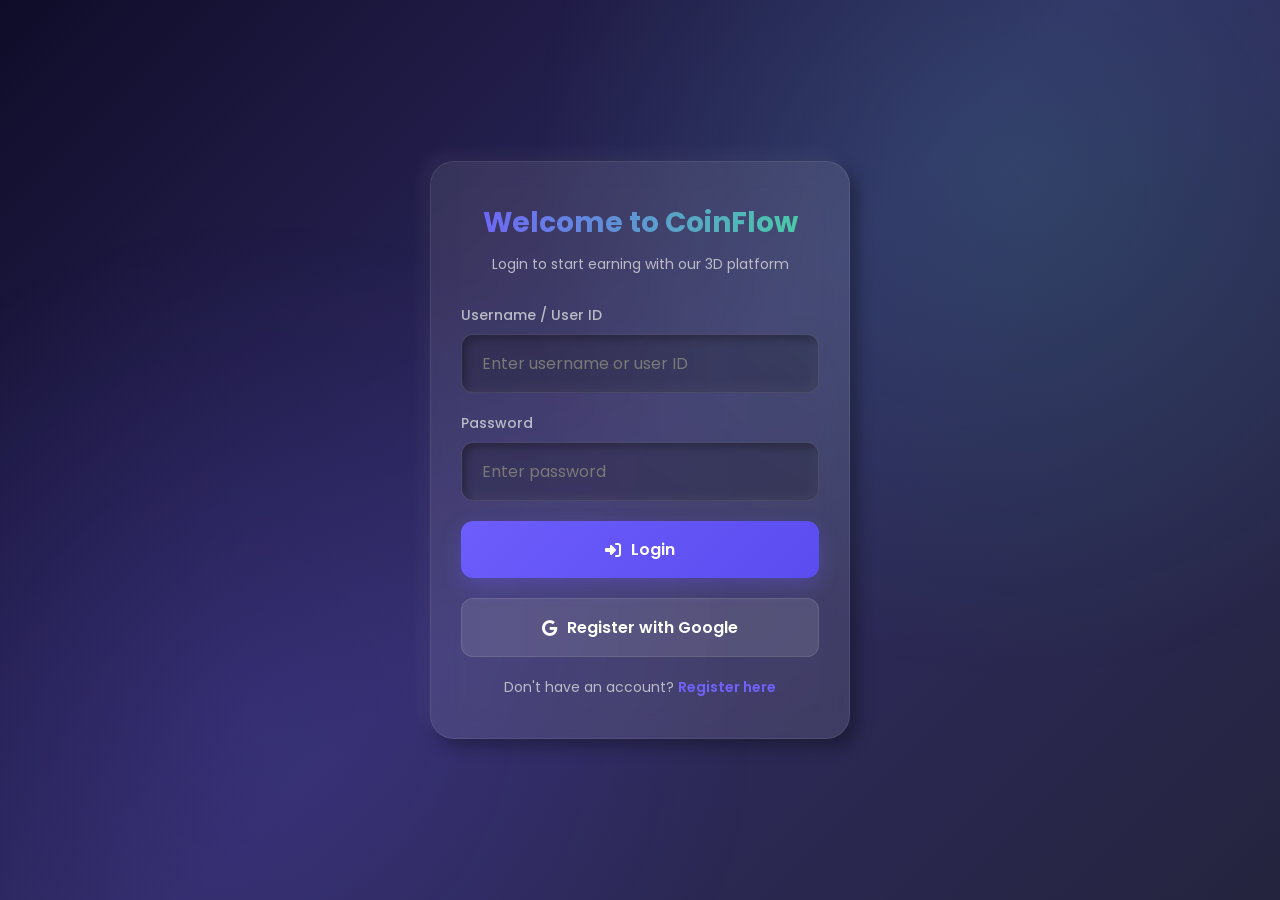
==== commit 7798be4f: "Add files via upload" ====
--- a/index.html
+++ b/index.html
@@ -1,1924 +1,2096 @@
-<!DOCTYPE html>
-<html lang="en">
-<head>
-    <meta charset="UTF-8">
-    <meta name="viewport" content="width=device-width, initial-scale=1.0, maximum-scale=1.0, user-scalable=no">
-    <title>Ultra VIP Luxury Savings Tracker</title>
-    <link rel="stylesheet" href="https://cdnjs.cloudflare.com/ajax/libs/font-awesome/6.4.0/css/all.min.css">
-    <link href="https://fonts.googleapis.com/css2?family=Playfair+Display:wght@400;700&family=Montserrat:wght@300;400;500;600;700&display=swap" rel="stylesheet">
-    <style>
-        :root {
-            --primary: #C9A96E;
-            --primary-dark: #B89450;
-            --secondary: #1A1A1A;
-            --accent: #D4AF37;
-            --light: #F5F5F5;
-            --dark: #121212;
-            --success: #2E8B57;
-            --whatsapp: #25D366;
-            --facebook: #3b5998;
-            --hacker-green: #00FF00;
-            --gradient: linear-gradient(135deg, var(--primary), var(--accent));
-            --gradient-dark: linear-gradient(135deg, var(--primary-dark), #9E7A3D);
-            --shadow: 0 15px 35px rgba(0, 0, 0, 0.1);
-            --shadow-dark: 0 15px 35px rgba(0, 0, 0, 0.3);
-            --transition: all 0.4s cubic-bezier(0.25, 0.46, 0.45, 0.94);
-            --border-radius: 20px;
-        }
-
-        * {
-            margin: 0;
-            padding: 0;
-            box-sizing: border-box;
-            font-family: 'Montserrat', sans-serif;
-            -webkit-tap-highlight-color: transparent;
-        }
-
-        html, body {
-            height: 100%;
-            overflow-x: hidden;
-        }
-
-        body {
-            background: linear-gradient(135deg, #0c0c0c 0%, #2c2c2c 100%);
-            color: var(--light);
-            min-height: 100vh;
-            display: flex;
-            align-items: center;
-            justify-content: center;
-            padding: 15px;
-            position: relative;
-            -webkit-font-smoothing: antialiased;
-        }
-
-        body::before {
-            content: '';
-            position: fixed;
-            top: 0;
-            left: 0;
-            width: 100%;
-            height: 100%;
-            background: 
-                radial-gradient(circle at 20% 80%, rgba(201, 169, 110, 0.1) 0%, transparent 50%),
-                radial-gradient(circle at 80% 20%, rgba(212, 175, 55, 0.1) 0%, transparent 50%),
-                radial-gradient(circle at 40% 40%, rgba(255, 255, 255, 0.05) 0%, transparent 50%);
-            z-index: -1;
-        }
-
-        .floating-elements {
-            position: fixed;
-            top: 0;
-            left: 0;
-            width: 100%;
-            height: 100%;
-            pointer-events: none;
-            z-index: -1;
-        }
-
-        .floating-element {
-            position: absolute;
-            background: rgba(201, 169, 110, 0.1);
-            border-radius: 50%;
-            animation: float 15s infinite linear;
-        }
-
-        .floating-element:nth-child(1) {
-            width: 60px;
-            height: 60px;
-            top: 10%;
-            left: 10%;
-            animation-delay: 0s;
-        }
-
-        .floating-element:nth-child(2) {
-            width: 90px;
-            height: 90px;
-            top: 70%;
-            left: 80%;
-            animation-delay: -5s;
-        }
-
-        .floating-element:nth-child(3) {
-            width: 45px;
-            height: 45px;
-            top: 20%;
-            left: 85%;
-            animation-delay: -10s;
-        }
-
-        .floating-element:nth-child(4) {
-            width: 75px;
-            height: 75px;
-            top: 80%;
-            left: 15%;
-            animation-delay: -7s;
-        }
-
-        .container {
-            width: 100%;
-            max-width: 100%;
-            margin: 0 auto;
-        }
-
-        /* Login Screen Styles */
-        .login-screen {
-            display: flex;
-            flex-direction: column;
-            width: 100%;
-            min-height: 100vh;
-            background: rgba(26, 26, 26, 0.9);
-            border-radius: var(--border-radius);
-            overflow: hidden;
-            box-shadow: var(--shadow-dark);
-            backdrop-filter: blur(20px);
-            border: 1px solid rgba(201, 169, 110, 0.2);
-            position: relative;
-        }
-
-        .login-screen::before {
-            content: '';
-            position: absolute;
-            top: 0;
-            left: 0;
-            width: 100%;
-            height: 100%;
-            background: linear-gradient(45deg, transparent, rgba(201, 169, 110, 0.05), transparent);
-            z-index: 1;
-        }
-
-        .login-left {
-            flex: 1;
-            background: linear-gradient(135deg, rgba(26, 26, 26, 0.9), rgba(18, 18, 18, 0.9));
-            display: flex;
-            flex-direction: column;
-            align-items: center;
-            justify-content: center;
-            padding: 40px 25px;
-            color: white;
-            position: relative;
-            overflow: hidden;
-            z-index: 2;
-        }
-
-        .login-left::before {
-            content: '';
-            position: absolute;
-            width: 300%;
-            height: 300%;
-            background: conic-gradient(from 0deg, transparent, rgba(201, 169, 110, 0.1), transparent, rgba(212, 175, 55, 0.1), transparent);
-            animation: rotate 30s linear infinite;
-            z-index: -1;
-        }
-
-        .login-content {
-            position: relative;
-            z-index: 2;
-            text-align: center;
-            width: 100%;
-        }
-
-        .logo {
-            font-size: 3rem;
-            margin-bottom: 20px;
-            display: inline-block;
-            animation: float 3s ease-in-out infinite;
-            background: var(--gradient);
-            -webkit-background-clip: text;
-            background-clip: text;
-            color: transparent;
-            filter: drop-shadow(0 5px 15px rgba(201, 169, 110, 0.5));
-        }
-
-        .login-left h1 {
-            font-size: 2.2rem;
-            margin-bottom: 15px;
-            font-weight: 700;
-            font-family: 'Playfair Display', serif;
-            background: var(--gradient);
-            -webkit-background-clip: text;
-            background-clip: text;
-            color: transparent;
-            line-height: 1.2;
-        }
-
-        .login-left p {
-            font-size: 1rem;
-            margin-bottom: 30px;
-            opacity: 0.8;
-            max-width: 100%;
-            margin-left: auto;
-            margin-right: auto;
-            line-height: 1.5;
-        }
-
-        .character-container {
-            width: 180px;
-            height: 180px;
-            margin: 0 auto 30px;
-            border-radius: 50%;
-            background: rgba(255, 255, 255, 0.05);
-            display: flex;
-            align-items: center;
-            justify-content: center;
-            backdrop-filter: blur(10px);
-            border: 2px solid rgba(201, 169, 110, 0.3);
-            overflow: hidden;
-            position: relative;
-            box-shadow: 0 10px 30px rgba(0, 0, 0, 0.3);
-            transition: var(--transition);
-        }
-
-        .character-container:hover {
-            transform: scale(1.05);
-            border-color: rgba(201, 169, 110, 0.6);
-            box-shadow: 0 15px 40px rgba(201, 169, 110, 0.2);
-        }
-
-        .character {
-            width: 150px;
-            height: 150px;
-            border-radius: 50%;
-            background: linear-gradient(135deg, #2c2c2c, #1a1a1a);
-            display: flex;
-            align-items: center;
-            justify-content: center;
-            position: relative;
-            transition: var(--transition);
-            box-shadow: inset 0 0 20px rgba(0, 0, 0, 0.5);
-        }
-
-        .face {
-            width: 90px;
-            height: 90px;
-            position: relative;
-        }
-
-        .eyes {
-            display: flex;
-            justify-content: space-between;
-            padding: 0 12px;
-            margin-bottom: 15px;
-        }
-
-        .eye {
-            width: 20px;
-            height: 30px;
-            background: var(--accent);
-            border-radius: 50%;
-            position: relative;
-            overflow: hidden;
-            transition: var(--transition);
-            box-shadow: 0 0 10px rgba(212, 175, 55, 0.5);
-        }
-
-        .eye.closed {
-            height: 6px;
-            background: var(--accent);
-            border-radius: 5px;
-        }
-
-        .mouth {
-            width: 45px;
-            height: 20px;
-            margin: 0 auto;
-            background: var(--accent);
-            border-radius: 0 0 25px 25px;
-            transition: var(--transition);
-            box-shadow: 0 0 10px rgba(212, 175, 55, 0.5);
-        }
-
-        .mouth.smile {
-            height: 25px;
-            border-radius: 0 0 45px 45px;
-        }
-
-        .mouth.hacker-smile {
-            height: 25px;
-            border-radius: 0 0 45px 45px;
-            background: var(--hacker-green);
-            box-shadow: 0 0 15px var(--hacker-green);
-        }
-
-        .hacker-effects {
-            position: absolute;
-            top: 0;
-            left: 0;
-            width: 100%;
-            height: 100%;
-            pointer-events: none;
-            z-index: 1;
-            border-radius: 50%;
-            overflow: hidden;
-        }
-
-        .binary-code {
-            position: absolute;
-            color: var(--hacker-green);
-            font-size: 10px;
-            font-family: 'Courier New', monospace;
-            opacity: 0;
-            animation: binaryFall linear infinite;
-        }
-
-        .features {
-            display: flex;
-            flex-direction: column;
-            gap: 15px;
-            margin-top: 30px;
-        }
-
-        .feature {
-            display: flex;
-            align-items: center;
-            gap: 12px;
-            font-size: 1rem;
-            padding: 12px 15px;
-            background: rgba(255, 255, 255, 0.05);
-            border-radius: 10px;
-            transition: var(--transition);
-            border: 1px solid transparent;
-        }
-
-        .feature:hover {
-            background: rgba(201, 169, 110, 0.1);
-            border-color: rgba(201, 169, 110, 0.3);
-            transform: translateX(5px);
-        }
-
-        .feature i {
-            font-size: 1.2rem;
-            width: 35px;
-            height: 35px;
-            display: flex;
-            align-items: center;
-            justify-content: center;
-            background: var(--gradient);
-            border-radius: 50%;
-            color: var(--secondary);
-        }
-
-        .login-right {
-            flex: 1;
-            padding: 40px 25px;
-            display: flex;
-            flex-direction: column;
-            justify-content: center;
-            position: relative;
-            z-index: 2;
-        }
-
-        .login-header {
-            margin-bottom: 30px;
-        }
-
-        .login-header h2 {
-            font-size: 1.8rem;
-            margin-bottom: 10px;
-            background: var(--gradient);
-            -webkit-background-clip: text;
-            background-clip: text;
-            color: transparent;
-            font-weight: 700;
-            font-family: 'Playfair Display', serif;
-            line-height: 1.2;
-        }
-
-        .login-header p {
-            color: rgba(255, 255, 255, 0.7);
-            font-size: 1rem;
-        }
-
-        .form-group {
-            margin-bottom: 20px;
-            position: relative;
-        }
-
-        .form-group label {
-            display: block;
-            margin-bottom: 8px;
-            font-weight: 600;
-            color: var(--light);
-            font-size: 0.95rem;
-        }
-
-        .form-control {
-            width: 100%;
-            padding: 15px 18px;
-            border: 2px solid rgba(255, 255, 255, 0.1);
-            border-radius: 10px;
-            font-size: 1rem;
-            transition: var(--transition);
-            background: rgba(255, 255, 255, 0.05);
-            color: white;
-            -webkit-appearance: none;
-        }
-
-        .form-control:focus {
-            outline: none;
-            border-color: var(--primary);
-            box-shadow: 0 0 0 3px rgba(201, 169, 110, 0.2);
-            background: rgba(255, 255, 255, 0.08);
-        }
-
-        .btn-group {
-            display: flex;
-            flex-direction: column;
-            gap: 15px;
-            margin-top: 30px;
-        }
-
-        .btn {
-            width: 100%;
-            padding: 16px;
-            border: none;
-            border-radius: 10px;
-            font-size: 1rem;
-            font-weight: 600;
-            cursor: pointer;
-            transition: var(--transition);
-            display: flex;
-            align-items: center;
-            justify-content: center;
-            gap: 10px;
-            position: relative;
-            overflow: hidden;
-            -webkit-appearance: none;
-        }
-
-        .btn::before {
-            content: '';
-            position: absolute;
-            top: 0;
-            left: -100%;
-            width: 100%;
-            height: 100%;
-            background: linear-gradient(90deg, transparent, rgba(255, 255, 255, 0.2), transparent);
-            transition: 0.5s;
-        }
-
-        .btn:hover::before {
-            left: 100%;
-        }
-
-        .btn-primary {
-            background: var(--gradient);
-            color: var(--secondary);
-            box-shadow: 0 5px 15px rgba(201, 169, 110, 0.4);
-        }
-
-        .btn-primary:hover {
-            transform: translateY(-3px);
-            box-shadow: 0 8px 20px rgba(201, 169, 110, 0.6);
-        }
-
-        .btn-secondary {
-            background: rgba(201, 169, 110, 0.1);
-            color: var(--primary);
-            border: 2px solid var(--primary);
-        }
-
-        .btn-secondary:hover {
-            background: var(--primary);
-            color: var(--secondary);
-            transform: translateY(-3px);
-        }
-
-        .message {
-            margin-top: 20px;
-            padding: 12px;
-            border-radius: 8px;
-            text-align: center;
-            font-weight: 500;
-            display: none;
-            border: 1px solid;
-        }
-
-        .message.success {
-            background: rgba(46, 139, 87, 0.1);
-            color: var(--success);
-            border-color: rgba(46, 139, 87, 0.3);
-        }
-
-        .message.error {
-            background: rgba(220, 53, 69, 0.1);
-            color: #dc3545;
-            border-color: rgba(220, 53, 69, 0.3);
-        }
-
-        /* Dashboard Styles */
-        .dashboard {
-            display: none;
-            width: 100%;
-            min-height: 100vh;
-            background: rgba(26, 26, 26, 0.9);
-            border-radius: var(--border-radius);
-            overflow: hidden;
-            box-shadow: var(--shadow-dark);
-            backdrop-filter: blur(20px);
-            border: 1px solid rgba(201, 169, 110, 0.2);
-            position: relative;
-        }
-
-        .dashboard::before {
-            content: '';
-            position: absolute;
-            top: 0;
-            left: 0;
-            width: 100%;
-            height: 100%;
-            background: linear-gradient(45deg, transparent, rgba(201, 169, 110, 0.05), transparent);
-            z-index: 1;
-        }
-
-        .dashboard-header {
-            padding: 25px 20px;
-            background: linear-gradient(135deg, rgba(26, 26, 26, 0.9), rgba(18, 18, 18, 0.9));
-            color: white;
-            display: flex;
-            flex-direction: column;
-            justify-content: space-between;
-            align-items: center;
-            gap: 15px;
-            position: relative;
-            z-index: 2;
-            border-bottom: 1px solid rgba(201, 169, 110, 0.2);
-            text-align: center;
-        }
-
-        .dashboard-title {
-            font-size: 1.8rem;
-            font-weight: 700;
-            font-family: 'Playfair Display', serif;
-            background: var(--gradient);
-            -webkit-background-clip: text;
-            background-clip: text;
-            color: transparent;
-            line-height: 1.2;
-        }
-
-        .user-info {
-            display: flex;
-            align-items: center;
-            gap: 15px;
-        }
-
-        .user-avatar {
-            width: 55px;
-            height: 55px;
-            border-radius: 50%;
-            background: var(--gradient);
-            display: flex;
-            align-items: center;
-            justify-content: center;
-            font-size: 1.5rem;
-            font-weight: 700;
-            color: var(--secondary);
-            box-shadow: 0 5px 15px rgba(201, 169, 110, 0.4);
-            transition: var(--transition);
-        }
-
-        .user-avatar:hover {
-            transform: scale(1.1) rotate(5deg);
-        }
-
-        .dashboard-content {
-            padding: 25px 20px;
-            position: relative;
-            z-index: 2;
-            overflow-y: auto;
-        }
-
-        .stats-grid {
-            display: grid;
-            grid-template-columns: 1fr;
-            gap: 20px;
-            margin-bottom: 30px;
-        }
-
-        .stat-card {
-            background: rgba(255, 255, 255, 0.05);
-            border-radius: var(--border-radius);
-            padding: 20px;
-            box-shadow: var(--shadow);
-            transition: var(--transition);
-            border: 1px solid rgba(255, 255, 255, 0.1);
-            position: relative;
-            overflow: hidden;
-        }
-
-        .stat-card::before {
-            content: '';
-            position: absolute;
-            top: 0;
-            left: 0;
-            width: 100%;
-            height: 5px;
-            background: var(--gradient);
-        }
-
-        .stat-card:hover {
-            transform: translateY(-5px);
-            box-shadow: 0 15px 30px rgba(0, 0, 0, 0.3);
-            border-color: rgba(201, 169, 110, 0.3);
-        }
-
-        .stat-title {
-            font-size: 0.95rem;
-            color: rgba(255, 255, 255, 0.7);
-            margin-bottom: 10px;
-            font-weight: 600;
-        }
-
-        .stat-value {
-            font-size: 1.8rem;
-            font-weight: 700;
-            color: var(--primary);
-            margin-bottom: 5px;
-        }
-
-        .stat-desc {
-            font-size: 0.9rem;
-            color: rgba(255, 255, 255, 0.6);
-        }
-
-        .progress-section {
-            background: rgba(255, 255, 255, 0.05);
-            border-radius: var(--border-radius);
-            padding: 25px;
-            box-shadow: var(--shadow);
-            margin-bottom: 25px;
-            border: 1px solid rgba(255, 255, 255, 0.1);
-            position: relative;
-            overflow: hidden;
-        }
-
-        .progress-section::before {
-            content: '';
-            position: absolute;
-            top: 0;
-            left: 0;
-            width: 100%;
-            height: 5px;
-            background: var(--gradient);
-        }
-
-        .progress-header {
-            display: flex;
-            justify-content: space-between;
-            align-items: center;
-            margin-bottom: 20px;
-        }
-
-        .progress-title {
-            font-size: 1.4rem;
-            font-weight: 600;
-            color: var(--light);
-        }
-
-        .progress-percentage {
-            font-size: 1.4rem;
-            font-weight: 700;
-            color: var(--primary);
-        }
-
-        .progress-bar-container {
-            height: 20px;
-            background: rgba(255, 255, 255, 0.1);
-            border-radius: 10px;
-            overflow: hidden;
-            margin-bottom: 15px;
-            position: relative;
-        }
-
-        .progress-bar {
-            height: 100%;
-            background: var(--gradient);
-            border-radius: 10px;
-            transition: width 0.8s cubic-bezier(0.22, 0.61, 0.36, 1);
-            position: relative;
-            overflow: hidden;
-        }
-
-        .progress-bar::after {
-            content: '';
-            position: absolute;
-            top: 0;
-            left: 0;
-            right: 0;
-            bottom: 0;
-            background: linear-gradient(90deg, transparent, rgba(255, 255, 255, 0.4), transparent);
-            animation: shimmer 2s infinite;
-        }
-
-        .progress-info {
-            display: flex;
-            justify-content: space-between;
-            font-size: 0.9rem;
-            color: rgba(255, 255, 255, 0.7);
-        }
-
-        .daily-target {
-            background: rgba(255, 255, 255, 0.05);
-            border-radius: var(--border-radius);
-            padding: 25px;
-            box-shadow: var(--shadow);
-            margin-bottom: 25px;
-            border: 1px solid rgba(255, 255, 255, 0.1);
-            position: relative;
-            overflow: hidden;
-        }
-
-        .daily-target::before {
-            content: '';
-            position: absolute;
-            top: 0;
-            left: 0;
-            width: 100%;
-            height: 5px;
-            background: var(--gradient);
-        }
-
-        .daily-target-header {
-            display: flex;
-            justify-content: space-between;
-            align-items: center;
-            margin-bottom: 20px;
-        }
-
-        .daily-target-title {
-            font-size: 1.4rem;
-            font-weight: 600;
-            color: var(--light);
-        }
-
-        .target-amount {
-            font-size: 1.6rem;
-            font-weight: 700;
-            color: var(--primary);
-        }
-
-        .daily-target p {
-            color: rgba(255, 255, 255, 0.7);
-            font-size: 1rem;
-            margin-bottom: 20px;
-            line-height: 1.5;
-        }
-
-        .savings-input {
-            display: flex;
-            flex-direction: column;
-            gap: 15px;
-            margin-top: 15px;
-        }
-
-        .savings-input .form-control {
-            flex: 1;
-        }
-
-        .calendar-section {
-            background: rgba(255, 255, 255, 0.05);
-            border-radius: var(--border-radius);
-            padding: 25px;
-            box-shadow: var(--shadow);
-            margin-bottom: 25px;
-            border: 1px solid rgba(255, 255, 255, 0.1);
-            position: relative;
-            overflow: hidden;
-        }
-
-        .calendar-section::before {
-            content: '';
-            position: absolute;
-            top: 0;
-            left: 0;
-            width: 100%;
-            height: 5px;
-            background: var(--gradient);
-        }
-
-        .calendar-header {
-            font-size: 1.4rem;
-            font-weight: 600;
-            margin-bottom: 20px;
-            color: var(--light);
-            text-align: center;
-        }
-
-        .calendar {
-            display: grid;
-            grid-template-columns: repeat(4, 1fr);
-            gap: 10px;
-        }
-
-        .calendar-day {
-            aspect-ratio: 1;
-            display: flex;
-            align-items: center;
-            justify-content: center;
-            border-radius: 8px;
-            background: rgba(255, 255, 255, 0.05);
-            font-weight: 600;
-            cursor: pointer;
-            transition: var(--transition);
-            border: 2px solid transparent;
-            position: relative;
-            overflow: hidden;
-            font-size: 0.9rem;
-        }
-
-        .calendar-day::before {
-            content: '';
-            position: absolute;
-            top: 0;
-            left: 0;
-            width: 100%;
-            height: 100%;
-            background: linear-gradient(135deg, transparent, rgba(255, 255, 255, 0.05), transparent);
-            opacity: 0;
-            transition: var(--transition);
-        }
-
-        .calendar-day:hover::before {
-            opacity: 1;
-        }
-
-        .calendar-day.saved {
-            background: var(--success);
-            color: white;
-            transform: scale(1.05);
-            box-shadow: 0 5px 15px rgba(46, 139, 87, 0.4);
-        }
-
-        .calendar-day.today {
-            border-color: var(--primary);
-            box-shadow: 0 0 10px rgba(201, 169, 110, 0.3);
-        }
-
-        .calendar-day:hover {
-            transform: translateY(-3px);
-            box-shadow: 0 8px 15px rgba(0, 0, 0, 0.2);
-            border-color: rgba(201, 169, 110, 0.3);
-        }
-
-        /* Contact Section */
-        .contact-section {
-            background: rgba(255, 255, 255, 0.05);
-            border-radius: var(--border-radius);
-            padding: 25px;
-            box-shadow: var(--shadow);
-            margin-bottom: 25px;
-            border: 1px solid rgba(255, 255, 255, 0.1);
-            position: relative;
-            overflow: hidden;
-        }
-
-        .contact-section::before {
-            content: '';
-            position: absolute;
-            top: 0;
-            left: 0;
-            width: 100%;
-            height: 5px;
-            background: var(--gradient);
-        }
-
-        .contact-header {
-            text-align: center;
-            margin-bottom: 20px;
-        }
-
-        .contact-header h2 {
-            font-size: 1.4rem;
-            font-weight: 600;
-            color: var(--light);
-            margin-bottom: 8px;
-        }
-
-        .contact-header p {
-            color: rgba(255, 255, 255, 0.7);
-            font-size: 1rem;
-        }
-
-        .contact-methods {
-            display: flex;
-            flex-direction: column;
-            gap: 12px;
-        }
-
-        .contact-link {
-            display: flex;
-            align-items: center;
-            padding: 15px;
-            border-radius: 10px;
-            background: rgba(255, 255, 255, 0.05);
-            transition: var(--transition);
-            text-decoration: none;
-            border: 1px solid transparent;
-        }
-
-        .contact-link:hover {
-            background: rgba(255, 255, 255, 0.1);
-            transform: translateY(-3px);
-            border-color: rgba(201, 169, 110, 0.3);
-        }
-
-        .whatsapp-link:hover {
-            box-shadow: 0 5px 15px rgba(37, 211, 102, 0.2);
-        }
-
-        .facebook-link:hover {
-            box-shadow: 0 5px 15px rgba(59, 89, 152, 0.2);
-        }
-
-        .contact-icon {
-            width: 45px;
-            height: 45px;
-            border-radius: 50%;
-            display: flex;
-            align-items: center;
-            justify-content: center;
-            font-size: 1.3rem;
-            margin-right: 15px;
-        }
-
-        .whatsapp-link .contact-icon {
-            background: rgba(37, 211, 102, 0.1);
-            color: var(--whatsapp);
-        }
-
-        .facebook-link .contact-icon {
-            background: rgba(59, 89, 152, 0.1);
-            color: var(--facebook);
-        }
-
-        .contact-platform {
-            display: block;
-            font-weight: 600;
-            color: var(--light);
-            font-size: 1rem;
-            margin-bottom: 3px;
-        }
-
-        .contact-detail {
-            display: block;
-            color: rgba(255, 255, 255, 0.7);
-            font-size: 0.85rem;
-        }
-
-        .controls {
-            display: flex;
-            flex-direction: column;
-            gap: 15px;
-            justify-content: center;
-        }
-
-        .notification {
-            position: fixed;
-            top: 20px;
-            right: 20px;
-            left: 20px;
-            background: rgba(26, 26, 26, 0.95);
-            border-radius: 12px;
-            padding: 20px;
-            box-shadow: var(--shadow-dark);
-            z-index: 1000;
-            transform: translateY(-100px);
-            transition: transform 0.6s cubic-bezier(0.34, 1.56, 0.64, 1);
-            border: 1px solid rgba(201, 169, 110, 0.3);
-            border-left: 5px solid var(--primary);
-            backdrop-filter: blur(10px);
-        }
-
-        .notification.show {
-            transform: translateY(0);
-        }
-
-        .notification-header {
-            display: flex;
-            justify-content: space-between;
-            align-items: center;
-            margin-bottom: 10px;
-        }
-
-        .notification-title {
-            font-weight: 700;
-            color: var(--light);
-            font-size: 1.1rem;
-        }
-
-        .notification-close {
-            background: none;
-            border: none;
-            font-size: 1.1rem;
-            cursor: pointer;
-            color: rgba(255, 255, 255, 0.7);
-            transition: var(--transition);
-        }
-
-        .notification-close:hover {
-            color: var(--primary);
-            transform: rotate(90deg);
-        }
-
-        .notification-body {
-            color: rgba(255, 255, 255, 0.8);
-            line-height: 1.5;
-            font-size: 1rem;
-        }
-
-        /* Animations */
-        @keyframes float {
-            0%, 100% { transform: translateY(0) rotate(0deg); }
-            50% { transform: translateY(-10px) rotate(3deg); }
-        }
-
-        @keyframes rotate {
-            0% { transform: rotate(0deg); }
-            100% { transform: rotate(360deg); }
-        }
-
-        @keyframes shimmer {
-            0% { transform: translateX(-100%); }
-            100% { transform: translateX(100%); }
-        }
-
-        @keyframes binaryFall {
-            0% { 
-                transform: translateY(-100px);
-                opacity: 0;
-            }
-            10% {
-                opacity: 1;
-            }
-            90% {
-                opacity: 1;
-            }
-            100% { 
-                transform: translateY(100px);
-                opacity: 0;
-            }
-        }
-
-        /* Ripple Effect */
-        .ripple {
-            position: absolute;
-            border-radius: 50%;
-            background: rgba(255, 255, 255, 0.6);
-            transform: scale(0);
-            animation: ripple-animation 0.6s linear;
-            pointer-events: none;
-        }
-
-        @keyframes ripple-animation {
-            to {
-                transform: scale(4);
-                opacity: 0;
-            }
-        }
-
-        /* Particle Effect */
-        .particles-container {
-            position: fixed;
-            top: 0;
-            left: 0;
-            width: 100%;
-            height: 100%;
-            pointer-events: none;
-            z-index: -1;
-        }
-
-        .particle {
-            position: absolute;
-            width: 3px;
-            height: 3px;
-            background: var(--primary);
-            border-radius: 50%;
-            animation: particle-float 15s infinite linear;
-        }
-
-        @keyframes particle-float {
-            0% {
-                transform: translateY(100vh) rotate(0deg);
-                opacity: 0;
-            }
-            10% {
-                opacity: 1;
-            }
-            90% {
-                opacity: 1;
-            }
-            100% {
-                transform: translateY(-100px) rotate(360deg);
-                opacity: 0;
-            }
-        }
-
-        /* Tablet and Desktop Styles */
-        @media (min-width: 768px) {
-            body {
-                padding: 20px;
-            }
-            
-            .login-screen {
-                flex-direction: row;
-                min-height: 700px;
-            }
-            
-            .login-left, .login-right {
-                padding: 50px 40px;
-            }
-            
-            .login-left h1 {
-                font-size: 2.8rem;
-            }
-            
-            .login-left p {
-                font-size: 1.2rem;
-            }
-            
-            .character-container {
-                width: 220px;
-                height: 220px;
-            }
-            
-            .character {
-                width: 180px;
-                height: 180px;
-            }
-            
-            .face {
-                width: 110px;
-                height: 110px;
-            }
-            
-            .dashboard-header {
-                flex-direction: row;
-                text-align: left;
-                padding: 30px 40px;
-            }
-            
-            .dashboard-title {
-                font-size: 2.2rem;
-            }
-            
-            .dashboard-content {
-                padding: 40px;
-            }
-            
-            .stats-grid {
-                grid-template-columns: repeat(3, 1fr);
-                gap: 25px;
-            }
-            
-            .btn-group {
-                flex-direction: row;
-            }
-            
-            .savings-input {
-                flex-direction: row;
-            }
-            
-            .calendar {
-                grid-template-columns: repeat(7, 1fr);
-            }
-            
-            .controls {
-                flex-direction: row;
-            }
-            
-            .notification {
-                left: auto;
-                right: 30px;
-                max-width: 350px;
-            }
-        }
-
-        @media (min-width: 1024px) {
-            .container {
-                max-width: 1200px;
-            }
-            
-            .login-left h1 {
-                font-size: 3.2rem;
-            }
-            
-            .dashboard-title {
-                font-size: 2.5rem;
-            }
-        }
-    </style>
-</head>
-<body>
-    <div class="floating-elements">
-        <div class="floating-element"></div>
-        <div class="floating-element"></div>
-        <div class="floating-element"></div>
-        <div class="floating-element"></div>
-    </div>
-
-    <div class="particles-container" id="particlesContainer"></div>
-
-    <div class="container">
-        <!-- Login Screen -->
-        <div class="login-screen" id="loginScreen">
-            <div class="login-left">
-                <div class="login-content">
-                    <div class="logo">💰</div>
-                    <h1>Ultra VIP Savings Tracker</h1>
-                    <p>Achieve your financial goals with our exclusive luxury savings platform. Experience premium tracking with elegant design.</p>
-                    
-                    <div class="character-container">
-                        <div class="character">
-                            <div class="face">
-                                <div class="eyes">
-                                    <div class="eye"></div>
-                                    <div class="eye"></div>
-                                </div>
-                                <div class="mouth"></div>
-                            </div>
-                            <div class="hacker-effects" id="hackerEffects"></div>
-                        </div>
-                    </div>
-                    
-                    <div class="features">
-                        <div class="feature">
-                            <i class="fas fa-gem"></i>
-                            <span>Luxury Daily Savings Calculation</span>
-                        </div>
-                        <div class="feature">
-                            <i class="fas fa-bell"></i>
-                            <span>VIP Notifications & Reminders</span>
-                        </div>
-                        <div class="feature">
-                            <i class="fas fa-trophy"></i>
-                            <span>Exclusive Achievement Tracking</span>
-                        </div>
-                    </div>
-                </div>
-            </div>
-            
-            <div class="login-right">
-                <div class="login-header">
-                    <h2>Welcome Back, VIP!</h2>
-                    <p>Please enter your exclusive credentials</p>
-                </div>
-                
-                <form id="loginForm">
-                    <div class="form-group">
-                        <label for="username">VIP Username</label>
-                        <input type="text" id="username" class="form-control" placeholder="Enter your VIP username" required>
-                    </div>
-                    
-                    <div class="form-group">
-                        <label for="password">VIP Password</label>
-                        <input type="password" id="password" class="form-control" placeholder="Enter your VIP password" required>
-                    </div>
-                    
-                    <div class="btn-group">
-                        <button type="button" id="loginBtn" class="btn btn-primary">
-                            <i class="fas fa-sign-in-alt"></i>
-                            VIP Login
-                        </button>
-                        <button type="button" id="createAccountBtn" class="btn btn-secondary">
-                            <i class="fas fa-crown"></i>
-                            Create VIP Account
-                        </button>
-                    </div>
-                    
-                    <div id="loginMessage" class="message"></div>
-                </form>
-            </div>
-        </div>
-        
-        <!-- Dashboard -->
-        <div class="dashboard" id="dashboard">
-            <div class="dashboard-header">
-                <h1 class="dashboard-title">VIP Savings Dashboard</h1>
-                <div class="user-info">
-                    <div class="user-avatar" id="userAvatar">JS</div>
-                    <div>
-                        <div id="userName" style="font-size: 1.1rem; font-weight: 600;">John Smith</div>
-                        <div style="font-size: 0.9rem; opacity: 0.8;">Ultra VIP Member</div>
-                    </div>
-                </div>
-            </div>
-            
-            <div class="dashboard-content">
-                <div class="stats-grid">
-                    <div class="stat-card">
-                        <div class="stat-title">Total Saved</div>
-                        <div class="stat-value" id="totalSaved">PKR 0</div>
-                        <div class="stat-desc">This month</div>
-                    </div>
-                    
-                    <div class="stat-card">
-                        <div class="stat-title">Monthly Goal</div>
-                        <div class="stat-value" id="monthlyGoal">PKR 0</div>
-                        <div class="stat-desc">Target amount</div>
-                    </div>
-                    
-                    <div class="stat-card">
-                        <div class="stat-title">Days Completed</div>
-                        <div class="stat-value" id="daysCompleted">0</div>
-                        <div class="stat-desc">Out of 30 days</div>
-                    </div>
-                </div>
-                
-                <div class="progress-section">
-                    <div class="progress-header">
-                        <div class="progress-title">Monthly Progress</div>
-                        <div class="progress-percentage" id="progressPercentage">0%</div>
-                    </div>
-                    
-                    <div class="progress-bar-container">
-                        <div class="progress-bar" id="progressBar" style="width: 0%"></div>
-                    </div>
-                    
-                    <div class="progress-info">
-                        <div id="savedAmount">PKR 0 saved</div>
-                        <div id="remainingAmount">PKR 0 remaining</div>
-                    </div>
-                </div>
-                
-                <div class="daily-target">
-                    <div class="daily-target-header">
-                        <div class="daily-target-title">Today's VIP Target</div>
-                        <div class="target-amount" id="todayTarget">PKR 0</div>
-                    </div>
-                    
-                    <p>Add the amount you've saved today to track your exclusive progress. Our smart system ensures your daily targets are manageable.</p>
-                    
-                    <div class="savings-input">
-                        <input type="number" id="savingsInput" class="form-control" placeholder="Enter amount saved today in PKR">
-                        <button id="addSavingsBtn" class="btn btn-primary">
-                            <i class="fas fa-plus-circle"></i>
-                            Add VIP Savings
-                        </button>
-                    </div>
-                </div>
-                
-                <div class="calendar-section">
-                    <div class="calendar-header">VIP Monthly Calendar</div>
-                    <div class="calendar" id="calendar"></div>
-                </div>
-                
-                <!-- Contact Section -->
-                <div class="contact-section">
-                    <div class="contact-header">
-                        <h2><i class="fas fa-headset"></i> VIP Support</h2>
-                        <p>Get in touch with us for any assistance</p>
-                    </div>
-                    <div class="contact-methods">
-                        <a href="https://wa.me/923334912454" class="contact-link whatsapp-link" target="_blank">
-                            <div class="contact-icon">
-                                <i class="fab fa-whatsapp"></i>
-                            </div>
-                            <div class="contact-info">
-                                <span class="contact-platform">WhatsApp</span>
-                                <span class="contact-detail">+92 333 4912454</span>
-                            </div>
-                        </a>
-                        
-                        <a href="https://www.facebook.com/profile.php?id=61581883223539&mibextid=ZbWKwL" class="contact-link facebook-link" target="_blank">
-                            <div class="contact-icon">
-                                <i class="fab fa-facebook"></i>
-                            </div>
-                            <div class="contact-info">
-                                <span class="contact-platform">Facebook</span>
-                                <span class="contact-detail">Visit Our Profile</span>
-                            </div>
-                        </a>
-                    </div>
-                </div>
-                
-                <div class="controls">
-                    <button id="resetBtn" class="btn btn-secondary">
-                        <i class="fas fa-redo-alt"></i>
-                        Reset VIP Month
-                    </button>
-                    <button id="logoutBtn" class="btn btn-secondary">
-                        <i class="fas fa-sign-out-alt"></i>
-                        VIP Logout
-                    </button>
-                </div>
-            </div>
-        </div>
-    </div>
-    
-    <!-- Notification -->
-    <div class="notification" id="notification">
-        <div class="notification-header">
-            <div class="notification-title">VIP Savings Reminder</div>
-            <button class="notification-close" id="closeNotification">
-                <i class="fas fa-times"></i>
-            </button>
-        </div>
-        <div class="notification-body" id="notificationBody">
-            Don't forget your VIP savings today! Your target is PKR 0.
-        </div>
-    </div>
-
-    <script>
-        // Create particles
-        function createParticles() {
-            const container = document.getElementById('particlesContainer');
-            const particleCount = 30;
-            
-            for (let i = 0; i < particleCount; i++) {
-                const particle = document.createElement('div');
-                particle.className = 'particle';
-                
-                // Random properties
-                const size = Math.random() * 2 + 1;
-                const left = Math.random() * 100;
-                const animationDuration = Math.random() * 20 + 10;
-                const animationDelay = Math.random() * 5;
-                
-                particle.style.width = `${size}px`;
-                particle.style.height = `${size}px`;
-                particle.style.left = `${left}vw`;
-                particle.style.animationDuration = `${animationDuration}s`;
-                particle.style.animationDelay = `${animationDelay}s`;
-                
-                container.appendChild(particle);
-            }
-        }
-
-        // Ripple effect
-        function createRipple(event) {
-            const button = event.currentTarget;
-            const circle = document.createElement('span');
-            const diameter = Math.max(button.clientWidth, button.clientHeight);
-            const radius = diameter / 2;
-            
-            circle.style.width = circle.style.height = `${diameter}px`;
-            circle.style.left = `${event.clientX - button.getBoundingClientRect().left - radius}px`;
-            circle.style.top = `${event.clientY - button.getBoundingClientRect().top - radius}px`;
-            circle.classList.add('ripple');
-            
-            const ripple = button.getElementsByClassName('ripple')[0];
-            if (ripple) {
-                ripple.remove();
-            }
-            
-            button.appendChild(circle);
-        }
-
-        // Create binary code effect
-        function createBinaryCode() {
-            const container = document.getElementById('hackerEffects');
-            container.innerHTML = '';
-            
-            for (let i = 0; i < 20; i++) {
-                const binary = document.createElement('div');
-                binary.className = 'binary-code';
-                binary.textContent = Math.random() > 0.5 ? '1' : '0';
-                binary.style.left = `${Math.random() * 100}%`;
-                binary.style.animationDuration = `${Math.random() * 3 + 2}s`;
-                binary.style.animationDelay = `${Math.random() * 2}s`;
-                container.appendChild(binary);
-            }
-        }
-
-        // DOM Elements
-        const loginScreen = document.getElementById('loginScreen');
-        const dashboard = document.getElementById('dashboard');
-        const loginBtn = document.getElementById('loginBtn');
-        const createAccountBtn = document.getElementById('createAccountBtn');
-        const usernameInput = document.getElementById('username');
-        const passwordInput = document.getElementById('password');
-        const loginMessage = document.getElementById('loginMessage');
-        const userAvatar = document.getElementById('userAvatar');
-        const userName = document.getElementById('userName');
-        const totalSaved = document.getElementById('totalSaved');
-        const monthlyGoal = document.getElementById('monthlyGoal');
-        const daysCompleted = document.getElementById('daysCompleted');
-        const progressPercentage = document.getElementById('progressPercentage');
-        const progressBar = document.getElementById('progressBar');
-        const savedAmount = document.getElementById('savedAmount');
-        const remainingAmount = document.getElementById('remainingAmount');
-        const todayTarget = document.getElementById('todayTarget');
-        const savingsInput = document.getElementById('savingsInput');
-        const addSavingsBtn = document.getElementById('addSavingsBtn');
-        const calendar = document.getElementById('calendar');
-        const resetBtn = document.getElementById('resetBtn');
-        const logoutBtn = document.getElementById('logoutBtn');
-        const notification = document.getElementById('notification');
-        const notificationBody = document.getElementById('notificationBody');
-        const closeNotification = document.getElementById('closeNotification');
-        const hackerEffects = document.getElementById('hackerEffects');
-        
-        // Character elements
-        const eyes = document.querySelectorAll('.eye');
-        const mouth = document.querySelector('.mouth');
-        
-        // Current user data
-        let currentUser = null;
-        let users = JSON.parse(localStorage.getItem('users')) || {};
-        
-        // Initialize the app
-        function init() {
-            // Create particles
-            createParticles();
-            
-            // Add ripple effect to buttons
-            const buttons = document.querySelectorAll('.btn');
-            buttons.forEach(button => {
-                button.addEventListener('click', createRipple);
-            });
-            
-            // Check if user is already logged in
-            const loggedInUser = localStorage.getItem('currentUser');
-            if (loggedInUser) {
-                currentUser = JSON.parse(loggedInUser);
-                showDashboard();
-            }
-            
-            // Set up event listeners
-            setupEventListeners();
-            
-            // Show daily notification
-            setTimeout(showNotification, 2000);
-        }
-        
-        // Set up event listeners
-        function setupEventListeners() {
-            // Login form
-            loginBtn.addEventListener('click', handleLogin);
-            createAccountBtn.addEventListener('click', handleCreateAccount);
-            
-            // Character animations
-            usernameInput.addEventListener('input', () => {
-                if (usernameInput.value.length > 0) {
-                    // Hacker-style smile for username
-                    mouth.classList.add('hacker-smile');
-                    mouth.classList.remove('smile');
-                    
-                    // Create binary code effect
-                    createBinaryCode();
-                    
-                    // Add glow effect to character container
-                    document.querySelector('.character-container').style.boxShadow = '0 0 20px var(--hacker-green)';
-                } else {
-                    mouth.classList.remove('hacker-smile', 'smile');
-                    hackerEffects.innerHTML = '';
-                    document.querySelector('.character-container').style.boxShadow = '0 10px 30px rgba(0, 0, 0, 0.3)';
-                }
-            });
-            
-            passwordInput.addEventListener('input', () => {
-                if (passwordInput.value.length > 0) {
-                    // Close eyes for password with hacker effect
-                    eyes.forEach(eye => eye.classList.add('closed'));
-                    
-                    // Enhanced binary code effect for password
-                    createBinaryCode();
-                    
-                    // More intense glow for password
-                    document.querySelector('.character-container').style.boxShadow = '0 0 25px var(--hacker-green)';
-                    
-                    // Add pulsing effect
-                    document.querySelector('.character-container').style.animation = 'pulse 1s infinite';
-                } else {
-                    eyes.forEach(eye => eye.classList.remove('closed'));
-                    hackerEffects.innerHTML = '';
-                    document.querySelector('.character-container').style.boxShadow = '0 10px 30px rgba(0, 0, 0, 0.3)';
-                    document.querySelector('.character-container').style.animation = 'none';
-                }
-            });
-            
-            // Dashboard interactions
-            addSavingsBtn.addEventListener('click', addSavings);
-            resetBtn.addEventListener('click', resetMonth);
-            logoutBtn.addEventListener('click', handleLogout);
-            closeNotification.addEventListener('click', () => {
-                notification.classList.remove('show');
-            });
-            
-            // Enter key for login
-            passwordInput.addEventListener('keypress', (e) => {
-                if (e.key === 'Enter') {
-                    handleLogin();
-                }
-            });
-        }
-        
-        // Handle login
-        function handleLogin() {
-            const username = usernameInput.value.trim();
-            const password = passwordInput.value.trim();
-            
-            if (!username || !password) {
-                showMessage('Please enter both VIP username and password', 'error');
-                return;
-            }
-            
-            if (users[username]) {
-                if (users[username].password === password) {
-                    // Successful login
-                    currentUser = {
-                        username,
-                        ...users[username]
-                    };
-                    localStorage.setItem('currentUser', JSON.stringify(currentUser));
-                    showDashboard();
-                    showMessage('VIP login successful!', 'success');
-                } else {
-                    showMessage('Incorrect VIP password', 'error');
-                }
-            } else {
-                showMessage('VIP user does not exist. Please create an account.', 'error');
-            }
-        }
-        
-        // Handle account creation
-        function handleCreateAccount() {
-            const username = usernameInput.value.trim();
-            const password = passwordInput.value.trim();
-            
-            if (!username || !password) {
-                showMessage('Please enter both VIP username and password', 'error');
-                return;
-            }
-            
-            if (users[username]) {
-                showMessage('VIP username already exists. Please choose a different one.', 'error');
-                return;
-            }
-            
-            // Prompt for monthly goal
-            const monthlyGoalAmount = prompt('Set your VIP monthly savings goal in PKR (e.g., 25000):');
-            if (!monthlyGoalAmount || isNaN(monthlyGoalAmount) || monthlyGoalAmount <= 0) {
-                showMessage('Please enter a valid VIP monthly goal', 'error');
-                return;
-            }
-            
-            // Create user
-            users[username] = {
-                password,
-                monthlyGoal: parseInt(monthlyGoalAmount),
-                savedData: {
-                    total: 0,
-                    days: [],
-                    targets: generateDailyTargets(parseInt(monthlyGoalAmount))
-                }
-            };
-            
-            // Save to localStorage
-            localStorage.setItem('users', JSON.stringify(users));
-            
-            // Set as current user
-            currentUser = {
-                username,
-                ...users[username]
-            };
-            localStorage.setItem('currentUser', JSON.stringify(currentUser));
-            
-            showDashboard();
-            showMessage('VIP account created successfully!', 'success');
-        }
-        
-        // Generate daily targets
-        function generateDailyTargets(monthlyGoal) {
-            const daysInMonth = 30;
-            const targets = [];
-            let remaining = monthlyGoal;
-            
-            for (let i = 1; i <= daysInMonth; i++) {
-                // Ensure daily targets are not burdensome
-                const maxDaily = Math.min(2000, remaining - (daysInMonth - i) * 500);
-                const minDaily = Math.max(500, Math.floor(remaining / (daysInMonth - i + 1)));
-                const amt = Math.floor(Math.random() * (maxDaily - minDaily + 1) + minDaily);
-                remaining -= amt;
-                targets.push(amt);
-            }
-            
-            // Adjust for any rounding errors
-            if (remaining !== 0) {
-                targets[targets.length - 1] += remaining;
-            }
-            
-            return targets;
-        }
-        
-        // Show dashboard
-        function showDashboard() {
-            loginScreen.style.display = 'none';
-            dashboard.style.display = 'block';
-            
-            // Update user info
-            userAvatar.textContent = currentUser.username.charAt(0).toUpperCase();
-            userName.textContent = currentUser.username;
-            
-            // Update dashboard data
-            updateDashboard();
-        }
-        
-        // Update dashboard with current data
-        function updateDashboard() {
-            const savedData = currentUser.savedData;
-            const monthlyGoalAmount = currentUser.monthlyGoal;
-            const today = new Date();
-            const dayOfMonth = today.getDate();
-            
-            // Update stats
-            totalSaved.textContent = `PKR ${savedData.total.toLocaleString()}`;
-            monthlyGoal.textContent = `PKR ${monthlyGoalAmount.toLocaleString()}`;
-            
-            // Calculate days completed
-            const completedDays = savedData.days.filter(day => day).length;
-            daysCompleted.textContent = completedDays;
-            
-            // Update progress
-            const progress = Math.min(100, Math.floor((savedData.total / monthlyGoalAmount) * 100));
-            progressPercentage.textContent = `${progress}%`;
-            progressBar.style.width = `${progress}%`;
-            savedAmount.textContent = `PKR ${savedData.total.toLocaleString()} saved`;
-            remainingAmount.textContent = `PKR ${(monthlyGoalAmount - savedData.total).toLocaleString()} remaining`;
-            
-            // Update today's target
-            const todayTargetAmount = savedData.targets[dayOfMonth - 1] || 0;
-            todayTarget.textContent = `PKR ${todayTargetAmount.toLocaleString()}`;
-            
-            // Update calendar
-            updateCalendar();
-        }
-        
-        // Update calendar
-        function updateCalendar() {
-            calendar.innerHTML = '';
-            const savedData = currentUser.savedData;
-            const today = new Date();
-            const dayOfMonth = today.getDate();
-            
-            for (let i = 1; i <= 30; i++) {
-                const dayElement = document.createElement('div');
-                dayElement.className = 'calendar-day';
-                dayElement.textContent = i;
-                
-                if (savedData.days[i - 1]) {
-                    dayElement.classList.add('saved');
-                }
-                
-                if (i === dayOfMonth) {
-                    dayElement.classList.add('today');
-                }
-                
-                // Add ripple effect to calendar days
-                dayElement.addEventListener('click', createRipple);
-                
-                calendar.appendChild(dayElement);
-            }
-        }
-        
-        // Add savings
-        function addSavings() {
-            const amount = parseInt(savingsInput.value);
-            
-            if (!amount || amount <= 0) {
-                alert('Please enter a valid VIP amount in PKR');
-                return;
-            }
-            
-            const today = new Date();
-            const dayOfMonth = today.getDate();
-            
-            // Update saved data
-            currentUser.savedData.total += amount;
-            currentUser.savedData.days[dayOfMonth - 1] = true;
-            
-            // Update users in localStorage
-            users[currentUser.username] = {
-                ...currentUser,
-                password: users[currentUser.username].password
-            };
-            localStorage.setItem('users', JSON.stringify(users));
-            localStorage.setItem('currentUser', JSON.stringify(currentUser));
-            
-            // Update dashboard
-            updateDashboard();
-            
-            // Show success message
-            showMessage(`Successfully added PKR ${amount.toLocaleString()} to your VIP savings!`, 'success');
-            
-            // Clear input
-            savingsInput.value = '';
-            
-            // Show coins animation
-            animateCoins();
-        }
-        
-        // Reset month
-        function resetMonth() {
-            if (confirm('Are you sure you want to reset this VIP month? All savings data will be lost.')) {
-                currentUser.savedData = {
-                    total: 0,
-                    days: [],
-                    targets: generateDailyTargets(currentUser.monthlyGoal)
-                };
-                
-                // Update users in localStorage
-                users[currentUser.username] = {
-                    ...currentUser,
-                    password: users[currentUser.username].password
-                };
-                localStorage.setItem('users', JSON.stringify(users));
-                localStorage.setItem('currentUser', JSON.stringify(currentUser));
-                
-                // Update dashboard
-                updateDashboard();
-                
-                showMessage('VIP month reset successfully!', 'success');
-            }
-        }
-        
-        // Handle logout
-        function handleLogout() {
-            if (confirm('Are you sure you want to logout from your VIP account?')) {
-                localStorage.removeItem('currentUser');
-                currentUser = null;
-                dashboard.style.display = 'none';
-                loginScreen.style.display = 'flex';
-                
-                // Reset form
-                usernameInput.value = '';
-                passwordInput.value = '';
-                loginMessage.style.display = 'none';
-                
-                // Reset character
-                eyes.forEach(eye => eye.classList.remove('closed'));
-                mouth.classList.remove('smile', 'hacker-smile');
-                hackerEffects.innerHTML = '';
-                document.querySelector('.character-container').style.boxShadow = '0 10px 30px rgba(0, 0, 0, 0.3)';
-                document.querySelector('.character-container').style.animation = 'none';
-            }
-        }
-        
-        // Show notification
-        function showNotification() {
-            if (!currentUser) return;
-            
-            const today = new Date();
-            const dayOfMonth = today.getDate();
-            const targetAmount = currentUser.savedData.targets[dayOfMonth - 1] || 0;
-            
-            notificationBody.textContent = `Don't forget your VIP savings today! Your target is PKR ${targetAmount.toLocaleString()}.`;
-            notification.classList.add('show');
-            
-            // Auto hide after 5 seconds
-            setTimeout(() => {
-                notification.classList.remove('show');
-            }, 5000);
-        }
-        
-        // Show message
-        function showMessage(text, type) {
-            loginMessage.textContent = text;
-            loginMessage.className = `message ${type}`;
-            loginMessage.style.display = 'block';
-            
-            setTimeout(() => {
-                loginMessage.style.display = 'none';
-            }, 3000);
-        }
-        
-        // Animate coins
-        function animateCoins() {
-            for (let i = 0; i < 15; i++) {
-                const coin = document.createElement('div');
-                coin.innerHTML = '💰';
-                coin.style.position = 'fixed';
-                coin.style.fontSize = '24px';
-                coin.style.left = Math.random() * window.innerWidth + 'px';
-                coin.style.top = '-50px';
-                coin.style.zIndex = '1000';
-                coin.style.animation = `fall ${Math.random() * 2 + 1}s linear forwards`;
-                coin.style.opacity = '0.8';
-                document.body.appendChild(coin);
-                
-                setTimeout(() => {
-                    coin.remove();
-                }, 3000);
-            }
-            
-            // Add fall animation
-            const style = document.createElement('style');
-            style.textContent = `
-                @keyframes fall {
-                    0% { transform: translateY(0) rotate(0deg); opacity: 1; }
-                    100% { transform: translateY(100vh) rotate(360deg); opacity: 0; }
-                }
-                @keyframes pulse {
-                    0% { box-shadow: 0 0 25px var(--hacker-green); }
-                    50% { box-shadow: 0 0 35px var(--hacker-green); }
-                    100% { box-shadow: 0 0 25px var(--hacker-green); }
-                }
-            `;
-            document.head.appendChild(style);
-        }
-        
-        // Initialize the app
-        init();
-    </script>
-</body>
-</html>
+<!DOCTYPE html>
+<html lang="en">
+<head>
+    <meta charset="UTF-8">
+    <meta name="viewport" content="width=device-width, initial-scale=1.0">
+    <title>CoinFlow | 3D Earning Platform</title>
+    <link rel="stylesheet" href="https://cdnjs.cloudflare.com/ajax/libs/font-awesome/6.4.0/css/all.min.css">
+    <link rel="stylesheet" href="https://fonts.googleapis.com/css2?family=Poppins:wght@300;400;500;600;700&display=swap">
+    <style>
+        :root {
+            --primary: #6d5dfc;
+            --primary-dark: #5b4cf0;
+            --secondary: #43cea2;
+            --dark: #121829;
+            --dark-light: #1e2337;
+            --glass: rgba(255, 255, 255, 0.08);
+            --glass-border: rgba(255, 255, 255, 0.1);
+            --text: #ffffff;
+            --text-light: #b8b9c5;
+            --success: #00d897;
+            --warning: #ff9f43;
+            --danger: #ff6b6b;
+            --shadow: rgba(0, 0, 0, 0.25);
+            --neumorphism-shadow: 8px 8px 16px rgba(0, 0, 0, 0.3), -8px -8px 16px rgba(255, 255, 255, 0.05);
+            --neumorphism-shadow-inset: inset 4px 4px 8px rgba(0, 0, 0, 0.3), inset -4px -4px 8px rgba(255, 255, 255, 0.05);
+        }
+
+        * {
+            margin: 0;
+            padding: 0;
+            box-sizing: border-box;
+            font-family: 'Poppins', sans-serif;
+        }
+
+        body {
+            background: linear-gradient(135deg, #0f0c29, #302b63, #24243e);
+            color: var(--text);
+            min-height: 100vh;
+            overflow-x: hidden;
+            position: relative;
+        }
+
+        /* Animated gradient background */
+        body::before {
+            content: '';
+            position: fixed;
+            top: 0;
+            left: 0;
+            width: 100%;
+            height: 100%;
+            background: radial-gradient(circle at 20% 80%, rgba(109, 93, 252, 0.15) 0%, transparent 40%),
+                        radial-gradient(circle at 80% 20%, rgba(67, 206, 162, 0.15) 0%, transparent 40%);
+            z-index: -1;
+            animation: gradientShift 15s ease-in-out infinite alternate;
+        }
+
+        @keyframes gradientShift {
+            0% { transform: translate(0, 0); }
+            100% { transform: translate(-20px, 20px); }
+        }
+
+        /* Main container */
+        .container {
+            max-width: 1200px;
+            margin: 0 auto;
+            padding: 20px;
+            min-height: 100vh;
+            display: flex;
+            flex-direction: column;
+        }
+
+        /* Authentication screens */
+        .auth-container {
+            display: flex;
+            justify-content: center;
+            align-items: center;
+            min-height: 100vh;
+            padding: 20px;
+        }
+
+        .auth-box {
+            background: var(--glass);
+            backdrop-filter: blur(12px);
+            border-radius: 24px;
+            border: 1px solid var(--glass-border);
+            width: 100%;
+            max-width: 420px;
+            padding: 40px 30px;
+            box-shadow: var(--neumorphism-shadow);
+            animation: fadeInUp 0.6s ease-out;
+            position: relative;
+            overflow: hidden;
+        }
+
+        .auth-box::before {
+            content: '';
+            position: absolute;
+            top: -50%;
+            left: -50%;
+            width: 200%;
+            height: 200%;
+            background: linear-gradient(45deg, transparent, rgba(255, 255, 255, 0.03), transparent);
+            transform: rotate(45deg);
+            animation: shine 3s infinite linear;
+        }
+
+        @keyframes shine {
+            0% { transform: translateX(-100%) translateY(-100%) rotate(45deg); }
+            100% { transform: translateX(100%) translateY(100%) rotate(45deg); }
+        }
+
+        .auth-header {
+            text-align: center;
+            margin-bottom: 30px;
+        }
+
+        .auth-header h2 {
+            font-size: 28px;
+            font-weight: 700;
+            background: linear-gradient(to right, var(--primary), var(--secondary));
+            -webkit-background-clip: text;
+            background-clip: text;
+            color: transparent;
+            margin-bottom: 10px;
+        }
+
+        .auth-header p {
+            color: var(--text-light);
+            font-size: 14px;
+        }
+
+        .auth-form {
+            display: flex;
+            flex-direction: column;
+            gap: 20px;
+        }
+
+        .form-group {
+            display: flex;
+            flex-direction: column;
+            gap: 8px;
+        }
+
+        .form-group label {
+            font-size: 14px;
+            font-weight: 500;
+            color: var(--text-light);
+        }
+
+        .form-input {
+            padding: 16px 20px;
+            background: rgba(0, 0, 0, 0.2);
+            border: 1px solid var(--glass-border);
+            border-radius: 12px;
+            color: var(--text);
+            font-size: 16px;
+            transition: all 0.3s ease;
+            box-shadow: var(--neumorphism-shadow-inset);
+        }
+
+        .form-input:focus {
+            outline: none;
+            border-color: var(--primary);
+            box-shadow: 0 0 0 3px rgba(109, 93, 252, 0.2);
+        }
+
+        .btn {
+            padding: 16px 24px;
+            border: none;
+            border-radius: 12px;
+            font-size: 16px;
+            font-weight: 600;
+            cursor: pointer;
+            transition: all 0.3s ease;
+            display: flex;
+            align-items: center;
+            justify-content: center;
+            gap: 10px;
+            position: relative;
+            overflow: hidden;
+        }
+
+        .btn-primary {
+            background: linear-gradient(135deg, var(--primary), var(--primary-dark));
+            color: white;
+            box-shadow: 0 8px 20px rgba(109, 93, 252, 0.3);
+        }
+
+        .btn-primary:hover {
+            transform: translateY(-3px);
+            box-shadow: 0 12px 25px rgba(109, 93, 252, 0.4);
+        }
+
+        .btn-primary:active {
+            transform: translateY(0);
+            box-shadow: 0 4px 12px rgba(109, 93, 252, 0.3);
+        }
+
+        .btn-google {
+            background: rgba(255, 255, 255, 0.1);
+            color: white;
+            border: 1px solid var(--glass-border);
+        }
+
+        .btn-google:hover {
+            background: rgba(255, 255, 255, 0.15);
+        }
+
+        .auth-switch {
+            text-align: center;
+            margin-top: 20px;
+            color: var(--text-light);
+            font-size: 14px;
+        }
+
+        .auth-switch a {
+            color: var(--primary);
+            text-decoration: none;
+            font-weight: 600;
+        }
+
+        /* App container (after login) */
+        .app-container {
+            display: none;
+            flex-direction: column;
+            min-height: 100vh;
+            animation: fadeIn 0.5s ease-out;
+        }
+
+        /* Header with user info */
+        .app-header {
+            display: flex;
+            justify-content: space-between;
+            align-items: center;
+            padding: 20px 0;
+            margin-bottom: 20px;
+        }
+
+        .user-info {
+            display: flex;
+            align-items: center;
+            gap: 15px;
+        }
+
+        .user-avatar {
+            width: 50px;
+            height: 50px;
+            border-radius: 50%;
+            background: linear-gradient(135deg, var(--primary), var(--secondary));
+            display: flex;
+            align-items: center;
+            justify-content: center;
+            font-size: 20px;
+            font-weight: 700;
+            box-shadow: var(--neumorphism-shadow);
+            position: relative;
+        }
+
+        .online-indicator {
+            position: absolute;
+            bottom: 2px;
+            right: 2px;
+            width: 12px;
+            height: 12px;
+            background: var(--success);
+            border-radius: 50%;
+            border: 2px solid var(--dark-light);
+        }
+
+        .user-details h3 {
+            font-size: 18px;
+            font-weight: 600;
+        }
+
+        .user-details p {
+            font-size: 12px;
+            color: var(--text-light);
+        }
+
+        .user-stats {
+            display: flex;
+            gap: 20px;
+        }
+
+        .stat-box {
+            background: var(--glass);
+            backdrop-filter: blur(10px);
+            border-radius: 16px;
+            padding: 12px 20px;
+            border: 1px solid var(--glass-border);
+            box-shadow: var(--neumorphism-shadow);
+            text-align: center;
+            min-width: 120px;
+        }
+
+        .stat-value {
+            font-size: 24px;
+            font-weight: 700;
+            background: linear-gradient(to right, var(--primary), var(--secondary));
+            -webkit-background-clip: text;
+            background-clip: text;
+            color: transparent;
+        }
+
+        .stat-label {
+            font-size: 12px;
+            color: var(--text-light);
+        }
+
+        /* Navigation */
+        .nav-container {
+            background: var(--glass);
+            backdrop-filter: blur(10px);
+            border-radius: 20px;
+            padding: 10px;
+            margin-bottom: 30px;
+            border: 1px solid var(--glass-border);
+            box-shadow: var(--neumorphism-shadow);
+        }
+
+        .nav-menu {
+            display: flex;
+            justify-content: space-around;
+            list-style: none;
+        }
+
+        .nav-item {
+            flex: 1;
+            text-align: center;
+        }
+
+        .nav-link {
+            padding: 14px 10px;
+            display: flex;
+            flex-direction: column;
+            align-items: center;
+            gap: 6px;
+            text-decoration: none;
+            color: var(--text-light);
+            border-radius: 14px;
+            transition: all 0.3s ease;
+            font-size: 12px;
+        }
+
+        .nav-link.active {
+            background: rgba(109, 93, 252, 0.15);
+            color: var(--primary);
+            box-shadow: var(--neumorphism-shadow-inset);
+        }
+
+        .nav-link i {
+            font-size: 20px;
+        }
+
+        /* Page content */
+        .page {
+            display: none;
+            animation: fadeInUp 0.5s ease-out;
+        }
+
+        .page.active {
+            display: block;
+        }
+
+        /* Home page - Coin clicker */
+        .coin-section {
+            display: flex;
+            flex-direction: column;
+            align-items: center;
+            gap: 30px;
+            margin-bottom: 40px;
+        }
+
+        .coin-container {
+            position: relative;
+            width: 220px;
+            height: 220px;
+            display: flex;
+            align-items: center;
+            justify-content: center;
+        }
+
+        .coin-3d {
+            width: 180px;
+            height: 180px;
+            background: radial-gradient(circle at 30% 30%, #ffd700, #daa520);
+            border-radius: 50%;
+            position: relative;
+            cursor: pointer;
+            box-shadow: 0 0 30px rgba(255, 215, 0, 0.4),
+                        inset 0 -10px 20px rgba(0, 0, 0, 0.3),
+                        inset 0 10px 20px rgba(255, 255, 255, 0.6);
+            animation: coinFloat 3s ease-in-out infinite;
+            transform-style: preserve-3d;
+            transition: transform 0.1s;
+        }
+
+        @keyframes coinFloat {
+            0%, 100% { transform: translateY(0) rotateY(0); }
+            50% { transform: translateY(-15px) rotateY(10deg); }
+        }
+
+        .coin-3d:active {
+            transform: scale(0.95) rotateY(15deg);
+            animation: none;
+        }
+
+        .coin-inner {
+            position: absolute;
+            width: 100%;
+            height: 100%;
+            border-radius: 50%;
+            display: flex;
+            align-items: center;
+            justify-content: center;
+            font-weight: 700;
+            font-size: 24px;
+            color: #8b7500;
+            text-shadow: 1px 1px 2px rgba(255, 255, 255, 0.5);
+        }
+
+        .coin-glow {
+            position: absolute;
+            width: 200px;
+            height: 200px;
+            border-radius: 50%;
+            background: radial-gradient(circle, rgba(255, 215, 0, 0.4) 0%, transparent 70%);
+            filter: blur(10px);
+            animation: pulse 2s infinite;
+            z-index: -1;
+        }
+
+        @keyframes pulse {
+            0%, 100% { opacity: 0.5; transform: scale(1); }
+            50% { opacity: 0.8; transform: scale(1.05); }
+        }
+
+        .click-info {
+            text-align: center;
+            margin-top: 10px;
+        }
+
+        .click-speed {
+            font-size: 12px;
+            color: var(--text-light);
+            margin-top: 5px;
+        }
+
+        .warning-message {
+            background: rgba(255, 107, 107, 0.1);
+            border: 1px solid rgba(255, 107, 107, 0.3);
+            border-radius: 12px;
+            padding: 12px 20px;
+            color: var(--danger);
+            font-size: 14px;
+            text-align: center;
+            margin-top: 20px;
+            display: none;
+        }
+
+        /* Earnings progress */
+        .earnings-container {
+            background: var(--glass);
+            backdrop-filter: blur(10px);
+            border-radius: 20px;
+            padding: 25px;
+            border: 1px solid var(--glass-border);
+            box-shadow: var(--neumorphism-shadow);
+            margin-bottom: 30px;
+        }
+
+        .earnings-header {
+            display: flex;
+            justify-content: space-between;
+            align-items: center;
+            margin-bottom: 20px;
+        }
+
+        .earnings-header h3 {
+            font-size: 18px;
+            font-weight: 600;
+        }
+
+        .daily-limit {
+            font-size: 12px;
+            color: var(--text-light);
+            background: rgba(0, 216, 151, 0.1);
+            padding: 5px 10px;
+            border-radius: 20px;
+        }
+
+        .milestones {
+            display: grid;
+            grid-template-columns: repeat(auto-fill, minmax(140px, 1fr));
+            gap: 15px;
+            margin-top: 25px;
+        }
+
+        .milestone-card {
+            background: rgba(0, 0, 0, 0.2);
+            border-radius: 16px;
+            padding: 18px 15px;
+            border: 1px solid var(--glass-border);
+            text-align: center;
+            transition: all 0.3s ease;
+            position: relative;
+            overflow: hidden;
+        }
+
+        .milestone-card.locked {
+            opacity: 0.6;
+        }
+
+        .milestone-card.unlocked {
+            border-color: var(--success);
+            box-shadow: 0 0 15px rgba(0, 216, 151, 0.2);
+        }
+
+        .milestone-card.current {
+            border-color: var(--primary);
+            box-shadow: 0 0 20px rgba(109, 93, 252, 0.3);
+        }
+
+        .milestone-amount {
+            font-size: 20px;
+            font-weight: 700;
+            margin-bottom: 8px;
+            color: var(--text);
+        }
+
+        .milestone-clicks {
+            font-size: 12px;
+            color: var(--text-light);
+            margin-bottom: 12px;
+        }
+
+        .milestone-progress {
+            height: 6px;
+            background: rgba(255, 255, 255, 0.1);
+            border-radius: 3px;
+            overflow: hidden;
+            margin-bottom: 10px;
+        }
+
+        .milestone-progress-bar {
+            height: 100%;
+            background: linear-gradient(to right, var(--primary), var(--secondary));
+            border-radius: 3px;
+            width: 0%;
+            transition: width 1s ease;
+        }
+
+        .milestone-status {
+            font-size: 11px;
+            font-weight: 600;
+        }
+
+        .milestone-status.locked {
+            color: var(--danger);
+        }
+
+        .milestone-status.unlocked {
+            color: var(--success);
+        }
+
+        /* Withdraw section */
+        .withdraw-container {
+            background: var(--glass);
+            backdrop-filter: blur(10px);
+            border-radius: 20px;
+            padding: 25px;
+            border: 1px solid var(--glass-border);
+            box-shadow: var(--neumorphism-shadow);
+        }
+
+        .withdraw-header {
+            display: flex;
+            justify-content: space-between;
+            align-items: center;
+            margin-bottom: 20px;
+        }
+
+        .withdraw-header h3 {
+            font-size: 18px;
+            font-weight: 600;
+        }
+
+        .withdraw-btn {
+            padding: 12px 24px;
+            font-size: 14px;
+            border-radius: 12px;
+            background: #555;
+            color: #aaa;
+            cursor: not-allowed;
+            transition: all 0.3s ease;
+        }
+
+        .withdraw-btn.active {
+            background: linear-gradient(135deg, var(--success), #00c487);
+            color: white;
+            cursor: pointer;
+            box-shadow: 0 8px 20px rgba(0, 216, 151, 0.3);
+        }
+
+        .withdraw-btn.active:hover {
+            transform: translateY(-3px);
+            box-shadow: 0 12px 25px rgba(0, 216, 151, 0.4);
+        }
+
+        .payment-methods {
+            display: flex;
+            gap: 15px;
+            margin-bottom: 25px;
+            flex-wrap: wrap;
+        }
+
+        .payment-method {
+            flex: 1;
+            min-width: 120px;
+            background: rgba(0, 0, 0, 0.2);
+            border-radius: 12px;
+            padding: 15px;
+            border: 1px solid var(--glass-border);
+            text-align: center;
+            cursor: pointer;
+            transition: all 0.3s ease;
+        }
+
+        .payment-method.active {
+            border-color: var(--primary);
+            background: rgba(109, 93, 252, 0.1);
+        }
+
+        .payment-icon {
+            font-size: 24px;
+            margin-bottom: 10px;
+        }
+
+        .payment-name {
+            font-size: 14px;
+            font-weight: 600;
+        }
+
+        .withdraw-form {
+            display: none;
+            flex-direction: column;
+            gap: 20px;
+        }
+
+        /* About page */
+        .about-container {
+            background: var(--glass);
+            backdrop-filter: blur(10px);
+            border-radius: 20px;
+            padding: 30px;
+            border: 1px solid var(--glass-border);
+            box-shadow: var(--neumorphism-shadow);
+            margin-bottom: 30px;
+        }
+
+        .profile-section {
+            display: flex;
+            flex-direction: column;
+            align-items: center;
+            text-align: center;
+            margin-bottom: 30px;
+        }
+
+        .profile-frame {
+            width: 150px;
+            height: 150px;
+            border-radius: 50%;
+            padding: 8px;
+            background: linear-gradient(135deg, var(--primary), var(--secondary));
+            margin-bottom: 20px;
+            position: relative;
+            box-shadow: 0 10px 30px rgba(0, 0, 0, 0.3);
+        }
+
+        .profile-image {
+            width: 100%;
+            height: 100%;
+            border-radius: 50%;
+            background: linear-gradient(135deg, #1a1a2e, #16213e);
+            display: flex;
+            align-items: center;
+            justify-content: center;
+            font-size: 48px;
+            color: white;
+            position: relative;
+            overflow: hidden;
+        }
+
+        .profile-glow {
+            position: absolute;
+            width: 100%;
+            height: 100%;
+            background: radial-gradient(circle at 30% 30%, rgba(109, 93, 252, 0.4), transparent 70%);
+            border-radius: 50%;
+            animation: glowRotate 10s linear infinite;
+        }
+
+        @keyframes glowRotate {
+            0% { transform: rotate(0deg); }
+            100% { transform: rotate(360deg); }
+        }
+
+        .profile-details h3 {
+            font-size: 24px;
+            margin-bottom: 10px;
+        }
+
+        .profile-profession {
+            color: var(--primary);
+            font-weight: 600;
+            margin-bottom: 15px;
+            font-size: 16px;
+        }
+
+        .profile-description {
+            color: var(--text-light);
+            line-height: 1.6;
+            max-width: 600px;
+            margin: 0 auto;
+            font-style: italic;
+        }
+
+        .contact-section {
+            display: flex;
+            justify-content: center;
+            gap: 20px;
+            flex-wrap: wrap;
+        }
+
+        .contact-icon {
+            width: 60px;
+            height: 60px;
+            border-radius: 50%;
+            display: flex;
+            align-items: center;
+            justify-content: center;
+            font-size: 24px;
+            color: white;
+            text-decoration: none;
+            transition: all 0.3s ease;
+            box-shadow: var(--neumorphism-shadow);
+        }
+
+        .contact-icon.whatsapp {
+            background: linear-gradient(135deg, #25D366, #128C7E);
+        }
+
+        .contact-icon.gmail {
+            background: linear-gradient(135deg, #EA4335, #D14836);
+        }
+
+        .contact-icon.facebook {
+            background: linear-gradient(135deg, #1877F2, #0D5F9E);
+        }
+
+        .contact-icon:hover {
+            transform: translateY(-5px) scale(1.1);
+        }
+
+        /* Help & Support page */
+        .help-container {
+            background: var(--glass);
+            backdrop-filter: blur(10px);
+            border-radius: 20px;
+            padding: 30px;
+            border: 1px solid var(--glass-border);
+            box-shadow: var(--neumorphism-shadow);
+        }
+
+        .help-header {
+            text-align: center;
+            margin-bottom: 30px;
+        }
+
+        .help-header h3 {
+            font-size: 24px;
+            margin-bottom: 10px;
+        }
+
+        .help-header p {
+            color: var(--text-light);
+            max-width: 600px;
+            margin: 0 auto;
+        }
+
+        .help-cards {
+            display: grid;
+            grid-template-columns: repeat(auto-fill, minmax(250px, 1fr));
+            gap: 20px;
+            margin-bottom: 30px;
+        }
+
+        .help-card {
+            background: rgba(0, 0, 0, 0.2);
+            border-radius: 16px;
+            padding: 25px;
+            border: 1px solid var(--glass-border);
+            transition: all 0.3s ease;
+            text-align: center;
+        }
+
+        .help-card:hover {
+            transform: translateY(-5px);
+            border-color: var(--primary);
+        }
+
+        .help-card i {
+            font-size: 32px;
+            margin-bottom: 15px;
+            color: var(--primary);
+        }
+
+        .help-card h4 {
+            font-size: 18px;
+            margin-bottom: 10px;
+        }
+
+        .help-card p {
+            color: var(--text-light);
+            font-size: 14px;
+            line-height: 1.5;
+        }
+
+        .support-contact {
+            text-align: center;
+            padding-top: 20px;
+            border-top: 1px solid var(--glass-border);
+        }
+
+        .support-contact p {
+            margin-bottom: 15px;
+            color: var(--text-light);
+        }
+
+        .support-email {
+            display: inline-flex;
+            align-items: center;
+            gap: 10px;
+            background: rgba(109, 93, 252, 0.1);
+            padding: 12px 20px;
+            border-radius: 12px;
+            color: var(--primary);
+            text-decoration: none;
+            font-weight: 600;
+            margin-bottom: 20px;
+        }
+
+        /* Modal popups */
+        .modal {
+            display: none;
+            position: fixed;
+            top: 0;
+            left: 0;
+            width: 100%;
+            height: 100%;
+            background: rgba(0, 0, 0, 0.8);
+            backdrop-filter: blur(5px);
+            z-index: 1000;
+            align-items: center;
+            justify-content: center;
+            animation: fadeIn 0.3s ease-out;
+        }
+
+        .modal-content {
+            background: var(--glass);
+            backdrop-filter: blur(15px);
+            border-radius: 24px;
+            padding: 30px;
+            border: 1px solid var(--glass-border);
+            box-shadow: var(--neumorphism-shadow);
+            max-width: 450px;
+            width: 90%;
+            animation: scaleIn 0.3s ease-out;
+        }
+
+        @keyframes scaleIn {
+            0% { transform: scale(0.9); opacity: 0; }
+            100% { transform: scale(1); opacity: 1; }
+        }
+
+        .modal-header {
+            display: flex;
+            justify-content: space-between;
+            align-items: center;
+            margin-bottom: 20px;
+        }
+
+        .modal-header h3 {
+            font-size: 22px;
+            font-weight: 700;
+        }
+
+        .close-modal {
+            background: none;
+            border: none;
+            color: var(--text-light);
+            font-size: 24px;
+            cursor: pointer;
+            width: 36px;
+            height: 36px;
+            border-radius: 50%;
+            display: flex;
+            align-items: center;
+            justify-content: center;
+            transition: all 0.3s ease;
+        }
+
+        .close-modal:hover {
+            background: rgba(255, 255, 255, 0.1);
+        }
+
+        .modal-body {
+            margin-bottom: 25px;
+        }
+
+        .success-icon {
+            width: 80px;
+            height: 80px;
+            background: linear-gradient(135deg, var(--success), #00c487);
+            border-radius: 50%;
+            display: flex;
+            align-items: center;
+            justify-content: center;
+            font-size: 36px;
+            margin: 0 auto 20px;
+        }
+
+        /* Animation classes */
+        @keyframes fadeIn {
+            from { opacity: 0; }
+            to { opacity: 1; }
+        }
+
+        @keyframes fadeInUp {
+            from { opacity: 0; transform: translateY(20px); }
+            to { opacity: 1; transform: translateY(0); }
+        }
+
+        /* Responsive adjustments */
+        @media (max-width: 768px) {
+            .app-header {
+                flex-direction: column;
+                align-items: flex-start;
+                gap: 20px;
+            }
+            
+            .user-stats {
+                width: 100%;
+                justify-content: space-between;
+            }
+            
+            .stat-box {
+                min-width: calc(50% - 10px);
+            }
+            
+            .milestones {
+                grid-template-columns: repeat(2, 1fr);
+            }
+            
+            .payment-methods {
+                flex-direction: column;
+            }
+            
+            .help-cards {
+                grid-template-columns: 1fr;
+            }
+        }
+
+        @media (max-width: 480px) {
+            .auth-box {
+                padding: 30px 20px;
+            }
+            
+            .coin-container {
+                width: 180px;
+                height: 180px;
+            }
+            
+            .coin-3d {
+                width: 150px;
+                height: 150px;
+            }
+            
+            .milestones {
+                grid-template-columns: 1fr;
+            }
+            
+            .nav-menu {
+                flex-direction: column;
+                gap: 10px;
+            }
+            
+            .nav-item {
+                width: 100%;
+            }
+        }
+
+        /* Ripple effect for coin click */
+        .ripple {
+            position: absolute;
+            border-radius: 50%;
+            background: rgba(255, 215, 0, 0.4);
+            transform: scale(0);
+            animation: ripple 0.6s linear;
+            pointer-events: none;
+        }
+
+        @keyframes ripple {
+            to {
+                transform: scale(4);
+                opacity: 0;
+            }
+        }
+    </style>
+</head>
+<body>
+    <!-- Authentication Container -->
+    <div class="auth-container" id="authContainer">
+        <!-- Login Form -->
+        <div class="auth-box" id="loginBox">
+            <div class="auth-header">
+                <h2>Welcome to CoinFlow</h2>
+                <p>Login to start earning with our 3D platform</p>
+            </div>
+            
+            <form class="auth-form" id="loginForm">
+                <div class="form-group">
+                    <label for="loginId">Username / User ID</label>
+                    <input type="text" id="loginId" class="form-input" placeholder="Enter username or user ID" required>
+                </div>
+                
+                <div class="form-group">
+                    <label for="loginPassword">Password</label>
+                    <input type="password" id="loginPassword" class="form-input" placeholder="Enter password" required>
+                </div>
+                
+                <button type="submit" class="btn btn-primary">
+                    <i class="fas fa-sign-in-alt"></i> Login
+                </button>
+                
+                <button type="button" class="btn btn-google" id="googleLogin">
+                    <i class="fab fa-google"></i> Register with Google
+                </button>
+            </form>
+            
+            <div class="auth-switch">
+                Don't have an account? <a href="#" id="showRegister">Register here</a>
+            </div>
+        </div>
+        
+        <!-- Register Form -->
+        <div class="auth-box" id="registerBox" style="display: none;">
+            <div class="auth-header">
+                <h2>Create Account</h2>
+                <p>Register to join our earning platform</p>
+            </div>
+            
+            <form class="auth-form" id="registerForm">
+                <div class="form-group">
+                    <label for="registerUsername">Username</label>
+                    <input type="text" id="registerUsername" class="form-input" placeholder="Choose a username" required>
+                </div>
+                
+                <div class="form-group">
+                    <label for="registerEmail">Email</label>
+                    <input type="email" id="registerEmail" class="form-input" placeholder="Enter your email" required>
+                </div>
+                
+                <div class="form-group">
+                    <label for="registerPassword">Password</label>
+                    <input type="password" id="registerPassword" class="form-input" placeholder="Create a password" required>
+                </div>
+                
+                <div class="form-group">
+                    <label for="registerUserId">Your User ID (Auto-generated)</label>
+                    <input type="text" id="registerUserId" class="form-input" readonly>
+                </div>
+                
+                <button type="submit" class="btn btn-primary">
+                    <i class="fas fa-user-plus"></i> Register
+                </button>
+                
+                <button type="button" class="btn btn-google">
+                    <i class="fab fa-google"></i> Register with Google
+                </button>
+            </form>
+            
+            <div class="auth-switch">
+                Already have an account? <a href="#" id="showLogin">Login here</a>
+            </div>
+        </div>
+    </div>
+    
+    <!-- Main App Container (hidden until login) -->
+    <div class="container app-container" id="appContainer">
+        <!-- Header with user info -->
+        <div class="app-header">
+            <div class="user-info">
+                <div class="user-avatar">
+                    <span id="userAvatar">R</span>
+                    <div class="online-indicator"></div>
+                </div>
+                <div class="user-details">
+                    <h3 id="userName">Mr. Riaz</h3>
+                    <p id="userId">User ID: xdsh12</p>
+                </div>
+            </div>
+            
+            <div class="user-stats">
+                <div class="stat-box">
+                    <div class="stat-value" id="totalClicks">0</div>
+                    <div class="stat-label">Total Clicks</div>
+                </div>
+                <div class="stat-box">
+                    <div class="stat-value" id="totalEarnings">$0</div>
+                    <div class="stat-label">Total Earnings</div>
+                </div>
+            </div>
+        </div>
+        
+        <!-- Navigation Menu -->
+        <div class="nav-container">
+            <ul class="nav-menu">
+                <li class="nav-item">
+                    <a href="#" class="nav-link active" data-page="home">
+                        <i class="fas fa-home"></i>
+                        <span>Home</span>
+                    </a>
+                </li>
+                <li class="nav-item">
+                    <a href="#" class="nav-link" data-page="about">
+                        <i class="fas fa-user"></i>
+                        <span>About</span>
+                    </a>
+                </li>
+                <li class="nav-item">
+                    <a href="#" class="nav-link" data-page="coins">
+                        <i class="fas fa-coins"></i>
+                        <span>Coins</span>
+                    </a>
+                </li>
+                <li class="nav-item">
+                    <a href="#" class="nav-link" data-page="help">
+                        <i class="fas fa-question-circle"></i>
+                        <span>Help</span>
+                    </a>
+                </li>
+            </ul>
+        </div>
+        
+        <!-- Page Content -->
+        <div class="page-content">
+            <!-- Home Page -->
+            <div class="page active" id="home-page">
+                <div class="coin-section">
+                    <div class="coin-container">
+                        <div class="coin-glow"></div>
+                        <div class="coin-3d" id="clickCoin">
+                            <div class="coin-inner">CLICK</div>
+                        </div>
+                    </div>
+                    
+                    <div class="click-info">
+                        <h3 id="currentClicks">0 Clicks</h3>
+                        <p class="click-speed">Speed: <span id="clickSpeed">0</span> clicks/sec</p>
+                    </div>
+                    
+                    <div class="warning-message" id="warningMessage">
+                        ⚠ Auto-click detected. Please slow down.
+                    </div>
+                </div>
+                
+                <div class="earnings-container">
+                    <div class="earnings-header">
+                        <h3>Earning Milestones</h3>
+                        <div class="daily-limit">Daily Limit: 100 clicks</div>
+                    </div>
+                    
+                    <div class="milestones" id="milestonesContainer">
+                        <!-- Milestones will be generated by JavaScript -->
+                    </div>
+                </div>
+                
+                <div class="withdraw-container">
+                    <div class="withdraw-header">
+                        <h3>Withdraw Earnings</h3>
+                        <button class="btn withdraw-btn" id="withdrawBtn" disabled>Withdraw</button>
+                    </div>
+                    
+                    <div class="payment-methods">
+                        <div class="payment-method" data-method="easypaisa">
+                            <div class="payment-icon">
+                                <i class="fas fa-money-bill-wave"></i>
+                            </div>
+                            <div class="payment-name">Easypaisa</div>
+                        </div>
+                        
+                        <div class="payment-method" data-method="jazzcash">
+                            <div class="payment-icon">
+                                <i class="fas fa-wallet"></i>
+                            </div>
+                            <div class="payment-name">JazzCash</div>
+                        </div>
+                        
+                        <div class="payment-method" data-method="binance">
+                            <div class="payment-icon">
+                                <i class="fab fa-bitcoin"></i>
+                            </div>
+                            <div class="payment-name">Binance</div>
+                        </div>
+                    </div>
+                    
+                    <form class="withdraw-form" id="withdrawForm">
+                        <div class="form-group">
+                            <label for="accountNumber">Account Number</label>
+                            <input type="text" id="accountNumber" class="form-input" placeholder="Enter account number" required>
+                        </div>
+                        
+                        <div class="form-group">
+                            <label for="userEmail">Your Email</label>
+                            <input type="email" id="userEmail" class="form-input" placeholder="Enter email for confirmation" required>
+                        </div>
+                        
+                        <button type="submit" class="btn btn-primary">Submit Withdrawal Request</button>
+                    </form>
+                </div>
+            </div>
+            
+            <!-- About Page -->
+            <div class="page" id="about-page">
+                <div class="about-container">
+                    <div class="profile-section">
+                        <div class="profile-frame">
+                            <div class="profile-image">
+                                <div class="profile-glow"></div>
+                                <i class="fas fa-user"></i>
+                            </div>
+                        </div>
+                        
+                        <div class="profile-details">
+                            <h3>Mr. Riaz</h3>
+                            <div class="profile-profession">Professional Python, HTML, CSS Coder</div>
+                            <p class="profile-description">
+                                "I am a professional developer and owner of this platform. If anyone wants to build or create any project, contact me."
+                            </p>
+                        </div>
+                    </div>
+                    
+                    <div class="contact-section">
+                        <a href="https://wa.me/923334912454" target="_blank" class="contact-icon whatsapp">
+                            <i class="fab fa-whatsapp"></i>
+                        </a>
+                        
+                        <a href="mailto:xstylishriaz72@gmail.com" target="_blank" class="contact-icon gmail">
+                            <i class="fas fa-envelope"></i>
+                        </a>
+                        
+                        <a href="https://www.facebook.com/share/1F3HGgYFpN/" target="_blank" class="contact-icon facebook">
+                            <i class="fab fa-facebook-f"></i>
+                        </a>
+                    </div>
+                </div>
+            </div>
+            
+            <!-- Coins Page -->
+            <div class="page" id="coins-page">
+                <div class="earnings-container">
+                    <div class="earnings-header">
+                        <h3>Coin Earning System</h3>
+                        <div class="daily-limit">1 Click = 1 Coin</div>
+                    </div>
+                    
+                    <div class="milestones" id="coinsMilestones">
+                        <!-- Coin milestones will be generated by JavaScript -->
+                    </div>
+                </div>
+                
+                <div class="withdraw-container">
+                    <h3 style="margin-bottom: 20px;">Earning Rates</h3>
+                    <div style="color: var(--text-light); line-height: 1.8;">
+                        <p>• 100 clicks = $1</p>
+                        <p>• 200,000 clicks = $2</p>
+                        <p>• 300,000 clicks = $3</p>
+                        <p>• 400,000 clicks = $4</p>
+                        <p>• 500,000 clicks = $5</p>
+                        <p>• 600,000 clicks = $6</p>
+                        <p>• 700,000 clicks = $7</p>
+                        <p>• 800,000 clicks = $8</p>
+                    </div>
+                </div>
+            </div>
+            
+            <!-- Help & Support Page -->
+            <div class="page" id="help-page">
+                <div class="help-container">
+                    <div class="help-header">
+                        <h3>Help & Support</h3>
+                        <p>We're here to help you with any questions or issues you may have</p>
+                    </div>
+                    
+                    <div class="help-cards">
+                        <div class="help-card">
+                            <i class="fas fa-question-circle"></i>
+                            <h4>How to Earn?</h4>
+                            <p>Click on the 3D coin to earn coins. Each click gives you 1 coin. Reach milestones to withdraw earnings.</p>
+                        </div>
+                        
+                        <div class="help-card">
+                            <i class="fas fa-money-bill-wave"></i>
+                            <h4>Withdrawal Process</h4>
+                            <p>When you reach a milestone, the withdraw button will activate. Choose payment method and provide details.</p>
+                        </div>
+                        
+                        <div class="help-card">
+                            <i class="fas fa-shield-alt"></i>
+                            <h4>Security</h4>
+                            <p>We use secure LocalStorage for your data. No personal information is shared with third parties.</p>
+                        </div>
+                        
+                        <div class="help-card">
+                            <i class="fas fa-tachometer-alt"></i>
+                            <h4>Click Speed Limit</h4>
+                            <p>Maximum 10 clicks per second. Exceeding this limit will temporarily disable clicking.</p>
+                        </div>
+                    </div>
+                    
+                    <div class="support-contact">
+                        <p>For direct support, contact us via:</p>
+                        <a href="mailto:xstylishriaz72@gmail.com" class="support-email">
+                            <i class="fas fa-envelope"></i>
+                            xstylishriaz72@gmail.com
+                        </a>
+                        
+                        <div style="display: flex; justify-content: center; gap: 15px; margin-top: 20px;">
+                            <a href="https://wa.me/923334912454" target="_blank" class="contact-icon whatsapp" style="width: 50px; height: 50px;">
+                                <i class="fab fa-whatsapp"></i>
+                            </a>
+                            
+                            <a href="https://www.facebook.com/share/1F3HGgYFpN/" target="_blank" class="contact-icon facebook" style="width: 50px; height: 50px;">
+                                <i class="fab fa-facebook-f"></i>
+                            </a>
+                        </div>
+                    </div>
+                </div>
+            </div>
+        </div>
+    </div>
+    
+    <!-- Success Modal -->
+    <div class="modal" id="successModal">
+        <div class="modal-content">
+            <div class="modal-header">
+                <h3>Congratulations!</h3>
+                <button class="close-modal" id="closeSuccessModal">&times;</button>
+            </div>
+            
+            <div class="modal-body">
+                <div class="success-icon">
+                    <i class="fas fa-check"></i>
+                </div>
+                
+                <h4 style="text-align: center; margin-bottom: 10px;">Milestone Unlocked!</h4>
+                <p style="text-align: center; color: var(--text-light);" id="successMessage">
+                    Your $1 reward is ready!
+                </p>
+            </div>
+        </div>
+    </div>
+    
+    <!-- Payment Notification Modal -->
+    <div class="modal" id="paymentModal">
+        <div class="modal-content">
+            <div class="modal-header">
+                <h3>Payment Received</h3>
+                <button class="close-modal" id="closePaymentModal">&times;</button>
+            </div>
+            
+            <div class="modal-body">
+                <div class="success-icon" style="background: linear-gradient(135deg, var(--primary), var(--primary-dark));">
+                    <i class="fas fa-check-circle"></i>
+                </div>
+                
+                <h4 style="text-align: center; margin-bottom: 10px;">✅ Your payment has been received</h4>
+                <p style="text-align: center; color: var(--text-light);">
+                    The admin has sent payment confirmation. Your click counter will now reset and a new earning cycle will begin.
+                </p>
+                
+                <button class="btn btn-primary" style="margin-top: 20px; width: 100%;" id="startNewCycle">
+                    Start New Cycle
+                </button>
+            </div>
+        </div>
+    </div>
+
+    <script>
+        // ====================
+        // 1. AUTHENTICATION SYSTEM
+        // ====================
+        
+        // DOM Elements
+        const authContainer = document.getElementById('authContainer');
+        const appContainer = document.getElementById('appContainer');
+        const loginBox = document.getElementById('loginBox');
+        const registerBox = document.getElementById('registerBox');
+        const loginForm = document.getElementById('loginForm');
+        const registerForm = document.getElementById('registerForm');
+        const showRegister = document.getElementById('showRegister');
+        const showLogin = document.getElementById('showLogin');
+        const googleLogin = document.getElementById('googleLogin');
+        const registerUserId = document.getElementById('registerUserId');
+        const userName = document.getElementById('userName');
+        const userAvatar = document.getElementById('userAvatar');
+        const userId = document.getElementById('userId');
+        
+        // Generate unique User ID
+        function generateUserId() {
+            const chars = 'abcdefghijklmnopqrstuvwxyz0123456789';
+            let id = '';
+            for (let i = 0; i < 6; i++) {
+                id += chars.charAt(Math.floor(Math.random() * chars.length));
+            }
+            return id;
+        }
+        
+        // Set generated User ID on registration form
+        registerUserId.value = generateUserId();
+        
+        // Toggle between login and register forms
+        showRegister.addEventListener('click', (e) => {
+            e.preventDefault();
+            loginBox.style.display = 'none';
+            registerBox.style.display = 'block';
+            // Generate new ID each time register form is shown
+            registerUserId.value = generateUserId();
+        });
+        
+        showLogin.addEventListener('click', (e) => {
+            e.preventDefault();
+            registerBox.style.display = 'none';
+            loginBox.style.display = 'block';
+        });
+        
+        // Google login button (UI only)
+        googleLogin.addEventListener('click', () => {
+            alert('Google registration is for demonstration only. Please use the regular registration form.');
+        });
+        
+        // Check if user is already logged in
+        function checkLoginStatus() {
+            const user = localStorage.getItem('coinflow_user');
+            if (user) {
+                const userData = JSON.parse(user);
+                loginUser(userData);
+            }
+        }
+        
+        // Login function
+        function loginUser(userData) {
+            // Update UI with user data
+            userName.textContent = userData.name;
+            userAvatar.textContent = userData.name.charAt(0).toUpperCase();
+            userId.textContent = `User ID: ${userData.userId}`;
+            
+            // Switch to app view
+            authContainer.style.display = 'none';
+            appContainer.style.display = 'flex';
+            
+            // Initialize app data
+            loadUserData(userData.userId);
+            updateMilestones();
+            updateCoinMilestones();
+            
+            // Start click speed monitoring
+            startClickSpeedMonitor();
+        }
+        
+        // Login form submission
+        loginForm.addEventListener('submit', (e) => {
+            e.preventDefault();
+            
+            const loginId = document.getElementById('loginId').value.trim();
+            const password = document.getElementById('loginPassword').value.trim();
+            
+            // Get all users from localStorage
+            const users = JSON.parse(localStorage.getItem('coinflow_users') || '[]');
+            
+            // Find user by username or userId
+            const user = users.find(u => 
+                (u.username === loginId || u.userId === loginId) && u.password === password
+            );
+            
+            if (user) {
+                // Save current user to localStorage
+                localStorage.setItem('coinflow_user', JSON.stringify({
+                    name: user.name,
+                    userId: user.userId,
+                    email: user.email
+                }));
+                
+                loginUser(user);
+            } else {
+                alert('Invalid credentials. Please try again.');
+            }
+        });
+        
+        // Register form submission
+        registerForm.addEventListener('submit', (e) => {
+            e.preventDefault();
+            
+            const username = document.getElementById('registerUsername').value.trim();
+            const email = document.getElementById('registerEmail').value.trim();
+            const password = document.getElementById('registerPassword').value.trim();
+            const userIdValue = registerUserId.value;
+            
+            // Validate inputs
+            if (!username || !email || !password) {
+                alert('Please fill in all fields.');
+                return;
+            }
+            
+            // Get existing users
+            const users = JSON.parse(localStorage.getItem('coinflow_users') || '[]');
+            
+            // Check if username already exists
+            if (users.some(u => u.username === username)) {
+                alert('Username already exists. Please choose another.');
+                return;
+            }
+            
+            // Create new user object
+            const newUser = {
+                name: username,
+                username: username,
+                email: email,
+                password: password,
+                userId: userIdValue,
+                createdAt: new Date().toISOString()
+            };
+            
+            // Add to users array
+            users.push(newUser);
+            
+            // Save to localStorage
+            localStorage.setItem('coinflow_users', JSON.stringify(users));
+            localStorage.setItem('coinflow_user', JSON.stringify({
+                name: newUser.name,
+                userId: newUser.userId,
+                email: newUser.email
+            }));
+            
+            // Initialize user data
+            initializeUserData(newUser.userId);
+            
+            // Login the new user
+            loginUser(newUser);
+            
+            alert('Registration successful! You are now logged in.');
+        });
+        
+        // Initialize user data in localStorage
+        function initializeUserData(userId) {
+            const userData = {
+                userId: userId,
+                totalClicks: 0,
+                totalEarnings: 0,
+                currentClicks: 0,
+                milestones: [
+                    { amount: 1, clicks: 100, unlocked: false, claimed: false },
+                    { amount: 2, clicks: 200000, unlocked: false, claimed: false },
+                    { amount: 3, clicks: 300000, unlocked: false, claimed: false },
+                    { amount: 4, clicks: 400000, unlocked: false, claimed: false },
+                    { amount: 5, clicks: 500000, unlocked: false, claimed: false },
+                    { amount: 6, clicks: 600000, unlocked: false, claimed: false },
+                    { amount: 7, clicks: 700000, unlocked: false, claimed: false },
+                    { amount: 8, clicks: 800000, unlocked: false, claimed: false }
+                ],
+                clickHistory: [],
+                withdrawalRequests: []
+            };
+            
+            localStorage.setItem(`coinflow_data_${userId}`, JSON.stringify(userData));
+        }
+        
+        // Load user data from localStorage
+        function loadUserData(userId) {
+            const dataKey = `coinflow_data_${userId}`;
+            let userData = JSON.parse(localStorage.getItem(dataKey));
+            
+            if (!userData) {
+                initializeUserData(userId);
+                userData = JSON.parse(localStorage.getItem(dataKey));
+            }
+            
+            // Update UI with loaded data
+            document.getElementById('totalClicks').textContent = userData.totalClicks.toLocaleString();
+            document.getElementById('totalEarnings').textContent = `$${userData.totalEarnings}`;
+            document.getElementById('currentClicks').textContent = `${userData.currentClicks.toLocaleString()} Clicks`;
+            
+            return userData;
+        }
+        
+        // Save user data to localStorage
+        function saveUserData(userId, data) {
+            localStorage.setItem(`coinflow_data_${userId}`, JSON.stringify(data));
+        }
+        
+        // ====================
+        // 2. NAVIGATION SYSTEM
+        // ====================
+        
+        const navLinks = document.querySelectorAll('.nav-link');
+        const pages = document.querySelectorAll('.page');
+        
+        navLinks.forEach(link => {
+            link.addEventListener('click', (e) => {
+                e.preventDefault();
+                
+                // Get page to show
+                const pageId = link.getAttribute('data-page');
+                
+                // Update active nav link
+                navLinks.forEach(nav => nav.classList.remove('active'));
+                link.classList.add('active');
+                
+                // Show selected page
+                pages.forEach(page => {
+                    page.classList.remove('active');
+                    if (page.id === `${pageId}-page`) {
+                        page.classList.add('active');
+                    }
+                });
+                
+                // Special handling for coins page
+                if (pageId === 'coins') {
+                    updateCoinMilestones();
+                }
+            });
+        });
+        
+        // ====================
+        // 3. COIN CLICK SYSTEM
+        // ====================
+        
+        const clickCoin = document.getElementById('clickCoin');
+        const currentClicksEl = document.getElementById('currentClicks');
+        const totalClicksEl = document.getElementById('totalClicks');
+        const totalEarningsEl = document.getElementById('totalEarnings');
+        const warningMessage = document.getElementById('warningMessage');
+        const clickSpeedEl = document.getElementById('clickSpeed');
+        
+        let clickCount = 0;
+        let totalClicks = 0;
+        let totalEarnings = 0;
+        let clickTimestamps = [];
+        let lastClickTime = 0;
+        let clickSpeed = 0;
+        let isClickAllowed = true;
+        
+        // Load initial click data
+        const currentUserId = JSON.parse(localStorage.getItem('coinflow_user')).userId;
+        let userData = loadUserData(currentUserId);
+        clickCount = userData.currentClicks;
+        totalClicks = userData.totalClicks;
+        totalEarnings = userData.totalEarnings;
+        
+        // Create ripple effect on coin click
+        function createRipple(event) {
+            const ripple = document.createElement('div');
+            ripple.classList.add('ripple');
+            
+            const rect = clickCoin.getBoundingClientRect();
+            const size = Math.max(rect.width, rect.height);
+            const x = event.clientX - rect.left - size / 2;
+            const y = event.clientY - rect.top - size / 2;
+            
+            ripple.style.width = ripple.style.height = size + 'px';
+            ripple.style.left = x + 'px';
+            ripple.style.top = y + 'px';
+            
+            clickCoin.appendChild(ripple);
+            
+            setTimeout(() => {
+                ripple.remove();
+            }, 600);
+        }
+        
+        // Calculate clicks per second
+        function calculateClickSpeed() {
+            const now = Date.now();
+            // Keep only timestamps from the last second
+            clickTimestamps = clickTimestamps.filter(timestamp => now - timestamp < 1000);
+            clickSpeed = clickTimestamps.length;
+            clickSpeedEl.textContent = clickSpeed;
+            
+            // Show warning if speed exceeds limit
+            if (clickSpeed >= 10) {
+                isClickAllowed = false;
+                warningMessage.style.display = 'block';
+                
+                // Re-enable clicking after 2 seconds
+                setTimeout(() => {
+                    isClickAllowed = true;
+                    warningMessage.style.display = 'none';
+                }, 2000);
+            }
+        }
+        
+        // Start monitoring click speed
+        function startClickSpeedMonitor() {
+            setInterval(calculateClickSpeed, 100);
+        }
+        
+        // Handle coin click
+        clickCoin.addEventListener('click', (e) => {
+            if (!isClickAllowed) return;
+            
+            // Create ripple effect
+            createRipple(e);
+            
+            // Update click counts
+            clickCount++;
+            totalClicks++;
+            
+            // Record click timestamp for speed calculation
+            clickTimestamps.push(Date.now());
+            
+            // Update UI
+            currentClicksEl.textContent = `${clickCount.toLocaleString()} Clicks`;
+            totalClicksEl.textContent = totalClicks.toLocaleString();
+            
+            // Update user data
+            userData.currentClicks = clickCount;
+            userData.totalClicks = totalClicks;
+            saveUserData(currentUserId, userData);
+            
+            // Check for milestone unlocks
+            checkMilestones();
+        });
+        
+        // ====================
+        // 4. MILESTONE SYSTEM
+        // ====================
+        
+        const milestonesContainer = document.getElementById('milestonesContainer');
+        const withdrawBtn = document.getElementById('withdrawBtn');
+        const successModal = document.getElementById('successModal');
+        const successMessage = document.getElementById('successMessage');
+        const closeSuccessModal = document.getElementById('closeSuccessModal');
+        
+        // Check milestones based on current clicks
+        function checkMilestones() {
+            const currentUserId = JSON.parse(localStorage.getItem('coinflow_user')).userId;
+            let userData = loadUserData(currentUserId);
+            
+            userData.milestones.forEach((milestone, index) => {
+                if (clickCount >= milestone.clicks && !milestone.unlocked) {
+                    // Unlock this milestone
+                    userData.milestones[index].unlocked = true;
+                    
+                    // Update UI
+                    updateMilestones();
+                    
+                    // Show success modal
+                    successMessage.textContent = `🎉 Your $${milestone.amount} reward is ready!`;
+                    successModal.style.display = 'flex';
+                    
+                    // Enable withdraw button if this is the first unlocked milestone
+                    const anyUnlocked = userData.milestones.some(m => m.unlocked && !m.claimed);
+                    if (anyUnlocked) {
+                        withdrawBtn.classList.add('active');
+                        withdrawBtn.disabled = false;
+                        withdrawBtn.textContent = `Withdraw $${milestone.amount}`;
+                    }
+                }
+            });
+            
+            saveUserData(currentUserId, userData);
+        }
+        
+        // Update milestones display
+        function updateMilestones() {
+            const currentUserId = JSON.parse(localStorage.getItem('coinflow_user')).userId;
+            const userData = loadUserData(currentUserId);
+            
+            milestonesContainer.innerHTML = '';
+            
+            userData.milestones.forEach((milestone, index) => {
+                const progress = Math.min((clickCount / milestone.clicks) * 100, 100);
+                const isCurrent = clickCount < milestone.clicks && 
+                                 (index === 0 || clickCount >= userData.milestones[index-1].clicks);
+                
+                const milestoneCard = document.createElement('div');
+                milestoneCard.className = 'milestone-card';
+                
+                if (milestone.unlocked) {
+                    milestoneCard.classList.add('unlocked');
+                } else if (isCurrent) {
+                    milestoneCard.classList.add('current');
+                } else if (clickCount < milestone.clicks) {
+                    milestoneCard.classList.add('locked');
+                }
+                
+                milestoneCard.innerHTML = `
+                    <div class="milestone-amount">$${milestone.amount}</div>
+                    <div class="milestone-clicks">${milestone.clicks.toLocaleString()} clicks</div>
+                    <div class="milestone-progress">
+                        <div class="milestone-progress-bar" style="width: ${progress}%"></div>
+                    </div>
+                    <div class="milestone-status ${milestone.unlocked ? 'unlocked' : 'locked'}">
+                        ${milestone.unlocked ? 'Unlocked' : (isCurrent ? 'In Progress' : 'Locked')}
+                    </div>
+                `;
+                
+                milestonesContainer.appendChild(milestoneCard);
+            });
+        }
+        
+        // Update coin milestones display (for coins page)
+        function updateCoinMilestones() {
+            const coinsMilestones = document.getElementById('coinsMilestones');
+            coinsMilestones.innerHTML = '';
+            
+            const milestones = [
+                { amount: 1, clicks: 100 },
+                { amount: 2, clicks: 200000 },
+                { amount: 3, clicks: 300000 },
+                { amount: 4, clicks: 400000 },
+                { amount: 5, clicks: 500000 },
+                { amount: 6, clicks: 600000 },
+                { amount: 7, clicks: 700000 },
+                { amount: 8, clicks: 800000 }
+            ];
+            
+            milestones.forEach(milestone => {
+                const progress = Math.min((clickCount / milestone.clicks) * 100, 100);
+                const isUnlocked = clickCount >= milestone.clicks;
+                
+                const milestoneCard = document.createElement('div');
+                milestoneCard.className = `milestone-card ${isUnlocked ? 'unlocked' : 'locked'}`;
+                
+                milestoneCard.innerHTML = `
+                    <div class="milestone-amount">$${milestone.amount}</div>
+                    <div class="milestone-clicks">${milestone.clicks.toLocaleString()} coins</div>
+                    <div class="milestone-progress">
+                        <div class="milestone-progress-bar" style="width: ${progress}%"></div>
+                    </div>
+                    <div class="milestone-status ${isUnlocked ? 'unlocked' : 'locked'}">
+                        ${isUnlocked ? 'Unlocked' : 'Locked'}
+                    </div>
+                `;
+                
+                coinsMilestones.appendChild(milestoneCard);
+            });
+        }
+        
+        // Close success modal
+        closeSuccessModal.addEventListener('click', () => {
+            successModal.style.display = 'none';
+        });
+        
+        // Close modal when clicking outside
+        window.addEventListener('click', (e) => {
+            if (e.target === successModal) {
+                successModal.style.display = 'none';
+            }
+            if (e.target === paymentModal) {
+                paymentModal.style.display = 'none';
+            }
+        });
+        
+        // ====================
+        // 5. WITHDRAWAL SYSTEM
+        // ====================
+        
+        const paymentMethods = document.querySelectorAll('.payment-method');
+        const withdrawForm = document.getElementById('withdrawForm');
+        const paymentModal = document.getElementById('paymentModal');
+        const closePaymentModal = document.getElementById('closePaymentModal');
+        const startNewCycle = document.getElementById('startNewCycle');
+        
+        let selectedPaymentMethod = '';
+        
+        // Payment method selection
+        paymentMethods.forEach(method => {
+            method.addEventListener('click', () => {
+                // Remove active class from all methods
+                paymentMethods.forEach(m => m.classList.remove('active'));
+                
+                // Add active class to selected method
+                method.classList.add('active');
+                
+                // Store selected method
+                selectedPaymentMethod = method.getAttribute('data-method');
+                
+                // Show withdrawal form
+                withdrawForm.style.display = 'flex';
+            });
+        });
+        
+        // Withdraw button click
+        withdrawBtn.addEventListener('click', () => {
+            if (!selectedPaymentMethod) {
+                alert('Please select a payment method first.');
+                return;
+            }
+            
+            // Scroll to withdrawal form
+            withdrawForm.scrollIntoView({ behavior: 'smooth' });
+        });
+        
+        // Withdrawal form submission
+        withdrawForm.addEventListener('submit', (e) => {
+            e.preventDefault();
+            
+            const accountNumber = document.getElementById('accountNumber').value.trim();
+            const userEmail = document.getElementById('userEmail').value.trim();
+            
+            if (!accountNumber || !userEmail) {
+                alert('Please fill in all fields.');
+                return;
+            }
+            
+            // Get current user
+            const currentUser = JSON.parse(localStorage.getItem('coinflow_user'));
+            const userData = loadUserData(currentUser.userId);
+            
+            // Find the highest unlocked, unclaimed milestone
+            const unlockedMilestone = userData.milestones
+                .filter(m => m.unlocked && !m.claimed)
+                .sort((a, b) => b.amount - a.amount)[0];
+            
+            if (!unlockedMilestone) {
+                alert('No unlocked milestones to withdraw.');
+                return;
+            }
+            
+            // Create withdrawal request
+            const withdrawalRequest = {
+                id: Date.now(),
+                username: currentUser.name,
+                userId: currentUser.userId,
+                paymentMethod: selectedPaymentMethod,
+                accountNumber: accountNumber,
+                amount: unlockedMilestone.amount,
+                userEmail: userEmail,
+                adminEmail: 'xstylishriaz72@gmail.com',
+                date: new Date().toISOString(),
+                status: 'pending'
+            };
+            
+            // Add to user's withdrawal requests
+            userData.withdrawalRequests.push(withdrawalRequest);
+            
+            // Mark milestone as claimed
+            const milestoneIndex = userData.milestones.findIndex(m => 
+                m.amount === unlockedMilestone.amount
+            );
+            userData.milestones[milestoneIndex].claimed = true;
+            
+            // Update total earnings
+            userData.totalEarnings += unlockedMilestone.amount;
+            totalEarnings = userData.totalEarnings;
+            totalEarningsEl.textContent = `$${totalEarnings}`;
+            
+            // Save updated data
+            saveUserData(currentUser.userId, userData);
+            
+            // Send email to admin (simulated)
+            sendEmailToAdmin(withdrawalRequest);
+            
+            // Show confirmation
+            alert(`Withdrawal request for $${unlockedMilestone.amount} submitted successfully! An email has been sent to the admin.`);
+            
+            // Reset form
+            withdrawForm.reset();
+            withdrawForm.style.display = 'none';
+            paymentMethods.forEach(m => m.classList.remove('active'));
+            selectedPaymentMethod = '';
+            
+            // Update withdraw button
+            updateWithdrawButton();
+        });
+        
+        // Send email to admin (simulated)
+        function sendEmailToAdmin(request) {
+            console.log('Email sent to admin:', request.adminEmail);
+            console.log('Email content:', {
+                subject: `Withdrawal Request - $${request.amount}`,
+                body: `
+                    Username: ${request.username}
+                    User ID: ${request.userId}
+                    Payment Method: ${request.paymentMethod}
+                    Account Number: ${request.accountNumber}
+                    Amount: $${request.amount}
+                    User Email: ${request.userEmail}
+                    
+                    Please process this withdrawal request.
+                `
+            });
+            
+            // In a real implementation, you would use an email API here
+            // For this demo, we'll simulate the admin sending payment confirmation after 3 seconds
+            setTimeout(() => {
+                showPaymentConfirmation();
+            }, 3000);
+        }
+        
+        // Show payment confirmation modal
+        function showPaymentConfirmation() {
+            paymentModal.style.display = 'flex';
+        }
+        
+        // Close payment modal
+        closePaymentModal.addEventListener('click', () => {
+            paymentModal.style.display = 'none';
+        });
+        
+        // Start new earning cycle
+        startNewCycle.addEventListener('click', () => {
+            // Reset click counter
+            clickCount = 0;
+            currentClicksEl.textContent = '0 Clicks';
+            
+            // Update user data
+            const currentUserId = JSON.parse(localStorage.getItem('coinflow_user')).userId;
+            const userData = loadUserData(currentUserId);
+            userData.currentClicks = 0;
+            saveUserData(currentUserId, userData);
+            
+            // Close modal
+            paymentModal.style.display = 'none';
+            
+            // Update milestones
+            updateMilestones();
+            updateCoinMilestones();
+            
+            // Update withdraw button
+            updateWithdrawButton();
+        });
+        
+        // Update withdraw button based on unlocked milestones
+        function updateWithdrawButton() {
+            const currentUserId = JSON.parse(localStorage.getItem('coinflow_user')).userId;
+            const userData = loadUserData(currentUserId);
+            
+            const anyUnlocked = userData.milestones.some(m => m.unlocked && !m.claimed);
+            
+            if (anyUnlocked) {
+                const highestUnclaimed = userData.milestones
+                    .filter(m => m.unlocked && !m.claimed)
+                    .sort((a, b) => b.amount - a.amount)[0];
+                
+                withdrawBtn.classList.add('active');
+                withdrawBtn.disabled = false;
+                withdrawBtn.textContent = `Withdraw $${highestUnclaimed.amount}`;
+            } else {
+                withdrawBtn.classList.remove('active');
+                withdrawBtn.disabled = true;
+                withdrawBtn.textContent = 'Withdraw';
+            }
+        }
+        
+        // ====================
+        // 6. INITIALIZATION
+        // ====================
+        
+        // Check login status on page load
+        document.addEventListener('DOMContentLoaded', () => {
+            checkLoginStatus();
+            updateMilestones();
+            updateCoinMilestones();
+            updateWithdrawButton();
+        });
+        
+        // Simulate click for demo purposes
+        setTimeout(() => {
+            if (window.location.href.includes('demo')) {
+                // Auto-click a few times for demo
+                for (let i = 0; i < 5; i++) {
+                    setTimeout(() => {
+                        clickCoin.dispatchEvent(new MouseEvent('click', {
+                            clientX: clickCoin.getBoundingClientRect().left + 90,
+                            clientY: clickCoin.getBoundingClientRect().top + 90
+                        }));
+                    }, i * 300);
+                }
+            }
+        }, 1000);
+    </script>
+</body>
+</html>
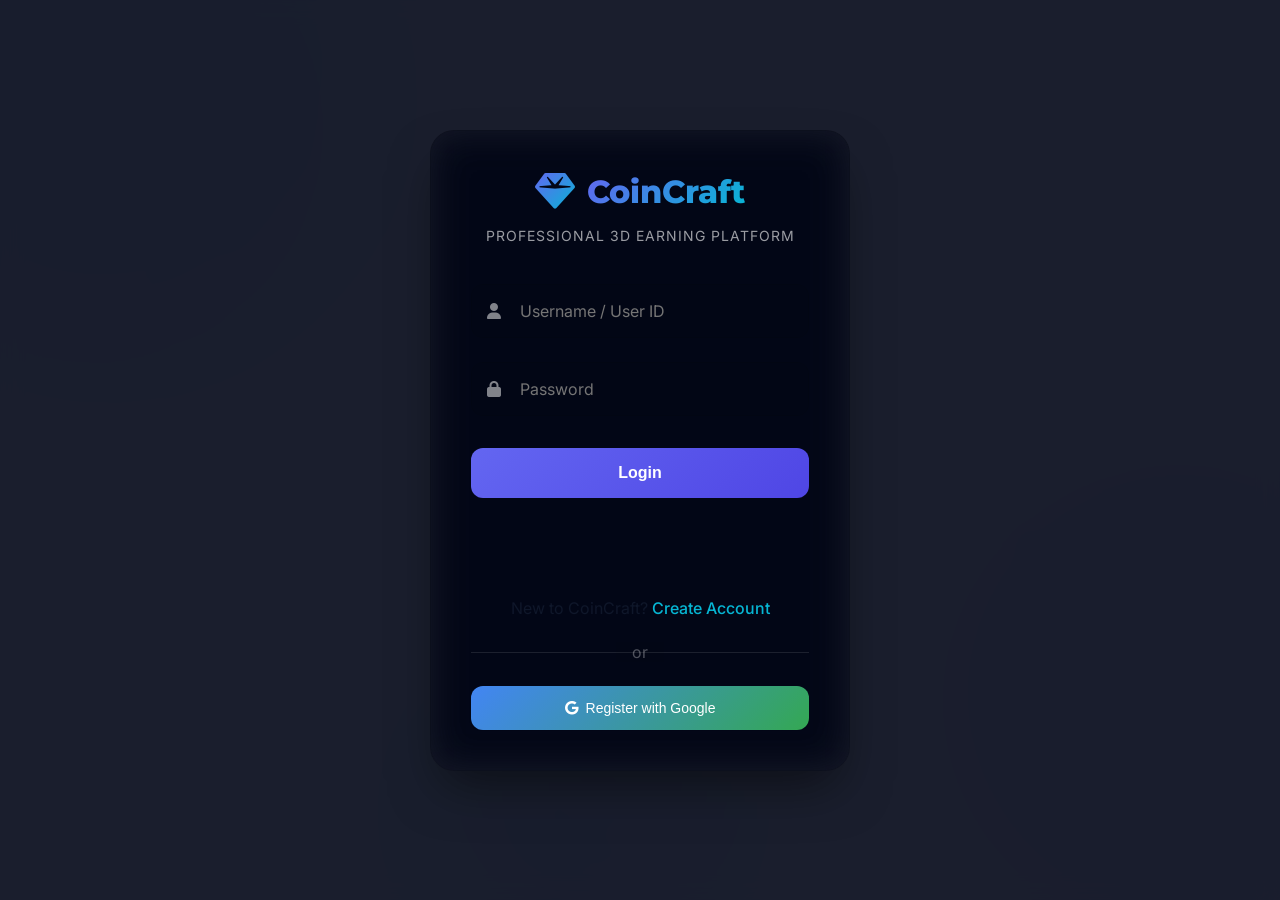
==== commit 74b99e4b: "Add files via upload" ====
--- a/index.html
+++ b/index.html
@@ -2,2095 +2,566 @@
 <html lang="en">
 <head>
     <meta charset="UTF-8">
-    <meta name="viewport" content="width=device-width, initial-scale=1.0">
-    <title>CoinFlow | 3D Earning Platform</title>
+    <meta name="viewport" content="width=device-width, initial-scale=1.0, maximum-scale=1.0, user-scalable=no">
+    <title>CoinCraft | Professional 3D Earning Platform</title>
+    <link rel="stylesheet" href="style.css">
     <link rel="stylesheet" href="https://cdnjs.cloudflare.com/ajax/libs/font-awesome/6.4.0/css/all.min.css">
-    <link rel="stylesheet" href="https://fonts.googleapis.com/css2?family=Poppins:wght@300;400;500;600;700&display=swap">
-    <style>
-        :root {
-            --primary: #6d5dfc;
-            --primary-dark: #5b4cf0;
-            --secondary: #43cea2;
-            --dark: #121829;
-            --dark-light: #1e2337;
-            --glass: rgba(255, 255, 255, 0.08);
-            --glass-border: rgba(255, 255, 255, 0.1);
-            --text: #ffffff;
-            --text-light: #b8b9c5;
-            --success: #00d897;
-            --warning: #ff9f43;
-            --danger: #ff6b6b;
-            --shadow: rgba(0, 0, 0, 0.25);
-            --neumorphism-shadow: 8px 8px 16px rgba(0, 0, 0, 0.3), -8px -8px 16px rgba(255, 255, 255, 0.05);
-            --neumorphism-shadow-inset: inset 4px 4px 8px rgba(0, 0, 0, 0.3), inset -4px -4px 8px rgba(255, 255, 255, 0.05);
-        }
-
-        * {
-            margin: 0;
-            padding: 0;
-            box-sizing: border-box;
-            font-family: 'Poppins', sans-serif;
-        }
-
-        body {
-            background: linear-gradient(135deg, #0f0c29, #302b63, #24243e);
-            color: var(--text);
-            min-height: 100vh;
-            overflow-x: hidden;
-            position: relative;
-        }
-
-        /* Animated gradient background */
-        body::before {
-            content: '';
-            position: fixed;
-            top: 0;
-            left: 0;
-            width: 100%;
-            height: 100%;
-            background: radial-gradient(circle at 20% 80%, rgba(109, 93, 252, 0.15) 0%, transparent 40%),
-                        radial-gradient(circle at 80% 20%, rgba(67, 206, 162, 0.15) 0%, transparent 40%);
-            z-index: -1;
-            animation: gradientShift 15s ease-in-out infinite alternate;
-        }
-
-        @keyframes gradientShift {
-            0% { transform: translate(0, 0); }
-            100% { transform: translate(-20px, 20px); }
-        }
-
-        /* Main container */
-        .container {
-            max-width: 1200px;
-            margin: 0 auto;
-            padding: 20px;
-            min-height: 100vh;
-            display: flex;
-            flex-direction: column;
-        }
-
-        /* Authentication screens */
-        .auth-container {
-            display: flex;
-            justify-content: center;
-            align-items: center;
-            min-height: 100vh;
-            padding: 20px;
-        }
-
-        .auth-box {
-            background: var(--glass);
-            backdrop-filter: blur(12px);
-            border-radius: 24px;
-            border: 1px solid var(--glass-border);
-            width: 100%;
-            max-width: 420px;
-            padding: 40px 30px;
-            box-shadow: var(--neumorphism-shadow);
-            animation: fadeInUp 0.6s ease-out;
-            position: relative;
-            overflow: hidden;
-        }
-
-        .auth-box::before {
-            content: '';
-            position: absolute;
-            top: -50%;
-            left: -50%;
-            width: 200%;
-            height: 200%;
-            background: linear-gradient(45deg, transparent, rgba(255, 255, 255, 0.03), transparent);
-            transform: rotate(45deg);
-            animation: shine 3s infinite linear;
-        }
-
-        @keyframes shine {
-            0% { transform: translateX(-100%) translateY(-100%) rotate(45deg); }
-            100% { transform: translateX(100%) translateY(100%) rotate(45deg); }
-        }
-
-        .auth-header {
-            text-align: center;
-            margin-bottom: 30px;
-        }
-
-        .auth-header h2 {
-            font-size: 28px;
-            font-weight: 700;
-            background: linear-gradient(to right, var(--primary), var(--secondary));
-            -webkit-background-clip: text;
-            background-clip: text;
-            color: transparent;
-            margin-bottom: 10px;
-        }
-
-        .auth-header p {
-            color: var(--text-light);
-            font-size: 14px;
-        }
-
-        .auth-form {
-            display: flex;
-            flex-direction: column;
-            gap: 20px;
-        }
-
-        .form-group {
-            display: flex;
-            flex-direction: column;
-            gap: 8px;
-        }
-
-        .form-group label {
-            font-size: 14px;
-            font-weight: 500;
-            color: var(--text-light);
-        }
-
-        .form-input {
-            padding: 16px 20px;
-            background: rgba(0, 0, 0, 0.2);
-            border: 1px solid var(--glass-border);
-            border-radius: 12px;
-            color: var(--text);
-            font-size: 16px;
-            transition: all 0.3s ease;
-            box-shadow: var(--neumorphism-shadow-inset);
-        }
-
-        .form-input:focus {
-            outline: none;
-            border-color: var(--primary);
-            box-shadow: 0 0 0 3px rgba(109, 93, 252, 0.2);
-        }
-
-        .btn {
-            padding: 16px 24px;
-            border: none;
-            border-radius: 12px;
-            font-size: 16px;
-            font-weight: 600;
-            cursor: pointer;
-            transition: all 0.3s ease;
-            display: flex;
-            align-items: center;
-            justify-content: center;
-            gap: 10px;
-            position: relative;
-            overflow: hidden;
-        }
-
-        .btn-primary {
-            background: linear-gradient(135deg, var(--primary), var(--primary-dark));
-            color: white;
-            box-shadow: 0 8px 20px rgba(109, 93, 252, 0.3);
-        }
-
-        .btn-primary:hover {
-            transform: translateY(-3px);
-            box-shadow: 0 12px 25px rgba(109, 93, 252, 0.4);
-        }
-
-        .btn-primary:active {
-            transform: translateY(0);
-            box-shadow: 0 4px 12px rgba(109, 93, 252, 0.3);
-        }
-
-        .btn-google {
-            background: rgba(255, 255, 255, 0.1);
-            color: white;
-            border: 1px solid var(--glass-border);
-        }
-
-        .btn-google:hover {
-            background: rgba(255, 255, 255, 0.15);
-        }
-
-        .auth-switch {
-            text-align: center;
-            margin-top: 20px;
-            color: var(--text-light);
-            font-size: 14px;
-        }
-
-        .auth-switch a {
-            color: var(--primary);
-            text-decoration: none;
-            font-weight: 600;
-        }
-
-        /* App container (after login) */
-        .app-container {
-            display: none;
-            flex-direction: column;
-            min-height: 100vh;
-            animation: fadeIn 0.5s ease-out;
-        }
-
-        /* Header with user info */
-        .app-header {
-            display: flex;
-            justify-content: space-between;
-            align-items: center;
-            padding: 20px 0;
-            margin-bottom: 20px;
-        }
-
-        .user-info {
-            display: flex;
-            align-items: center;
-            gap: 15px;
-        }
-
-        .user-avatar {
-            width: 50px;
-            height: 50px;
-            border-radius: 50%;
-            background: linear-gradient(135deg, var(--primary), var(--secondary));
-            display: flex;
-            align-items: center;
-            justify-content: center;
-            font-size: 20px;
-            font-weight: 700;
-            box-shadow: var(--neumorphism-shadow);
-            position: relative;
-        }
-
-        .online-indicator {
-            position: absolute;
-            bottom: 2px;
-            right: 2px;
-            width: 12px;
-            height: 12px;
-            background: var(--success);
-            border-radius: 50%;
-            border: 2px solid var(--dark-light);
-        }
-
-        .user-details h3 {
-            font-size: 18px;
-            font-weight: 600;
-        }
-
-        .user-details p {
-            font-size: 12px;
-            color: var(--text-light);
-        }
-
-        .user-stats {
-            display: flex;
-            gap: 20px;
-        }
-
-        .stat-box {
-            background: var(--glass);
-            backdrop-filter: blur(10px);
-            border-radius: 16px;
-            padding: 12px 20px;
-            border: 1px solid var(--glass-border);
-            box-shadow: var(--neumorphism-shadow);
-            text-align: center;
-            min-width: 120px;
-        }
-
-        .stat-value {
-            font-size: 24px;
-            font-weight: 700;
-            background: linear-gradient(to right, var(--primary), var(--secondary));
-            -webkit-background-clip: text;
-            background-clip: text;
-            color: transparent;
-        }
-
-        .stat-label {
-            font-size: 12px;
-            color: var(--text-light);
-        }
-
-        /* Navigation */
-        .nav-container {
-            background: var(--glass);
-            backdrop-filter: blur(10px);
-            border-radius: 20px;
-            padding: 10px;
-            margin-bottom: 30px;
-            border: 1px solid var(--glass-border);
-            box-shadow: var(--neumorphism-shadow);
-        }
-
-        .nav-menu {
-            display: flex;
-            justify-content: space-around;
-            list-style: none;
-        }
-
-        .nav-item {
-            flex: 1;
-            text-align: center;
-        }
-
-        .nav-link {
-            padding: 14px 10px;
-            display: flex;
-            flex-direction: column;
-            align-items: center;
-            gap: 6px;
-            text-decoration: none;
-            color: var(--text-light);
-            border-radius: 14px;
-            transition: all 0.3s ease;
-            font-size: 12px;
-        }
-
-        .nav-link.active {
-            background: rgba(109, 93, 252, 0.15);
-            color: var(--primary);
-            box-shadow: var(--neumorphism-shadow-inset);
-        }
-
-        .nav-link i {
-            font-size: 20px;
-        }
-
-        /* Page content */
-        .page {
-            display: none;
-            animation: fadeInUp 0.5s ease-out;
-        }
-
-        .page.active {
-            display: block;
-        }
-
-        /* Home page - Coin clicker */
-        .coin-section {
-            display: flex;
-            flex-direction: column;
-            align-items: center;
-            gap: 30px;
-            margin-bottom: 40px;
-        }
-
-        .coin-container {
-            position: relative;
-            width: 220px;
-            height: 220px;
-            display: flex;
-            align-items: center;
-            justify-content: center;
-        }
-
-        .coin-3d {
-            width: 180px;
-            height: 180px;
-            background: radial-gradient(circle at 30% 30%, #ffd700, #daa520);
-            border-radius: 50%;
-            position: relative;
-            cursor: pointer;
-            box-shadow: 0 0 30px rgba(255, 215, 0, 0.4),
-                        inset 0 -10px 20px rgba(0, 0, 0, 0.3),
-                        inset 0 10px 20px rgba(255, 255, 255, 0.6);
-            animation: coinFloat 3s ease-in-out infinite;
-            transform-style: preserve-3d;
-            transition: transform 0.1s;
-        }
-
-        @keyframes coinFloat {
-            0%, 100% { transform: translateY(0) rotateY(0); }
-            50% { transform: translateY(-15px) rotateY(10deg); }
-        }
-
-        .coin-3d:active {
-            transform: scale(0.95) rotateY(15deg);
-            animation: none;
-        }
-
-        .coin-inner {
-            position: absolute;
-            width: 100%;
-            height: 100%;
-            border-radius: 50%;
-            display: flex;
-            align-items: center;
-            justify-content: center;
-            font-weight: 700;
-            font-size: 24px;
-            color: #8b7500;
-            text-shadow: 1px 1px 2px rgba(255, 255, 255, 0.5);
-        }
-
-        .coin-glow {
-            position: absolute;
-            width: 200px;
-            height: 200px;
-            border-radius: 50%;
-            background: radial-gradient(circle, rgba(255, 215, 0, 0.4) 0%, transparent 70%);
-            filter: blur(10px);
-            animation: pulse 2s infinite;
-            z-index: -1;
-        }
-
-        @keyframes pulse {
-            0%, 100% { opacity: 0.5; transform: scale(1); }
-            50% { opacity: 0.8; transform: scale(1.05); }
-        }
-
-        .click-info {
-            text-align: center;
-            margin-top: 10px;
-        }
-
-        .click-speed {
-            font-size: 12px;
-            color: var(--text-light);
-            margin-top: 5px;
-        }
-
-        .warning-message {
-            background: rgba(255, 107, 107, 0.1);
-            border: 1px solid rgba(255, 107, 107, 0.3);
-            border-radius: 12px;
-            padding: 12px 20px;
-            color: var(--danger);
-            font-size: 14px;
-            text-align: center;
-            margin-top: 20px;
-            display: none;
-        }
-
-        /* Earnings progress */
-        .earnings-container {
-            background: var(--glass);
-            backdrop-filter: blur(10px);
-            border-radius: 20px;
-            padding: 25px;
-            border: 1px solid var(--glass-border);
-            box-shadow: var(--neumorphism-shadow);
-            margin-bottom: 30px;
-        }
-
-        .earnings-header {
-            display: flex;
-            justify-content: space-between;
-            align-items: center;
-            margin-bottom: 20px;
-        }
-
-        .earnings-header h3 {
-            font-size: 18px;
-            font-weight: 600;
-        }
-
-        .daily-limit {
-            font-size: 12px;
-            color: var(--text-light);
-            background: rgba(0, 216, 151, 0.1);
-            padding: 5px 10px;
-            border-radius: 20px;
-        }
-
-        .milestones {
-            display: grid;
-            grid-template-columns: repeat(auto-fill, minmax(140px, 1fr));
-            gap: 15px;
-            margin-top: 25px;
-        }
-
-        .milestone-card {
-            background: rgba(0, 0, 0, 0.2);
-            border-radius: 16px;
-            padding: 18px 15px;
-            border: 1px solid var(--glass-border);
-            text-align: center;
-            transition: all 0.3s ease;
-            position: relative;
-            overflow: hidden;
-        }
-
-        .milestone-card.locked {
-            opacity: 0.6;
-        }
-
-        .milestone-card.unlocked {
-            border-color: var(--success);
-            box-shadow: 0 0 15px rgba(0, 216, 151, 0.2);
-        }
-
-        .milestone-card.current {
-            border-color: var(--primary);
-            box-shadow: 0 0 20px rgba(109, 93, 252, 0.3);
-        }
-
-        .milestone-amount {
-            font-size: 20px;
-            font-weight: 700;
-            margin-bottom: 8px;
-            color: var(--text);
-        }
-
-        .milestone-clicks {
-            font-size: 12px;
-            color: var(--text-light);
-            margin-bottom: 12px;
-        }
-
-        .milestone-progress {
-            height: 6px;
-            background: rgba(255, 255, 255, 0.1);
-            border-radius: 3px;
-            overflow: hidden;
-            margin-bottom: 10px;
-        }
-
-        .milestone-progress-bar {
-            height: 100%;
-            background: linear-gradient(to right, var(--primary), var(--secondary));
-            border-radius: 3px;
-            width: 0%;
-            transition: width 1s ease;
-        }
-
-        .milestone-status {
-            font-size: 11px;
-            font-weight: 600;
-        }
-
-        .milestone-status.locked {
-            color: var(--danger);
-        }
-
-        .milestone-status.unlocked {
-            color: var(--success);
-        }
-
-        /* Withdraw section */
-        .withdraw-container {
-            background: var(--glass);
-            backdrop-filter: blur(10px);
-            border-radius: 20px;
-            padding: 25px;
-            border: 1px solid var(--glass-border);
-            box-shadow: var(--neumorphism-shadow);
-        }
-
-        .withdraw-header {
-            display: flex;
-            justify-content: space-between;
-            align-items: center;
-            margin-bottom: 20px;
-        }
-
-        .withdraw-header h3 {
-            font-size: 18px;
-            font-weight: 600;
-        }
-
-        .withdraw-btn {
-            padding: 12px 24px;
-            font-size: 14px;
-            border-radius: 12px;
-            background: #555;
-            color: #aaa;
-            cursor: not-allowed;
-            transition: all 0.3s ease;
-        }
-
-        .withdraw-btn.active {
-            background: linear-gradient(135deg, var(--success), #00c487);
-            color: white;
-            cursor: pointer;
-            box-shadow: 0 8px 20px rgba(0, 216, 151, 0.3);
-        }
-
-        .withdraw-btn.active:hover {
-            transform: translateY(-3px);
-            box-shadow: 0 12px 25px rgba(0, 216, 151, 0.4);
-        }
-
-        .payment-methods {
-            display: flex;
-            gap: 15px;
-            margin-bottom: 25px;
-            flex-wrap: wrap;
-        }
-
-        .payment-method {
-            flex: 1;
-            min-width: 120px;
-            background: rgba(0, 0, 0, 0.2);
-            border-radius: 12px;
-            padding: 15px;
-            border: 1px solid var(--glass-border);
-            text-align: center;
-            cursor: pointer;
-            transition: all 0.3s ease;
-        }
-
-        .payment-method.active {
-            border-color: var(--primary);
-            background: rgba(109, 93, 252, 0.1);
-        }
-
-        .payment-icon {
-            font-size: 24px;
-            margin-bottom: 10px;
-        }
-
-        .payment-name {
-            font-size: 14px;
-            font-weight: 600;
-        }
-
-        .withdraw-form {
-            display: none;
-            flex-direction: column;
-            gap: 20px;
-        }
-
-        /* About page */
-        .about-container {
-            background: var(--glass);
-            backdrop-filter: blur(10px);
-            border-radius: 20px;
-            padding: 30px;
-            border: 1px solid var(--glass-border);
-            box-shadow: var(--neumorphism-shadow);
-            margin-bottom: 30px;
-        }
-
-        .profile-section {
-            display: flex;
-            flex-direction: column;
-            align-items: center;
-            text-align: center;
-            margin-bottom: 30px;
-        }
-
-        .profile-frame {
-            width: 150px;
-            height: 150px;
-            border-radius: 50%;
-            padding: 8px;
-            background: linear-gradient(135deg, var(--primary), var(--secondary));
-            margin-bottom: 20px;
-            position: relative;
-            box-shadow: 0 10px 30px rgba(0, 0, 0, 0.3);
-        }
-
-        .profile-image {
-            width: 100%;
-            height: 100%;
-            border-radius: 50%;
-            background: linear-gradient(135deg, #1a1a2e, #16213e);
-            display: flex;
-            align-items: center;
-            justify-content: center;
-            font-size: 48px;
-            color: white;
-            position: relative;
-            overflow: hidden;
-        }
-
-        .profile-glow {
-            position: absolute;
-            width: 100%;
-            height: 100%;
-            background: radial-gradient(circle at 30% 30%, rgba(109, 93, 252, 0.4), transparent 70%);
-            border-radius: 50%;
-            animation: glowRotate 10s linear infinite;
-        }
-
-        @keyframes glowRotate {
-            0% { transform: rotate(0deg); }
-            100% { transform: rotate(360deg); }
-        }
-
-        .profile-details h3 {
-            font-size: 24px;
-            margin-bottom: 10px;
-        }
-
-        .profile-profession {
-            color: var(--primary);
-            font-weight: 600;
-            margin-bottom: 15px;
-            font-size: 16px;
-        }
-
-        .profile-description {
-            color: var(--text-light);
-            line-height: 1.6;
-            max-width: 600px;
-            margin: 0 auto;
-            font-style: italic;
-        }
-
-        .contact-section {
-            display: flex;
-            justify-content: center;
-            gap: 20px;
-            flex-wrap: wrap;
-        }
-
-        .contact-icon {
-            width: 60px;
-            height: 60px;
-            border-radius: 50%;
-            display: flex;
-            align-items: center;
-            justify-content: center;
-            font-size: 24px;
-            color: white;
-            text-decoration: none;
-            transition: all 0.3s ease;
-            box-shadow: var(--neumorphism-shadow);
-        }
-
-        .contact-icon.whatsapp {
-            background: linear-gradient(135deg, #25D366, #128C7E);
-        }
-
-        .contact-icon.gmail {
-            background: linear-gradient(135deg, #EA4335, #D14836);
-        }
-
-        .contact-icon.facebook {
-            background: linear-gradient(135deg, #1877F2, #0D5F9E);
-        }
-
-        .contact-icon:hover {
-            transform: translateY(-5px) scale(1.1);
-        }
-
-        /* Help & Support page */
-        .help-container {
-            background: var(--glass);
-            backdrop-filter: blur(10px);
-            border-radius: 20px;
-            padding: 30px;
-            border: 1px solid var(--glass-border);
-            box-shadow: var(--neumorphism-shadow);
-        }
-
-        .help-header {
-            text-align: center;
-            margin-bottom: 30px;
-        }
-
-        .help-header h3 {
-            font-size: 24px;
-            margin-bottom: 10px;
-        }
-
-        .help-header p {
-            color: var(--text-light);
-            max-width: 600px;
-            margin: 0 auto;
-        }
-
-        .help-cards {
-            display: grid;
-            grid-template-columns: repeat(auto-fill, minmax(250px, 1fr));
-            gap: 20px;
-            margin-bottom: 30px;
-        }
-
-        .help-card {
-            background: rgba(0, 0, 0, 0.2);
-            border-radius: 16px;
-            padding: 25px;
-            border: 1px solid var(--glass-border);
-            transition: all 0.3s ease;
-            text-align: center;
-        }
-
-        .help-card:hover {
-            transform: translateY(-5px);
-            border-color: var(--primary);
-        }
-
-        .help-card i {
-            font-size: 32px;
-            margin-bottom: 15px;
-            color: var(--primary);
-        }
-
-        .help-card h4 {
-            font-size: 18px;
-            margin-bottom: 10px;
-        }
-
-        .help-card p {
-            color: var(--text-light);
-            font-size: 14px;
-            line-height: 1.5;
-        }
-
-        .support-contact {
-            text-align: center;
-            padding-top: 20px;
-            border-top: 1px solid var(--glass-border);
-        }
-
-        .support-contact p {
-            margin-bottom: 15px;
-            color: var(--text-light);
-        }
-
-        .support-email {
-            display: inline-flex;
-            align-items: center;
-            gap: 10px;
-            background: rgba(109, 93, 252, 0.1);
-            padding: 12px 20px;
-            border-radius: 12px;
-            color: var(--primary);
-            text-decoration: none;
-            font-weight: 600;
-            margin-bottom: 20px;
-        }
-
-        /* Modal popups */
-        .modal {
-            display: none;
-            position: fixed;
-            top: 0;
-            left: 0;
-            width: 100%;
-            height: 100%;
-            background: rgba(0, 0, 0, 0.8);
-            backdrop-filter: blur(5px);
-            z-index: 1000;
-            align-items: center;
-            justify-content: center;
-            animation: fadeIn 0.3s ease-out;
-        }
-
-        .modal-content {
-            background: var(--glass);
-            backdrop-filter: blur(15px);
-            border-radius: 24px;
-            padding: 30px;
-            border: 1px solid var(--glass-border);
-            box-shadow: var(--neumorphism-shadow);
-            max-width: 450px;
-            width: 90%;
-            animation: scaleIn 0.3s ease-out;
-        }
-
-        @keyframes scaleIn {
-            0% { transform: scale(0.9); opacity: 0; }
-            100% { transform: scale(1); opacity: 1; }
-        }
-
-        .modal-header {
-            display: flex;
-            justify-content: space-between;
-            align-items: center;
-            margin-bottom: 20px;
-        }
-
-        .modal-header h3 {
-            font-size: 22px;
-            font-weight: 700;
-        }
-
-        .close-modal {
-            background: none;
-            border: none;
-            color: var(--text-light);
-            font-size: 24px;
-            cursor: pointer;
-            width: 36px;
-            height: 36px;
-            border-radius: 50%;
-            display: flex;
-            align-items: center;
-            justify-content: center;
-            transition: all 0.3s ease;
-        }
-
-        .close-modal:hover {
-            background: rgba(255, 255, 255, 0.1);
-        }
-
-        .modal-body {
-            margin-bottom: 25px;
-        }
-
-        .success-icon {
-            width: 80px;
-            height: 80px;
-            background: linear-gradient(135deg, var(--success), #00c487);
-            border-radius: 50%;
-            display: flex;
-            align-items: center;
-            justify-content: center;
-            font-size: 36px;
-            margin: 0 auto 20px;
-        }
-
-        /* Animation classes */
-        @keyframes fadeIn {
-            from { opacity: 0; }
-            to { opacity: 1; }
-        }
-
-        @keyframes fadeInUp {
-            from { opacity: 0; transform: translateY(20px); }
-            to { opacity: 1; transform: translateY(0); }
-        }
-
-        /* Responsive adjustments */
-        @media (max-width: 768px) {
-            .app-header {
-                flex-direction: column;
-                align-items: flex-start;
-                gap: 20px;
-            }
-            
-            .user-stats {
-                width: 100%;
-                justify-content: space-between;
-            }
-            
-            .stat-box {
-                min-width: calc(50% - 10px);
-            }
-            
-            .milestones {
-                grid-template-columns: repeat(2, 1fr);
-            }
-            
-            .payment-methods {
-                flex-direction: column;
-            }
-            
-            .help-cards {
-                grid-template-columns: 1fr;
-            }
-        }
-
-        @media (max-width: 480px) {
-            .auth-box {
-                padding: 30px 20px;
-            }
-            
-            .coin-container {
-                width: 180px;
-                height: 180px;
-            }
-            
-            .coin-3d {
-                width: 150px;
-                height: 150px;
-            }
-            
-            .milestones {
-                grid-template-columns: 1fr;
-            }
-            
-            .nav-menu {
-                flex-direction: column;
-                gap: 10px;
-            }
-            
-            .nav-item {
-                width: 100%;
-            }
-        }
-
-        /* Ripple effect for coin click */
-        .ripple {
-            position: absolute;
-            border-radius: 50%;
-            background: rgba(255, 215, 0, 0.4);
-            transform: scale(0);
-            animation: ripple 0.6s linear;
-            pointer-events: none;
-        }
-
-        @keyframes ripple {
-            to {
-                transform: scale(4);
-                opacity: 0;
-            }
-        }
-    </style>
+    <link href="https://fonts.googleapis.com/css2?family=Montserrat:wght@300;400;500;600;700;800&family=Inter:wght@300;400;500;600&display=swap" rel="stylesheet">
+    
+    <!-- EmailJS for sending emails (Production) -->
+    <script type="text/javascript" src="https://cdn.jsdelivr.net/npm/@emailjs/browser@3/dist/email.min.js"></script>
+    <script type="text/javascript">
+        // Initialize EmailJS with your public key (Get from https://dashboard.emailjs.com)
+        // emailjs.init("YOUR_PUBLIC_KEY_HERE"); // Uncomment and add your key
+    </script>
 </head>
 <body>
+    <!-- Animated Gradient Background -->
+    <div class="gradient-bg">
+        <div class="gradient-layer gradient-1"></div>
+        <div class="gradient-layer gradient-2"></div>
+        <div class="gradient-layer gradient-3"></div>
+    </div>
+
+    <!-- Floating Particles -->
+    <div class="particles-container">
+        <div class="particle"></div>
+        <div class="particle"></div>
+        <div class="particle"></div>
+        <div class="particle"></div>
+        <div class="particle"></div>
+        <div class="particle"></div>
+    </div>
+
     <!-- Authentication Container -->
-    <div class="auth-container" id="authContainer">
-        <!-- Login Form -->
-        <div class="auth-box" id="loginBox">
+    <div class="auth-container active" id="authContainer">
+        <div class="auth-card-3d">
             <div class="auth-header">
-                <h2>Welcome to CoinFlow</h2>
-                <p>Login to start earning with our 3D platform</p>
+                <div class="logo-3d">
+                    <i class="fas fa-gem logo-icon"></i>
+                    <h1>CoinCraft</h1>
+                </div>
+                <p class="tagline">Professional 3D Earning Platform</p>
             </div>
-            
-            <form class="auth-form" id="loginForm">
-                <div class="form-group">
-                    <label for="loginId">Username / User ID</label>
-                    <input type="text" id="loginId" class="form-input" placeholder="Enter username or user ID" required>
+
+            <!-- Login Form -->
+            <form class="auth-form active" id="loginForm">
+                <div class="input-group-3d">
+                    <i class="fas fa-user input-icon"></i>
+                    <input type="text" id="loginUsername" placeholder="Username / User ID" required>
+                    <div class="input-border"></div>
                 </div>
                 
-                <div class="form-group">
-                    <label for="loginPassword">Password</label>
-                    <input type="password" id="loginPassword" class="form-input" placeholder="Enter password" required>
-                </div>
-                
-                <button type="submit" class="btn btn-primary">
-                    <i class="fas fa-sign-in-alt"></i> Login
+                <div class="input-group-3d">
+                    <i class="fas fa-lock input-icon"></i>
+                    <input type="password" id="loginPassword" placeholder="Password" required>
+                    <div class="input-border"></div>
+                </div>
+
+                <button type="submit" class="btn-3d-primary">
+                    <span class="btn-text">Login</span>
+                    <span class="btn-glow"></span>
                 </button>
-                
-                <button type="button" class="btn btn-google" id="googleLogin">
-                    <i class="fab fa-google"></i> Register with Google
+
+                <div class="auth-error" id="loginError"></div>
+
+                <div class="auth-footer">
+                    <p>New to CoinCraft? <a href="#" id="showRegister">Create Account</a></p>
+                    <div class="divider">
+                        <span>or</span>
+                    </div>
+                    <button type="button" class="btn-3d-google">
+                        <i class="fab fa-google"></i>
+                        <span>Register with Google</span>
+                    </button>
+                </div>
+            </form>
+
+            <!-- Register Form -->
+            <form class="auth-form" id="registerForm">
+                <div class="input-group-3d">
+                    <i class="fas fa-user input-icon"></i>
+                    <input type="text" id="registerUsername" placeholder="Choose Username" required>
+                    <div class="input-border"></div>
+                </div>
+
+                <div class="input-group-3d">
+                    <i class="fas fa-envelope input-icon"></i>
+                    <input type="email" id="registerEmail" placeholder="Email Address" required>
+                    <div class="input-border"></div>
+                </div>
+
+                <div class="input-group-3d">
+                    <i class="fas fa-lock input-icon"></i>
+                    <input type="password" id="registerPassword" placeholder="Create Password" required>
+                    <div class="input-border"></div>
+                </div>
+
+                <div class="input-group-3d">
+                    <i class="fas fa-id-card input-icon"></i>
+                    <input type="text" id="userIdDisplay" placeholder="User ID will be generated" readonly>
+                    <div class="input-border"></div>
+                </div>
+
+                <button type="submit" class="btn-3d-primary">
+                    <span class="btn-text">Create Account</span>
+                    <span class="btn-glow"></span>
                 </button>
+
+                <div class="auth-error" id="registerError"></div>
+
+                <div class="auth-footer">
+                    <p>Already have an account? <a href="#" id="showLogin">Login</a></p>
+                </div>
             </form>
-            
-            <div class="auth-switch">
-                Don't have an account? <a href="#" id="showRegister">Register here</a>
-            </div>
-        </div>
-        
-        <!-- Register Form -->
-        <div class="auth-box" id="registerBox" style="display: none;">
-            <div class="auth-header">
-                <h2>Create Account</h2>
-                <p>Register to join our earning platform</p>
-            </div>
-            
-            <form class="auth-form" id="registerForm">
-                <div class="form-group">
-                    <label for="registerUsername">Username</label>
-                    <input type="text" id="registerUsername" class="form-input" placeholder="Choose a username" required>
-                </div>
-                
-                <div class="form-group">
-                    <label for="registerEmail">Email</label>
-                    <input type="email" id="registerEmail" class="form-input" placeholder="Enter your email" required>
-                </div>
-                
-                <div class="form-group">
-                    <label for="registerPassword">Password</label>
-                    <input type="password" id="registerPassword" class="form-input" placeholder="Create a password" required>
-                </div>
-                
-                <div class="form-group">
-                    <label for="registerUserId">Your User ID (Auto-generated)</label>
-                    <input type="text" id="registerUserId" class="form-input" readonly>
-                </div>
-                
-                <button type="submit" class="btn btn-primary">
-                    <i class="fas fa-user-plus"></i> Register
-                </button>
-                
-                <button type="button" class="btn btn-google">
-                    <i class="fab fa-google"></i> Register with Google
-                </button>
-            </form>
-            
-            <div class="auth-switch">
-                Already have an account? <a href="#" id="showLogin">Login here</a>
-            </div>
         </div>
     </div>
-    
-    <!-- Main App Container (hidden until login) -->
-    <div class="container app-container" id="appContainer">
-        <!-- Header with user info -->
-        <div class="app-header">
-            <div class="user-info">
-                <div class="user-avatar">
-                    <span id="userAvatar">R</span>
-                    <div class="online-indicator"></div>
-                </div>
-                <div class="user-details">
-                    <h3 id="userName">Mr. Riaz</h3>
-                    <p id="userId">User ID: xdsh12</p>
-                </div>
-            </div>
-            
-            <div class="user-stats">
-                <div class="stat-box">
-                    <div class="stat-value" id="totalClicks">0</div>
-                    <div class="stat-label">Total Clicks</div>
-                </div>
-                <div class="stat-box">
-                    <div class="stat-value" id="totalEarnings">$0</div>
-                    <div class="stat-label">Total Earnings</div>
-                </div>
-            </div>
-        </div>
-        
-        <!-- Navigation Menu -->
-        <div class="nav-container">
-            <ul class="nav-menu">
-                <li class="nav-item">
-                    <a href="#" class="nav-link active" data-page="home">
+
+    <!-- Main App Container -->
+    <div class="app-container" id="appContainer">
+        <!-- Header -->
+        <header class="app-header">
+            <nav class="navbar-3d">
+                <div class="nav-brand">
+                    <i class="fas fa-gem"></i>
+                    <span>CoinCraft</span>
+                </div>
+
+                <div class="nav-menu">
+                    <a href="#home" class="nav-item active" data-page="home">
                         <i class="fas fa-home"></i>
                         <span>Home</span>
+                        <div class="nav-indicator"></div>
                     </a>
-                </li>
-                <li class="nav-item">
-                    <a href="#" class="nav-link" data-page="about">
+                    <a href="#about" class="nav-item" data-page="about">
                         <i class="fas fa-user"></i>
                         <span>About</span>
+                        <div class="nav-indicator"></div>
                     </a>
-                </li>
-                <li class="nav-item">
-                    <a href="#" class="nav-link" data-page="coins">
+                    <a href="#coins" class="nav-item" data-page="coins">
                         <i class="fas fa-coins"></i>
                         <span>Coins</span>
+                        <div class="nav-indicator"></div>
                     </a>
-                </li>
-                <li class="nav-item">
-                    <a href="#" class="nav-link" data-page="help">
-                        <i class="fas fa-question-circle"></i>
+                    <a href="#withdraw" class="nav-item" data-page="withdraw">
+                        <i class="fas fa-wallet"></i>
+                        <span>Withdraw</span>
+                        <div class="nav-indicator"></div>
+                    </a>
+                    <a href="#help" class="nav-item" data-page="help">
+                        <i class="fas fa-headset"></i>
                         <span>Help</span>
+                        <div class="nav-indicator"></div>
                     </a>
-                </li>
-            </ul>
-        </div>
-        
-        <!-- Page Content -->
-        <div class="page-content">
+                </div>
+
+                <div class="user-info">
+                    <div class="online-status">
+                        <div class="online-dot"></div>
+                        <span>Online</span>
+                    </div>
+                    <div class="user-id" id="currentUserId">ID: Loading...</div>
+                    <div class="user-limit">
+                        <i class="fas fa-users"></i>
+                        <span>Users: <span id="userCount">254</span>/500</span>
+                    </div>
+                </div>
+
+                <button class="mobile-menu-btn" id="mobileToggle">
+                    <i class="fas fa-bars"></i>
+                </button>
+            </nav>
+        </header>
+
+        <!-- Main Content -->
+        <main class="main-content">
             <!-- Home Page -->
-            <div class="page active" id="home-page">
+            <section class="page active" id="homePage">
+                <div class="stats-grid">
+                    <div class="stat-card">
+                        <div class="stat-icon">
+                            <i class="fas fa-mouse-pointer"></i>
+                        </div>
+                        <div class="stat-content">
+                            <h3>Total Clicks</h3>
+                            <div class="stat-value" id="totalClicks">0</div>
+                            <div class="stat-progress">
+                                <div class="progress-bar" id="clickProgress"></div>
+                            </div>
+                        </div>
+                    </div>
+
+                    <div class="stat-card">
+                        <div class="stat-icon">
+                            <i class="fas fa-coins"></i>
+                        </div>
+                        <div class="stat-content">
+                            <h3>Coins Earned</h3>
+                            <div class="stat-value" id="totalCoins">0</div>
+                            <div class="stat-change">
+                                <i class="fas fa-arrow-up"></i>
+                                <span id="todayCoins">+0 today</span>
+                            </div>
+                        </div>
+                    </div>
+
+                    <div class="stat-card">
+                        <div class="stat-icon">
+                            <i class="fas fa-dollar-sign"></i>
+                        </div>
+                        <div class="stat-content">
+                            <h3>Earnings</h3>
+                            <div class="stat-value" id="totalEarnings">$0.00</div>
+                            <div class="stat-subtext">Next payout: $1.00</div>
+                        </div>
+                    </div>
+
+                    <div class="stat-card">
+                        <div class="stat-icon">
+                            <i class="fas fa-trophy"></i>
+                        </div>
+                        <div class="stat-content">
+                            <h3>Current Goal</h3>
+                            <div class="stat-value" id="currentGoal">$1</div>
+                            <div class="stat-subtext" id="goalProgress">0/500 clicks</div>
+                        </div>
+                    </div>
+                </div>
+
+                <!-- 3D Coin Section -->
                 <div class="coin-section">
                     <div class="coin-container">
-                        <div class="coin-glow"></div>
-                        <div class="coin-3d" id="clickCoin">
-                            <div class="coin-inner">CLICK</div>
-                        </div>
-                    </div>
-                    
-                    <div class="click-info">
-                        <h3 id="currentClicks">0 Clicks</h3>
-                        <p class="click-speed">Speed: <span id="clickSpeed">0</span> clicks/sec</p>
-                    </div>
-                    
-                    <div class="warning-message" id="warningMessage">
-                        ⚠ Auto-click detected. Please slow down.
-                    </div>
-                </div>
-                
-                <div class="earnings-container">
-                    <div class="earnings-header">
-                        <h3>Earning Milestones</h3>
-                        <div class="daily-limit">Daily Limit: 100 clicks</div>
-                    </div>
-                    
-                    <div class="milestones" id="milestonesContainer">
-                        <!-- Milestones will be generated by JavaScript -->
-                    </div>
-                </div>
-                
+                        <div class="coin-3d" id="coin3D">
+                            <div class="coin-front">
+                                <i class="fas fa-coins"></i>
+                                <div class="coin-text">+1</div>
+                            </div>
+                            <div class="coin-back">
+                                <i class="fas fa-gem"></i>
+                                <div class="coin-text">COIN</div>
+                            </div>
+                            <div class="coin-shadow"></div>
+                        </div>
+                        
+                        <div class="coin-stats">
+                            <div class="speed-meter">
+                                <span>Speed:</span>
+                                <div class="speed-bar">
+                                    <div class="speed-fill" id="speedFill"></div>
+                                </div>
+                                <span id="clicksPerSecond">0 CPS</span>
+                            </div>
+                            <div class="click-warning" id="clickWarning"></div>
+                        </div>
+                    </div>
+                </div>
+
+                <div class="earning-tips">
+                    <h3><i class="fas fa-lightbulb"></i> Quick Tips</h3>
+                    <div class="tips-grid">
+                        <div class="tip-card">
+                            <i class="fas fa-bolt"></i>
+                            <p>Click speed limit: 10 clicks/second</p>
+                        </div>
+                        <div class="tip-card">
+                            <i class="fas fa-chart-line"></i>
+                            <p>500 clicks = $1 milestone</p>
+                        </div>
+                        <div class="tip-card">
+                            <i class="fas fa-unlock"></i>
+                            <p>Complete milestones to unlock withdrawal</p>
+                        </div>
+                    </div>
+                </div>
+            </section>
+
+            <!-- About Page -->
+            <section class="page" id="aboutPage">
+                <div class="about-container">
+                    <div class="profile-section">
+                        <div class="profile-frame-3d">
+                            <img src="https://images.unsplash.com/photo-1560250097-0b93528c311a?ixlib=rb-4.0.3&auto=format&fit=crop&w=774&q=80" 
+                                 alt="Mr. Riaz - Professional Developer">
+                            <div class="frame-border"></div>
+                            <div class="frame-glow"></div>
+                        </div>
+                        <div class="profile-badge">
+                            <i class="fas fa-check-circle"></i>
+                            Verified Developer
+                        </div>
+                    </div>
+
+                    <div class="about-content">
+                        <h2 class="section-title">About Developer</h2>
+                        
+                        <div class="developer-info">
+                            <h3>Mr. Riaz</h3>
+                            <div class="developer-title">
+                                <i class="fas fa-code"></i>
+                                Professional Python, HTML, CSS Coder
+                            </div>
+                            <div class="developer-desc">
+                                <p>"I am a professional developer and owner of this platform. If anyone wants to build or create any project, contact me."</p>
+                            </div>
+                        </div>
+
+                        <div class="contact-section">
+                            <h4>Contact Information</h4>
+                            <div class="contact-grid">
+                                <a href="https://wa.me/923334912454" target="_blank" class="contact-card">
+                                    <div class="contact-icon whatsapp">
+                                        <i class="fab fa-whatsapp"></i>
+                                    </div>
+                                    <div class="contact-info">
+                                        <span>WhatsApp</span>
+                                        <small>+92 333 4912454</small>
+                                    </div>
+                                    <i class="fas fa-external-link-alt link-arrow"></i>
+                                </a>
+
+                                <a href="mailto:xstylishriaz72@gmail.com" class="contact-card">
+                                    <div class="contact-icon email">
+                                        <i class="fas fa-envelope"></i>
+                                    </div>
+                                    <div class="contact-info">
+                                        <span>Email</span>
+                                        <small>xstylishriaz72@gmail.com</small>
+                                    </div>
+                                    <i class="fas fa-external-link-alt link-arrow"></i>
+                                </a>
+
+                                <a href="https://www.facebook.com/share/1F3HGgYFpN/" target="_blank" class="contact-card">
+                                    <div class="contact-icon facebook">
+                                        <i class="fab fa-facebook-f"></i>
+                                    </div>
+                                    <div class="contact-info">
+                                        <span>Facebook</span>
+                                        <small>Mr. Riaz</small>
+                                    </div>
+                                    <i class="fas fa-external-link-alt link-arrow"></i>
+                                </a>
+                            </div>
+                        </div>
+                    </div>
+                </div>
+            </section>
+
+            <!-- Coins Page -->
+            <section class="page" id="coinsPage">
+                <div class="coins-container">
+                    <h2 class="section-title">Earning Milestones</h2>
+                    <p class="section-subtitle">Complete milestones to unlock withdrawals</p>
+
+                    <div class="milestones-grid" id="milestonesGrid">
+                        <!-- Milestones will be generated dynamically -->
+                    </div>
+
+                    <div class="earning-guide">
+                        <h3>How It Works</h3>
+                        <div class="guide-steps">
+                            <div class="step-card">
+                                <div class="step-number">1</div>
+                                <div class="step-content">
+                                    <h4>Click to Earn</h4>
+                                    <p>Each click = 1 coin. Earn consistently to reach milestones.</p>
+                                </div>
+                            </div>
+                            <div class="step-card">
+                                <div class="step-number">2</div>
+                                <div class="step-content">
+                                    <h4>Speed Limit</h4>
+                                    <p>Maximum 10 clicks per second. Auto-click protection enabled.</p>
+                                </div>
+                            </div>
+                            <div class="step-card">
+                                <div class="step-number">3</div>
+                                <div class="step-content">
+                                    <h4>Milestone Rewards</h4>
+                                    <p>500 clicks = $1. Complete milestones to withdraw.</p>
+                                </div>
+                            </div>
+                        </div>
+                    </div>
+                </div>
+            </section>
+
+            <!-- Withdraw Page -->
+            <section class="page" id="withdrawPage">
                 <div class="withdraw-container">
                     <div class="withdraw-header">
-                        <h3>Withdraw Earnings</h3>
-                        <button class="btn withdraw-btn" id="withdrawBtn" disabled>Withdraw</button>
-                    </div>
+                        <h2 class="section-title">Withdraw Earnings</h2>
+                        <div class="withdraw-status" id="withdrawStatus">
+                            <i class="fas fa-lock"></i>
+                            <span>Complete a milestone to withdraw</span>
+                        </div>
+                    </div>
+
+                    <div class="withdraw-content">
+                        <div class="payment-methods">
+                            <h3>Select Payment Method</h3>
+                            <div class="methods-grid">
+                                <div class="method-card" data-method="easypaisa">
+                                    <div class="method-icon">
+                                        <i class="fas fa-mobile-alt"></i>
+                                    </div>
+                                    <h4>Easypaisa</h4>
+                                    <p>Instant withdrawal to mobile account</p>
+                                    <div class="method-badge">Popular</div>
+                                </div>
+
+                                <div class="method-card" data-method="jazzcash">
+                                    <div class="method-icon">
+                                        <i class="fas fa-wallet"></i>
+                                    </div>
+                                    <h4>JazzCash</h4>
+                                    <p>Fast transfer to JazzCash wallet</p>
+                                </div>
+
+                                <div class="method-card" data-method="binance">
+                                    <div class="method-icon">
+                                        <i class="fab fa-bitcoin"></i>
+                                    </div>
+                                    <h4>Binance</h4>
+                                    <p>Crypto withdrawal to Binance</p>
+                                </div>
+                            </div>
+                        </div>
+
+                        <div class="withdraw-form">
+                            <h3>Withdrawal Details</h3>
+                            
+                            <div class="form-group">
+                                <label>Selected Method</label>
+                                <div class="selected-method" id="selectedMethod">
+                                    <i class="fas fa-question-circle"></i>
+                                    <span>Select a payment method</span>
+                                </div>
+                            </div>
+
+                            <div class="form-group">
+                                <label for="accountNumber">Account Number</label>
+                                <input type="text" id="accountNumber" placeholder="Enter your account number" disabled>
+                                <div class="input-hint" id="accountHint"></div>
+                            </div>
+
+                            <div class="form-group">
+                                <label for="userEmail">Email Address</label>
+                                <input type="email" id="userEmail" placeholder="Enter email for confirmation" disabled>
+                                <div class="input-hint" id="emailHint"></div>
+                            </div>
+
+                            <div class="form-group">
+                                <label>Withdrawal Amount</label>
+                                <div class="amount-display" id="withdrawAmount">$0.00</div>
+                            </div>
+
+                            <button type="button" class="btn-3d-primary" id="submitWithdraw" disabled>
+                                <span class="btn-text">Withdraw Now</span>
+                                <span class="btn-glow"></span>
+                            </button>
+
+                            <div class="form-note">
+                                <i class="fas fa-info-circle"></i>
+                                Payment will be processed within 24 hours. Email will be sent to xstylishriaz72@gmail.com
+                            </div>
+                        </div>
+                    </div>
+                </div>
+            </section>
+
+            <!-- Help Page -->
+            <section class="page" id="helpPage">
+                <div class="help-container">
+                    <h2 class="section-title">Help & Support</h2>
                     
-                    <div class="payment-methods">
-                        <div class="payment-method" data-method="easypaisa">
-                            <div class="payment-icon">
-                                <i class="fas fa-money-bill-wave"></i>
-                            </div>
-                            <div class="payment-name">Easypaisa</div>
-                        </div>
-                        
-                        <div class="payment-method" data-method="jazzcash">
-                            <div class="payment-icon">
-                                <i class="fas fa-wallet"></i>
-                            </div>
-                            <div class="payment-name">JazzCash</div>
-                        </div>
-                        
-                        <div class="payment-method" data-method="binance">
-                            <div class="payment-icon">
-                                <i class="fab fa-bitcoin"></i>
-                            </div>
-                            <div class="payment-name">Binance</div>
-                        </div>
-                    </div>
-                    
-                    <form class="withdraw-form" id="withdrawForm">
-                        <div class="form-group">
-                            <label for="accountNumber">Account Number</label>
-                            <input type="text" id="accountNumber" class="form-input" placeholder="Enter account number" required>
-                        </div>
-                        
-                        <div class="form-group">
-                            <label for="userEmail">Your Email</label>
-                            <input type="email" id="userEmail" class="form-input" placeholder="Enter email for confirmation" required>
-                        </div>
-                        
-                        <button type="submit" class="btn btn-primary">Submit Withdrawal Request</button>
-                    </form>
-                </div>
-            </div>
-            
-            <!-- About Page -->
-            <div class="page" id="about-page">
-                <div class="about-container">
-                    <div class="profile-section">
-                        <div class="profile-frame">
-                            <div class="profile-image">
-                                <div class="profile-glow"></div>
-                                <i class="fas fa-user"></i>
-                            </div>
-                        </div>
-                        
-                        <div class="profile-details">
-                            <h3>Mr. Riaz</h3>
-                            <div class="profile-profession">Professional Python, HTML, CSS Coder</div>
-                            <p class="profile-description">
-                                "I am a professional developer and owner of this platform. If anyone wants to build or create any project, contact me."
-                            </p>
-                        </div>
-                    </div>
-                    
-                    <div class="contact-section">
-                        <a href="https://wa.me/923334912454" target="_blank" class="contact-icon whatsapp">
-                            <i class="fab fa-whatsapp"></i>
-                        </a>
-                        
-                        <a href="mailto:xstylishriaz72@gmail.com" target="_blank" class="contact-icon gmail">
-                            <i class="fas fa-envelope"></i>
-                        </a>
-                        
-                        <a href="https://www.facebook.com/share/1F3HGgYFpN/" target="_blank" class="contact-icon facebook">
-                            <i class="fab fa-facebook-f"></i>
-                        </a>
-                    </div>
-                </div>
-            </div>
-            
-            <!-- Coins Page -->
-            <div class="page" id="coins-page">
-                <div class="earnings-container">
-                    <div class="earnings-header">
-                        <h3>Coin Earning System</h3>
-                        <div class="daily-limit">1 Click = 1 Coin</div>
-                    </div>
-                    
-                    <div class="milestones" id="coinsMilestones">
-                        <!-- Coin milestones will be generated by JavaScript -->
-                    </div>
-                </div>
-                
-                <div class="withdraw-container">
-                    <h3 style="margin-bottom: 20px;">Earning Rates</h3>
-                    <div style="color: var(--text-light); line-height: 1.8;">
-                        <p>• 100 clicks = $1</p>
-                        <p>• 200,000 clicks = $2</p>
-                        <p>• 300,000 clicks = $3</p>
-                        <p>• 400,000 clicks = $4</p>
-                        <p>• 500,000 clicks = $5</p>
-                        <p>• 600,000 clicks = $6</p>
-                        <p>• 700,000 clicks = $7</p>
-                        <p>• 800,000 clicks = $8</p>
-                    </div>
-                </div>
-            </div>
-            
-            <!-- Help & Support Page -->
-            <div class="page" id="help-page">
-                <div class="help-container">
-                    <div class="help-header">
-                        <h3>Help & Support</h3>
-                        <p>We're here to help you with any questions or issues you may have</p>
-                    </div>
-                    
-                    <div class="help-cards">
-                        <div class="help-card">
-                            <i class="fas fa-question-circle"></i>
-                            <h4>How to Earn?</h4>
-                            <p>Click on the 3D coin to earn coins. Each click gives you 1 coin. Reach milestones to withdraw earnings.</p>
-                        </div>
-                        
-                        <div class="help-card">
-                            <i class="fas fa-money-bill-wave"></i>
-                            <h4>Withdrawal Process</h4>
-                            <p>When you reach a milestone, the withdraw button will activate. Choose payment method and provide details.</p>
-                        </div>
-                        
-                        <div class="help-card">
-                            <i class="fas fa-shield-alt"></i>
-                            <h4>Security</h4>
-                            <p>We use secure LocalStorage for your data. No personal information is shared with third parties.</p>
-                        </div>
-                        
-                        <div class="help-card">
-                            <i class="fas fa-tachometer-alt"></i>
-                            <h4>Click Speed Limit</h4>
-                            <p>Maximum 10 clicks per second. Exceeding this limit will temporarily disable clicking.</p>
-                        </div>
-                    </div>
-                    
-                    <div class="support-contact">
-                        <p>For direct support, contact us via:</p>
-                        <a href="mailto:xstylishriaz72@gmail.com" class="support-email">
-                            <i class="fas fa-envelope"></i>
-                            xstylishriaz72@gmail.com
-                        </a>
-                        
-                        <div style="display: flex; justify-content: center; gap: 15px; margin-top: 20px;">
-                            <a href="https://wa.me/923334912454" target="_blank" class="contact-icon whatsapp" style="width: 50px; height: 50px;">
+                    <div class="support-grid">
+                        <div class="support-card">
+                            <div class="support-icon">
+                                <i class="fas fa-envelope"></i>
+                            </div>
+                            <h3>Email Support</h3>
+                            <p>For account issues and technical support</p>
+                            <div class="support-contact">
+                                <strong>Email:</strong>
+                                <a href="mailto:xstylishriaz72@gmail.com">xstylishriaz72@gmail.com</a>
+                            </div>
+                            <button class="btn-3d-outline" onclick="location.href='mailto:xstylishriaz72@gmail.com'">
+                                <span class="btn-text">Send Email</span>
+                            </button>
+                        </div>
+
+                        <div class="support-card">
+                            <div class="support-icon">
                                 <i class="fab fa-whatsapp"></i>
-                            </a>
-                            
-                            <a href="https://www.facebook.com/share/1F3HGgYFpN/" target="_blank" class="contact-icon facebook" style="width: 50px; height: 50px;">
-                                <i class="fab fa-facebook-f"></i>
-                            </a>
-                        </div>
-                    </div>
-                </div>
-            </div>
-        </div>
+                            </div>
+                            <h3>WhatsApp Support</h3>
+                            <p>Instant help and quick queries</p>
+                            <div class="support-contact">
+                                <strong>Phone:</strong>
+                                <span>+92 333 4912454</span>
+                            </div>
+                            <button class="btn-3d-outline" onclick="window.open('https://wa.me/923334912454', '_blank')">
+                                <span class="btn-text">Chat Now</span>
+                            </button>
+                        </div>
+
+                        <div class="support-card">
+                            <div class="support-icon">
+                                <i class="fab fa-facebook"></i>
+                            </div>
+                            <h3>Facebook Support</h3>
+                            <p>Connect with us on Facebook</p>
+                            <div class="support-contact">
+                                <strong>Page:</strong>
+                                <span>Mr. Riaz</span>
+                            </div>
+                            <button class="btn-3d-outline" onclick="window.open('https://www.facebook.com/share/1F3HGgYFpN/', '_blank')">
+                                <span class="btn-text">Visit Page</span>
+                            </button>
+                        </div>
+                    </div>
+
+                    <div class="faq-section">
+                        <h3>Frequently Asked Questions</h3>
+                        <div class="faq-list">
+                            <div class="faq-item">
+                                <div class="faq-question">
+                                    How do I earn money?
+                                    <i class="fas fa-chevron-down"></i>
+                                </div>
+                                <div class="faq-answer">
+                                    Click the 3D coin to earn 1 coin per click. Every 500 clicks equals $1. Complete milestones to withdraw.
+                                </div>
+                            </div>
+                            <div class="faq-item">
+                                <div class="faq-question">
+                                    Why is there a click speed limit?
+                                    <i class="fas fa-chevron-down"></i>
+                                </div>
+                                <div class="faq-answer">
+                                    We limit to 10 clicks per second to prevent auto-clickers and ensure fair earning for all users.
+                                </div>
+                            </div>
+                            <div class="faq-item">
+                                <div class="faq-question">
+                                    How long do withdrawals take?
+                                    <i class="fas fa-chevron-down"></i>
+                                </div>
+                                <div class="faq-answer">
+                                    Withdrawals are processed within 24 hours. You'll receive a confirmation email with payment screenshot from xstylishriaz72@gmail.com.
+                                </div>
+                            </div>
+                        </div>
+                    </div>
+                </div>
+            </section>
+        </main>
+
+        <!-- Notification Container -->
+        <div class="notifications" id="notificationContainer"></div>
     </div>
-    
-    <!-- Success Modal -->
-    <div class="modal" id="successModal">
-        <div class="modal-content">
-            <div class="modal-header">
-                <h3>Congratulations!</h3>
-                <button class="close-modal" id="closeSuccessModal">&times;</button>
-            </div>
-            
-            <div class="modal-body">
-                <div class="success-icon">
-                    <i class="fas fa-check"></i>
-                </div>
-                
-                <h4 style="text-align: center; margin-bottom: 10px;">Milestone Unlocked!</h4>
-                <p style="text-align: center; color: var(--text-light);" id="successMessage">
-                    Your $1 reward is ready!
-                </p>
-            </div>
-        </div>
-    </div>
-    
-    <!-- Payment Notification Modal -->
-    <div class="modal" id="paymentModal">
-        <div class="modal-content">
-            <div class="modal-header">
-                <h3>Payment Received</h3>
-                <button class="close-modal" id="closePaymentModal">&times;</button>
-            </div>
-            
-            <div class="modal-body">
-                <div class="success-icon" style="background: linear-gradient(135deg, var(--primary), var(--primary-dark));">
-                    <i class="fas fa-check-circle"></i>
-                </div>
-                
-                <h4 style="text-align: center; margin-bottom: 10px;">✅ Your payment has been received</h4>
-                <p style="text-align: center; color: var(--text-light);">
-                    The admin has sent payment confirmation. Your click counter will now reset and a new earning cycle will begin.
-                </p>
-                
-                <button class="btn btn-primary" style="margin-top: 20px; width: 100%;" id="startNewCycle">
-                    Start New Cycle
-                </button>
-            </div>
-        </div>
-    </div>
-
-    <script>
-        // ====================
-        // 1. AUTHENTICATION SYSTEM
-        // ====================
-        
-        // DOM Elements
-        const authContainer = document.getElementById('authContainer');
-        const appContainer = document.getElementById('appContainer');
-        const loginBox = document.getElementById('loginBox');
-        const registerBox = document.getElementById('registerBox');
-        const loginForm = document.getElementById('loginForm');
-        const registerForm = document.getElementById('registerForm');
-        const showRegister = document.getElementById('showRegister');
-        const showLogin = document.getElementById('showLogin');
-        const googleLogin = document.getElementById('googleLogin');
-        const registerUserId = document.getElementById('registerUserId');
-        const userName = document.getElementById('userName');
-        const userAvatar = document.getElementById('userAvatar');
-        const userId = document.getElementById('userId');
-        
-        // Generate unique User ID
-        function generateUserId() {
-            const chars = 'abcdefghijklmnopqrstuvwxyz0123456789';
-            let id = '';
-            for (let i = 0; i < 6; i++) {
-                id += chars.charAt(Math.floor(Math.random() * chars.length));
-            }
-            return id;
-        }
-        
-        // Set generated User ID on registration form
-        registerUserId.value = generateUserId();
-        
-        // Toggle between login and register forms
-        showRegister.addEventListener('click', (e) => {
-            e.preventDefault();
-            loginBox.style.display = 'none';
-            registerBox.style.display = 'block';
-            // Generate new ID each time register form is shown
-            registerUserId.value = generateUserId();
-        });
-        
-        showLogin.addEventListener('click', (e) => {
-            e.preventDefault();
-            registerBox.style.display = 'none';
-            loginBox.style.display = 'block';
-        });
-        
-        // Google login button (UI only)
-        googleLogin.addEventListener('click', () => {
-            alert('Google registration is for demonstration only. Please use the regular registration form.');
-        });
-        
-        // Check if user is already logged in
-        function checkLoginStatus() {
-            const user = localStorage.getItem('coinflow_user');
-            if (user) {
-                const userData = JSON.parse(user);
-                loginUser(userData);
-            }
-        }
-        
-        // Login function
-        function loginUser(userData) {
-            // Update UI with user data
-            userName.textContent = userData.name;
-            userAvatar.textContent = userData.name.charAt(0).toUpperCase();
-            userId.textContent = `User ID: ${userData.userId}`;
-            
-            // Switch to app view
-            authContainer.style.display = 'none';
-            appContainer.style.display = 'flex';
-            
-            // Initialize app data
-            loadUserData(userData.userId);
-            updateMilestones();
-            updateCoinMilestones();
-            
-            // Start click speed monitoring
-            startClickSpeedMonitor();
-        }
-        
-        // Login form submission
-        loginForm.addEventListener('submit', (e) => {
-            e.preventDefault();
-            
-            const loginId = document.getElementById('loginId').value.trim();
-            const password = document.getElementById('loginPassword').value.trim();
-            
-            // Get all users from localStorage
-            const users = JSON.parse(localStorage.getItem('coinflow_users') || '[]');
-            
-            // Find user by username or userId
-            const user = users.find(u => 
-                (u.username === loginId || u.userId === loginId) && u.password === password
-            );
-            
-            if (user) {
-                // Save current user to localStorage
-                localStorage.setItem('coinflow_user', JSON.stringify({
-                    name: user.name,
-                    userId: user.userId,
-                    email: user.email
-                }));
-                
-                loginUser(user);
-            } else {
-                alert('Invalid credentials. Please try again.');
-            }
-        });
-        
-        // Register form submission
-        registerForm.addEventListener('submit', (e) => {
-            e.preventDefault();
-            
-            const username = document.getElementById('registerUsername').value.trim();
-            const email = document.getElementById('registerEmail').value.trim();
-            const password = document.getElementById('registerPassword').value.trim();
-            const userIdValue = registerUserId.value;
-            
-            // Validate inputs
-            if (!username || !email || !password) {
-                alert('Please fill in all fields.');
-                return;
-            }
-            
-            // Get existing users
-            const users = JSON.parse(localStorage.getItem('coinflow_users') || '[]');
-            
-            // Check if username already exists
-            if (users.some(u => u.username === username)) {
-                alert('Username already exists. Please choose another.');
-                return;
-            }
-            
-            // Create new user object
-            const newUser = {
-                name: username,
-                username: username,
-                email: email,
-                password: password,
-                userId: userIdValue,
-                createdAt: new Date().toISOString()
-            };
-            
-            // Add to users array
-            users.push(newUser);
-            
-            // Save to localStorage
-            localStorage.setItem('coinflow_users', JSON.stringify(users));
-            localStorage.setItem('coinflow_user', JSON.stringify({
-                name: newUser.name,
-                userId: newUser.userId,
-                email: newUser.email
-            }));
-            
-            // Initialize user data
-            initializeUserData(newUser.userId);
-            
-            // Login the new user
-            loginUser(newUser);
-            
-            alert('Registration successful! You are now logged in.');
-        });
-        
-        // Initialize user data in localStorage
-        function initializeUserData(userId) {
-            const userData = {
-                userId: userId,
-                totalClicks: 0,
-                totalEarnings: 0,
-                currentClicks: 0,
-                milestones: [
-                    { amount: 1, clicks: 100, unlocked: false, claimed: false },
-                    { amount: 2, clicks: 200000, unlocked: false, claimed: false },
-                    { amount: 3, clicks: 300000, unlocked: false, claimed: false },
-                    { amount: 4, clicks: 400000, unlocked: false, claimed: false },
-                    { amount: 5, clicks: 500000, unlocked: false, claimed: false },
-                    { amount: 6, clicks: 600000, unlocked: false, claimed: false },
-                    { amount: 7, clicks: 700000, unlocked: false, claimed: false },
-                    { amount: 8, clicks: 800000, unlocked: false, claimed: false }
-                ],
-                clickHistory: [],
-                withdrawalRequests: []
-            };
-            
-            localStorage.setItem(`coinflow_data_${userId}`, JSON.stringify(userData));
-        }
-        
-        // Load user data from localStorage
-        function loadUserData(userId) {
-            const dataKey = `coinflow_data_${userId}`;
-            let userData = JSON.parse(localStorage.getItem(dataKey));
-            
-            if (!userData) {
-                initializeUserData(userId);
-                userData = JSON.parse(localStorage.getItem(dataKey));
-            }
-            
-            // Update UI with loaded data
-            document.getElementById('totalClicks').textContent = userData.totalClicks.toLocaleString();
-            document.getElementById('totalEarnings').textContent = `$${userData.totalEarnings}`;
-            document.getElementById('currentClicks').textContent = `${userData.currentClicks.toLocaleString()} Clicks`;
-            
-            return userData;
-        }
-        
-        // Save user data to localStorage
-        function saveUserData(userId, data) {
-            localStorage.setItem(`coinflow_data_${userId}`, JSON.stringify(data));
-        }
-        
-        // ====================
-        // 2. NAVIGATION SYSTEM
-        // ====================
-        
-        const navLinks = document.querySelectorAll('.nav-link');
-        const pages = document.querySelectorAll('.page');
-        
-        navLinks.forEach(link => {
-            link.addEventListener('click', (e) => {
-                e.preventDefault();
-                
-                // Get page to show
-                const pageId = link.getAttribute('data-page');
-                
-                // Update active nav link
-                navLinks.forEach(nav => nav.classList.remove('active'));
-                link.classList.add('active');
-                
-                // Show selected page
-                pages.forEach(page => {
-                    page.classList.remove('active');
-                    if (page.id === `${pageId}-page`) {
-                        page.classList.add('active');
-                    }
-                });
-                
-                // Special handling for coins page
-                if (pageId === 'coins') {
-                    updateCoinMilestones();
-                }
-            });
-        });
-        
-        // ====================
-        // 3. COIN CLICK SYSTEM
-        // ====================
-        
-        const clickCoin = document.getElementById('clickCoin');
-        const currentClicksEl = document.getElementById('currentClicks');
-        const totalClicksEl = document.getElementById('totalClicks');
-        const totalEarningsEl = document.getElementById('totalEarnings');
-        const warningMessage = document.getElementById('warningMessage');
-        const clickSpeedEl = document.getElementById('clickSpeed');
-        
-        let clickCount = 0;
-        let totalClicks = 0;
-        let totalEarnings = 0;
-        let clickTimestamps = [];
-        let lastClickTime = 0;
-        let clickSpeed = 0;
-        let isClickAllowed = true;
-        
-        // Load initial click data
-        const currentUserId = JSON.parse(localStorage.getItem('coinflow_user')).userId;
-        let userData = loadUserData(currentUserId);
-        clickCount = userData.currentClicks;
-        totalClicks = userData.totalClicks;
-        totalEarnings = userData.totalEarnings;
-        
-        // Create ripple effect on coin click
-        function createRipple(event) {
-            const ripple = document.createElement('div');
-            ripple.classList.add('ripple');
-            
-            const rect = clickCoin.getBoundingClientRect();
-            const size = Math.max(rect.width, rect.height);
-            const x = event.clientX - rect.left - size / 2;
-            const y = event.clientY - rect.top - size / 2;
-            
-            ripple.style.width = ripple.style.height = size + 'px';
-            ripple.style.left = x + 'px';
-            ripple.style.top = y + 'px';
-            
-            clickCoin.appendChild(ripple);
-            
-            setTimeout(() => {
-                ripple.remove();
-            }, 600);
-        }
-        
-        // Calculate clicks per second
-        function calculateClickSpeed() {
-            const now = Date.now();
-            // Keep only timestamps from the last second
-            clickTimestamps = clickTimestamps.filter(timestamp => now - timestamp < 1000);
-            clickSpeed = clickTimestamps.length;
-            clickSpeedEl.textContent = clickSpeed;
-            
-            // Show warning if speed exceeds limit
-            if (clickSpeed >= 10) {
-                isClickAllowed = false;
-                warningMessage.style.display = 'block';
-                
-                // Re-enable clicking after 2 seconds
-                setTimeout(() => {
-                    isClickAllowed = true;
-                    warningMessage.style.display = 'none';
-                }, 2000);
-            }
-        }
-        
-        // Start monitoring click speed
-        function startClickSpeedMonitor() {
-            setInterval(calculateClickSpeed, 100);
-        }
-        
-        // Handle coin click
-        clickCoin.addEventListener('click', (e) => {
-            if (!isClickAllowed) return;
-            
-            // Create ripple effect
-            createRipple(e);
-            
-            // Update click counts
-            clickCount++;
-            totalClicks++;
-            
-            // Record click timestamp for speed calculation
-            clickTimestamps.push(Date.now());
-            
-            // Update UI
-            currentClicksEl.textContent = `${clickCount.toLocaleString()} Clicks`;
-            totalClicksEl.textContent = totalClicks.toLocaleString();
-            
-            // Update user data
-            userData.currentClicks = clickCount;
-            userData.totalClicks = totalClicks;
-            saveUserData(currentUserId, userData);
-            
-            // Check for milestone unlocks
-            checkMilestones();
-        });
-        
-        // ====================
-        // 4. MILESTONE SYSTEM
-        // ====================
-        
-        const milestonesContainer = document.getElementById('milestonesContainer');
-        const withdrawBtn = document.getElementById('withdrawBtn');
-        const successModal = document.getElementById('successModal');
-        const successMessage = document.getElementById('successMessage');
-        const closeSuccessModal = document.getElementById('closeSuccessModal');
-        
-        // Check milestones based on current clicks
-        function checkMilestones() {
-            const currentUserId = JSON.parse(localStorage.getItem('coinflow_user')).userId;
-            let userData = loadUserData(currentUserId);
-            
-            userData.milestones.forEach((milestone, index) => {
-                if (clickCount >= milestone.clicks && !milestone.unlocked) {
-                    // Unlock this milestone
-                    userData.milestones[index].unlocked = true;
-                    
-                    // Update UI
-                    updateMilestones();
-                    
-                    // Show success modal
-                    successMessage.textContent = `🎉 Your $${milestone.amount} reward is ready!`;
-                    successModal.style.display = 'flex';
-                    
-                    // Enable withdraw button if this is the first unlocked milestone
-                    const anyUnlocked = userData.milestones.some(m => m.unlocked && !m.claimed);
-                    if (anyUnlocked) {
-                        withdrawBtn.classList.add('active');
-                        withdrawBtn.disabled = false;
-                        withdrawBtn.textContent = `Withdraw $${milestone.amount}`;
-                    }
-                }
-            });
-            
-            saveUserData(currentUserId, userData);
-        }
-        
-        // Update milestones display
-        function updateMilestones() {
-            const currentUserId = JSON.parse(localStorage.getItem('coinflow_user')).userId;
-            const userData = loadUserData(currentUserId);
-            
-            milestonesContainer.innerHTML = '';
-            
-            userData.milestones.forEach((milestone, index) => {
-                const progress = Math.min((clickCount / milestone.clicks) * 100, 100);
-                const isCurrent = clickCount < milestone.clicks && 
-                                 (index === 0 || clickCount >= userData.milestones[index-1].clicks);
-                
-                const milestoneCard = document.createElement('div');
-                milestoneCard.className = 'milestone-card';
-                
-                if (milestone.unlocked) {
-                    milestoneCard.classList.add('unlocked');
-                } else if (isCurrent) {
-                    milestoneCard.classList.add('current');
-                } else if (clickCount < milestone.clicks) {
-                    milestoneCard.classList.add('locked');
-                }
-                
-                milestoneCard.innerHTML = `
-                    <div class="milestone-amount">$${milestone.amount}</div>
-                    <div class="milestone-clicks">${milestone.clicks.toLocaleString()} clicks</div>
-                    <div class="milestone-progress">
-                        <div class="milestone-progress-bar" style="width: ${progress}%"></div>
-                    </div>
-                    <div class="milestone-status ${milestone.unlocked ? 'unlocked' : 'locked'}">
-                        ${milestone.unlocked ? 'Unlocked' : (isCurrent ? 'In Progress' : 'Locked')}
-                    </div>
-                `;
-                
-                milestonesContainer.appendChild(milestoneCard);
-            });
-        }
-        
-        // Update coin milestones display (for coins page)
-        function updateCoinMilestones() {
-            const coinsMilestones = document.getElementById('coinsMilestones');
-            coinsMilestones.innerHTML = '';
-            
-            const milestones = [
-                { amount: 1, clicks: 100 },
-                { amount: 2, clicks: 200000 },
-                { amount: 3, clicks: 300000 },
-                { amount: 4, clicks: 400000 },
-                { amount: 5, clicks: 500000 },
-                { amount: 6, clicks: 600000 },
-                { amount: 7, clicks: 700000 },
-                { amount: 8, clicks: 800000 }
-            ];
-            
-            milestones.forEach(milestone => {
-                const progress = Math.min((clickCount / milestone.clicks) * 100, 100);
-                const isUnlocked = clickCount >= milestone.clicks;
-                
-                const milestoneCard = document.createElement('div');
-                milestoneCard.className = `milestone-card ${isUnlocked ? 'unlocked' : 'locked'}`;
-                
-                milestoneCard.innerHTML = `
-                    <div class="milestone-amount">$${milestone.amount}</div>
-                    <div class="milestone-clicks">${milestone.clicks.toLocaleString()} coins</div>
-                    <div class="milestone-progress">
-                        <div class="milestone-progress-bar" style="width: ${progress}%"></div>
-                    </div>
-                    <div class="milestone-status ${isUnlocked ? 'unlocked' : 'locked'}">
-                        ${isUnlocked ? 'Unlocked' : 'Locked'}
-                    </div>
-                `;
-                
-                coinsMilestones.appendChild(milestoneCard);
-            });
-        }
-        
-        // Close success modal
-        closeSuccessModal.addEventListener('click', () => {
-            successModal.style.display = 'none';
-        });
-        
-        // Close modal when clicking outside
-        window.addEventListener('click', (e) => {
-            if (e.target === successModal) {
-                successModal.style.display = 'none';
-            }
-            if (e.target === paymentModal) {
-                paymentModal.style.display = 'none';
-            }
-        });
-        
-        // ====================
-        // 5. WITHDRAWAL SYSTEM
-        // ====================
-        
-        const paymentMethods = document.querySelectorAll('.payment-method');
-        const withdrawForm = document.getElementById('withdrawForm');
-        const paymentModal = document.getElementById('paymentModal');
-        const closePaymentModal = document.getElementById('closePaymentModal');
-        const startNewCycle = document.getElementById('startNewCycle');
-        
-        let selectedPaymentMethod = '';
-        
-        // Payment method selection
-        paymentMethods.forEach(method => {
-            method.addEventListener('click', () => {
-                // Remove active class from all methods
-                paymentMethods.forEach(m => m.classList.remove('active'));
-                
-                // Add active class to selected method
-                method.classList.add('active');
-                
-                // Store selected method
-                selectedPaymentMethod = method.getAttribute('data-method');
-                
-                // Show withdrawal form
-                withdrawForm.style.display = 'flex';
-            });
-        });
-        
-        // Withdraw button click
-        withdrawBtn.addEventListener('click', () => {
-            if (!selectedPaymentMethod) {
-                alert('Please select a payment method first.');
-                return;
-            }
-            
-            // Scroll to withdrawal form
-            withdrawForm.scrollIntoView({ behavior: 'smooth' });
-        });
-        
-        // Withdrawal form submission
-        withdrawForm.addEventListener('submit', (e) => {
-            e.preventDefault();
-            
-            const accountNumber = document.getElementById('accountNumber').value.trim();
-            const userEmail = document.getElementById('userEmail').value.trim();
-            
-            if (!accountNumber || !userEmail) {
-                alert('Please fill in all fields.');
-                return;
-            }
-            
-            // Get current user
-            const currentUser = JSON.parse(localStorage.getItem('coinflow_user'));
-            const userData = loadUserData(currentUser.userId);
-            
-            // Find the highest unlocked, unclaimed milestone
-            const unlockedMilestone = userData.milestones
-                .filter(m => m.unlocked && !m.claimed)
-                .sort((a, b) => b.amount - a.amount)[0];
-            
-            if (!unlockedMilestone) {
-                alert('No unlocked milestones to withdraw.');
-                return;
-            }
-            
-            // Create withdrawal request
-            const withdrawalRequest = {
-                id: Date.now(),
-                username: currentUser.name,
-                userId: currentUser.userId,
-                paymentMethod: selectedPaymentMethod,
-                accountNumber: accountNumber,
-                amount: unlockedMilestone.amount,
-                userEmail: userEmail,
-                adminEmail: 'xstylishriaz72@gmail.com',
-                date: new Date().toISOString(),
-                status: 'pending'
-            };
-            
-            // Add to user's withdrawal requests
-            userData.withdrawalRequests.push(withdrawalRequest);
-            
-            // Mark milestone as claimed
-            const milestoneIndex = userData.milestones.findIndex(m => 
-                m.amount === unlockedMilestone.amount
-            );
-            userData.milestones[milestoneIndex].claimed = true;
-            
-            // Update total earnings
-            userData.totalEarnings += unlockedMilestone.amount;
-            totalEarnings = userData.totalEarnings;
-            totalEarningsEl.textContent = `$${totalEarnings}`;
-            
-            // Save updated data
-            saveUserData(currentUser.userId, userData);
-            
-            // Send email to admin (simulated)
-            sendEmailToAdmin(withdrawalRequest);
-            
-            // Show confirmation
-            alert(`Withdrawal request for $${unlockedMilestone.amount} submitted successfully! An email has been sent to the admin.`);
-            
-            // Reset form
-            withdrawForm.reset();
-            withdrawForm.style.display = 'none';
-            paymentMethods.forEach(m => m.classList.remove('active'));
-            selectedPaymentMethod = '';
-            
-            // Update withdraw button
-            updateWithdrawButton();
-        });
-        
-        // Send email to admin (simulated)
-        function sendEmailToAdmin(request) {
-            console.log('Email sent to admin:', request.adminEmail);
-            console.log('Email content:', {
-                subject: `Withdrawal Request - $${request.amount}`,
-                body: `
-                    Username: ${request.username}
-                    User ID: ${request.userId}
-                    Payment Method: ${request.paymentMethod}
-                    Account Number: ${request.accountNumber}
-                    Amount: $${request.amount}
-                    User Email: ${request.userEmail}
-                    
-                    Please process this withdrawal request.
-                `
-            });
-            
-            // In a real implementation, you would use an email API here
-            // For this demo, we'll simulate the admin sending payment confirmation after 3 seconds
-            setTimeout(() => {
-                showPaymentConfirmation();
-            }, 3000);
-        }
-        
-        // Show payment confirmation modal
-        function showPaymentConfirmation() {
-            paymentModal.style.display = 'flex';
-        }
-        
-        // Close payment modal
-        closePaymentModal.addEventListener('click', () => {
-            paymentModal.style.display = 'none';
-        });
-        
-        // Start new earning cycle
-        startNewCycle.addEventListener('click', () => {
-            // Reset click counter
-            clickCount = 0;
-            currentClicksEl.textContent = '0 Clicks';
-            
-            // Update user data
-            const currentUserId = JSON.parse(localStorage.getItem('coinflow_user')).userId;
-            const userData = loadUserData(currentUserId);
-            userData.currentClicks = 0;
-            saveUserData(currentUserId, userData);
-            
-            // Close modal
-            paymentModal.style.display = 'none';
-            
-            // Update milestones
-            updateMilestones();
-            updateCoinMilestones();
-            
-            // Update withdraw button
-            updateWithdrawButton();
-        });
-        
-        // Update withdraw button based on unlocked milestones
-        function updateWithdrawButton() {
-            const currentUserId = JSON.parse(localStorage.getItem('coinflow_user')).userId;
-            const userData = loadUserData(currentUserId);
-            
-            const anyUnlocked = userData.milestones.some(m => m.unlocked && !m.claimed);
-            
-            if (anyUnlocked) {
-                const highestUnclaimed = userData.milestones
-                    .filter(m => m.unlocked && !m.claimed)
-                    .sort((a, b) => b.amount - a.amount)[0];
-                
-                withdrawBtn.classList.add('active');
-                withdrawBtn.disabled = false;
-                withdrawBtn.textContent = `Withdraw $${highestUnclaimed.amount}`;
-            } else {
-                withdrawBtn.classList.remove('active');
-                withdrawBtn.disabled = true;
-                withdrawBtn.textContent = 'Withdraw';
-            }
-        }
-        
-        // ====================
-        // 6. INITIALIZATION
-        // ====================
-        
-        // Check login status on page load
-        document.addEventListener('DOMContentLoaded', () => {
-            checkLoginStatus();
-            updateMilestones();
-            updateCoinMilestones();
-            updateWithdrawButton();
-        });
-        
-        // Simulate click for demo purposes
-        setTimeout(() => {
-            if (window.location.href.includes('demo')) {
-                // Auto-click a few times for demo
-                for (let i = 0; i < 5; i++) {
-                    setTimeout(() => {
-                        clickCoin.dispatchEvent(new MouseEvent('click', {
-                            clientX: clickCoin.getBoundingClientRect().left + 90,
-                            clientY: clickCoin.getBoundingClientRect().top + 90
-                        }));
-                    }, i * 300);
-                }
-            }
-        }, 1000);
-    </script>
+
+    <!-- Scripts -->
+    <script src="script.js"></script>
 </body>
 </html>
--- a/style.css
+++ b/style.css
@@ -0,0 +1,2088 @@
+/* ===== RESET & BASE STYLES ===== */
+* {
+    margin: 0;
+    padding: 0;
+    box-sizing: border-box;
+    -webkit-tap-highlight-color: transparent;
+}
+
+:root {
+    --primary: #6366f1;
+    --primary-dark: #4f46e5;
+    --primary-light: #818cf8;
+    --secondary: #8b5cf6;
+    --accent: #06b6d4;
+    --success: #10b981;
+    --warning: #f59e0b;
+    --danger: #ef4444;
+    --dark: #0f172a;
+    --darker: #020617;
+    --light: #f8fafc;
+    --gray: #64748b;
+    --glass: rgba(255, 255, 255, 0.05);
+    --glass-border: rgba(255, 255, 255, 0.1);
+    --glass-dark: rgba(0, 0, 0, 0.2);
+    --shadow-sm: 0 4px 6px -1px rgba(0, 0, 0, 0.1);
+    --shadow: 0 10px 15px -3px rgba(0, 0, 0, 0.2);
+    --shadow-lg: 0 20px 25px -5px rgba(0, 0, 0, 0.3);
+    --shadow-xl: 0 25px 50px -12px rgba(0, 0, 0, 0.5);
+    --neumorphism: 8px 8px 16px #0a0e1a, -8px -8px 16px #141e3a;
+    --neumorphism-sm: 4px 4px 8px #0a0e1a, -4px -4px 8px #141e3a;
+    --radius-sm: 12px;
+    --radius: 16px;
+    --radius-lg: 24px;
+    --transition: all 0.3s cubic-bezier(0.4, 0, 0.2, 1);
+}
+
+html {
+    font-size: 16px;
+    scroll-behavior: smooth;
+}
+
+body {
+    font-family: 'Inter', sans-serif;
+    background: var(--darker);
+    color: var(--light);
+    min-height: 100vh;
+    overflow-x: hidden;
+    position: relative;
+    -webkit-font-smoothing: antialiased;
+    -moz-osx-font-smoothing: grayscale;
+}
+
+/* ===== BACKGROUND EFFECTS ===== */
+.gradient-bg {
+    position: fixed;
+    top: 0;
+    left: 0;
+    width: 100%;
+    height: 100%;
+    z-index: -3;
+    overflow: hidden;
+}
+
+.gradient-layer {
+    position: absolute;
+    border-radius: 50%;
+    filter: blur(80px);
+    opacity: 0.15;
+    animation: float 20s infinite ease-in-out;
+}
+
+.gradient-1 {
+    width: 600px;
+    height: 600px;
+    background: linear-gradient(45deg, var(--primary), var(--accent));
+    top: -200px;
+    left: -200px;
+    animation-delay: 0s;
+}
+
+.gradient-2 {
+    width: 500px;
+    height: 500px;
+    background: linear-gradient(45deg, var(--secondary), var(--primary));
+    top: 50%;
+    right: -150px;
+    animation-delay: -5s;
+}
+
+.gradient-3 {
+    width: 400px;
+    height: 400px;
+    background: linear-gradient(45deg, var(--accent), var(--secondary));
+    bottom: -100px;
+    left: 30%;
+    animation-delay: -10s;
+}
+
+.particles-container {
+    position: fixed;
+    top: 0;
+    left: 0;
+    width: 100%;
+    height: 100%;
+    z-index: -2;
+    pointer-events: none;
+}
+
+.particle {
+    position: absolute;
+    width: 4px;
+    height: 4px;
+    background: rgba(255, 255, 255, 0.3);
+    border-radius: 50%;
+    animation: particle-float 20s infinite linear;
+}
+
+.particle:nth-child(1) {
+    top: 20%;
+    left: 10%;
+    animation-delay: 0s;
+}
+
+.particle:nth-child(2) {
+    top: 60%;
+    left: 80%;
+    animation-delay: -3s;
+}
+
+.particle:nth-child(3) {
+    top: 40%;
+    left: 30%;
+    animation-delay: -6s;
+}
+
+.particle:nth-child(4) {
+    top: 80%;
+    left: 50%;
+    animation-delay: -9s;
+}
+
+.particle:nth-child(5) {
+    top: 30%;
+    left: 70%;
+    animation-delay: -12s;
+}
+
+.particle:nth-child(6) {
+    top: 70%;
+    left: 20%;
+    animation-delay: -15s;
+}
+
+@keyframes float {
+    0%, 100% { transform: translate(0, 0) scale(1); }
+    33% { transform: translate(30px, 30px) scale(1.1); }
+    66% { transform: translate(-20px, 40px) scale(0.9); }
+}
+
+@keyframes particle-float {
+    0% {
+        transform: translateY(0) translateX(0);
+        opacity: 0;
+    }
+    10% {
+        opacity: 1;
+    }
+    90% {
+        opacity: 1;
+    }
+    100% {
+        transform: translateY(-100vh) translateX(100px);
+        opacity: 0;
+    }
+}
+
+/* ===== AUTHENTICATION STYLES ===== */
+.auth-container {
+    position: fixed;
+    top: 0;
+    left: 0;
+    width: 100%;
+    height: 100%;
+    display: flex;
+    align-items: center;
+    justify-content: center;
+    padding: 20px;
+    z-index: 1000;
+    background: rgba(2, 6, 23, 0.9);
+    backdrop-filter: blur(10px);
+}
+
+.auth-container.active {
+    display: flex;
+}
+
+.auth-card-3d {
+    background: var(--glass);
+    backdrop-filter: blur(20px);
+    border: 1px solid var(--glass-border);
+    border-radius: var(--radius-lg);
+    padding: 2.5rem;
+    width: 100%;
+    max-width: 420px;
+    box-shadow: var(--shadow-xl);
+    transform-style: preserve-3d;
+    transform: perspective(1000px) rotateX(0deg);
+    transition: var(--transition);
+    animation: card-enter 0.6s ease-out;
+}
+
+@keyframes card-enter {
+    from {
+        opacity: 0;
+        transform: perspective(1000px) rotateX(-10deg) translateY(30px);
+    }
+    to {
+        opacity: 1;
+        transform: perspective(1000px) rotateX(0deg) translateY(0);
+    }
+}
+
+.auth-card-3d:hover {
+    transform: perspective(1000px) rotateX(2deg) translateY(-5px);
+}
+
+.auth-header {
+    text-align: center;
+    margin-bottom: 2.5rem;
+}
+
+.logo-3d {
+    display: flex;
+    align-items: center;
+    justify-content: center;
+    gap: 12px;
+    margin-bottom: 1rem;
+}
+
+.logo-icon {
+    font-size: 2.5rem;
+    background: linear-gradient(135deg, var(--primary), var(--accent));
+    -webkit-background-clip: text;
+    -webkit-text-fill-color: transparent;
+    animation: spin-slow 20s linear infinite;
+}
+
+@keyframes spin-slow {
+    from { transform: rotate(0deg); }
+    to { transform: rotate(360deg); }
+}
+
+.logo-3d h1 {
+    font-family: 'Montserrat', sans-serif;
+    font-size: 2rem;
+    font-weight: 800;
+    background: linear-gradient(135deg, var(--primary), var(--accent));
+    -webkit-background-clip: text;
+    -webkit-text-fill-color: transparent;
+}
+
+.tagline {
+    color: rgba(255, 255, 255, 0.6);
+    font-size: 0.875rem;
+    letter-spacing: 1px;
+    text-transform: uppercase;
+}
+
+.auth-form {
+    display: none;
+    flex-direction: column;
+    gap: 1.5rem;
+}
+
+.auth-form.active {
+    display: flex;
+}
+
+.input-group-3d {
+    position: relative;
+}
+
+.input-group-3d input {
+    width: 100%;
+    padding: 1rem 1rem 1rem 3rem;
+    background: var(--glass-dark);
+    border: 1px solid var(--glass-border);
+    border-radius: var(--radius-sm);
+    color: var(--light);
+    font-size: 1rem;
+    transition: var(--transition);
+    font-family: 'Inter', sans-serif;
+}
+
+.input-group-3d input:focus {
+    outline: none;
+    border-color: var(--primary);
+    box-shadow: 0 0 0 3px rgba(99, 102, 241, 0.2);
+    background: rgba(99, 102, 241, 0.05);
+}
+
+.input-icon {
+    position: absolute;
+    left: 1rem;
+    top: 50%;
+    transform: translateY(-50%);
+    color: rgba(255, 255, 255, 0.5);
+    transition: var(--transition);
+}
+
+.input-group-3d input:focus + .input-border + .input-icon {
+    color: var(--primary);
+}
+
+.input-border {
+    position: absolute;
+    inset: 0;
+    border-radius: var(--radius-sm);
+    padding: 1px;
+    background: linear-gradient(90deg, var(--primary), transparent);
+    -webkit-mask: linear-gradient(#fff 0 0) content-box, linear-gradient(#fff 0 0);
+    mask: linear-gradient(#fff 0 0) content-box, linear-gradient(#fff 0 0);
+    -webkit-mask-composite: xor;
+    mask-composite: exclude;
+    opacity: 0;
+    transition: var(--transition);
+}
+
+.input-group-3d input:focus ~ .input-border {
+    opacity: 1;
+}
+
+/* ===== 3D BUTTONS ===== */
+.btn-3d-primary {
+    position: relative;
+    background: linear-gradient(135deg, var(--primary), var(--primary-dark));
+    color: white;
+    border: none;
+    padding: 1rem 2rem;
+    border-radius: var(--radius-sm);
+    font-size: 1rem;
+    font-weight: 600;
+    cursor: pointer;
+    transition: var(--transition);
+    transform-style: preserve-3d;
+    transform: translateY(0);
+    overflow: hidden;
+    display: flex;
+    align-items: center;
+    justify-content: center;
+    gap: 0.5rem;
+    width: 100%;
+    margin-top: 0.5rem;
+}
+
+.btn-3d-primary:hover {
+    transform: translateY(-2px);
+    box-shadow: var(--shadow-lg);
+}
+
+.btn-3d-primary:active {
+    transform: translateY(1px);
+}
+
+.btn-3d-primary .btn-glow {
+    position: absolute;
+    inset: 0;
+    background: linear-gradient(90deg, transparent, rgba(255, 255, 255, 0.2), transparent);
+    transform: translateX(-100%);
+    transition: transform 0.6s;
+}
+
+.btn-3d-primary:hover .btn-glow {
+    transform: translateX(100%);
+}
+
+.btn-3d-google {
+    background: linear-gradient(135deg, #4285f4, #34a853);
+    color: white;
+    border: none;
+    padding: 0.875rem 1.5rem;
+    border-radius: var(--radius-sm);
+    font-size: 0.875rem;
+    font-weight: 500;
+    cursor: pointer;
+    transition: var(--transition);
+    display: flex;
+    align-items: center;
+    justify-content: center;
+    gap: 0.5rem;
+    width: 100%;
+}
+
+.btn-3d-google:hover {
+    transform: translateY(-2px);
+    box-shadow: var(--shadow);
+}
+
+.btn-3d-success {
+    background: linear-gradient(135deg, var(--success), #059669);
+}
+
+.btn-3d-outline {
+    background: transparent;
+    border: 2px solid var(--glass-border);
+    color: var(--light);
+    padding: 0.75rem 1.5rem;
+    border-radius: var(--radius-sm);
+    font-weight: 500;
+    cursor: pointer;
+    transition: var(--transition);
+    display: flex;
+    align-items: center;
+    justify-content: center;
+    gap: 0.5rem;
+    width: 100%;
+}
+
+.btn-3d-outline:hover {
+    border-color: var(--primary);
+    background: rgba(99, 102, 241, 0.1);
+    transform: translateY(-2px);
+}
+
+.auth-error {
+    color: var(--danger);
+    font-size: 0.875rem;
+    text-align: center;
+    min-height: 1.25rem;
+    margin-top: 0.5rem;
+}
+
+.auth-footer {
+    text-align: center;
+    margin-top: 1.5rem;
+}
+
+.auth-footer a {
+    color: var(--accent);
+    text-decoration: none;
+    font-weight: 500;
+    transition: var(--transition);
+}
+
+.auth-footer a:hover {
+    text-decoration: underline;
+}
+
+.divider {
+    position: relative;
+    margin: 1.5rem 0;
+    text-align: center;
+    color: rgba(255, 255, 255, 0.3);
+}
+
+.divider span {
+    background: var(--glass);
+    padding: 0 1rem;
+    position: relative;
+    z-index: 1;
+}
+
+.divider::before {
+    content: '';
+    position: absolute;
+    top: 50%;
+    left: 0;
+    right: 0;
+    height: 1px;
+    background: rgba(255, 255, 255, 0.1);
+}
+
+/* ===== APP CONTAINER ===== */
+.app-container {
+    display: none;
+    min-height: 100vh;
+}
+
+/* ===== HEADER STYLES ===== */
+.app-header {
+    position: sticky;
+    top: 0;
+    z-index: 100;
+    background: var(--glass);
+    backdrop-filter: blur(20px);
+    border-bottom: 1px solid var(--glass-border);
+}
+
+.navbar-3d {
+    display: flex;
+    align-items: center;
+    justify-content: space-between;
+    padding: 1rem 1.5rem;
+    max-width: 1400px;
+    margin: 0 auto;
+}
+
+.nav-brand {
+    display: flex;
+    align-items: center;
+    gap: 0.75rem;
+    font-family: 'Montserrat', sans-serif;
+    font-size: 1.25rem;
+    font-weight: 700;
+    color: var(--light);
+}
+
+.nav-brand i {
+    color: var(--primary);
+    font-size: 1.5rem;
+}
+
+.nav-menu {
+    display: flex;
+    gap: 1rem;
+}
+
+.nav-item {
+    display: flex;
+    align-items: center;
+    gap: 0.5rem;
+    color: rgba(255, 255, 255, 0.6);
+    text-decoration: none;
+    padding: 0.75rem 1rem;
+    border-radius: var(--radius-sm);
+    transition: var(--transition);
+    position: relative;
+    font-size: 0.875rem;
+}
+
+.nav-item:hover,
+.nav-item.active {
+    color: var(--light);
+    background: rgba(99, 102, 241, 0.1);
+}
+
+.nav-item.active .nav-indicator {
+    position: absolute;
+    bottom: -0.5rem;
+    left: 50%;
+    transform: translateX(-50%);
+    width: 4px;
+    height: 4px;
+    background: var(--primary);
+    border-radius: 50%;
+}
+
+.nav-item.active .nav-indicator::after {
+    content: '';
+    position: absolute;
+    inset: -3px;
+    background: var(--primary);
+    border-radius: 50%;
+    opacity: 0.3;
+    animation: pulse 2s infinite;
+}
+
+@keyframes pulse {
+    0%, 100% { transform: scale(1); opacity: 0.3; }
+    50% { transform: scale(1.5); opacity: 0.1; }
+}
+
+.user-info {
+    display: flex;
+    align-items: center;
+    gap: 1rem;
+}
+
+.online-status {
+    display: flex;
+    align-items: center;
+    gap: 0.5rem;
+    color: var(--success);
+    font-size: 0.75rem;
+    font-weight: 500;
+}
+
+.online-dot {
+    width: 8px;
+    height: 8px;
+    background: var(--success);
+    border-radius: 50%;
+    position: relative;
+}
+
+.online-dot::after {
+    content: '';
+    position: absolute;
+    inset: -3px;
+    background: var(--success);
+    border-radius: 50%;
+    opacity: 0.3;
+    animation: pulse 2s infinite;
+}
+
+.user-id {
+    background: rgba(99, 102, 241, 0.2);
+    padding: 0.5rem 1rem;
+    border-radius: 20px;
+    font-size: 0.75rem;
+    border: 1px solid rgba(99, 102, 241, 0.3);
+}
+
+.user-limit {
+    display: flex;
+    align-items: center;
+    gap: 0.5rem;
+    color: rgba(255, 255, 255, 0.6);
+    font-size: 0.75rem;
+}
+
+.mobile-menu-btn {
+    display: none;
+    background: none;
+    border: none;
+    color: var(--light);
+    font-size: 1.5rem;
+    cursor: pointer;
+    padding: 0.5rem;
+}
+
+/* ===== MAIN CONTENT ===== */
+.main-content {
+    max-width: 1400px;
+    margin: 0 auto;
+    padding: 1.5rem;
+    min-height: calc(100vh - 64px);
+}
+
+.page {
+    display: none;
+    animation: fadeIn 0.5s ease;
+}
+
+.page.active {
+    display: block;
+}
+
+@keyframes fadeIn {
+    from {
+        opacity: 0;
+        transform: translateY(20px);
+    }
+    to {
+        opacity: 1;
+        transform: translateY(0);
+    }
+}
+
+/* ===== HOME PAGE ===== */
+.stats-grid {
+    display: grid;
+    grid-template-columns: repeat(auto-fit, minmax(240px, 1fr));
+    gap: 1rem;
+    margin-bottom: 2rem;
+}
+
+.stat-card {
+    background: var(--glass);
+    backdrop-filter: blur(10px);
+    border: 1px solid var(--glass-border);
+    border-radius: var(--radius);
+    padding: 1.5rem;
+    transition: var(--transition);
+    position: relative;
+    overflow: hidden;
+}
+
+.stat-card:hover {
+    transform: translateY(-4px);
+    box-shadow: var(--shadow-lg);
+}
+
+.stat-card::before {
+    content: '';
+    position: absolute;
+    top: 0;
+    left: 0;
+    right: 0;
+    height: 3px;
+    background: linear-gradient(90deg, var(--primary), var(--accent));
+}
+
+.stat-icon {
+    font-size: 2rem;
+    margin-bottom: 1rem;
+    color: var(--primary);
+    width: 3rem;
+    height: 3rem;
+    display: flex;
+    align-items: center;
+    justify-content: center;
+    background: var(--glass-dark);
+    border-radius: 50%;
+}
+
+.stat-content h3 {
+    font-size: 0.875rem;
+    color: rgba(255, 255, 255, 0.6);
+    margin-bottom: 0.5rem;
+    font-weight: 500;
+    text-transform: uppercase;
+    letter-spacing: 0.5px;
+}
+
+.stat-value {
+    font-size: 2rem;
+    font-weight: 700;
+    margin-bottom: 1rem;
+    background: linear-gradient(135deg, var(--light), var(--accent));
+    -webkit-background-clip: text;
+    -webkit-text-fill-color: transparent;
+    font-family: 'Montserrat', sans-serif;
+}
+
+.stat-progress {
+    height: 6px;
+    background: var(--glass-dark);
+    border-radius: 3px;
+    overflow: hidden;
+}
+
+.progress-bar {
+    height: 100%;
+    background: linear-gradient(90deg, var(--primary), var(--accent));
+    border-radius: 3px;
+    width: 0%;
+    transition: width 1s ease;
+}
+
+.stat-change {
+    display: flex;
+    align-items: center;
+    gap: 0.5rem;
+    color: var(--success);
+    font-size: 0.875rem;
+    margin-top: 0.5rem;
+}
+
+.stat-subtext {
+    color: rgba(255, 255, 255, 0.6);
+    font-size: 0.875rem;
+    margin-top: 0.5rem;
+}
+
+/* ===== 3D COIN SECTION ===== */
+.coin-section {
+    display: flex;
+    justify-content: center;
+    margin: 2rem 0;
+}
+
+.coin-container {
+    text-align: center;
+}
+
+.coin-3d {
+    width: 160px;
+    height: 160px;
+    position: relative;
+    margin: 0 auto 2rem;
+    cursor: pointer;
+    transform-style: preserve-3d;
+    transform: perspective(1000px) rotateY(0deg);
+    transition: transform 0.8s cubic-bezier(0.175, 0.885, 0.32, 1.275);
+}
+
+.coin-3d:hover {
+    transform: perspective(1000px) rotateY(180deg) scale(1.05);
+}
+
+.coin-front,
+.coin-back {
+    position: absolute;
+    width: 100%;
+    height: 100%;
+    border-radius: 50%;
+    backface-visibility: hidden;
+    display: flex;
+    flex-direction: column;
+    align-items: center;
+    justify-content: center;
+    box-shadow: var(--neumorphism);
+}
+
+.coin-front {
+    background: radial-gradient(circle at 30% 30%, #ffd700, #b8860b);
+}
+
+.coin-back {
+    background: radial-gradient(circle at 30% 30%, #c0c0c0, #696969);
+    transform: rotateY(180deg);
+}
+
+.coin-front i,
+.coin-back i {
+    font-size: 3rem;
+    margin-bottom: 0.5rem;
+    color: white;
+    text-shadow: 0 2px 10px rgba(0, 0, 0, 0.3);
+}
+
+.coin-text {
+    font-size: 1.25rem;
+    font-weight: 700;
+    color: white;
+    text-shadow: 0 2px 10px rgba(0, 0, 0, 0.3);
+    font-family: 'Montserrat', sans-serif;
+}
+
+.coin-shadow {
+    position: absolute;
+    bottom: -20px;
+    left: 10%;
+    right: 10%;
+    height: 20px;
+    background: rgba(0, 0, 0, 0.3);
+    border-radius: 50%;
+    filter: blur(10px);
+    transition: var(--transition);
+}
+
+.coin-3d:hover .coin-shadow {
+    bottom: -25px;
+    filter: blur(15px);
+}
+
+.coin-stats {
+    margin-top: 2rem;
+    padding: 1.5rem;
+    background: var(--glass);
+    border-radius: var(--radius);
+    border: 1px solid var(--glass-border);
+}
+
+.speed-meter {
+    display: flex;
+    align-items: center;
+    justify-content: center;
+    gap: 1rem;
+    margin-bottom: 1rem;
+}
+
+.speed-bar {
+    width: 120px;
+    height: 8px;
+    background: var(--glass-dark);
+    border-radius: 4px;
+    overflow: hidden;
+}
+
+.speed-fill {
+    height: 100%;
+    background: linear-gradient(90deg, var(--success), var(--accent));
+    border-radius: 4px;
+    width: 0%;
+    transition: width 0.3s ease;
+}
+
+#clicksPerSecond {
+    font-weight: 600;
+    color: var(--light);
+    min-width: 60px;
+    text-align: right;
+}
+
+.click-warning {
+    color: var(--danger);
+    font-size: 0.875rem;
+    min-height: 1.25rem;
+    margin-top: 0.5rem;
+    font-weight: 500;
+}
+
+.earning-tips {
+    margin-top: 2rem;
+    padding: 1.5rem;
+    background: var(--glass);
+    border-radius: var(--radius);
+    border: 1px solid var(--glass-border);
+}
+
+.earning-tips h3 {
+    display: flex;
+    align-items: center;
+    gap: 0.5rem;
+    margin-bottom: 1rem;
+    color: var(--light);
+    font-size: 1.125rem;
+}
+
+.earning-tips h3 i {
+    color: var(--warning);
+}
+
+.tips-grid {
+    display: grid;
+    grid-template-columns: repeat(auto-fit, minmax(200px, 1fr));
+    gap: 1rem;
+}
+
+.tip-card {
+    display: flex;
+    align-items: center;
+    gap: 0.75rem;
+    padding: 1rem;
+    background: var(--glass-dark);
+    border-radius: var(--radius-sm);
+    transition: var(--transition);
+}
+
+.tip-card:hover {
+    background: rgba(99, 102, 241, 0.1);
+    transform: translateY(-2px);
+}
+
+.tip-card i {
+    color: var(--primary);
+    font-size: 1.25rem;
+}
+
+.tip-card p {
+    color: rgba(255, 255, 255, 0.8);
+    font-size: 0.875rem;
+    line-height: 1.4;
+}
+
+/* ===== ABOUT PAGE ===== */
+.about-container {
+    display: grid;
+    grid-template-columns: 1fr;
+    gap: 2rem;
+}
+
+@media (min-width: 768px) {
+    .about-container {
+        grid-template-columns: 280px 1fr;
+        align-items: start;
+    }
+}
+
+.profile-section {
+    position: relative;
+}
+
+.profile-frame-3d {
+    position: relative;
+    width: 200px;
+    height: 200px;
+    margin: 0 auto 2rem;
+}
+
+.profile-frame-3d img {
+    width: 100%;
+    height: 100%;
+    border-radius: 50%;
+    object-fit: cover;
+}
+
+.frame-border {
+    position: absolute;
+    top: -8px;
+    left: -8px;
+    right: -8px;
+    bottom: -8px;
+    border: 2px solid transparent;
+    border-radius: 50%;
+    background: linear-gradient(45deg, var(--primary), var(--accent)) border-box;
+    -webkit-mask: linear-gradient(#fff 0 0) padding-box, linear-gradient(#fff 0 0);
+    mask: linear-gradient(#fff 0 0) padding-box, linear-gradient(#fff 0 0);
+    -webkit-mask-composite: xor;
+    mask-composite: exclude;
+}
+
+.frame-glow {
+    position: absolute;
+    top: -20px;
+    left: -20px;
+    right: -20px;
+    bottom: -20px;
+    background: linear-gradient(45deg, var(--primary), var(--accent));
+    border-radius: 50%;
+    filter: blur(20px);
+    opacity: 0.3;
+    z-index: -1;
+    animation: glow-pulse 3s ease-in-out infinite;
+}
+
+@keyframes glow-pulse {
+    0%, 100% { opacity: 0.2; transform: scale(1); }
+    50% { opacity: 0.4; transform: scale(1.05); }
+}
+
+.profile-badge {
+    position: absolute;
+    bottom: 0;
+    left: 50%;
+    transform: translateX(-50%);
+    background: linear-gradient(135deg, var(--primary), var(--primary-dark));
+    color: white;
+    padding: 0.5rem 1rem;
+    border-radius: 20px;
+    font-size: 0.75rem;
+    font-weight: 600;
+    display: flex;
+    align-items: center;
+    gap: 0.5rem;
+    white-space: nowrap;
+    box-shadow: var(--shadow);
+}
+
+.about-content {
+    max-width: 600px;
+}
+
+.section-title {
+    font-size: 2rem;
+    margin-bottom: 1rem;
+    background: linear-gradient(135deg, var(--light), var(--accent));
+    -webkit-background-clip: text;
+    -webkit-text-fill-color: transparent;
+    font-weight: 700;
+    font-family: 'Montserrat', sans-serif;
+}
+
+.section-subtitle {
+    color: rgba(255, 255, 255, 0.6);
+    margin-bottom: 2rem;
+    font-size: 1rem;
+}
+
+.developer-info h3 {
+    font-size: 1.75rem;
+    margin-bottom: 0.5rem;
+    color: var(--light);
+}
+
+.developer-title {
+    display: flex;
+    align-items: center;
+    gap: 0.5rem;
+    color: var(--accent);
+    font-size: 1rem;
+    margin-bottom: 1.5rem;
+    font-weight: 500;
+}
+
+.developer-desc {
+    font-size: 1rem;
+    line-height: 1.6;
+    color: rgba(255, 255, 255, 0.8);
+    margin-bottom: 2rem;
+    padding: 1.5rem;
+    background: var(--glass);
+    border-radius: var(--radius);
+    border-left: 4px solid var(--primary);
+}
+
+.contact-section h4 {
+    font-size: 1.25rem;
+    margin-bottom: 1rem;
+    color: var(--light);
+}
+
+.contact-grid {
+    display: grid;
+    grid-template-columns: repeat(auto-fit, minmax(220px, 1fr));
+    gap: 1rem;
+}
+
+.contact-card {
+    display: flex;
+    align-items: center;
+    gap: 1rem;
+    padding: 1.25rem;
+    background: var(--glass);
+    border: 1px solid var(--glass-border);
+    border-radius: var(--radius);
+    text-decoration: none;
+    color: var(--light);
+    transition: var(--transition);
+}
+
+.contact-card:hover {
+    transform: translateY(-4px);
+    border-color: var(--primary);
+    background: rgba(99, 102, 241, 0.1);
+}
+
+.contact-icon {
+    width: 48px;
+    height: 48px;
+    border-radius: 50%;
+    display: flex;
+    align-items: center;
+    justify-content: center;
+    font-size: 1.25rem;
+    flex-shrink: 0;
+}
+
+.whatsapp {
+    background: linear-gradient(135deg, #25D366, #128C7E);
+}
+
+.email {
+    background: linear-gradient(135deg, #EA4335, #D14836);
+}
+
+.facebook {
+    background: linear-gradient(135deg, #1877F2, #0A5BC4);
+}
+
+.contact-info {
+    flex: 1;
+}
+
+.contact-info span {
+    display: block;
+    font-weight: 600;
+    margin-bottom: 0.25rem;
+}
+
+.contact-info small {
+    color: rgba(255, 255, 255, 0.6);
+    font-size: 0.75rem;
+}
+
+.link-arrow {
+    color: rgba(255, 255, 255, 0.5);
+    transition: var(--transition);
+}
+
+.contact-card:hover .link-arrow {
+    color: var(--primary);
+    transform: translateX(4px);
+}
+
+/* ===== COINS PAGE ===== */
+.coins-container {
+    max-width: 800px;
+    margin: 0 auto;
+}
+
+.milestones-grid {
+    display: grid;
+    grid-template-columns: repeat(auto-fit, minmax(280px, 1fr));
+    gap: 1rem;
+    margin-bottom: 2rem;
+}
+
+.milestone-card {
+    background: var(--glass);
+    border: 1px solid var(--glass-border);
+    border-radius: var(--radius);
+    padding: 1.5rem;
+    transition: var(--transition);
+    position: relative;
+    overflow: hidden;
+}
+
+.milestone-card.completed {
+    border-color: var(--success);
+}
+
+.milestone-card.completed::before {
+    content: '';
+    position: absolute;
+    top: 0;
+    left: 0;
+    right: 0;
+    height: 3px;
+    background: var(--success);
+}
+
+.milestone-header {
+    display: flex;
+    justify-content: space-between;
+    align-items: center;
+    margin-bottom: 1rem;
+}
+
+.milestone-title {
+    font-size: 1rem;
+    font-weight: 600;
+    color: var(--light);
+}
+
+.milestone-amount {
+    font-size: 1.5rem;
+    font-weight: 700;
+    color: var(--accent);
+}
+
+.milestone-progress {
+    height: 8px;
+    background: var(--glass-dark);
+    border-radius: 4px;
+    margin-bottom: 0.75rem;
+    overflow: hidden;
+}
+
+.milestone-bar {
+    height: 100%;
+    background: linear-gradient(90deg, var(--primary), var(--accent));
+    border-radius: 4px;
+    width: 0%;
+    transition: width 1s ease;
+}
+
+.milestone-info {
+    display: flex;
+    justify-content: space-between;
+    color: rgba(255, 255, 255, 0.6);
+    font-size: 0.75rem;
+}
+
+.milestone-status {
+    position: absolute;
+    top: 1rem;
+    right: 1rem;
+    padding: 0.25rem 0.75rem;
+    border-radius: 12px;
+    font-size: 0.625rem;
+    font-weight: 600;
+    text-transform: uppercase;
+    letter-spacing: 0.5px;
+}
+
+.status-locked {
+    background: rgba(255, 255, 255, 0.1);
+    color: rgba(255, 255, 255, 0.6);
+}
+
+.status-completed {
+    background: var(--success);
+    color: white;
+}
+
+.status-active {
+    background: linear-gradient(135deg, var(--primary), var(--accent));
+    color: white;
+}
+
+.earning-guide {
+    background: var(--glass);
+    border-radius: var(--radius);
+    padding: 2rem;
+    border: 1px solid var(--glass-border);
+}
+
+.earning-guide h3 {
+    font-size: 1.25rem;
+    margin-bottom: 1.5rem;
+    color: var(--light);
+}
+
+.guide-steps {
+    display: grid;
+    grid-template-columns: repeat(auto-fit, minmax(200px, 1fr));
+    gap: 1.5rem;
+}
+
+.step-card {
+    display: flex;
+    gap: 1rem;
+    padding: 1.5rem;
+    background: var(--glass-dark);
+    border-radius: var(--radius);
+    transition: var(--transition);
+}
+
+.step-card:hover {
+    transform: translateY(-4px);
+    background: rgba(99, 102, 241, 0.1);
+}
+
+.step-number {
+    width: 32px;
+    height: 32px;
+    background: linear-gradient(135deg, var(--primary), var(--accent));
+    color: white;
+    border-radius: 50%;
+    display: flex;
+    align-items: center;
+    justify-content: center;
+    font-weight: 700;
+    font-size: 0.875rem;
+    flex-shrink: 0;
+}
+
+.step-content h4 {
+    font-size: 1rem;
+    margin-bottom: 0.5rem;
+    color: var(--light);
+}
+
+.step-content p {
+    color: rgba(255, 255, 255, 0.6);
+    font-size: 0.875rem;
+    line-height: 1.5;
+}
+
+/* ===== WITHDRAW PAGE ===== */
+.withdraw-container {
+    max-width: 1000px;
+    margin: 0 auto;
+}
+
+.withdraw-header {
+    display: flex;
+    justify-content: space-between;
+    align-items: center;
+    margin-bottom: 2rem;
+    flex-wrap: wrap;
+    gap: 1rem;
+}
+
+.withdraw-status {
+    display: flex;
+    align-items: center;
+    gap: 0.5rem;
+    padding: 0.75rem 1.25rem;
+    background: var(--glass);
+    border-radius: var(--radius);
+    border: 1px solid var(--glass-border);
+    color: rgba(255, 255, 255, 0.6);
+    font-size: 0.875rem;
+}
+
+.withdraw-status.unlocked {
+    background: rgba(16, 185, 129, 0.1);
+    border-color: var(--success);
+    color: var(--success);
+}
+
+.withdraw-content {
+    display: grid;
+    grid-template-columns: 1fr;
+    gap: 2rem;
+}
+
+@media (min-width: 992px) {
+    .withdraw-content {
+        grid-template-columns: 1fr 1fr;
+    }
+}
+
+.payment-methods h3 {
+    font-size: 1.25rem;
+    margin-bottom: 1rem;
+    color: var(--light);
+}
+
+.methods-grid {
+    display: grid;
+    grid-template-columns: repeat(auto-fit, minmax(180px, 1fr));
+    gap: 1rem;
+    margin-top: 1rem;
+}
+
+.method-card {
+    background: var(--glass);
+    border: 1px solid var(--glass-border);
+    border-radius: var(--radius);
+    padding: 1.5rem;
+    text-align: center;
+    cursor: pointer;
+    transition: var(--transition);
+    position: relative;
+}
+
+.method-card:hover,
+.method-card.selected {
+    border-color: var(--primary);
+    background: rgba(99, 102, 241, 0.1);
+    transform: translateY(-4px);
+}
+
+.method-card.selected::before {
+    content: '✓';
+    position: absolute;
+    top: -8px;
+    right: -8px;
+    width: 24px;
+    height: 24px;
+    background: var(--success);
+    color: white;
+    border-radius: 50%;
+    display: flex;
+    align-items: center;
+    justify-content: center;
+    font-weight: bold;
+    font-size: 0.75rem;
+}
+
+.method-icon {
+    font-size: 2rem;
+    margin-bottom: 1rem;
+    color: var(--primary);
+}
+
+.method-card h4 {
+    font-size: 1rem;
+    margin-bottom: 0.5rem;
+    color: var(--light);
+}
+
+.method-card p {
+    color: rgba(255, 255, 255, 0.6);
+    font-size: 0.75rem;
+    line-height: 1.4;
+}
+
+.method-badge {
+    position: absolute;
+    top: 0.75rem;
+    right: 0.75rem;
+    background: linear-gradient(135deg, var(--primary), var(--accent));
+    color: white;
+    padding: 0.25rem 0.5rem;
+    border-radius: 8px;
+    font-size: 0.625rem;
+    font-weight: 600;
+}
+
+.withdraw-form {
+    background: var(--glass);
+    border-radius: var(--radius);
+    padding: 2rem;
+    border: 1px solid var(--glass-border);
+}
+
+.withdraw-form h3 {
+    font-size: 1.25rem;
+    margin-bottom: 1.5rem;
+    color: var(--light);
+}
+
+.form-group {
+    margin-bottom: 1.5rem;
+}
+
+.form-group label {
+    display: block;
+    color: rgba(255, 255, 255, 0.6);
+    font-size: 0.875rem;
+    margin-bottom: 0.5rem;
+    font-weight: 500;
+}
+
+.selected-method {
+    display: flex;
+    align-items: center;
+    gap: 0.75rem;
+    padding: 1rem;
+    background: var(--glass-dark);
+    border-radius: var(--radius-sm);
+    border: 1px dashed var(--glass-border);
+    color: rgba(255, 255, 255, 0.6);
+}
+
+.selected-method.selected {
+    border-color: var(--primary);
+    color: var(--light);
+}
+
+.selected-method i {
+    font-size: 1.25rem;
+}
+
+.withdraw-form input {
+    width: 100%;
+    padding: 1rem;
+    background: var(--glass-dark);
+    border: 1px solid var(--glass-border);
+    border-radius: var(--radius-sm);
+    color: var(--light);
+    font-size: 0.875rem;
+    transition: var(--transition);
+}
+
+.withdraw-form input:focus {
+    outline: none;
+    border-color: var(--primary);
+    background: rgba(99, 102, 241, 0.05);
+}
+
+.withdraw-form input:disabled {
+    opacity: 0.5;
+    cursor: not-allowed;
+}
+
+.input-hint {
+    font-size: 12px;
+    margin-top: 5px;
+    display: block;
+    min-height: 18px;
+}
+
+.input-hint.success {
+    color: var(--success);
+}
+
+.input-hint.warning {
+    color: var(--warning);
+}
+
+.input-hint.error {
+    color: var(--danger);
+}
+
+.amount-display {
+    font-size: 2.5rem;
+    font-weight: 700;
+    text-align: center;
+    padding: 1.5rem;
+    background: var(--glass-dark);
+    border-radius: var(--radius);
+    margin: 1rem 0;
+    color: var(--success);
+    font-family: 'Montserrat', sans-serif;
+}
+
+.form-note {
+    display: flex;
+    align-items: center;
+    gap: 0.5rem;
+    color: rgba(255, 255, 255, 0.6);
+    font-size: 0.75rem;
+    margin-top: 1rem;
+    padding: 0.75rem;
+    background: rgba(99, 102, 255, 0.1);
+    border-radius: var(--radius-sm);
+}
+
+/* ===== HELP PAGE ===== */
+.support-grid {
+    display: grid;
+    grid-template-columns: repeat(auto-fit, minmax(280px, 1fr));
+    gap: 1.5rem;
+    margin-bottom: 2rem;
+}
+
+.support-card {
+    background: var(--glass);
+    border: 1px solid var(--glass-border);
+    border-radius: var(--radius);
+    padding: 2rem;
+    text-align: center;
+    transition: var(--transition);
+}
+
+.support-card:hover {
+    transform: translateY(-4px);
+    border-color: var(--primary);
+}
+
+.support-icon {
+    font-size: 2.5rem;
+    margin-bottom: 1.5rem;
+    color: var(--primary);
+}
+
+.support-card h3 {
+    font-size: 1.25rem;
+    margin-bottom: 1rem;
+    color: var(--light);
+}
+
+.support-card p {
+    color: rgba(255, 255, 255, 0.6);
+    margin-bottom: 1.5rem;
+    line-height: 1.5;
+    font-size: 0.875rem;
+}
+
+.support-contact {
+    margin-bottom: 1.5rem;
+    padding: 1rem;
+    background: var(--glass-dark);
+    border-radius: var(--radius-sm);
+}
+
+.support-contact strong {
+    display: block;
+    margin-bottom: 0.25rem;
+    color: var(--light);
+    font-size: 0.875rem;
+}
+
+.support-contact a,
+.support-contact span {
+    color: var(--accent);
+    font-size: 0.875rem;
+    text-decoration: none;
+}
+
+.faq-section {
+    background: var(--glass);
+    border-radius: var(--radius);
+    padding: 2rem;
+    border: 1px solid var(--glass-border);
+}
+
+.faq-section h3 {
+    font-size: 1.25rem;
+    margin-bottom: 1.5rem;
+    color: var(--light);
+}
+
+.faq-list {
+    margin-top: 1.5rem;
+}
+
+.faq-item {
+    margin-bottom: 0.75rem;
+    border-radius: var(--radius-sm);
+    overflow: hidden;
+}
+
+.faq-question {
+    padding: 1.25rem;
+    background: var(--glass-dark);
+    display: flex;
+    justify-content: space-between;
+    align-items: center;
+    cursor: pointer;
+    transition: var(--transition);
+    font-weight: 500;
+    color: var(--light);
+    font-size: 0.875rem;
+}
+
+.faq-question:hover {
+    background: rgba(99, 102, 241, 0.1);
+}
+
+.faq-question i {
+    transition: transform 0.3s ease;
+    font-size: 0.875rem;
+}
+
+.faq-item.active .faq-question i {
+    transform: rotate(180deg);
+}
+
+.faq-answer {
+    padding: 0;
+    max-height: 0;
+    overflow: hidden;
+    transition: all 0.3s ease;
+    background: rgba(0, 0, 0, 0.1);
+    font-size: 0.875rem;
+    line-height: 1.5;
+}
+
+.faq-item.active .faq-answer {
+    padding: 1.25rem;
+    max-height: 200px;
+}
+
+/* ===== NOTIFICATIONS ===== */
+.notifications {
+    position: fixed;
+    top: 1rem;
+    right: 1rem;
+    z-index: 1000;
+    display: flex;
+    flex-direction: column;
+    gap: 0.75rem;
+    max-width: 320px;
+    width: calc(100% - 2rem);
+}
+
+.notification {
+    background: var(--glass);
+    backdrop-filter: blur(20px);
+    border: 1px solid var(--glass-border);
+    border-radius: var(--radius);
+    padding: 1rem;
+    box-shadow: var(--shadow-lg);
+    transform: translateX(400px);
+    transition: transform 0.5s cubic-bezier(0.175, 0.885, 0.32, 1.275);
+    display: flex;
+    align-items: flex-start;
+    gap: 0.75rem;
+}
+
+.notification.show {
+    transform: translateX(0);
+}
+
+.notification.success {
+    border-left: 4px solid var(--success);
+}
+
+.notification.warning {
+    border-left: 4px solid var(--warning);
+}
+
+.notification.info {
+    border-left: 4px solid var(--accent);
+}
+
+.notification-icon {
+    font-size: 1.25rem;
+    margin-top: 0.125rem;
+}
+
+.notification.success .notification-icon {
+    color: var(--success);
+}
+
+.notification.warning .notification-icon {
+    color: var(--warning);
+}
+
+.notification.info .notification-icon {
+    color: var(--accent);
+}
+
+.notification-content {
+    flex: 1;
+}
+
+.notification-content p {
+    font-size: 0.875rem;
+    color: rgba(255, 255, 255, 0.9);
+    line-height: 1.4;
+}
+
+/* ===== EMAIL PREVIEW MODAL ===== */
+.email-preview-modal {
+    position: fixed;
+    top: 0;
+    left: 0;
+    right: 0;
+    bottom: 0;
+    background: rgba(0,0,0,0.8);
+    backdrop-filter: blur(10px);
+    z-index: 10000;
+    display: flex;
+    align-items: center;
+    justify-content: center;
+    padding: 20px;
+    animation: modalFadeIn 0.3s ease;
+}
+
+@keyframes modalFadeIn {
+    from {
+        opacity: 0;
+        backdrop-filter: blur(0px);
+    }
+    to {
+        opacity: 1;
+        backdrop-filter: blur(10px);
+    }
+}
+
+.email-preview-content {
+    background: white;
+    border-radius: 12px;
+    padding: 30px;
+    max-width: 800px;
+    width: 100%;
+    max-height: 90vh;
+    overflow-y: auto;
+    color: #333;
+    position: relative;
+}
+
+.email-preview-close {
+    position: absolute;
+    top: 15px;
+    right: 15px;
+    background: #ef4444;
+    color: white;
+    border: none;
+    width: 30px;
+    height: 30px;
+    border-radius: 50%;
+    cursor: pointer;
+    font-size: 18px;
+    display: flex;
+    align-items: center;
+    justify-content: center;
+}
+
+.email-preview-header {
+    color: #6366f1;
+    margin-bottom: 20px;
+    border-bottom: 2px solid #6366f1;
+    padding-bottom: 10px;
+}
+
+.email-preview-info {
+    background: #f8fafc;
+    padding: 20px;
+    border-radius: 8px;
+    margin-bottom: 20px;
+    border-left: 4px solid #6366f1;
+}
+
+.email-preview-body {
+    background: #f1f5f9;
+    padding: 20px;
+    border-radius: 8px;
+    font-family: monospace;
+    white-space: pre-wrap;
+    font-size: 14px;
+    line-height: 1.5;
+    max-height: 400px;
+    overflow-y: auto;
+    margin-bottom: 20px;
+}
+
+.email-preview-actions {
+    display: flex;
+    gap: 10px;
+    justify-content: center;
+    margin-top: 20px;
+}
+
+.email-preview-actions button {
+    background: #10b981;
+    color: white;
+    border: none;
+    padding: 12px 30px;
+    border-radius: 6px;
+    font-size: 16px;
+    cursor: pointer;
+    display: inline-flex;
+    align-items: center;
+    gap: 10px;
+    transition: var(--transition);
+}
+
+.email-preview-actions button:hover {
+    transform: translateY(-2px);
+    box-shadow: var(--shadow);
+}
+
+.email-preview-actions button.copy-btn {
+    background: #3b82f6;
+}
+
+.email-preview-instructions {
+    margin-top: 30px;
+    padding: 15px;
+    background: #f0f9ff;
+    border-radius: 6px;
+    border: 1px solid #bae6fd;
+}
+
+.email-preview-instructions h4 {
+    color: #0369a1;
+    margin-bottom: 10px;
+}
+
+.email-preview-instructions ol {
+    color: #475569;
+    line-height: 1.6;
+    padding-left: 20px;
+}
+
+.email-preview-instructions li {
+    margin-bottom: 8px;
+}
+
+/* ===== EMAIL STATUS INDICATORS ===== */
+.email-status {
+    display: flex;
+    align-items: center;
+    gap: 10px;
+    padding: 10px;
+    border-radius: 8px;
+    margin: 10px 0;
+    font-size: 14px;
+}
+
+.email-status.sent {
+    background: rgba(16, 185, 129, 0.1);
+    border-left: 3px solid var(--success);
+}
+
+.email-status.pending {
+    background: rgba(245, 158, 11, 0.1);
+    border-left: 3px solid var(--warning);
+}
+
+.email-status.failed {
+    background: rgba(239, 68, 68, 0.1);
+    border-left: 3px solid var(--danger);
+}
+
+/* ===== RESPONSIVE DESIGN ===== */
+@media (max-width: 1024px) {
+    .navbar-3d {
+        padding: 1rem;
+    }
+    
+    .main-content {
+        padding: 1rem;
+    }
+    
+    .stats-grid {
+        grid-template-columns: repeat(2, 1fr);
+    }
+}
+
+@media (max-width: 768px) {
+    .auth-card-3d {
+        padding: 1.5rem;
+        max-width: 100%;
+    }
+    
+    .nav-menu {
+        position: fixed;
+        top: 64px;
+        left: 0;
+        right: 0;
+        background: var(--glass);
+        backdrop-filter: blur(20px);
+        flex-direction: column;
+        padding: 1rem;
+        gap: 0.5rem;
+        transform: translateY(-100%);
+        opacity: 0;
+        visibility: hidden;
+        transition: var(--transition);
+        border-bottom: 1px solid var(--glass-border);
+        z-index: 99;
+    }
+    
+    .nav-menu.active {
+        transform: translateY(0);
+        opacity: 1;
+        visibility: visible;
+    }
+    
+    .mobile-menu-btn {
+        display: block;
+    }
+    
+    .user-info {
+        display: none;
+    }
+    
+    .stats-grid {
+        grid-template-columns: 1fr;
+    }
+    
+    .withdraw-header {
+        flex-direction: column;
+        align-items: flex-start;
+    }
+    
+    .methods-grid {
+        grid-template-columns: 1fr;
+    }
+    
+    .support-grid {
+        grid-template-columns: 1fr;
+    }
+    
+    .guide-steps {
+        grid-template-columns: 1fr;
+    }
+    
+    .tips-grid {
+        grid-template-columns: 1fr;
+    }
+    
+    .notifications {
+        left: 1rem;
+        right: 1rem;
+        max-width: none;
+    }
+    
+    .email-preview-content {
+        padding: 20px;
+    }
+    
+    .email-preview-actions {
+        flex-direction: column;
+    }
+}
+
+@media (max-width: 480px) {
+    html {
+        font-size: 14px;
+    }
+    
+    .navbar-3d {
+        padding: 0.75rem;
+    }
+    
+    .main-content {
+        padding: 0.75rem;
+    }
+    
+    .section-title {
+        font-size: 1.5rem;
+    }
+    
+    .stat-value {
+        font-size: 1.75rem;
+    }
+    
+    .amount-display {
+        font-size: 2rem;
+        padding: 1rem;
+    }
+    
+    .coin-3d {
+        width: 140px;
+        height: 140px;
+    }
+    
+    .coin-front i,
+    .coin-back i {
+        font-size: 2.5rem;
+    }
+    
+    .coin-text {
+        font-size: 1rem;
+    }
+    
+    .contact-grid {
+        grid-template-columns: 1fr;
+    }
+}
+
+/* ===== TOUCH OPTIMIZATIONS ===== */
+@media (hover: none) {
+    .btn-3d-primary:hover,
+    .btn-3d-outline:hover,
+    .stat-card:hover,
+    .contact-card:hover,
+    .method-card:hover,
+    .support-card:hover,
+    .step-card:hover,
+    .tip-card:hover {
+        transform: none;
+    }
+    
+    .coin-3d:hover {
+        transform: perspective(1000px) rotateY(0deg) scale(1);
+    }
+    
+    .faq-question:hover {
+        background: var(--glass-dark);
+    }
+}
+
+/* ===== PERFORMANCE OPTIMIZATIONS ===== */
+@media (prefers-reduced-motion: reduce) {
+    *,
+    *::before,
+    *::after {
+        animation-duration: 0.01ms !important;
+        animation-iteration-count: 1 !important;
+        transition-duration: 0.01ms !important;
+        scroll-behavior: auto !important;
+    }
+}
+
+/* ===== DARK/LIGHT MODE SUPPORT ===== */
+@media (prefers-color-scheme: light) {
+    :root {
+        --dark: #f1f5f9;
+        --darker: #ffffff;
+        --light: #0f172a;
+        --glass: rgba(0, 0, 0, 0.05);
+        --glass-border: rgba(0, 0, 0, 0.1);
+        --glass-dark: rgba(0, 0, 0, 0.05);
+    }
+    
+    .gradient-1,
+    .gradient-2,
+    .gradient-3 {
+        opacity: 0.1;
+    }
+    
+    .particle {
+        background: rgba(0, 0, 0, 0.2);
+    }
+}
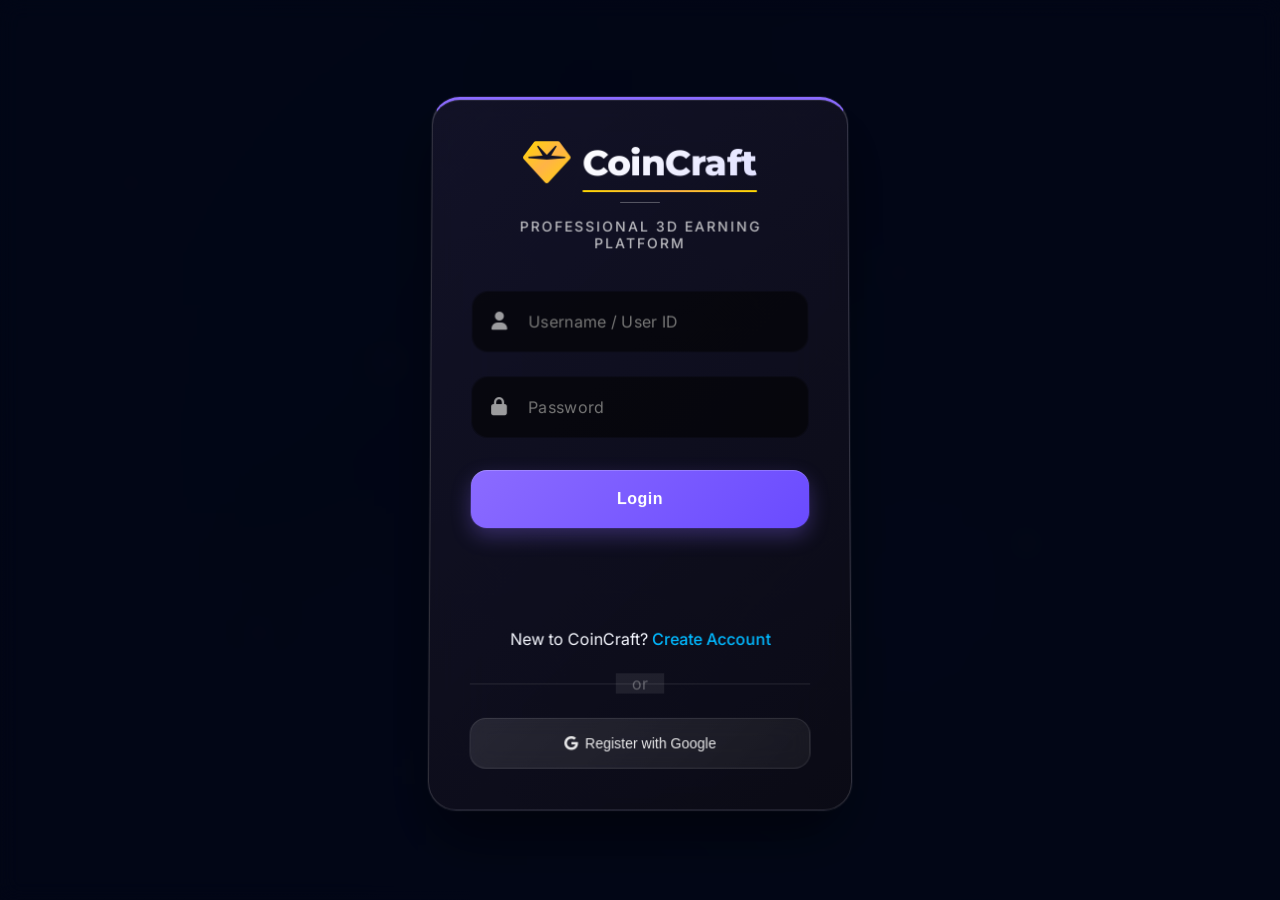
==== commit 56cb22dd: "Add files via upload" ====
--- a/index.html
+++ b/index.html
@@ -223,7 +223,7 @@
                         <div class="stat-content">
                             <h3>Current Goal</h3>
                             <div class="stat-value" id="currentGoal">$1</div>
-                            <div class="stat-subtext" id="goalProgress">0/500 clicks</div>
+                            <div class="stat-subtext" id="goalProgress">0/100,000 clicks</div>
                         </div>
                     </div>
                 </div>
@@ -265,7 +265,7 @@
                         </div>
                         <div class="tip-card">
                             <i class="fas fa-chart-line"></i>
-                            <p>500 clicks = $1 milestone</p>
+                            <p>100,000 clicks = $1 milestone</p>
                         </div>
                         <div class="tip-card">
                             <i class="fas fa-unlock"></i>
@@ -377,7 +377,7 @@
                                 <div class="step-number">3</div>
                                 <div class="step-content">
                                     <h4>Milestone Rewards</h4>
-                                    <p>500 clicks = $1. Complete milestones to withdraw.</p>
+                                    <p>100,000 clicks = $1. Complete milestones to withdraw.</p>
                                 </div>
                             </div>
                         </div>
@@ -530,7 +530,7 @@
                                     <i class="fas fa-chevron-down"></i>
                                 </div>
                                 <div class="faq-answer">
-                                    Click the 3D coin to earn 1 coin per click. Every 500 clicks equals $1. Complete milestones to withdraw.
+                                    Click the 3D coin to earn 1 coin per click. Every 100,000 clicks equals $1. Complete milestones to withdraw.
                                 </div>
                             </div>
                             <div class="faq-item">
--- a/style.css
+++ b/style.css
@@ -7,31 +7,32 @@
 }
 
 :root {
-    --primary: #6366f1;
-    --primary-dark: #4f46e5;
-    --primary-light: #818cf8;
-    --secondary: #8b5cf6;
-    --accent: #06b6d4;
-    --success: #10b981;
-    --warning: #f59e0b;
-    --danger: #ef4444;
-    --dark: #0f172a;
-    --darker: #020617;
-    --light: #f8fafc;
-    --gray: #64748b;
-    --glass: rgba(255, 255, 255, 0.05);
-    --glass-border: rgba(255, 255, 255, 0.1);
-    --glass-dark: rgba(0, 0, 0, 0.2);
-    --shadow-sm: 0 4px 6px -1px rgba(0, 0, 0, 0.1);
-    --shadow: 0 10px 15px -3px rgba(0, 0, 0, 0.2);
-    --shadow-lg: 0 20px 25px -5px rgba(0, 0, 0, 0.3);
-    --shadow-xl: 0 25px 50px -12px rgba(0, 0, 0, 0.5);
-    --neumorphism: 8px 8px 16px #0a0e1a, -8px -8px 16px #141e3a;
-    --neumorphism-sm: 4px 4px 8px #0a0e1a, -4px -4px 8px #141e3a;
-    --radius-sm: 12px;
-    --radius: 16px;
-    --radius-lg: 24px;
-    --transition: all 0.3s cubic-bezier(0.4, 0, 0.2, 1);
+    --primary: #8B6BFF;
+    --primary-dark: #6A4BFF;
+    --primary-light: #A88EFF;
+    --secondary: #00D4AA;
+    --accent: #00B8FF;
+    --success: #00C896;
+    --warning: #FFB74D;
+    --danger: #FF6B8B;
+    --dark: #0A0A14;
+    --darker: #05050A;
+    --light: #F5F7FF;
+    --gray: #8A8C9E;
+    --glass: rgba(255, 255, 255, 0.08);
+    --glass-border: rgba(255, 255, 255, 0.12);
+    --glass-dark: rgba(0, 0, 0, 0.25);
+    --shadow-sm: 0 6px 12px -2px rgba(0, 0, 0, 0.25);
+    --shadow: 0 12px 24px -4px rgba(0, 0, 0, 0.3);
+    --shadow-lg: 0 20px 40px -6px rgba(0, 0, 0, 0.4);
+    --shadow-xl: 0 30px 60px -8px rgba(0, 0, 0, 0.5);
+    --gold-gradient: linear-gradient(135deg, #FFD700, #FFB347, #FFD700);
+    --platinum-gradient: linear-gradient(135deg, #E5E4E2, #C0C0C0, #E5E4E2);
+    --vip-gradient: linear-gradient(135deg, var(--primary), var(--secondary), var(--accent));
+    --radius-sm: 16px;
+    --radius: 20px;
+    --radius-lg: 28px;
+    --transition: all 0.4s cubic-bezier(0.16, 1, 0.3, 1);
 }
 
 html {
@@ -50,7 +51,7 @@
     -moz-osx-font-smoothing: grayscale;
 }
 
-/* ===== BACKGROUND EFFECTS ===== */
+/* ===== PREMIUM BACKGROUND EFFECTS ===== */
 .gradient-bg {
     position: fixed;
     top: 0;
@@ -59,41 +60,42 @@
     height: 100%;
     z-index: -3;
     overflow: hidden;
+    background: linear-gradient(135deg, #05050A 0%, #0A0A14 50%, #141428 100%);
 }
 
 .gradient-layer {
     position: absolute;
     border-radius: 50%;
-    filter: blur(80px);
-    opacity: 0.15;
-    animation: float 20s infinite ease-in-out;
+    filter: blur(120px);
+    opacity: 0.08;
+    animation: luxury-float 25s infinite ease-in-out;
 }
 
 .gradient-1 {
+    width: 700px;
+    height: 700px;
+    background: var(--vip-gradient);
+    top: -300px;
+    left: -300px;
+    animation-delay: 0s;
+}
+
+.gradient-2 {
     width: 600px;
     height: 600px;
-    background: linear-gradient(45deg, var(--primary), var(--accent));
-    top: -200px;
-    left: -200px;
-    animation-delay: 0s;
-}
-
-.gradient-2 {
+    background: linear-gradient(135deg, var(--secondary), var(--primary-light));
+    bottom: -200px;
+    right: -200px;
+    animation-delay: -8s;
+}
+
+.gradient-3 {
     width: 500px;
     height: 500px;
-    background: linear-gradient(45deg, var(--secondary), var(--primary));
-    top: 50%;
-    right: -150px;
-    animation-delay: -5s;
-}
-
-.gradient-3 {
-    width: 400px;
-    height: 400px;
-    background: linear-gradient(45deg, var(--accent), var(--secondary));
-    bottom: -100px;
-    left: 30%;
-    animation-delay: -10s;
+    background: linear-gradient(135deg, var(--accent), var(--secondary));
+    top: 40%;
+    left: 60%;
+    animation-delay: -16s;
 }
 
 .particles-container {
@@ -104,15 +106,17 @@
     height: 100%;
     z-index: -2;
     pointer-events: none;
+    background: radial-gradient(circle at 50% 50%, transparent 0%, rgba(10, 10, 20, 0.95) 70%);
 }
 
 .particle {
     position: absolute;
-    width: 4px;
-    height: 4px;
-    background: rgba(255, 255, 255, 0.3);
+    width: 6px;
+    height: 6px;
+    background: var(--gold-gradient);
     border-radius: 50%;
-    animation: particle-float 20s infinite linear;
+    animation: particle-float 25s infinite linear;
+    box-shadow: 0 0 20px rgba(255, 215, 0, 0.3);
 }
 
 .particle:nth-child(1) {
@@ -151,15 +155,24 @@
     animation-delay: -15s;
 }
 
-@keyframes float {
-    0%, 100% { transform: translate(0, 0) scale(1); }
-    33% { transform: translate(30px, 30px) scale(1.1); }
-    66% { transform: translate(-20px, 40px) scale(0.9); }
+@keyframes luxury-float {
+    0%, 100% { 
+        transform: translate(0, 0) scale(1) rotate(0deg);
+        opacity: 0.08;
+    }
+    33% { 
+        transform: translate(40px, 40px) scale(1.1) rotate(120deg);
+        opacity: 0.12;
+    }
+    66% { 
+        transform: translate(-30px, 50px) scale(0.95) rotate(240deg);
+        opacity: 0.05;
+    }
 }
 
 @keyframes particle-float {
     0% {
-        transform: translateY(0) translateX(0);
+        transform: translateY(0) translateX(0) scale(1);
         opacity: 0;
     }
     10% {
@@ -169,12 +182,12 @@
         opacity: 1;
     }
     100% {
-        transform: translateY(-100vh) translateX(100px);
+        transform: translateY(-120vh) translateX(150px) scale(0.5);
         opacity: 0;
     }
 }
 
-/* ===== AUTHENTICATION STYLES ===== */
+/* ===== VIP AUTHENTICATION DESIGN ===== */
 .auth-container {
     position: fixed;
     top: 0;
@@ -195,16 +208,19 @@
 }
 
 .auth-card-3d {
-    background: var(--glass);
-    backdrop-filter: blur(20px);
-    border: 1px solid var(--glass-border);
+    background: linear-gradient(135deg, rgba(20, 20, 40, 0.85), rgba(10, 10, 20, 0.95));
+    backdrop-filter: blur(40px) saturate(180%);
+    border: 1px solid rgba(255, 255, 255, 0.15);
+    border-top: 3px solid var(--primary);
     border-radius: var(--radius-lg);
     padding: 2.5rem;
     width: 100%;
     max-width: 420px;
-    box-shadow: var(--shadow-xl);
-    transform-style: preserve-3d;
-    transform: perspective(1000px) rotateX(0deg);
+    box-shadow: 
+        var(--shadow-xl),
+        0 0 0 1px rgba(255, 255, 255, 0.05),
+        inset 0 1px 0 rgba(255, 255, 255, 0.1);
+    transform: perspective(1200px) rotateX(2deg);
     transition: var(--transition);
     animation: card-enter 0.6s ease-out;
 }
@@ -212,16 +228,20 @@
 @keyframes card-enter {
     from {
         opacity: 0;
-        transform: perspective(1000px) rotateX(-10deg) translateY(30px);
+        transform: perspective(1200px) rotateX(-10deg) translateY(30px);
     }
     to {
         opacity: 1;
-        transform: perspective(1000px) rotateX(0deg) translateY(0);
+        transform: perspective(1200px) rotateX(2deg) translateY(0);
     }
 }
 
 .auth-card-3d:hover {
-    transform: perspective(1000px) rotateX(2deg) translateY(-5px);
+    transform: perspective(1200px) rotateX(0deg) translateY(-8px);
+    box-shadow: 
+        0 40px 80px -12px rgba(0, 0, 0, 0.6),
+        0 0 0 1px rgba(255, 255, 255, 0.08),
+        inset 0 1px 0 rgba(255, 255, 255, 0.15);
 }
 
 .auth-header {
@@ -238,32 +258,61 @@
 }
 
 .logo-icon {
-    font-size: 2.5rem;
-    background: linear-gradient(135deg, var(--primary), var(--accent));
+    font-size: 3rem;
+    background: var(--gold-gradient);
     -webkit-background-clip: text;
+    background-clip: text;
     -webkit-text-fill-color: transparent;
-    animation: spin-slow 20s linear infinite;
-}
-
-@keyframes spin-slow {
+    animation: gold-spin 20s linear infinite;
+}
+
+@keyframes gold-spin {
     from { transform: rotate(0deg); }
     to { transform: rotate(360deg); }
 }
 
 .logo-3d h1 {
     font-family: 'Montserrat', sans-serif;
-    font-size: 2rem;
+    font-size: 2.25rem;
     font-weight: 800;
-    background: linear-gradient(135deg, var(--primary), var(--accent));
+    background: linear-gradient(135deg, #FFFFFF, #E0E0FF);
     -webkit-background-clip: text;
+    background-clip: text;
     -webkit-text-fill-color: transparent;
+    letter-spacing: -0.5px;
+    position: relative;
+}
+
+.logo-3d h1::after {
+    content: '';
+    position: absolute;
+    bottom: -8px;
+    left: 0;
+    width: 100%;
+    height: 2px;
+    background: var(--gold-gradient);
+    border-radius: 2px;
 }
 
 .tagline {
-    color: rgba(255, 255, 255, 0.6);
+    color: rgba(255, 255, 255, 0.7);
     font-size: 0.875rem;
-    letter-spacing: 1px;
+    letter-spacing: 2px;
     text-transform: uppercase;
+    font-weight: 500;
+    position: relative;
+    padding-top: 1rem;
+}
+
+.tagline::before {
+    content: '';
+    position: absolute;
+    top: 0;
+    left: 50%;
+    transform: translateX(-50%);
+    width: 40px;
+    height: 1px;
+    background: rgba(255, 255, 255, 0.3);
 }
 
 .auth-form {
@@ -276,40 +325,66 @@
     display: flex;
 }
 
+/* ===== VIP 3D INPUTS ===== */
 .input-group-3d {
     position: relative;
+    background: rgba(0, 0, 0, 0.3);
+    border-radius: var(--radius-sm);
+    padding: 1px;
+}
+
+.input-group-3d::before {
+    content: '';
+    position: absolute;
+    inset: 0;
+    border-radius: var(--radius-sm);
+    padding: 1px;
+    background: linear-gradient(135deg, rgba(255, 255, 255, 0.2), transparent);
+    -webkit-mask: linear-gradient(#fff 0 0) content-box, linear-gradient(#fff 0 0);
+    mask: linear-gradient(#fff 0 0) content-box, linear-gradient(#fff 0 0);
+    -webkit-mask-composite: xor;
+    mask-composite: exclude;
+    opacity: 0;
+    transition: var(--transition);
+}
+
+.input-group-3d:focus-within::before {
+    opacity: 1;
+    background: linear-gradient(135deg, var(--primary), var(--accent));
 }
 
 .input-group-3d input {
     width: 100%;
-    padding: 1rem 1rem 1rem 3rem;
-    background: var(--glass-dark);
-    border: 1px solid var(--glass-border);
+    background: rgba(0, 0, 0, 0.4);
+    border: none;
+    padding: 1.25rem 1rem 1.25rem 3.5rem;
     border-radius: var(--radius-sm);
     color: var(--light);
     font-size: 1rem;
+    letter-spacing: 0.3px;
     transition: var(--transition);
     font-family: 'Inter', sans-serif;
 }
 
 .input-group-3d input:focus {
     outline: none;
-    border-color: var(--primary);
-    box-shadow: 0 0 0 3px rgba(99, 102, 241, 0.2);
-    background: rgba(99, 102, 241, 0.05);
+    background: rgba(0, 0, 0, 0.5);
+    box-shadow: inset 0 0 0 1px rgba(139, 107, 255, 0.3);
 }
 
 .input-icon {
     position: absolute;
-    left: 1rem;
+    left: 1.25rem;
     top: 50%;
     transform: translateY(-50%);
-    color: rgba(255, 255, 255, 0.5);
+    font-size: 1.125rem;
+    color: rgba(255, 255, 255, 0.6);
     transition: var(--transition);
 }
 
-.input-group-3d input:focus + .input-border + .input-icon {
+.input-group-3d:focus-within .input-icon {
     color: var(--primary);
+    transform: translateY(-50%) scale(1.1);
 }
 
 .input-border {
@@ -330,20 +405,19 @@
     opacity: 1;
 }
 
-/* ===== 3D BUTTONS ===== */
+/* ===== VIP 3D BUTTONS ===== */
 .btn-3d-primary {
     position: relative;
     background: linear-gradient(135deg, var(--primary), var(--primary-dark));
     color: white;
     border: none;
-    padding: 1rem 2rem;
+    padding: 1.25rem 2.5rem;
     border-radius: var(--radius-sm);
     font-size: 1rem;
     font-weight: 600;
+    letter-spacing: 0.5px;
     cursor: pointer;
     transition: var(--transition);
-    transform-style: preserve-3d;
-    transform: translateY(0);
     overflow: hidden;
     display: flex;
     align-items: center;
@@ -351,34 +425,49 @@
     gap: 0.5rem;
     width: 100%;
     margin-top: 0.5rem;
+    transform: translateY(0);
+    box-shadow: 
+        0 8px 20px rgba(139, 107, 255, 0.3),
+        inset 0 1px 0 rgba(255, 255, 255, 0.2);
 }
 
 .btn-3d-primary:hover {
-    transform: translateY(-2px);
-    box-shadow: var(--shadow-lg);
+    transform: translateY(-4px);
+    box-shadow: 
+        0 16px 32px rgba(139, 107, 255, 0.4),
+        inset 0 1px 0 rgba(255, 255, 255, 0.3);
+    background: linear-gradient(135deg, var(--primary-light), var(--primary));
 }
 
 .btn-3d-primary:active {
     transform: translateY(1px);
+    box-shadow: 
+        0 4px 12px rgba(139, 107, 255, 0.3),
+        inset 0 1px 0 rgba(255, 255, 255, 0.1);
 }
 
 .btn-3d-primary .btn-glow {
     position: absolute;
     inset: 0;
-    background: linear-gradient(90deg, transparent, rgba(255, 255, 255, 0.2), transparent);
-    transform: translateX(-100%);
-    transition: transform 0.6s;
+    background: linear-gradient(90deg, 
+        transparent, 
+        rgba(255, 255, 255, 0.3), 
+        transparent);
+    transform: translateX(-100%) skewX(-15deg);
+    transition: transform 0.8s cubic-bezier(0.16, 1, 0.3, 1);
 }
 
 .btn-3d-primary:hover .btn-glow {
-    transform: translateX(100%);
+    transform: translateX(100%) skewX(-15deg);
 }
 
 .btn-3d-google {
-    background: linear-gradient(135deg, #4285f4, #34a853);
-    color: white;
-    border: none;
-    padding: 0.875rem 1.5rem;
+    background: linear-gradient(135deg, 
+        rgba(255, 255, 255, 0.1), 
+        rgba(255, 255, 255, 0.05));
+    border: 1px solid rgba(255, 255, 255, 0.1);
+    color: rgba(255, 255, 255, 0.9);
+    padding: 1rem 2rem;
     border-radius: var(--radius-sm);
     font-size: 0.875rem;
     font-weight: 500;
@@ -389,15 +478,30 @@
     justify-content: center;
     gap: 0.5rem;
     width: 100%;
+    backdrop-filter: blur(10px);
 }
 
 .btn-3d-google:hover {
+    background: linear-gradient(135deg, 
+        rgba(255, 255, 255, 0.15), 
+        rgba(255, 255, 255, 0.08));
+    border-color: rgba(255, 255, 255, 0.2);
     transform: translateY(-2px);
-    box-shadow: var(--shadow);
+    box-shadow: 0 8px 24px rgba(0, 0, 0, 0.2);
 }
 
 .btn-3d-success {
-    background: linear-gradient(135deg, var(--success), #059669);
+    background: linear-gradient(135deg, #00C896, #00A67C) !important;
+    box-shadow: 
+        0 8px 25px rgba(0, 200, 150, 0.4),
+        inset 0 1px 0 rgba(255, 255, 255, 0.3) !important;
+}
+
+.btn-3d-success:hover {
+    background: linear-gradient(135deg, #00E8B5, #00C896) !important;
+    box-shadow: 
+        0 12px 35px rgba(0, 200, 150, 0.5),
+        inset 0 1px 0 rgba(255, 255, 255, 0.4) !important;
 }
 
 .btn-3d-outline {
@@ -476,14 +580,17 @@
     min-height: 100vh;
 }
 
-/* ===== HEADER STYLES ===== */
+/* ===== VIP APP HEADER ===== */
 .app-header {
     position: sticky;
     top: 0;
     z-index: 100;
-    background: var(--glass);
-    backdrop-filter: blur(20px);
-    border-bottom: 1px solid var(--glass-border);
+    background: linear-gradient(135deg, 
+        rgba(20, 20, 40, 0.9), 
+        rgba(10, 10, 20, 0.95));
+    backdrop-filter: blur(40px) saturate(180%);
+    border-bottom: 1px solid rgba(255, 255, 255, 0.08);
+    box-shadow: 0 4px 30px rgba(0, 0, 0, 0.2);
 }
 
 .navbar-3d {
@@ -500,14 +607,25 @@
     align-items: center;
     gap: 0.75rem;
     font-family: 'Montserrat', sans-serif;
-    font-size: 1.25rem;
+    font-size: 1.375rem;
     font-weight: 700;
-    color: var(--light);
+    background: linear-gradient(135deg, #FFFFFF, #E0E0FF);
+    -webkit-background-clip: text;
+    background-clip: text;
+    -webkit-text-fill-color: transparent;
+    padding: 0.5rem 1rem;
+    border-radius: var(--radius-sm);
+    background: rgba(139, 107, 255, 0.1);
+    border: 1px solid rgba(139, 107, 255, 0.2);
 }
 
 .nav-brand i {
     color: var(--primary);
-    font-size: 1.5rem;
+    font-size: 1.625rem;
+    background: var(--vip-gradient);
+    -webkit-background-clip: text;
+    background-clip: text;
+    -webkit-text-fill-color: transparent;
 }
 
 .nav-menu {
@@ -521,17 +639,26 @@
     gap: 0.5rem;
     color: rgba(255, 255, 255, 0.6);
     text-decoration: none;
-    padding: 0.75rem 1rem;
+    padding: 0.875rem 1.25rem;
     border-radius: var(--radius-sm);
     transition: var(--transition);
     position: relative;
     font-size: 0.875rem;
-}
-
-.nav-item:hover,
+    background: transparent;
+    border: 1px solid transparent;
+}
+
+.nav-item:hover {
+    background: rgba(139, 107, 255, 0.08);
+    border-color: rgba(139, 107, 255, 0.2);
+    transform: translateY(-2px);
+    color: var(--light);
+}
+
 .nav-item.active {
-    color: var(--light);
-    background: rgba(99, 102, 241, 0.1);
+    background: rgba(139, 107, 255, 0.12);
+    border-color: rgba(139, 107, 255, 0.3);
+    color: white;
 }
 
 .nav-item.active .nav-indicator {
@@ -539,10 +666,11 @@
     bottom: -0.5rem;
     left: 50%;
     transform: translateX(-50%);
-    width: 4px;
-    height: 4px;
-    background: var(--primary);
+    width: 6px;
+    height: 6px;
+    background: var(--gold-gradient);
     border-radius: 50%;
+    box-shadow: 0 0 15px rgba(255, 215, 0, 0.5);
 }
 
 .nav-item.active .nav-indicator::after {
@@ -552,18 +680,28 @@
     background: var(--primary);
     border-radius: 50%;
     opacity: 0.3;
-    animation: pulse 2s infinite;
-}
-
-@keyframes pulse {
-    0%, 100% { transform: scale(1); opacity: 0.3; }
-    50% { transform: scale(1.5); opacity: 0.1; }
+    animation: vip-pulse 3s infinite;
+}
+
+@keyframes vip-pulse {
+    0%, 100% { 
+        transform: scale(1); 
+        opacity: 0.4;
+    }
+    50% { 
+        transform: scale(2); 
+        opacity: 0.1;
+    }
 }
 
 .user-info {
     display: flex;
     align-items: center;
     gap: 1rem;
+    padding: 0.75rem 1.25rem;
+    background: rgba(0, 0, 0, 0.3);
+    border-radius: var(--radius-sm);
+    border: 1px solid rgba(255, 255, 255, 0.08);
 }
 
 .online-status {
@@ -576,11 +714,12 @@
 }
 
 .online-dot {
-    width: 8px;
-    height: 8px;
+    width: 10px;
+    height: 10px;
     background: var(--success);
     border-radius: 50%;
     position: relative;
+    box-shadow: 0 0 15px rgba(0, 200, 150, 0.5);
 }
 
 .online-dot::after {
@@ -590,15 +729,16 @@
     background: var(--success);
     border-radius: 50%;
     opacity: 0.3;
-    animation: pulse 2s infinite;
+    animation: vip-pulse 2s infinite;
 }
 
 .user-id {
-    background: rgba(99, 102, 241, 0.2);
-    padding: 0.5rem 1rem;
+    background: rgba(139, 107, 255, 0.15);
+    padding: 0.625rem 1.25rem;
     border-radius: 20px;
     font-size: 0.75rem;
-    border: 1px solid rgba(99, 102, 241, 0.3);
+    border: 1px solid rgba(139, 107, 255, 0.3);
+    font-weight: 500;
 }
 
 .user-limit {
@@ -647,7 +787,7 @@
     }
 }
 
-/* ===== HOME PAGE ===== */
+/* ===== VIP STAT CARDS ===== */
 .stats-grid {
     display: grid;
     grid-template-columns: repeat(auto-fit, minmax(240px, 1fr));
@@ -656,19 +796,16 @@
 }
 
 .stat-card {
-    background: var(--glass);
-    backdrop-filter: blur(10px);
-    border: 1px solid var(--glass-border);
+    background: linear-gradient(135deg, 
+        rgba(255, 255, 255, 0.05), 
+        rgba(255, 255, 255, 0.02));
+    backdrop-filter: blur(20px);
+    border: 1px solid rgba(255, 255, 255, 0.08);
     border-radius: var(--radius);
-    padding: 1.5rem;
+    padding: 2rem;
     transition: var(--transition);
     position: relative;
     overflow: hidden;
-}
-
-.stat-card:hover {
-    transform: translateY(-4px);
-    box-shadow: var(--shadow-lg);
 }
 
 .stat-card::before {
@@ -678,19 +815,44 @@
     left: 0;
     right: 0;
     height: 3px;
-    background: linear-gradient(90deg, var(--primary), var(--accent));
+    background: var(--vip-gradient);
+}
+
+.stat-card:hover {
+    transform: translateY(-8px) scale(1.02);
+    border-color: rgba(139, 107, 255, 0.3);
+    box-shadow: 
+        var(--shadow-lg),
+        0 0 0 1px rgba(139, 107, 255, 0.1);
+}
+
+.stat-card::after {
+    content: '';
+    position: absolute;
+    inset: 0;
+    background: linear-gradient(135deg, 
+        transparent 0%, 
+        rgba(139, 107, 255, 0.03) 50%,
+        transparent 100%);
+    opacity: 0;
+    transition: var(--transition);
+}
+
+.stat-card:hover::after {
+    opacity: 1;
 }
 
 .stat-icon {
     font-size: 2rem;
     margin-bottom: 1rem;
     color: var(--primary);
-    width: 3rem;
-    height: 3rem;
+    width: 3.5rem;
+    height: 3.5rem;
     display: flex;
     align-items: center;
     justify-content: center;
-    background: var(--glass-dark);
+    background: rgba(139, 107, 255, 0.1);
+    border: 1px solid rgba(139, 107, 255, 0.2);
     border-radius: 50%;
 }
 
@@ -704,11 +866,12 @@
 }
 
 .stat-value {
-    font-size: 2rem;
+    font-size: 2.25rem;
     font-weight: 700;
     margin-bottom: 1rem;
-    background: linear-gradient(135deg, var(--light), var(--accent));
+    background: linear-gradient(135deg, #FFFFFF, #A88EFF);
     -webkit-background-clip: text;
+    background-clip: text;
     -webkit-text-fill-color: transparent;
     font-family: 'Montserrat', sans-serif;
 }
@@ -743,7 +906,7 @@
     margin-top: 0.5rem;
 }
 
-/* ===== 3D COIN SECTION ===== */
+/* ===== VIP 3D COIN ===== */
 .coin-section {
     display: flex;
     justify-content: center;
@@ -755,22 +918,21 @@
 }
 
 .coin-3d {
-    width: 160px;
-    height: 160px;
+    width: 180px;
+    height: 180px;
     position: relative;
     margin: 0 auto 2rem;
     cursor: pointer;
     transform-style: preserve-3d;
-    transform: perspective(1000px) rotateY(0deg);
-    transition: transform 0.8s cubic-bezier(0.175, 0.885, 0.32, 1.275);
-}
-
-.coin-3d:hover {
-    transform: perspective(1000px) rotateY(180deg) scale(1.05);
-}
-
-.coin-front,
-.coin-back {
+    animation: coin-float 4s ease-in-out infinite;
+}
+
+@keyframes coin-float {
+    0%, 100% { transform: translateY(0) rotateY(0deg); }
+    50% { transform: translateY(-20px) rotateY(180deg); }
+}
+
+.coin-front, .coin-back {
     position: absolute;
     width: 100%;
     height: 100%;
@@ -780,24 +942,31 @@
     flex-direction: column;
     align-items: center;
     justify-content: center;
-    box-shadow: var(--neumorphism);
+    box-shadow: 
+        inset 0 0 50px rgba(255, 255, 255, 0.3),
+        0 20px 60px rgba(255, 215, 0, 0.4);
 }
 
 .coin-front {
-    background: radial-gradient(circle at 30% 30%, #ffd700, #b8860b);
+    background: radial-gradient(circle at 30% 30%, 
+        #FFD700 0%, 
+        #FFB347 30%, 
+        #B8860B 100%);
 }
 
 .coin-back {
-    background: radial-gradient(circle at 30% 30%, #c0c0c0, #696969);
+    background: radial-gradient(circle at 30% 30%, 
+        #E5E4E2 0%, 
+        #C0C0C0 30%, 
+        #A8A8A8 100%);
     transform: rotateY(180deg);
 }
 
-.coin-front i,
-.coin-back i {
-    font-size: 3rem;
+.coin-front i, .coin-back i {
+    font-size: 3.5rem;
     margin-bottom: 0.5rem;
     color: white;
-    text-shadow: 0 2px 10px rgba(0, 0, 0, 0.3);
+    filter: drop-shadow(0 2px 10px rgba(0, 0, 0, 0.3));
 }
 
 .coin-text {
@@ -810,19 +979,24 @@
 
 .coin-shadow {
     position: absolute;
-    bottom: -20px;
+    bottom: -25px;
     left: 10%;
     right: 10%;
     height: 20px;
-    background: rgba(0, 0, 0, 0.3);
+    background: radial-gradient(ellipse at center, 
+        rgba(0, 0, 0, 0.4) 0%, 
+        transparent 70%);
     border-radius: 50%;
-    filter: blur(10px);
+    filter: blur(15px);
     transition: var(--transition);
+    width: 140px;
+    left: 50%;
+    transform: translateX(-50%);
 }
 
 .coin-3d:hover .coin-shadow {
-    bottom: -25px;
-    filter: blur(15px);
+    bottom: -30px;
+    filter: blur(20px);
 }
 
 .coin-stats {
@@ -925,7 +1099,7 @@
     line-height: 1.4;
 }
 
-/* ===== ABOUT PAGE ===== */
+/* ===== VIP PROFILE SECTION ===== */
 .about-container {
     display: grid;
     grid-template-columns: 1fr;
@@ -945,8 +1119,8 @@
 
 .profile-frame-3d {
     position: relative;
-    width: 200px;
-    height: 200px;
+    width: 220px;
+    height: 220px;
     margin: 0 auto 2rem;
 }
 
@@ -959,13 +1133,13 @@
 
 .frame-border {
     position: absolute;
-    top: -8px;
-    left: -8px;
-    right: -8px;
-    bottom: -8px;
+    top: -10px;
+    left: -10px;
+    right: -10px;
+    bottom: -10px;
     border: 2px solid transparent;
     border-radius: 50%;
-    background: linear-gradient(45deg, var(--primary), var(--accent)) border-box;
+    background: var(--gold-gradient) border-box;
     -webkit-mask: linear-gradient(#fff 0 0) padding-box, linear-gradient(#fff 0 0);
     mask: linear-gradient(#fff 0 0) padding-box, linear-gradient(#fff 0 0);
     -webkit-mask-composite: xor;
@@ -978,17 +1152,17 @@
     left: -20px;
     right: -20px;
     bottom: -20px;
-    background: linear-gradient(45deg, var(--primary), var(--accent));
+    background: var(--gold-gradient);
     border-radius: 50%;
-    filter: blur(20px);
-    opacity: 0.3;
+    filter: blur(25px);
+    opacity: 0.4;
+    animation: gold-glow 3s ease-in-out infinite;
     z-index: -1;
-    animation: glow-pulse 3s ease-in-out infinite;
-}
-
-@keyframes glow-pulse {
-    0%, 100% { opacity: 0.2; transform: scale(1); }
-    50% { opacity: 0.4; transform: scale(1.05); }
+}
+
+@keyframes gold-glow {
+    0%, 100% { opacity: 0.3; }
+    50% { opacity: 0.6; }
 }
 
 .profile-badge {
@@ -996,17 +1170,18 @@
     bottom: 0;
     left: 50%;
     transform: translateX(-50%);
-    background: linear-gradient(135deg, var(--primary), var(--primary-dark));
-    color: white;
-    padding: 0.5rem 1rem;
-    border-radius: 20px;
+    background: var(--gold-gradient);
+    color: #0A0A14;
+    padding: 0.625rem 1.5rem;
+    border-radius: 25px;
     font-size: 0.75rem;
-    font-weight: 600;
+    font-weight: 700;
     display: flex;
     align-items: center;
     gap: 0.5rem;
     white-space: nowrap;
-    box-shadow: var(--shadow);
+    box-shadow: 0 8px 24px rgba(255, 215, 0, 0.3);
+    letter-spacing: 1px;
 }
 
 .about-content {
@@ -1018,6 +1193,7 @@
     margin-bottom: 1rem;
     background: linear-gradient(135deg, var(--light), var(--accent));
     -webkit-background-clip: text;
+    background-clip: text;
     -webkit-text-fill-color: transparent;
     font-weight: 700;
     font-family: 'Montserrat', sans-serif;
@@ -1135,7 +1311,7 @@
     transform: translateX(4px);
 }
 
-/* ===== COINS PAGE ===== */
+/* ===== VIP MILESTONE CARDS ===== */
 .coins-container {
     max-width: 800px;
     margin: 0 auto;
@@ -1149,17 +1325,23 @@
 }
 
 .milestone-card {
-    background: var(--glass);
-    border: 1px solid var(--glass-border);
+    background: linear-gradient(135deg, 
+        rgba(255, 255, 255, 0.04), 
+        rgba(255, 255, 255, 0.01));
+    backdrop-filter: blur(20px);
+    border: 1px solid rgba(255, 255, 255, 0.08);
     border-radius: var(--radius);
-    padding: 1.5rem;
+    padding: 2rem;
     transition: var(--transition);
     position: relative;
     overflow: hidden;
 }
 
 .milestone-card.completed {
-    border-color: var(--success);
+    border-color: rgba(0, 200, 150, 0.3);
+    background: linear-gradient(135deg, 
+        rgba(0, 200, 150, 0.05), 
+        rgba(0, 200, 150, 0.01));
 }
 
 .milestone-card.completed::before {
@@ -1170,6 +1352,7 @@
     right: 0;
     height: 3px;
     background: var(--success);
+    box-shadow: 0 0 20px rgba(0, 200, 150, 0.5);
 }
 
 .milestone-header {
@@ -1186,23 +1369,26 @@
 }
 
 .milestone-amount {
-    font-size: 1.5rem;
+    font-size: 1.75rem;
     font-weight: 700;
-    color: var(--accent);
+    background: var(--gold-gradient);
+    -webkit-background-clip: text;
+    background-clip: text;
+    -webkit-text-fill-color: transparent;
 }
 
 .milestone-progress {
-    height: 8px;
-    background: var(--glass-dark);
-    border-radius: 4px;
+    height: 10px;
+    background: rgba(0, 0, 0, 0.3);
+    border-radius: 5px;
     margin-bottom: 0.75rem;
     overflow: hidden;
 }
 
 .milestone-bar {
     height: 100%;
-    background: linear-gradient(90deg, var(--primary), var(--accent));
-    border-radius: 4px;
+    background: var(--vip-gradient);
+    border-radius: 5px;
     width: 0%;
     transition: width 1s ease;
 }
@@ -1232,13 +1418,15 @@
 }
 
 .status-completed {
-    background: var(--success);
+    background: var(--gold-gradient);
+    color: #0A0A14;
+    font-weight: 700;
+}
+
+.status-active {
+    background: var(--vip-gradient);
     color: white;
-}
-
-.status-active {
-    background: linear-gradient(135deg, var(--primary), var(--accent));
-    color: white;
+    font-weight: 700;
 }
 
 .earning-guide {
@@ -1300,7 +1488,7 @@
     line-height: 1.5;
 }
 
-/* ===== WITHDRAW PAGE ===== */
+/* ===== VIP WITHDRAW SECTION ===== */
 .withdraw-container {
     max-width: 1000px;
     margin: 0 auto;
@@ -1328,9 +1516,16 @@
 }
 
 .withdraw-status.unlocked {
-    background: rgba(16, 185, 129, 0.1);
-    border-color: var(--success);
+    background: linear-gradient(135deg, 
+        rgba(0, 200, 150, 0.1), 
+        rgba(0, 200, 150, 0.05));
+    border: 1px solid rgba(0, 200, 150, 0.3);
     color: var(--success);
+    box-shadow: 0 0 20px rgba(0, 200, 150, 0.1);
+}
+
+.withdraw-status i {
+    font-size: 1.125rem;
 }
 
 .withdraw-content {
@@ -1359,44 +1554,72 @@
 }
 
 .method-card {
-    background: var(--glass);
-    border: 1px solid var(--glass-border);
+    background: linear-gradient(135deg, 
+        rgba(255, 255, 255, 0.04), 
+        rgba(255, 255, 255, 0.01));
+    border: 1px solid rgba(255, 255, 255, 0.08);
     border-radius: var(--radius);
     padding: 1.5rem;
     text-align: center;
     cursor: pointer;
     transition: var(--transition);
     position: relative;
+    overflow: hidden;
+}
+
+.method-card::before {
+    content: '';
+    position: absolute;
+    inset: 0;
+    background: linear-gradient(135deg, 
+        transparent 0%, 
+        rgba(139, 107, 255, 0.05) 50%,
+        transparent 100%);
+    opacity: 0;
+    transition: var(--transition);
+}
+
+.method-card:hover::before {
+    opacity: 1;
 }
 
 .method-card:hover,
 .method-card.selected {
-    border-color: var(--primary);
-    background: rgba(99, 102, 241, 0.1);
-    transform: translateY(-4px);
+    border-color: rgba(139, 107, 255, 0.4);
+    background: linear-gradient(135deg, 
+        rgba(139, 107, 255, 0.08), 
+        rgba(139, 107, 255, 0.02));
+    transform: translateY(-6px);
+    box-shadow: 
+        var(--shadow),
+        0 0 0 1px rgba(139, 107, 255, 0.1);
 }
 
 .method-card.selected::before {
     content: '✓';
     position: absolute;
-    top: -8px;
-    right: -8px;
-    width: 24px;
-    height: 24px;
-    background: var(--success);
-    color: white;
+    top: -10px;
+    right: -10px;
+    width: 32px;
+    height: 32px;
+    background: var(--gold-gradient);
+    color: #0A0A14;
     border-radius: 50%;
     display: flex;
     align-items: center;
     justify-content: center;
     font-weight: bold;
-    font-size: 0.75rem;
+    font-size: 1rem;
+    box-shadow: 0 4px 12px rgba(255, 215, 0, 0.4);
 }
 
 .method-icon {
-    font-size: 2rem;
-    margin-bottom: 1rem;
-    color: var(--primary);
+    font-size: 2.5rem;
+    margin-bottom: 1.5rem;
+    background: var(--vip-gradient);
+    -webkit-background-clip: text;
+    background-clip: text;
+    -webkit-text-fill-color: transparent;
 }
 
 .method-card h4 {
@@ -1490,34 +1713,47 @@
     cursor: not-allowed;
 }
 
+/* ===== VADRA SYSTEM STYLES ===== */
 .input-hint {
     font-size: 12px;
     margin-top: 5px;
     display: block;
     min-height: 18px;
+    transition: all 0.3s ease;
+    padding-left: 5px;
 }
 
 .input-hint.success {
     color: var(--success);
+    font-weight: 500;
 }
 
 .input-hint.warning {
     color: var(--warning);
+    font-weight: 500;
 }
 
 .input-hint.error {
     color: var(--danger);
+    font-weight: 500;
 }
 
 .amount-display {
-    font-size: 2.5rem;
+    font-size: 3rem;
     font-weight: 700;
     text-align: center;
-    padding: 1.5rem;
+    padding: 2rem;
     background: var(--glass-dark);
     border-radius: var(--radius);
     margin: 1rem 0;
-    color: var(--success);
+    background: var(--gold-gradient);
+    -webkit-background-clip: text;
+    background-clip: text;
+    -webkit-text-fill-color: transparent;
+    border: 2px solid rgba(255, 215, 0, 0.2);
+    box-shadow: 
+        inset 0 0 50px rgba(255, 215, 0, 0.1),
+        0 20px 40px rgba(0, 0, 0, 0.3);
     font-family: 'Montserrat', sans-serif;
 }
 
@@ -1533,7 +1769,7 @@
     border-radius: var(--radius-sm);
 }
 
-/* ===== HELP PAGE ===== */
+/* ===== VIP SUPPORT CARDS ===== */
 .support-grid {
     display: grid;
     grid-template-columns: repeat(auto-fit, minmax(280px, 1fr));
@@ -1542,23 +1778,35 @@
 }
 
 .support-card {
-    background: var(--glass);
-    border: 1px solid var(--glass-border);
+    background: linear-gradient(135deg, 
+        rgba(255, 255, 255, 0.05), 
+        rgba(255, 255, 255, 0.01));
+    backdrop-filter: blur(20px);
+    border: 1px solid rgba(255, 255, 255, 0.08);
     border-radius: var(--radius);
-    padding: 2rem;
+    padding: 2.5rem;
     text-align: center;
     transition: var(--transition);
 }
 
 .support-card:hover {
-    transform: translateY(-4px);
-    border-color: var(--primary);
+    transform: translateY(-8px);
+    border-color: rgba(139, 107, 255, 0.3);
+    background: linear-gradient(135deg, 
+        rgba(139, 107, 255, 0.08), 
+        rgba(139, 107, 255, 0.02));
+    box-shadow: 
+        var(--shadow-lg),
+        0 0 0 1px rgba(139, 107, 255, 0.1);
 }
 
 .support-icon {
-    font-size: 2.5rem;
-    margin-bottom: 1.5rem;
-    color: var(--primary);
+    font-size: 3rem;
+    background: var(--vip-gradient);
+    -webkit-background-clip: text;
+    background-clip: text;
+    -webkit-text-fill-color: transparent;
+    margin-bottom: 2rem;
 }
 
 .support-card h3 {
@@ -1579,6 +1827,7 @@
     padding: 1rem;
     background: var(--glass-dark);
     border-radius: var(--radius-sm);
+    border: 1px solid rgba(255, 255, 255, 0.08);
 }
 
 .support-contact strong {
@@ -1620,7 +1869,8 @@
 
 .faq-question {
     padding: 1.25rem;
-    background: var(--glass-dark);
+    background: rgba(0, 0, 0, 0.3);
+    border: 1px solid rgba(255, 255, 255, 0.08);
     display: flex;
     justify-content: space-between;
     align-items: center;
@@ -1629,10 +1879,12 @@
     font-weight: 500;
     color: var(--light);
     font-size: 0.875rem;
+    border-radius: var(--radius-sm);
 }
 
 .faq-question:hover {
-    background: rgba(99, 102, 241, 0.1);
+    background: rgba(139, 107, 255, 0.1);
+    border-color: rgba(139, 107, 255, 0.2);
 }
 
 .faq-question i {
@@ -1649,9 +1901,12 @@
     max-height: 0;
     overflow: hidden;
     transition: all 0.3s ease;
-    background: rgba(0, 0, 0, 0.1);
+    background: rgba(0, 0, 0, 0.2);
+    border: 1px solid rgba(139, 107, 255, 0.1);
+    border-top: none;
     font-size: 0.875rem;
     line-height: 1.5;
+    border-radius: 0 0 var(--radius-sm) var(--radius-sm);
 }
 
 .faq-item.active .faq-answer {
@@ -1659,7 +1914,13 @@
     max-height: 200px;
 }
 
-/* ===== NOTIFICATIONS ===== */
+.faq-item.active .faq-question {
+    background: rgba(139, 107, 255, 0.15);
+    border-color: rgba(139, 107, 255, 0.3);
+    border-radius: var(--radius-sm) var(--radius-sm) 0 0;
+}
+
+/* ===== VIP NOTIFICATIONS ===== */
 .notifications {
     position: fixed;
     top: 1rem;
@@ -1673,14 +1934,19 @@
 }
 
 .notification {
-    background: var(--glass);
-    backdrop-filter: blur(20px);
-    border: 1px solid var(--glass-border);
+    background: linear-gradient(135deg, 
+        rgba(30, 30, 50, 0.95), 
+        rgba(20, 20, 40, 0.98));
+    backdrop-filter: blur(40px);
+    border: 1px solid rgba(255, 255, 255, 0.12);
+    border-left: 4px solid;
     border-radius: var(--radius);
-    padding: 1rem;
-    box-shadow: var(--shadow-lg);
+    padding: 1.5rem;
     transform: translateX(400px);
-    transition: transform 0.5s cubic-bezier(0.175, 0.885, 0.32, 1.275);
+    transition: transform 0.6s cubic-bezier(0.16, 1, 0.3, 1);
+    box-shadow: 
+        var(--shadow-lg),
+        0 0 0 1px rgba(255, 255, 255, 0.05);
     display: flex;
     align-items: flex-start;
     gap: 0.75rem;
@@ -1691,15 +1957,15 @@
 }
 
 .notification.success {
-    border-left: 4px solid var(--success);
+    border-left-color: var(--success);
 }
 
 .notification.warning {
-    border-left: 4px solid var(--warning);
+    border-left-color: var(--warning);
 }
 
 .notification.info {
-    border-left: 4px solid var(--accent);
+    border-left-color: var(--accent);
 }
 
 .notification-icon {
@@ -1729,15 +1995,15 @@
     line-height: 1.4;
 }
 
-/* ===== EMAIL PREVIEW MODAL ===== */
+/* ===== VIP EMAIL PREVIEW MODAL ===== */
 .email-preview-modal {
     position: fixed;
     top: 0;
     left: 0;
     right: 0;
     bottom: 0;
-    background: rgba(0,0,0,0.8);
-    backdrop-filter: blur(10px);
+    background: rgba(5, 5, 10, 0.95);
+    backdrop-filter: blur(40px) saturate(180%);
     z-index: 10000;
     display: flex;
     align-items: center;
@@ -1753,56 +2019,67 @@
     }
     to {
         opacity: 1;
-        backdrop-filter: blur(10px);
+        backdrop-filter: blur(40px);
     }
 }
 
 .email-preview-content {
-    background: white;
-    border-radius: 12px;
+    background: linear-gradient(135deg, 
+        rgba(30, 30, 50, 0.95), 
+        rgba(20, 20, 40, 0.98));
+    border: 1px solid rgba(255, 255, 255, 0.12);
+    border-radius: var(--radius-lg);
     padding: 30px;
     max-width: 800px;
     width: 100%;
     max-height: 90vh;
     overflow-y: auto;
-    color: #333;
+    color: #f5f7ff;
     position: relative;
+    box-shadow: 
+        var(--shadow-xl),
+        0 0 0 1px rgba(255, 255, 255, 0.05);
 }
 
 .email-preview-close {
     position: absolute;
     top: 15px;
     right: 15px;
-    background: #ef4444;
+    background: var(--danger);
     color: white;
     border: none;
-    width: 30px;
-    height: 30px;
+    width: 36px;
+    height: 36px;
     border-radius: 50%;
     cursor: pointer;
-    font-size: 18px;
+    font-size: 20px;
     display: flex;
     align-items: center;
     justify-content: center;
+    transition: var(--transition);
+}
+
+.email-preview-close:hover {
+    transform: rotate(90deg) scale(1.1);
 }
 
 .email-preview-header {
-    color: #6366f1;
+    color: var(--primary);
     margin-bottom: 20px;
-    border-bottom: 2px solid #6366f1;
+    border-bottom: 2px solid var(--primary);
     padding-bottom: 10px;
 }
 
 .email-preview-info {
-    background: #f8fafc;
+    background: rgba(0, 0, 0, 0.3);
     padding: 20px;
     border-radius: 8px;
     margin-bottom: 20px;
-    border-left: 4px solid #6366f1;
+    border-left: 4px solid var(--primary);
 }
 
 .email-preview-body {
-    background: #f1f5f9;
+    background: rgba(0, 0, 0, 0.2);
     padding: 20px;
     border-radius: 8px;
     font-family: monospace;
@@ -1822,7 +2099,7 @@
 }
 
 .email-preview-actions button {
-    background: #10b981;
+    background: var(--success);
     color: white;
     border: none;
     padding: 12px 30px;
@@ -1841,24 +2118,24 @@
 }
 
 .email-preview-actions button.copy-btn {
-    background: #3b82f6;
+    background: var(--primary);
 }
 
 .email-preview-instructions {
     margin-top: 30px;
     padding: 15px;
-    background: #f0f9ff;
+    background: rgba(0, 200, 150, 0.1);
     border-radius: 6px;
-    border: 1px solid #bae6fd;
+    border: 1px solid rgba(0, 200, 150, 0.3);
 }
 
 .email-preview-instructions h4 {
-    color: #0369a1;
+    color: var(--success);
     margin-bottom: 10px;
 }
 
 .email-preview-instructions ol {
-    color: #475569;
+    color: rgba(255, 255, 255, 0.8);
     line-height: 1.6;
     padding-left: 20px;
 }
@@ -1867,33 +2144,59 @@
     margin-bottom: 8px;
 }
 
-/* ===== EMAIL STATUS INDICATORS ===== */
-.email-status {
-    display: flex;
-    align-items: center;
-    gap: 10px;
-    padding: 10px;
-    border-radius: 8px;
-    margin: 10px 0;
-    font-size: 14px;
-}
-
-.email-status.sent {
-    background: rgba(16, 185, 129, 0.1);
-    border-left: 3px solid var(--success);
-}
-
-.email-status.pending {
-    background: rgba(245, 158, 11, 0.1);
-    border-left: 3px solid var(--warning);
-}
-
-.email-status.failed {
-    background: rgba(239, 68, 68, 0.1);
-    border-left: 3px solid var(--danger);
-}
-
-/* ===== RESPONSIVE DESIGN ===== */
+/* ===== VIP SCROLLBAR ===== */
+::-webkit-scrollbar {
+    width: 10px;
+}
+
+::-webkit-scrollbar-track {
+    background: rgba(0, 0, 0, 0.3);
+    border-radius: 5px;
+}
+
+::-webkit-scrollbar-thumb {
+    background: var(--vip-gradient);
+    border-radius: 5px;
+    border: 2px solid rgba(0, 0, 0, 0.2);
+}
+
+::-webkit-scrollbar-thumb:hover {
+    background: linear-gradient(135deg, var(--primary-light), var(--accent));
+}
+
+/* ===== VIP LOADING STATES ===== */
+@keyframes processing-pulse {
+    0%, 100% { 
+        opacity: 1;
+        transform: scale(1);
+    }
+    50% { 
+        opacity: 0.7;
+        transform: scale(1.05);
+    }
+}
+
+.btn-processing {
+    animation: processing-pulse 1.5s infinite;
+    background: linear-gradient(135deg, #667eea, #764ba2) !important;
+}
+
+.loading-spinner {
+    display: inline-block;
+    width: 20px;
+    height: 20px;
+    border: 3px solid rgba(255, 255, 255, 0.3);
+    border-radius: 50%;
+    border-top-color: white;
+    animation: spin 1s ease-in-out infinite;
+    margin-right: 10px;
+}
+
+@keyframes spin {
+    to { transform: rotate(360deg); }
+}
+
+/* ===== VIP RESPONSIVE DESIGN ===== */
 @media (max-width: 1024px) {
     .navbar-3d {
         padding: 1rem;
@@ -1919,8 +2222,10 @@
         top: 64px;
         left: 0;
         right: 0;
-        background: var(--glass);
-        backdrop-filter: blur(20px);
+        background: linear-gradient(135deg, 
+            rgba(30, 30, 50, 0.98), 
+            rgba(20, 20, 40, 0.99));
+        backdrop-filter: blur(40px);
         flex-direction: column;
         padding: 1rem;
         gap: 0.5rem;
@@ -1928,8 +2233,10 @@
         opacity: 0;
         visibility: hidden;
         transition: var(--transition);
-        border-bottom: 1px solid var(--glass-border);
+        border-bottom: 1px solid rgba(255, 255, 255, 0.08);
+        box-shadow: var(--shadow-xl);
         z-index: 99;
+        border: 1px solid rgba(255, 255, 255, 0.08);
     }
     
     .nav-menu.active {
@@ -1940,6 +2247,20 @@
     
     .mobile-menu-btn {
         display: block;
+        background: rgba(139, 107, 255, 0.1);
+        border: 1px solid rgba(139, 107, 255, 0.2);
+        border-radius: var(--radius-sm);
+        width: 48px;
+        height: 48px;
+        display: flex;
+        align-items: center;
+        justify-content: center;
+        transition: var(--transition);
+    }
+    
+    .mobile-menu-btn:hover {
+        background: rgba(139, 107, 255, 0.2);
+        transform: rotate(90deg);
     }
     
     .user-info {
@@ -2045,12 +2366,28 @@
     }
     
     .coin-3d:hover {
-        transform: perspective(1000px) rotateY(0deg) scale(1);
+        animation: coin-float 4s ease-in-out infinite;
     }
     
     .faq-question:hover {
-        background: var(--glass-dark);
-    }
+        background: rgba(0, 0, 0, 0.3);
+    }
+}
+
+@keyframes coin-click {
+    0% { transform: scale(1); }
+    50% { transform: scale(0.95); }
+    100% { transform: scale(1); }
+}
+
+/* ===== FOCUS STATES FOR ACCESSIBILITY ===== */
+*:focus {
+    outline: 2px solid var(--primary);
+    outline-offset: 2px;
+}
+
+*:focus:not(.focus-visible) {
+    outline: none;
 }
 
 /* ===== PERFORMANCE OPTIMIZATIONS ===== */
@@ -2063,26 +2400,4 @@
         transition-duration: 0.01ms !important;
         scroll-behavior: auto !important;
     }
-}
-
-/* ===== DARK/LIGHT MODE SUPPORT ===== */
-@media (prefers-color-scheme: light) {
-    :root {
-        --dark: #f1f5f9;
-        --darker: #ffffff;
-        --light: #0f172a;
-        --glass: rgba(0, 0, 0, 0.05);
-        --glass-border: rgba(0, 0, 0, 0.1);
-        --glass-dark: rgba(0, 0, 0, 0.05);
-    }
-    
-    .gradient-1,
-    .gradient-2,
-    .gradient-3 {
-        opacity: 0.1;
-    }
-    
-    .particle {
-        background: rgba(0, 0, 0, 0.2);
-    }
 }
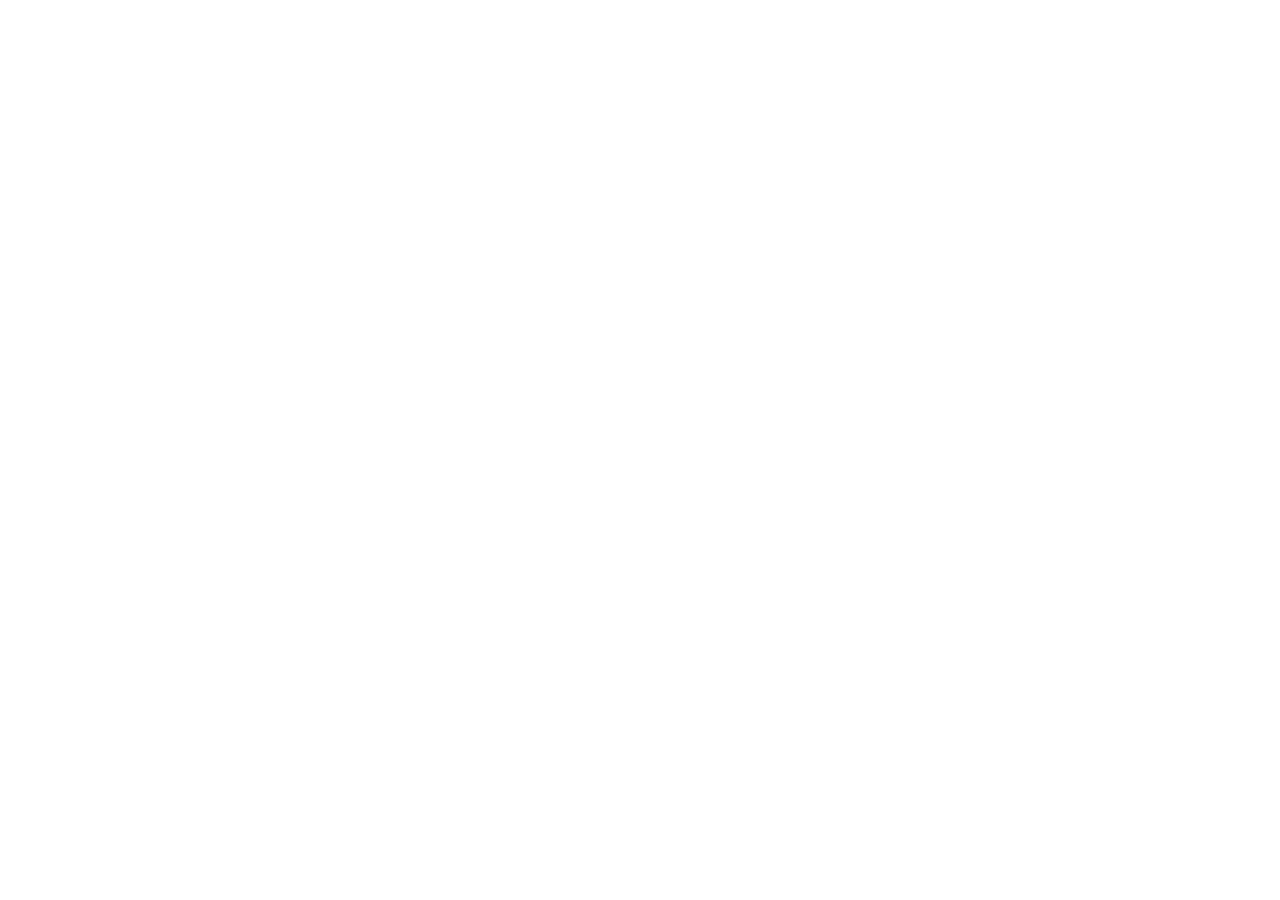
==== commit 61aafa6e: "Add files via upload" ====
--- a/index.html
+++ b/index.html
@@ -1,567 +1,12 @@
-<!DOCTYPE html>
-<html lang="en">
-<head>
-    <meta charset="UTF-8">
-    <meta name="viewport" content="width=device-width, initial-scale=1.0, maximum-scale=1.0, user-scalable=no">
-    <title>CoinCraft | Professional 3D Earning Platform</title>
-    <link rel="stylesheet" href="style.css">
-    <link rel="stylesheet" href="https://cdnjs.cloudflare.com/ajax/libs/font-awesome/6.4.0/css/all.min.css">
-    <link href="https://fonts.googleapis.com/css2?family=Montserrat:wght@300;400;500;600;700;800&family=Inter:wght@300;400;500;600&display=swap" rel="stylesheet">
-    
-    <!-- EmailJS for sending emails (Production) -->
-    <script type="text/javascript" src="https://cdn.jsdelivr.net/npm/@emailjs/browser@3/dist/email.min.js"></script>
-    <script type="text/javascript">
-        // Initialize EmailJS with your public key (Get from https://dashboard.emailjs.com)
-        // emailjs.init("YOUR_PUBLIC_KEY_HERE"); // Uncomment and add your key
-    </script>
-</head>
-<body>
-    <!-- Animated Gradient Background -->
-    <div class="gradient-bg">
-        <div class="gradient-layer gradient-1"></div>
-        <div class="gradient-layer gradient-2"></div>
-        <div class="gradient-layer gradient-3"></div>
-    </div>
-
-    <!-- Floating Particles -->
-    <div class="particles-container">
-        <div class="particle"></div>
-        <div class="particle"></div>
-        <div class="particle"></div>
-        <div class="particle"></div>
-        <div class="particle"></div>
-        <div class="particle"></div>
-    </div>
-
-    <!-- Authentication Container -->
-    <div class="auth-container active" id="authContainer">
-        <div class="auth-card-3d">
-            <div class="auth-header">
-                <div class="logo-3d">
-                    <i class="fas fa-gem logo-icon"></i>
-                    <h1>CoinCraft</h1>
-                </div>
-                <p class="tagline">Professional 3D Earning Platform</p>
-            </div>
-
-            <!-- Login Form -->
-            <form class="auth-form active" id="loginForm">
-                <div class="input-group-3d">
-                    <i class="fas fa-user input-icon"></i>
-                    <input type="text" id="loginUsername" placeholder="Username / User ID" required>
-                    <div class="input-border"></div>
-                </div>
-                
-                <div class="input-group-3d">
-                    <i class="fas fa-lock input-icon"></i>
-                    <input type="password" id="loginPassword" placeholder="Password" required>
-                    <div class="input-border"></div>
-                </div>
-
-                <button type="submit" class="btn-3d-primary">
-                    <span class="btn-text">Login</span>
-                    <span class="btn-glow"></span>
-                </button>
-
-                <div class="auth-error" id="loginError"></div>
-
-                <div class="auth-footer">
-                    <p>New to CoinCraft? <a href="#" id="showRegister">Create Account</a></p>
-                    <div class="divider">
-                        <span>or</span>
-                    </div>
-                    <button type="button" class="btn-3d-google">
-                        <i class="fab fa-google"></i>
-                        <span>Register with Google</span>
-                    </button>
-                </div>
-            </form>
-
-            <!-- Register Form -->
-            <form class="auth-form" id="registerForm">
-                <div class="input-group-3d">
-                    <i class="fas fa-user input-icon"></i>
-                    <input type="text" id="registerUsername" placeholder="Choose Username" required>
-                    <div class="input-border"></div>
-                </div>
-
-                <div class="input-group-3d">
-                    <i class="fas fa-envelope input-icon"></i>
-                    <input type="email" id="registerEmail" placeholder="Email Address" required>
-                    <div class="input-border"></div>
-                </div>
-
-                <div class="input-group-3d">
-                    <i class="fas fa-lock input-icon"></i>
-                    <input type="password" id="registerPassword" placeholder="Create Password" required>
-                    <div class="input-border"></div>
-                </div>
-
-                <div class="input-group-3d">
-                    <i class="fas fa-id-card input-icon"></i>
-                    <input type="text" id="userIdDisplay" placeholder="User ID will be generated" readonly>
-                    <div class="input-border"></div>
-                </div>
-
-                <button type="submit" class="btn-3d-primary">
-                    <span class="btn-text">Create Account</span>
-                    <span class="btn-glow"></span>
-                </button>
-
-                <div class="auth-error" id="registerError"></div>
-
-                <div class="auth-footer">
-                    <p>Already have an account? <a href="#" id="showLogin">Login</a></p>
-                </div>
-            </form>
-        </div>
-    </div>
-
-    <!-- Main App Container -->
-    <div class="app-container" id="appContainer">
-        <!-- Header -->
-        <header class="app-header">
-            <nav class="navbar-3d">
-                <div class="nav-brand">
-                    <i class="fas fa-gem"></i>
-                    <span>CoinCraft</span>
-                </div>
-
-                <div class="nav-menu">
-                    <a href="#home" class="nav-item active" data-page="home">
-                        <i class="fas fa-home"></i>
-                        <span>Home</span>
-                        <div class="nav-indicator"></div>
-                    </a>
-                    <a href="#about" class="nav-item" data-page="about">
-                        <i class="fas fa-user"></i>
-                        <span>About</span>
-                        <div class="nav-indicator"></div>
-                    </a>
-                    <a href="#coins" class="nav-item" data-page="coins">
-                        <i class="fas fa-coins"></i>
-                        <span>Coins</span>
-                        <div class="nav-indicator"></div>
-                    </a>
-                    <a href="#withdraw" class="nav-item" data-page="withdraw">
-                        <i class="fas fa-wallet"></i>
-                        <span>Withdraw</span>
-                        <div class="nav-indicator"></div>
-                    </a>
-                    <a href="#help" class="nav-item" data-page="help">
-                        <i class="fas fa-headset"></i>
-                        <span>Help</span>
-                        <div class="nav-indicator"></div>
-                    </a>
-                </div>
-
-                <div class="user-info">
-                    <div class="online-status">
-                        <div class="online-dot"></div>
-                        <span>Online</span>
-                    </div>
-                    <div class="user-id" id="currentUserId">ID: Loading...</div>
-                    <div class="user-limit">
-                        <i class="fas fa-users"></i>
-                        <span>Users: <span id="userCount">254</span>/500</span>
-                    </div>
-                </div>
-
-                <button class="mobile-menu-btn" id="mobileToggle">
-                    <i class="fas fa-bars"></i>
-                </button>
-            </nav>
-        </header>
-
-        <!-- Main Content -->
-        <main class="main-content">
-            <!-- Home Page -->
-            <section class="page active" id="homePage">
-                <div class="stats-grid">
-                    <div class="stat-card">
-                        <div class="stat-icon">
-                            <i class="fas fa-mouse-pointer"></i>
-                        </div>
-                        <div class="stat-content">
-                            <h3>Total Clicks</h3>
-                            <div class="stat-value" id="totalClicks">0</div>
-                            <div class="stat-progress">
-                                <div class="progress-bar" id="clickProgress"></div>
-                            </div>
-                        </div>
-                    </div>
-
-                    <div class="stat-card">
-                        <div class="stat-icon">
-                            <i class="fas fa-coins"></i>
-                        </div>
-                        <div class="stat-content">
-                            <h3>Coins Earned</h3>
-                            <div class="stat-value" id="totalCoins">0</div>
-                            <div class="stat-change">
-                                <i class="fas fa-arrow-up"></i>
-                                <span id="todayCoins">+0 today</span>
-                            </div>
-                        </div>
-                    </div>
-
-                    <div class="stat-card">
-                        <div class="stat-icon">
-                            <i class="fas fa-dollar-sign"></i>
-                        </div>
-                        <div class="stat-content">
-                            <h3>Earnings</h3>
-                            <div class="stat-value" id="totalEarnings">$0.00</div>
-                            <div class="stat-subtext">Next payout: $1.00</div>
-                        </div>
-                    </div>
-
-                    <div class="stat-card">
-                        <div class="stat-icon">
-                            <i class="fas fa-trophy"></i>
-                        </div>
-                        <div class="stat-content">
-                            <h3>Current Goal</h3>
-                            <div class="stat-value" id="currentGoal">$1</div>
-                            <div class="stat-subtext" id="goalProgress">0/100,000 clicks</div>
-                        </div>
-                    </div>
-                </div>
-
-                <!-- 3D Coin Section -->
-                <div class="coin-section">
-                    <div class="coin-container">
-                        <div class="coin-3d" id="coin3D">
-                            <div class="coin-front">
-                                <i class="fas fa-coins"></i>
-                                <div class="coin-text">+1</div>
-                            </div>
-                            <div class="coin-back">
-                                <i class="fas fa-gem"></i>
-                                <div class="coin-text">COIN</div>
-                            </div>
-                            <div class="coin-shadow"></div>
-                        </div>
-                        
-                        <div class="coin-stats">
-                            <div class="speed-meter">
-                                <span>Speed:</span>
-                                <div class="speed-bar">
-                                    <div class="speed-fill" id="speedFill"></div>
-                                </div>
-                                <span id="clicksPerSecond">0 CPS</span>
-                            </div>
-                            <div class="click-warning" id="clickWarning"></div>
-                        </div>
-                    </div>
-                </div>
-
-                <div class="earning-tips">
-                    <h3><i class="fas fa-lightbulb"></i> Quick Tips</h3>
-                    <div class="tips-grid">
-                        <div class="tip-card">
-                            <i class="fas fa-bolt"></i>
-                            <p>Click speed limit: 10 clicks/second</p>
-                        </div>
-                        <div class="tip-card">
-                            <i class="fas fa-chart-line"></i>
-                            <p>100,000 clicks = $1 milestone</p>
-                        </div>
-                        <div class="tip-card">
-                            <i class="fas fa-unlock"></i>
-                            <p>Complete milestones to unlock withdrawal</p>
-                        </div>
-                    </div>
-                </div>
-            </section>
-
-            <!-- About Page -->
-            <section class="page" id="aboutPage">
-                <div class="about-container">
-                    <div class="profile-section">
-                        <div class="profile-frame-3d">
-                            <img src="https://images.unsplash.com/photo-1560250097-0b93528c311a?ixlib=rb-4.0.3&auto=format&fit=crop&w=774&q=80" 
-                                 alt="Mr. Riaz - Professional Developer">
-                            <div class="frame-border"></div>
-                            <div class="frame-glow"></div>
-                        </div>
-                        <div class="profile-badge">
-                            <i class="fas fa-check-circle"></i>
-                            Verified Developer
-                        </div>
-                    </div>
-
-                    <div class="about-content">
-                        <h2 class="section-title">About Developer</h2>
-                        
-                        <div class="developer-info">
-                            <h3>Mr. Riaz</h3>
-                            <div class="developer-title">
-                                <i class="fas fa-code"></i>
-                                Professional Python, HTML, CSS Coder
-                            </div>
-                            <div class="developer-desc">
-                                <p>"I am a professional developer and owner of this platform. If anyone wants to build or create any project, contact me."</p>
-                            </div>
-                        </div>
-
-                        <div class="contact-section">
-                            <h4>Contact Information</h4>
-                            <div class="contact-grid">
-                                <a href="https://wa.me/923334912454" target="_blank" class="contact-card">
-                                    <div class="contact-icon whatsapp">
-                                        <i class="fab fa-whatsapp"></i>
-                                    </div>
-                                    <div class="contact-info">
-                                        <span>WhatsApp</span>
-                                        <small>+92 333 4912454</small>
-                                    </div>
-                                    <i class="fas fa-external-link-alt link-arrow"></i>
-                                </a>
-
-                                <a href="mailto:xstylishriaz72@gmail.com" class="contact-card">
-                                    <div class="contact-icon email">
-                                        <i class="fas fa-envelope"></i>
-                                    </div>
-                                    <div class="contact-info">
-                                        <span>Email</span>
-                                        <small>xstylishriaz72@gmail.com</small>
-                                    </div>
-                                    <i class="fas fa-external-link-alt link-arrow"></i>
-                                </a>
-
-                                <a href="https://www.facebook.com/share/1F3HGgYFpN/" target="_blank" class="contact-card">
-                                    <div class="contact-icon facebook">
-                                        <i class="fab fa-facebook-f"></i>
-                                    </div>
-                                    <div class="contact-info">
-                                        <span>Facebook</span>
-                                        <small>Mr. Riaz</small>
-                                    </div>
-                                    <i class="fas fa-external-link-alt link-arrow"></i>
-                                </a>
-                            </div>
-                        </div>
-                    </div>
-                </div>
-            </section>
-
-            <!-- Coins Page -->
-            <section class="page" id="coinsPage">
-                <div class="coins-container">
-                    <h2 class="section-title">Earning Milestones</h2>
-                    <p class="section-subtitle">Complete milestones to unlock withdrawals</p>
-
-                    <div class="milestones-grid" id="milestonesGrid">
-                        <!-- Milestones will be generated dynamically -->
-                    </div>
-
-                    <div class="earning-guide">
-                        <h3>How It Works</h3>
-                        <div class="guide-steps">
-                            <div class="step-card">
-                                <div class="step-number">1</div>
-                                <div class="step-content">
-                                    <h4>Click to Earn</h4>
-                                    <p>Each click = 1 coin. Earn consistently to reach milestones.</p>
-                                </div>
-                            </div>
-                            <div class="step-card">
-                                <div class="step-number">2</div>
-                                <div class="step-content">
-                                    <h4>Speed Limit</h4>
-                                    <p>Maximum 10 clicks per second. Auto-click protection enabled.</p>
-                                </div>
-                            </div>
-                            <div class="step-card">
-                                <div class="step-number">3</div>
-                                <div class="step-content">
-                                    <h4>Milestone Rewards</h4>
-                                    <p>100,000 clicks = $1. Complete milestones to withdraw.</p>
-                                </div>
-                            </div>
-                        </div>
-                    </div>
-                </div>
-            </section>
-
-            <!-- Withdraw Page -->
-            <section class="page" id="withdrawPage">
-                <div class="withdraw-container">
-                    <div class="withdraw-header">
-                        <h2 class="section-title">Withdraw Earnings</h2>
-                        <div class="withdraw-status" id="withdrawStatus">
-                            <i class="fas fa-lock"></i>
-                            <span>Complete a milestone to withdraw</span>
-                        </div>
-                    </div>
-
-                    <div class="withdraw-content">
-                        <div class="payment-methods">
-                            <h3>Select Payment Method</h3>
-                            <div class="methods-grid">
-                                <div class="method-card" data-method="easypaisa">
-                                    <div class="method-icon">
-                                        <i class="fas fa-mobile-alt"></i>
-                                    </div>
-                                    <h4>Easypaisa</h4>
-                                    <p>Instant withdrawal to mobile account</p>
-                                    <div class="method-badge">Popular</div>
-                                </div>
-
-                                <div class="method-card" data-method="jazzcash">
-                                    <div class="method-icon">
-                                        <i class="fas fa-wallet"></i>
-                                    </div>
-                                    <h4>JazzCash</h4>
-                                    <p>Fast transfer to JazzCash wallet</p>
-                                </div>
-
-                                <div class="method-card" data-method="binance">
-                                    <div class="method-icon">
-                                        <i class="fab fa-bitcoin"></i>
-                                    </div>
-                                    <h4>Binance</h4>
-                                    <p>Crypto withdrawal to Binance</p>
-                                </div>
-                            </div>
-                        </div>
-
-                        <div class="withdraw-form">
-                            <h3>Withdrawal Details</h3>
-                            
-                            <div class="form-group">
-                                <label>Selected Method</label>
-                                <div class="selected-method" id="selectedMethod">
-                                    <i class="fas fa-question-circle"></i>
-                                    <span>Select a payment method</span>
-                                </div>
-                            </div>
-
-                            <div class="form-group">
-                                <label for="accountNumber">Account Number</label>
-                                <input type="text" id="accountNumber" placeholder="Enter your account number" disabled>
-                                <div class="input-hint" id="accountHint"></div>
-                            </div>
-
-                            <div class="form-group">
-                                <label for="userEmail">Email Address</label>
-                                <input type="email" id="userEmail" placeholder="Enter email for confirmation" disabled>
-                                <div class="input-hint" id="emailHint"></div>
-                            </div>
-
-                            <div class="form-group">
-                                <label>Withdrawal Amount</label>
-                                <div class="amount-display" id="withdrawAmount">$0.00</div>
-                            </div>
-
-                            <button type="button" class="btn-3d-primary" id="submitWithdraw" disabled>
-                                <span class="btn-text">Withdraw Now</span>
-                                <span class="btn-glow"></span>
-                            </button>
-
-                            <div class="form-note">
-                                <i class="fas fa-info-circle"></i>
-                                Payment will be processed within 24 hours. Email will be sent to xstylishriaz72@gmail.com
-                            </div>
-                        </div>
-                    </div>
-                </div>
-            </section>
-
-            <!-- Help Page -->
-            <section class="page" id="helpPage">
-                <div class="help-container">
-                    <h2 class="section-title">Help & Support</h2>
-                    
-                    <div class="support-grid">
-                        <div class="support-card">
-                            <div class="support-icon">
-                                <i class="fas fa-envelope"></i>
-                            </div>
-                            <h3>Email Support</h3>
-                            <p>For account issues and technical support</p>
-                            <div class="support-contact">
-                                <strong>Email:</strong>
-                                <a href="mailto:xstylishriaz72@gmail.com">xstylishriaz72@gmail.com</a>
-                            </div>
-                            <button class="btn-3d-outline" onclick="location.href='mailto:xstylishriaz72@gmail.com'">
-                                <span class="btn-text">Send Email</span>
-                            </button>
-                        </div>
-
-                        <div class="support-card">
-                            <div class="support-icon">
-                                <i class="fab fa-whatsapp"></i>
-                            </div>
-                            <h3>WhatsApp Support</h3>
-                            <p>Instant help and quick queries</p>
-                            <div class="support-contact">
-                                <strong>Phone:</strong>
-                                <span>+92 333 4912454</span>
-                            </div>
-                            <button class="btn-3d-outline" onclick="window.open('https://wa.me/923334912454', '_blank')">
-                                <span class="btn-text">Chat Now</span>
-                            </button>
-                        </div>
-
-                        <div class="support-card">
-                            <div class="support-icon">
-                                <i class="fab fa-facebook"></i>
-                            </div>
-                            <h3>Facebook Support</h3>
-                            <p>Connect with us on Facebook</p>
-                            <div class="support-contact">
-                                <strong>Page:</strong>
-                                <span>Mr. Riaz</span>
-                            </div>
-                            <button class="btn-3d-outline" onclick="window.open('https://www.facebook.com/share/1F3HGgYFpN/', '_blank')">
-                                <span class="btn-text">Visit Page</span>
-                            </button>
-                        </div>
-                    </div>
-
-                    <div class="faq-section">
-                        <h3>Frequently Asked Questions</h3>
-                        <div class="faq-list">
-                            <div class="faq-item">
-                                <div class="faq-question">
-                                    How do I earn money?
-                                    <i class="fas fa-chevron-down"></i>
-                                </div>
-                                <div class="faq-answer">
-                                    Click the 3D coin to earn 1 coin per click. Every 100,000 clicks equals $1. Complete milestones to withdraw.
-                                </div>
-                            </div>
-                            <div class="faq-item">
-                                <div class="faq-question">
-                                    Why is there a click speed limit?
-                                    <i class="fas fa-chevron-down"></i>
-                                </div>
-                                <div class="faq-answer">
-                                    We limit to 10 clicks per second to prevent auto-clickers and ensure fair earning for all users.
-                                </div>
-                            </div>
-                            <div class="faq-item">
-                                <div class="faq-question">
-                                    How long do withdrawals take?
-                                    <i class="fas fa-chevron-down"></i>
-                                </div>
-                                <div class="faq-answer">
-                                    Withdrawals are processed within 24 hours. You'll receive a confirmation email with payment screenshot from xstylishriaz72@gmail.com.
-                                </div>
-                            </div>
-                        </div>
-                    </div>
-                </div>
-            </section>
-        </main>
-
-        <!-- Notification Container -->
-        <div class="notifications" id="notificationContainer"></div>
-    </div>
-
-    <!-- Scripts -->
-    <script src="script.js"></script>
-</body>
-</html>+<!doctype html>
+<html lang="en">
+  <head>
+    <meta charset="UTF-8" />
+    <meta name="viewport" content="width=device-width, initial-scale=1.0" />
+    <title>Jolly Quran - Online Work Platform</title>
+  </head>
+  <body>
+    <div id="root"></div>
+    <script type="module" src="/src/main.tsx"></script>
+  </body>
+</html>
